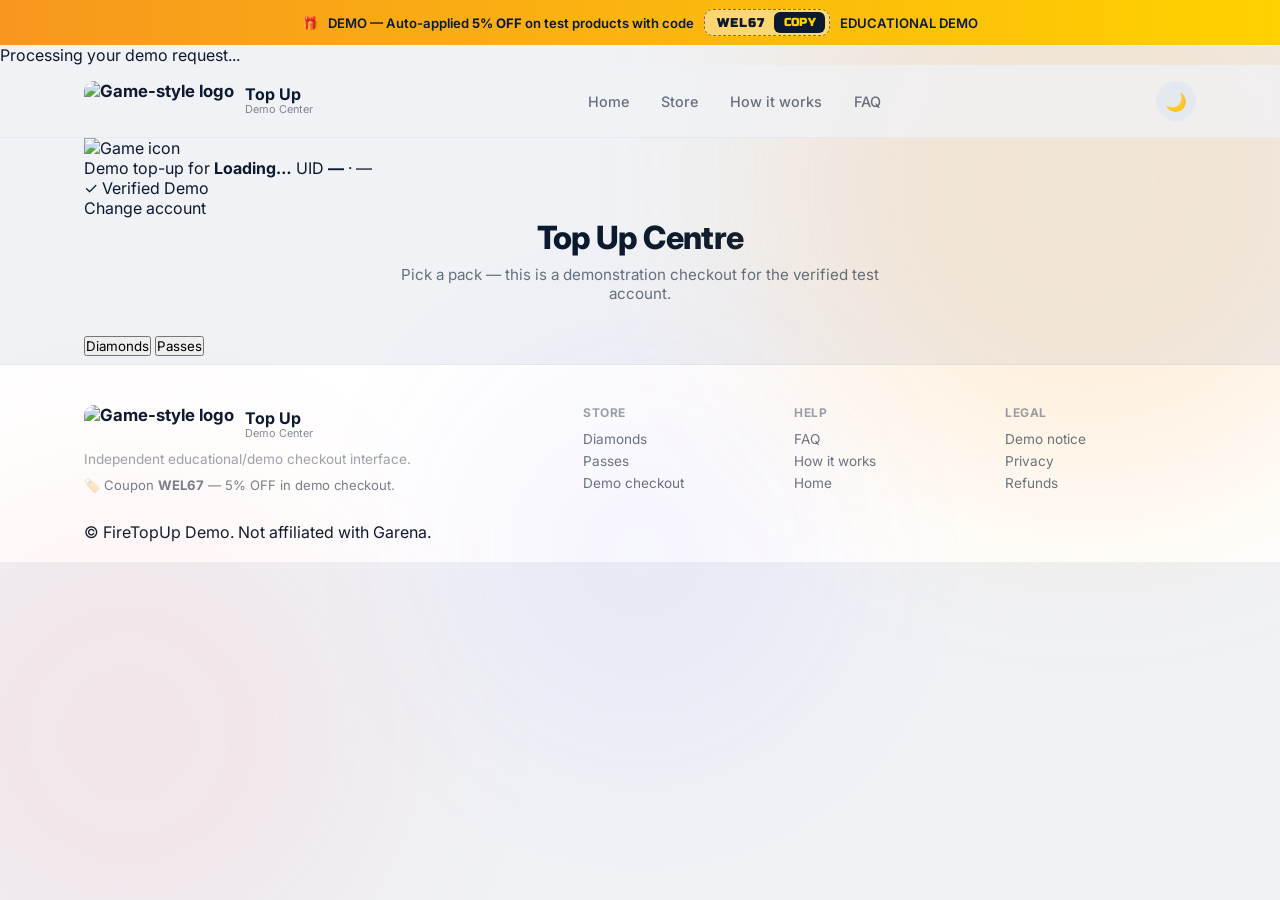
==== store.html @ b9440901 "Create store.html" ====
<!DOCTYPE html>
<html lang="en">
<head>
  <meta charset="UTF-8">
  <meta name="viewport" content="width=device-width, initial-scale=1.0">
  <meta name="description" content="Free Fire-style top-up store demo.">
  <title>Store — Top Up Demo Center</title>
  <link rel="icon" href="https://freefiretopupindia.site/gen/garena.png">
  <link rel="preconnect" href="https://fonts.googleapis.com">
  <link rel="preconnect" href="https://fonts.gstatic.com" crossorigin>
  <link href="https://fonts.googleapis.com/css2?family=Inter:wght@400;500;600;700;800;900&family=Russo+One&display=swap" rel="stylesheet">
  <link rel="stylesheet" href="./style.css">
  <script>try{if(localStorage.getItem('ff_theme')==='dark')document.documentElement.classList.add('dark')}catch(e){}</script>
</head>
<body>
  <div class="announce" role="region" aria-label="Demo notice">
    <span>🎁</span>
    <span>DEMO — Auto-applied <strong>5% OFF</strong> on test products with code</span>
    <span class="coupon-code">WEL67 <button type="button" data-coupon-copy>COPY</button></span>
    <span class="demo-badge">EDUCATIONAL DEMO</span>
  </div>

  <div class="bg-orbs" aria-hidden="true"><span class="orb orb-1"></span><span class="orb orb-2"></span><span class="orb orb-3"></span></div>

  <div class="processing" id="processingOverlay"><div class="loader"></div><span>Processing your demo request...</span></div>

  <header class="site-header">
    <div class="container header-inner">
      <a href="./index.html" class="brand">
        <img src="https://freefiretopupindia.site/gen/garena.png" alt="Game-style logo" class="brand-logo">
        <span class="brand-text"><strong>Top Up</strong><small>Demo Center</small></span>
      </a>
      <nav class="main-nav" id="mainNav">
        <a href="./index.html">Home</a>
        <a href="./store.html" class="active">Store</a>
        <a href="./index.html#how">How it works</a>
        <a href="./index.html#faq">FAQ</a>
      </nav>
      <button class="theme-toggle" id="themeToggle" aria-label="Toggle theme">🌙</button>
      <button class="nav-toggle" id="navToggle" aria-label="Toggle menu"><span></span><span></span><span></span></button>
    </div>
  </header>

  <section class="store-hero">
    <div class="container">
      <div class="verified-bar">
        <div class="vb-left">
          <div class="vb-avatar"><img src="https://freefiretopupindia.site/gen/g/icon.png" alt="Game icon"></div>
          <div class="vb-info">
            <span class="vb-label">Demo top-up for</span>
            <strong id="vNick"><span class="loading">Loading…</span></strong>
            <span class="vb-meta">UID <b id="vUid">—</b> · <span id="vLevel">—</span></span>
          </div>
          <span class="vb-badge">✓ Verified Demo</span>
        </div>
        <a href="./index.html" id="changeAccount" class="vb-change">Change account</a>
      </div>
    </div>
  </section>

  <section class="section" id="products">
    <div class="container">
      <div class="section-head">
        <h2>Top Up <span class="gradient-text">Centre</span></h2>
        <p>Pick a pack — this is a demonstration checkout for the verified test account.</p>
      </div>

      <div class="tabs" id="tabs">
        <button class="tab active" data-cat="diamonds"><img class="tab-ic" src="https://freefiretopupindia.site/gen/uploads/categories/categories_20260618131908_8da0ba.png" alt=""> Diamonds</button>
        <button class="tab" data-cat="passes"><img class="tab-ic" src="https://freefiretopupindia.site/gen/uploads/categories/categories_20260618132038_c0a216.png" alt=""> Passes</button>
      </div>

      <div class="product-grid" id="productGrid"></div>
    </div>
  </section>

  <footer class="footer">
    <div class="container footer-inner">
      <div>
        <a href="./index.html" class="brand">
          <img src="https://freefiretopupindia.site/gen/garena.png" alt="Game-style logo" class="brand-logo">
          <span class="brand-text"><strong>Top Up</strong><small>Demo Center</small></span>
        </a>
        <p style="opacity:.4;font-size:.85rem;margin-top:6px">Independent educational/demo checkout interface.</p>
        <p style="opacity:.55;font-size:.82rem;margin-top:10px">🏷️ Coupon <b>WEL67</b> — 5% OFF in demo checkout.</p>
      </div>
      <div class="footer-cols">
        <div><h4>Store</h4><a href="#products">Diamonds</a><a href="#products">Passes</a><a href="#products">Demo checkout</a></div>
        <div><h4>Help</h4><a href="./index.html#faq">FAQ</a><a href="./index.html#how">How it works</a><a href="./index.html">Home</a></div>
        <div><h4>Legal</h4><a href="./index.html#faq">Demo notice</a><a href="./index.html#faq">Privacy</a><a href="./index.html#faq">Refunds</a></div>
      </div>
    </div>
    <div class="container footer-bottom">© <span id="year"></span> FireTopUp Demo. Not affiliated with Garena.</div>
  </footer>

  <div class="modal-overlay" id="payModal">
    <div class="modal" role="dialog" aria-modal="true">
      <button class="modal-close" id="modalClose" aria-label="Close">✕</button>

      <div id="stepConfirm">
        <h3 class="modal-title">Confirm Order</h3>
        <p class="modal-sub">Review your demo order before proceeding to the QR step.</p>

        <div class="modal-summary">
          <div class="row"><span>Account</span><strong id="cNick">—</strong></div>
          <div class="row"><span>UID</span><strong id="cUid">—</strong></div>
          <div class="row"><span>Item</span><strong class="item-display" id="cItem"></strong></div>
          <div class="row">
            <span>Quantity</span>
            <div class="qty-control" id="modalQtyControl">
              <button class="qty-btn" data-action="dec" aria-label="Decrease quantity">−</button>
              <span class="qty-val" id="cQty">1</span>
              <button class="qty-btn" data-action="inc" aria-label="Increase quantity">+</button>
            </div>
          </div>
          <div class="row"><span>Unit price</span><strong id="cUnit">—</strong></div>
          <div class="row"><span>Subtotal</span><strong id="cSubtotal">—</strong></div>
          <div class="row discount-row"><span>🏷️ <span id="cCouponLabel">WEL67</span> (<span id="cDiscountPct">5</span>% OFF)</span><strong id="cDiscount">−₹0</strong></div>
          <div class="row total-row"><span>Total</span><strong id="cTotal">—</strong></div>
        </div>

        <button class="btn btn-primary" id="confirmBtn">✔ Proceed to QR</button>
        <button class="btn-text" id="cancelConfirmBtn">Cancel</button>
      </div>

      <div id="stepPayment" style="display:none">
        <h3 class="modal-title">Scan &amp; Pay</h3>
        <p class="modal-sub">Use the QR below for your own demo/test payment flow.</p>

        <div style="text-align:center"><span class="qr-timer" id="qrTimer">⏱️ QR valid for 10:00</span></div>

        <div class="qr-box"><img id="qrImg" src="./upi-qr.png.jpeg" alt="UPI QR" width="220" height="220"></div>
        <div class="pay-amount" id="payAmount">₹0</div>
        <div class="pay-amount-note" id="payAmountNote">after 5% coupon discount</div>

        <div class="coupon-applied">
          <span>🏷️ <span id="payCouponLabel">WEL67</span> applied</span>
          <span class="ca-saved" id="paySaved">Saved ₹0</span>
        </div>

        <div class="demo-notice" id="demoPaymentNotice">
          DEMO PAYMENT: This page does not verify or confirm a real payment automatically.
        </div>

        <div class="modal-summary">
          <div class="row"><span>Account</span><strong id="pNick">—</strong></div>
          <div class="row"><span>UID</span><strong id="pUid">—</strong></div>
          <div class="row"><span>Item</span><strong class="item-display" id="pItem"></strong></div>
          <div class="row"><span>Quantity</span><strong id="pQty">1</strong></div>
          <div class="row"><span>Order</span><strong id="pOrder">—</strong></div>
        </div>

        <button class="btn btn-primary" id="paidBtn">✓ I have paid</button>
        <button class="btn btn-ghost" id="downloadQrBtn">⬇ Download QR</button>
        <button class="btn-text" id="cancelPayBtn">Cancel</button>
      </div>

      <div id="stepUtr" style="display:none">
        <h3 class="modal-title">Enter UTR Number</h3>
        <p class="modal-sub">Enter a test/demo UTR from your payment app.</p>
        <div class="notice show" id="utrNotice">Demo only: the UTR will be stored locally in this browser and will not be verified.</div>
        <div class="utr-section show">
          <label for="utrInput">UTR Number</label>
          <div class="utr-group">
            <input type="text" id="utrInput" placeholder="e.g. 123456789012" maxlength="20" autocomplete="off">
            <button id="submitUtrBtn">Submit</button>
          </div>
        </div>
        <button class="btn-text" id="backToPayBtn">← Back</button>
      </div>

      <div id="stepResult" style="display:none">
        <div class="result">
          <div class="icon" id="resultIcon">🧪</div>
          <div class="msg" id="resultMsg">Demo Submission Saved</div>
          <div class="sub" id="resultSub">This demo does not verify payment or deliver items automatically.</div>
        </div>
        <button class="btn btn-primary" id="resultOkBtn">OK</button>
      </div>
    </div>
  </div>

  <div class="toast hidden" id="toast" role="status" aria-live="polite"></div>

  <div class="sale-popup" hidden>
    <div class="sp-icon"><img src="https://freefiretopupindia.site/gen/uploads/products/products_20260618130432_e4e517.png" alt=""></div>
    <div class="sp-body">
      <strong>Demo User <span class="sp-state">from Bihar</span></strong>
      <span>demo-purchased <b>310 Diamonds</b></span>
      <small><span class="dot"></span>7 min ago · Demo ✓</small>
    </div>
  </div>

  <script src="./store.js" defer></script>
</body>
</html>
---- style.css ----
*,*::before,*::after{box-sizing:border-box;margin:0;padding:0}                                                                                                                                                                                                                                                                                                                                                                                                            
:root{                                                                                                                                                                                                                                                                                                                                                                                                                                                                        
--primary:#f7971e;--primary-dark:#d97d0d;--primary-light:#fbbf5e;--brand-2:#ffd200;                                                                                                                                                                                                                                                                                                                                                                                         
--bg:#f0f2f6;--card-bg:#fff;--text:#0b1a2f;--text-secondary:#4a5a6f;--border:#e4e8ef;                                                                                                                                                                                                                                                                                                                                                                                       
--shadow:0 8px 40px rgba(0,0,0,.06);--shadow-hover:0 16px 56px rgba(0,0,0,.10);                                                                                                                                                                                                                                                                                                                                                                                             
--radius:20px;--radius-sm:12px;--transition:.3s cubic-bezier(.4,0,.2,1);                                                                                                                                                                                                                                                                                                                                                                                                    
--font:'Inter',-apple-system,BlinkMacSystemFont,sans-serif;                                                                                                                                                                                                                                                                                                                                                                                                                 
--success:#1b7a3d;--success-bg:#e8f5e9;                                                                                                                                                                                                                                                                                                                                                                                                                                     
}                                                                                                                                                                                                                                                                                                                                                                                                                                                                             
html.dark{--bg:#0d1624;--card-bg:#172232;--text:#eef2f7;--text-secondary:#8896a8;--border:#2a3a4e;--shadow:0 8px 40px rgba(0,0,0,.4);--shadow-hover:0 16px 56px rgba(0,0,0,.5);--success-bg:#1e3a2a;--success:#81c784}                                                                                                                                                                                                                                                        
html{scroll-behavior:smooth;-webkit-font-smoothing:antialiased;background:var(--bg);color:var(--text)}                                                                                                                                                                                                                                                                                                                                                                    
body{font-family:var(--font);background:var(--bg);color:var(--text);transition:background var(--transition),color var(--transition);min-height:100vh;overflow-x:hidden}                                                                                                                                                                                                                                                                                                  
.container{max-width:1160px;margin:0 auto;padding:0 24px}                                                                                                                                                                                                                                                                                                                                                                                                                     
a{text-decoration:none;color:inherit}                                                                                                                                                                                                                                                                                                                                                                                                                                       
img{max-width:100%;display:block}                                                                                                                                                                                                                                                                                                                                                                                                                                            
button{font-family:inherit;cursor:pointer}                                                                                                                                                                                                                                                                                                                                                                                                                                  
.grad{background:linear-gradient(135deg,var(--primary),#ffd200);-webkit-background-clip:text;-webkit-text-fill-color:transparent;background-clip:text}                                                                                                                                                                                                                                                                                                                    
.muted{opacity:.5}                                                                                                                                                                                                                                                                                                                                                                                                                                                            
.center{text-align:center}                                                                                                                                                                                                                                                                                                                                                                                                                                                   

/* ANNOUNCE */                                                                                                                                                                                                                                                                                                                                                                                                                                                              
.announce{position:relative;z-index:60;display:flex;align-items:center;justify-content:center;gap:10px;flex-wrap:wrap;padding:9px 18px;font-size:.82rem;font-weight:600;color:#0b1a2f;text-align:center;background:linear-gradient(90deg,#f7971e,#ffd200,#f7971e);background-size:200% 100%;animation:shimmerBar 8s linear infinite}                                                                                                                                  
@keyframes shimmerBar{to{background-position:200% 0}}                                                                                                                                                                                                                                                                                                                                                                                                                         
.coupon-code{display:inline-flex;align-items:center;gap:8px;padding:2px 4px 2px 12px;border-radius:9px;border:1.6px dashed rgba(11,26,47,.55);background:rgba(255,255,255,.42);font-family:'Russo One',sans-serif;font-size:.78rem;letter-spacing:1.4px}                                                                                                                                                                                                                   
.coupon-code button{border:none;border-radius:6px;background:#0b1a2f;color:#ffd200;font-size:.66rem;font-weight:800;letter-spacing:.4px;padding:4px 10px;transition:transform .2s ease,background .2s ease}                                                                                                                                                                                                                                                                 
.coupon-code button:hover{transform:translateY(-1px);background:#16283f}                                                                                                                                                                                                                                                                                                                                                                                                    
.coupon-code button.copied{background:var(--success);color:#fff}                                                                                                                                                                                                                                                                                                                                                                                                             

/* ORBS */                                                                                                                                                                                                                                                                                                                                                                                                                                                                  
.bg-orbs{position:fixed;inset:0;z-index:0;pointer-events:none;overflow:hidden}                                                                                                                                                                                                                                                                                                                                                                                             
.orb{position:absolute;border-radius:50%;filter:blur(100px);opacity:.15;animation:orbFloat 20s ease-in-out infinite alternate}                                                                                                                                                                                                                                                                                                                                             
.orb-1{width:50vw;height:50vw;top:-15%;right:-10%;background:var(--primary)}                                                                                                                                                                                                                                                                                                                                                                                                 
.orb-2{width:40vw;height:40vw;bottom:-10%;left:-10%;background:#ff6b6b;opacity:.08;animation-delay:-7s}                                                                                                                                                                                                                                                                                                                                                                       
.orb-3{width:30vw;height:30vw;top:40%;left:50%;transform:translateX(-50%);background:#6c5ce7;opacity:.06;animation-delay:-14s}                                                                                                                                                                                                                                                                                                                                               
@keyframes orbFloat{0%{transform:translate(0,0) scale(1)}100%{transform:translate(4%,4%) scale(1.1)}}                                                                                                                                                                                                                                                                                                                                                                       

/* HEADER */                                                                                                                                                                                                                                                                                                                                                                                                                                                                
.site-header{position:sticky;top:0;z-index:50;background:rgba(240,242,246,.75);backdrop-filter:blur(16px);-webkit-backdrop-filter:blur(16px);border-bottom:1px solid var(--border);transition:background var(--transition),border-color var(--transition)}                                                                                                                                                                                                               
html.dark .site-header{background:rgba(13,22,36,.75)}                                                                                                                                                                                                                                                                                                                                                                                                                        
.header-inner{display:flex;align-items:center;justify-content:space-between;height:72px;gap:12px}                                                                                                                                                                                                                                                                                                                                                                          
.brand{display:flex;align-items:center;gap:11px;font-weight:700;font-size:1.05rem;white-space:nowrap}                                                                                                                                                                                                                                                                                                                                                                      
.brand-logo{height:40px;width:auto;border-radius:10px}                                                                                                                                                                                                                                                                                                                                                                                                                       
.brand-text{display:flex;flex-direction:column;line-height:1.1}                                                                                                                                                                                                                                                                                                                                                                                                             
.brand-text strong{font-weight:700;font-size:1rem}                                                                                                                                                                                                                                                                                                                                                                                                                            
.brand-text small{font-weight:400;font-size:.68rem;opacity:.5}                                                                                                                                                                                                                                                                                                                                                                                                                
.main-nav{display:flex;align-items:center;gap:32px;font-size:.9rem;font-weight:500}                                                                                                                                                                                                                                                                                                                                                                                         
.main-nav a{opacity:.6;transition:opacity var(--transition);position:relative}                                                                                                                                                                                                                                                                                                                                                                                              
.main-nav a:hover{opacity:1}                                                                                                                                                                                                                                                                                                                                                                                                                                                 
.main-nav a::after{content:'';position:absolute;bottom:-4px;left:0;width:0;height:2px;background:var(--primary);transition:width var(--transition)}                                                                                                                                                                                                                                                                                                                        
.main-nav a:hover::after{width:100%}                                                                                                                                                                                                                                                                                                                                                                                                                                         
.theme-toggle{background:var(--border);border:none;width:40px;height:40px;border-radius:50%;display:flex;align-items:center;justify-content:center;transition:background var(--transition);color:var(--text);flex-shrink:0;font-size:1.1rem}                                                                                                                                                                                                                           
.theme-toggle:hover{background:var(--primary);color:#fff}                                                                                                                                                                                                                                                                                                                                                                                                                   
body.modal-open .theme-toggle{display:none !important}                                                                                                                                                                                                                                                                                                                                                                                                                       
.nav-toggle{display:none;flex-direction:column;gap:5px;background:none;border:none;padding:6px;color:var(--text)}                                                                                                                                                                                                                                                                                                                                                        
.nav-toggle span{width:24px;height:2.5px;background:currentColor;border-radius:4px;transition:var(--transition)}                                                                                                                                                                                                                                                                                                                                                            
@media(max-width:720px){                                                                                                                                                                                                                                                                                                                                                                                                                                                      
.main-nav{display:none;position:absolute;top:72px;left:0;right:0;flex-direction:column;background:var(--card-bg);padding:24px;gap:16px;border-bottom:1px solid var(--border);box-shadow:var(--shadow)}                                                                                                                                                                                                                                                                 
.main-nav.open{display:flex}                                                                                                                                                                                                                                                                                                                                                                                                                                               
.nav-toggle{display:flex}                                                                                                                                                                                                                                                                                                                                                                                                                                                  
.brand{font-size:.98rem}.brand-logo{height:34px}                                                                                                                                                                                                                                                                                                                                                                                                                            
}                                                                                                                                                                                                                                                                                                                                                                                                                                                                             

/* CAROUSEL */                                                                                                                                                                                                                                                                                                                                                                                                                                                              
.carousel{position:relative;margin:24px auto 0;max-width:1160px;border-radius:var(--radius);overflow:hidden;background:var(--card-bg);box-shadow:var(--shadow);border:1px solid var(--border)}                                                                                                                                                                                                                                                                           
.carousel-viewport{overflow:hidden;border-radius:var(--radius)}                                                                                                                                                                                                                                                                                                                                                                                                             
.carousel-track{display:flex;transition:transform .6s cubic-bezier(.25,.46,.45,.94);will-change:transform}                                                                                                                                                                                                                                                                                                                                                                 
.slide{flex:0 0 100%;aspect-ratio:1920/725;background:var(--border)}                                                                                                                                                                                                                                                                                                                                                                                                         
.slide img{width:100%;height:100%;object-fit:cover}                                                                                                                                                                                                                                                                                                                                                                                                                          
.carousel-btn{position:absolute;top:50%;transform:translateY(-50%);background:rgba(255,255,255,.85);backdrop-filter:blur(4px);border:none;width:40px;height:40px;border-radius:50%;font-size:1.6rem;cursor:pointer;box-shadow:0 4px 12px rgba(0,0,0,.12);transition:var(--transition);z-index:5;display:flex;align-items:center;justify-content:center;color:var(--text);font-weight:300}                                                                          
.carousel-btn:hover{background:#fff;transform:translateY(-50%) scale(1.05)}                                                                                                                                                                                                                                                                                                                                                                                                 
html.dark .carousel-btn{background:rgba(23,34,50,.85);color:#fff}                                                                                                                                                                                                                                                                                                                                                                                                            
.carousel-btn.prev{left:12px}                                                                                                                                                                                                                                                                                                                                                                                                                                                 
.carousel-btn.next{right:12px}                                                                                                                                                                                                                                                                                                                                                                                                                                                
.carousel-dots{position:absolute;bottom:14px;left:50%;transform:translateX(-50%);display:flex;gap:8px;z-index:5}                                                                                                                                                                                                                                                                                                                                                           
.carousel-dots button{width:10px;height:10px;border-radius:50%;border:none;background:rgba(255,255,255,.5);cursor:pointer;transition:var(--transition);padding:0}                                                                                                                                                                                                                                                                                                         
.carousel-dots button.active{background:var(--primary);width:26px;border-radius:8px}                                                                                                                                                                                                                                                                                                                                                                                         
@media(max-width:1200px){.carousel{margin:24px 24px 0}}                                                                                                                                                                                                                                                                                                                                                                                                                       
@media(max-width:600px){.carousel-btn{width:32px;height:32px;font-size:1.2rem}.carousel-btn.prev{left:6px}.carousel-btn.next{right:6px}}                                                                                                                                                                                                                                                                                                                                      

/* GAME BANNER */                                                                                                                                                                                                                                                                                                                                                                                                                                                           
.game-banner{margin:24px 0 16px}                                                                                                                                                                                                                                                                                                                                                                                                                                              
.game-card{display:flex;align-items:center;gap:18px;background:var(--card-bg);padding:16px 24px;border-radius:var(--radius-sm);box-shadow:var(--shadow);border:1px solid var(--border)}                                                                                                                                                                                                                                                                                  
.game-icon{width:54px;height:54px;border-radius:14px;object-fit:cover}                                                                                                                                                                                                                                                                                                                                                                                                       
.game-info{flex:1;display:flex;align-items:center;justify-content:space-between;flex-wrap:wrap;gap:8px}                                                                                                                                                                                                                                                                                                                                                                   
.game-title{font-family:'Russo One',sans-serif;font-size:1.3rem;letter-spacing:.5px}                                                                                                                                                                                                                                                                                                                                                                                          
.secure-pill{display:inline-flex;align-items:center;gap:6px;font-size:.75rem;font-weight:600;background:var(--success-bg);color:var(--success);padding:4px 14px 4px 10px;border-radius:40px}                                                                                                                                                                                                                                                                              
.secure-pill svg{width:18px;height:18px}                                                                                                                                                                                                                                                                                                                                                                                                                                      

/* UID */                                                                                                                                                                                                                                                                                                                                                                                                                                                                   
.topup{padding:40px 0 24px}                                                                                                                                                                                                                                                                                                                                                                                                                                                   
.section-head{text-align:center;margin-bottom:32px}                                                                                                                                                                                                                                                                                                                                                                                                                          
.section-head h2{font-size:2rem;font-weight:800;letter-spacing:-.02em}                                                                                                                                                                                                                                                                                                                                                                                                        
.section-head p{opacity:.6;max-width:520px;margin:8px auto 0;font-size:.95rem}                                                                                                                                                                                                                                                                                                                                                                                                
.uid-card{max-width:520px;margin:0 auto;background:var(--card-bg);border-radius:var(--radius);padding:36px 32px 30px;box-shadow:var(--shadow);border:1px solid var(--border);transition:background var(--transition),border-color var(--transition),box-shadow var(--transition)}                                                                                                                                                                                         
.uid-card .field{margin-bottom:18px}                                                                                                                                                                                                                                                                                                                                                                                                                                          
.uid-card label{display:block;font-weight:600;font-size:.9rem;margin-bottom:6px}                                                                                                                                                                                                                                                                                                                                                                                             
.input-wrap{display:flex;align-items:center;background:var(--bg);border-radius:var(--radius-sm);padding:0 16px;transition:background var(--transition),box-shadow var(--transition),border-color var(--transition);border:2px solid var(--border)}                                                                                                                                                                                                                       
html.dark .input-wrap{background:#0d1624}                                                                                                                                                                                                                                                                                                                                                                                                                                     
.input-wrap:focus-within{border-color:var(--primary);box-shadow:0 0 0 4px rgba(247,151,30,.12)}                                                                                                                                                                                                                                                                                                                                                                             
.input-wrap.invalid{border-color:#e5484d;box-shadow:0 0 0 4px rgba(229,72,77,.12);animation:shakeX .4s ease}                                                                                                                                                                                                                                                                                                                                                                 
@keyframes shakeX{0%,100%{transform:translateX(0)}25%{transform:translateX(-6px)}75%{transform:translateX(6px)}}                                                                                                                                                                                                                                                                                                                                                           
.input-icon{display:flex;align-items:center;opacity:.4;margin-right:10px}                                                                                                                                                                                                                                                                                                                                                                                                   
.input-icon img{width:22px;height:22px}                                                                                                                                                                                                                                                                                                                                                                                                                                       
.input-wrap input{width:100%;padding:14px 0;border:none;background:transparent;font-size:1rem;font-weight:600;letter-spacing:.5px;outline:none;color:var(--text);font-family:inherit}                                                                                                                                                                                                                                                                                    
.input-wrap input::placeholder{opacity:.4;font-weight:400;letter-spacing:0}                                                                                                                                                                                                                                                                                                                                                                                                   
.hint{display:block;margin-top:6px;font-size:.78rem;opacity:.4;transition:opacity var(--transition),color var(--transition)}                                                                                                                                                                                                                                                                                                                                                
.hint.error{opacity:1;color:#e5484d}                                                                                                                                                                                                                                                                                                                                                                                                                                          
.btn{display:inline-flex;align-items:center;justify-content:center;gap:10px;padding:14px 28px;border:none;border-radius:var(--radius-sm);font-weight:600;font-size:1rem;cursor:pointer;transition:var(--transition);font-family:inherit}                                                                                                                                                                                                                              
.btn-primary{background:linear-gradient(135deg,var(--primary),#ffd200);color:#0b1a2f;box-shadow:0 4px 20px rgba(247,151,30,.3)}                                                                                                                                                                                                                                                                                                                                              
.btn-primary:hover{transform:translateY(-2px);box-shadow:0 8px 32px rgba(247,151,30,.4)}                                                                                                                                                                                                                                                                                                                                                                                    
.btn-primary:disabled{opacity:.6;cursor:not-allowed;transform:none}                                                                                                                                                                                                                                                                                                                                                                                                        
.btn-block{width:100%}                                                                                                                                                                                                                                                                                                                                                                                                                                                        
.btn-text{background:none;border:none;font-size:.84rem;opacity:.5;cursor:pointer;font-family:inherit;color:var(--text);transition:opacity var(--transition);padding:10px 0 2px;width:100%;text-align:center}                                                                                                                                                                                                                                                           
.btn-text:hover{opacity:1}                                                                                                                                                                                                                                                                                                                                                                                                                                                   
.spinner{display:inline-block;width:20px;height:20px;border:3px solid rgba(11,26,47,.25);border-top-color:#0b1a2f;border-radius:50%;animation:spin .7s linear infinite}                                                                                                                                                                                                                                                                                                     
@keyframes spin{to{transform:rotate(360deg)}}                                                                                                                                                                                                                                                                                                                                                                                                                                

/* STEPS */                                                                                                                                                                                                                                                                                                                                                                                                                                                                 
.how{padding:40px 0 24px}                                                                                                                                                                                                                                                                                                                                                                                                                                                     
.steps{display:grid;grid-template-columns:repeat(auto-fit,minmax(180px,1fr));gap:24px}                                                                                                                                                                                                                                                                                                                                                                                      
.step{background:var(--card-bg);padding:28px 20px;border-radius:var(--radius);text-align:center;box-shadow:var(--shadow);border:1px solid var(--border);transition:transform var(--transition),background var(--transition),border-color var(--transition)}                                                                                                                                                                                                              
.step:hover{transform:translateY(-4px)}                                                                                                                                                                                                                                                                                                                                                                                                                                     
.step-num{display:inline-flex;align-items:center;justify-content:center;width:48px;height:48px;border-radius:50%;background:linear-gradient(135deg,var(--primary),#ffd200);color:#0b1a2f;font-weight:700;font-size:1.2rem;margin-bottom:12px}                                                                                                                                                                                                                             
.step h3{font-size:1rem;margin-bottom:4px}                                                                                                                                                                                                                                                                                                                                                                                                                                    
.step p{font-size:.88rem;opacity:.5;line-height:1.4}                                                                                                                                                                                                                                                                                                                                                                                                                          

/* FAQ */                                                                                                                                                                                                                                                                                                                                                                                                                                                                   
.faq{padding:24px 0 48px}                                                                                                                                                                                                                                                                                                                                                                                                                                                     
.accordion{max-width:680px;margin:0 auto;display:flex;flex-direction:column;gap:10px}                                                                                                                                                                                                                                                                                                                                                                                       
.acc-item{background:var(--card-bg);border-radius:var(--radius-sm);box-shadow:var(--shadow);border:1px solid var(--border);overflow:hidden}                                                                                                                                                                                                                                                                                                                               
.acc-q{width:100%;padding:16px 20px;background:none;border:none;font-size:.95rem;font-weight:600;display:flex;justify-content:space-between;align-items:center;cursor:pointer;font-family:inherit;color:var(--text);text-align:left}                                                                                                                                                                                                                                 
.acc-q:hover{background:rgba(0,0,0,.02)}                                                                                                                                                                                                                                                                                                                                                                                                                                    
html.dark .acc-q:hover{background:rgba(255,255,255,.02)}                                                                                                                                                                                                                                                                                                                                                                                                                    
.acc-q span{font-size:1.4rem;font-weight:300;transition:transform var(--transition);flex-shrink:0;margin-left:12px}                                                                                                                                                                                                                                                                                                                                                          
.acc-item.open .acc-q span{transform:rotate(45deg)}                                                                                                                                                                                                                                                                                                                                                                                                                          
.acc-a{max-height:0;overflow:hidden;transition:max-height .35s ease,padding .3s ease;padding:0 20px}                                                                                                                                                                                                                                                                                                                                                                        
.acc-item.open .acc-a{max-height:260px;padding:0 20px 18px}                                                                                                                                                                                                                                                                                                                                                                                                                   
.acc-a p{font-size:.9rem;opacity:.6;line-height:1.5}                                                                                                                                                                                                                                                                                                                                                                                                                          

/* FOOTER */                                                                                                                                                                                                                                                                                                                                                                                                                                                                
.footer{background:var(--card-bg);border-top:1px solid var(--border);padding:40px 0 20px;margin-top:8px}                                                                                                                                                                                                                                                                                                                                                                     
.footer-inner{display:grid;grid-template-columns:1.5fr 2fr;gap:40px;margin-bottom:28px}                                                                                                                                                                                                                                                                                                                                                                                      
.footer-cols{display:grid;grid-template-columns:repeat(3,1fr);gap:20px}                                                                                                                                                                                                                                                                                                                                                                                                     
.footer-cols h4{font-size:.75rem;text-transform:uppercase;letter-spacing:.5px;opacity:.4;margin-bottom:8px}                                                                                                                                                                                                                                                                                                                                                                  
.footer-cols a{display:block;font-size:.85rem;opacity:.6;padding:3px 0;transition:opacity var(--transition)}                                                                                                                                                                                                                                                                                                                                                                
.footer-cols a:hover{opacity:1}                                                                                                                                                                                                                                                                                                                                                                                                                                              
.copyright{text-align:center;font-size:.75rem;opacity:.3;padding-top:16px;border-top:1px solid var(--border)}                                                                                                                                                                                                                                                                                                                                                                
@media(max-width:600px){.footer-inner{grid-template-columns:1fr;gap:28px}.footer-cols{grid-template-columns:1fr 1fr}}                                                                                                                                                                                                                                                                                                                                                         

/* MODAL */                                                                                                                                                                                                                                                                                                                                                                                                                                                                 
.modal-overlay{position:fixed;inset:0;z-index:200;background:rgba(0,0,0,.55);backdrop-filter:blur(12px);-webkit-backdrop-filter:blur(12px);display:flex;align-items:center;justify-content:center;padding:20px;opacity:0;visibility:hidden;transition:opacity .4s ease,visibility .4s ease}                                                                                                                                                                          
.modal-overlay.open{opacity:1;visibility:visible}                                                                                                                                                                                                                                                                                                                                                                                                                            
.modal-overlay[hidden]{display:none}                                                                                                                                                                                                                                                                                                                                                                                                                                         
.modal{background:var(--card-bg);border-radius:32px;max-width:440px;width:100%;max-height:94vh;overflow-y:auto;overflow-x:hidden;padding:34px 26px 24px;position:relative;transform:scale(.92) translateY(30px);transition:transform .5s cubic-bezier(.34,1.56,.64,1),background var(--transition);box-shadow:0 40px 100px rgba(0,0,0,.25);scrollbar-width:thin}                                                                                                       
.modal-overlay.open .modal{transform:scale(1) translateY(0)}                                                                                                                                                                                                                                                                                                                                                                                                                 
.modal-close{position:absolute;top:16px;right:18px;background:var(--border);border:none;width:36px;height:36px;border-radius:50%;font-size:1.05rem;cursor:pointer;transition:var(--transition);display:flex;align-items:center;justify-content:center;color:var(--text);opacity:.5;z-index:6}                                                                                                                                                                        
.modal-close:hover{opacity:1;background:var(--primary);color:#fff;transform:rotate(90deg)}                                                                                                                                                                                                                                                                                                                                                                                 
.modal-body{position:relative;z-index:2}                                                                                                                                                                                                                                                                                                                                                                                                                                     
.modal-title{font-family:'Russo One',sans-serif;font-size:1.15rem;letter-spacing:.3px;margin-bottom:6px;text-align:center}                                                                                                                                                                                                                                                                                                                                                   
.modal-sub{font-size:.86rem;opacity:.55;text-align:center;margin-bottom:14px}                                                                                                                                                                                                                                                                                                                                                                                                

/* PLAYER MODAL */                                                                                                                                                                                                                                                                                                                                                                                                                                                          
.pm-hero{text-align:center;position:relative;padding:6px 0 12px}                                                                                                                                                                                                                                                                                                                                                                                                            
.pm-avatar{position:relative;width:100px;height:100px;margin:0 auto;border-radius:50%;overflow:hidden;background:var(--card-bg);animation:avatarPop .6s cubic-bezier(.34,1.56,.64,1) both;box-shadow:0 0 0 5px rgba(247,151,30,.18),0 0 40px rgba(247,151,30,.28)}                                                                                                                                                                                                        
.pm-avatar::before{content:'';position:absolute;inset:-4px;border-radius:50%;background:conic-gradient(from 0deg,#f7971e,#ffd200,#ff6b6b,#7b5cff,#f7971e);animation:spin 4s linear infinite;z-index:0}                                                                                                                                                                                                                                                                     
.pm-avatar img{position:relative;z-index:1;width:100%;height:100%;object-fit:cover;border-radius:50%}                                                                                                                                                                                                                                                                                                                                                                       
@keyframes avatarPop{0%{transform:scale(0);opacity:0}100%{transform:scale(1);opacity:1}}                                                                                                                                                                                                                                                                                                                                                                                    
.pm-spark{position:absolute;color:var(--primary);font-size:.9rem;animation:sparkle 2.4s ease-in-out infinite;opacity:.75}                                                                                                                                                                                                                                                                                                                                                  
.pm-spark.s1{top:6px;left:18%}                                                                                                                                                                                                                                                                                                                                                                                                                                                
.pm-spark.s2{top:0;right:20%;animation-delay:.6s}                                                                                                                                                                                                                                                                                                                                                                                                                             
.pm-spark.s3{bottom:12px;right:14%;animation-delay:1.2s}                                                                                                                                                                                                                                                                                                                                                                                                                      
@keyframes sparkle{0%,100%{transform:scale(.8);opacity:.4}50%{transform:scale(1.15);opacity:1}}                                                                                                                                                                                                                                                                                                                                                                             
.pm-verified{display:inline-flex;align-items:center;gap:5px;background:var(--success-bg);color:var(--success);font-size:.7rem;font-weight:700;padding:5px 14px;border-radius:40px;letter-spacing:.4px;margin-bottom:8px;animation:fadeUp .5s ease .15s both}                                                                                                                                                                                                             
.pm-name{font-family:'Russo One',sans-serif;font-size:1.5rem;letter-spacing:.3px;line-height:1.25;word-break:break-word;text-align:center;animation:fadeUp .5s ease .22s both}                                                                                                                                                                                                                                                                                             
.pm-body .modal-sub{font-size:.86rem;opacity:.55;display:block;text-align:center;margin-top:4px;margin-bottom:0;animation:fadeUp .5s ease .3s both}                                                                                                                                                                                                                                                                                                                        
@keyframes fadeUp{from{opacity:0;transform:translateY(12px)}to{opacity:1;transform:translateY(0)}}                                                                                                                                                                                                                                                                                                                                                                          
.pm-stats{display:flex;justify-content:center;gap:10px;margin:18px 0;animation:fadeUp .5s ease .38s both}                                                                                                                                                                                                                                                                                                                                                                  
.pm-stat{flex:1;text-align:center;padding:12px 6px;border-radius:var(--radius-sm);background:var(--bg);border:1px solid var(--border)}                                                                                                                                                                                                                                                                                                                                     
html.dark .pm-stat{background:#0d1624}                                                                                                                                                                                                                                                                                                                                                                                                                                        
.pm-stat strong{display:block;font-size:1.15rem;font-weight:700;font-family:'Russo One',sans-serif;letter-spacing:.3px}                                                                                                                                                                                                                                                                                                                                                      
.pm-stat small{font-size:.62rem;opacity:.45;text-transform:uppercase;letter-spacing:.8px}                                                                                                                                                                                                                                                                                                                                                                                    
.pm-rows{display:flex;flex-direction:column;gap:2px;background:var(--bg);border:1px solid var(--border);border-radius:var(--radius-sm);padding:12px 16px;margin-bottom:16px;animation:fadeUp .5s ease .46s both}                                                                                                                                                                                                                                                         
html.dark .pm-rows{background:#0d1624}                                                                                                                                                                                                                                                                                                                                                                                                                                        
.pm-row{display:flex;align-items:center;justify-content:space-between;font-size:.88rem;padding:6px 0;gap:12px}                                                                                                                                                                                                                                                                                                                                                             
.pm-row + .pm-row{border-top:1px solid var(--border)}                                                                                                                                                                                                                                                                                                                                                                                                                         
.pm-row > span{opacity:.45;flex-shrink:0}                                                                                                                                                                                                                                                                                                                                                                                                                                     
.pm-row strong{font-weight:600;overflow:hidden;text-overflow:ellipsis;white-space:nowrap;text-align:right}                                                                                                                                                                                                                                                                                                                                                                
.pm-cta{margin-bottom:8px;animation:fadeUp .5s ease .6s both}                                                                                                                                                                                                                                                                                                                                                                                                                
.pm-body .btn-text{animation:fadeUp .5s ease .66s both}                                                                                                                                                                                                                                                                                                                                                                                                                      

/* CONFETTI */                                                                                                                                                                                                                                                                                                                                                                                                                                                              
.confetti{position:absolute;inset:0;pointer-events:none;overflow:hidden;border-radius:32px;z-index:4}                                                                                                                                                                                                                                                                                                                                                                      
.confetti i{position:absolute;top:-12px;width:8px;height:8px;border-radius:2px;animation:confettiFall linear forwards}                                                                                                                                                                                                                                                                                                                                                      
@keyframes confettiFall{0%{transform:translateY(0) rotate(0) scale(1);opacity:1}100%{transform:translateY(110vh) rotate(720deg) scale(.2);opacity:0}}                                                                                                                                                                                                                                                                                                                       

/* TOAST */                                                                                                                                                                                                                                                                                                                                                                                                                                                                 
.toast{position:fixed;bottom:28px;left:50%;transform:translateX(-50%) translateY(12px);background:var(--text);color:var(--bg);padding:12px 26px;border-radius:var(--radius-sm);font-weight:500;font-size:.88rem;box-shadow:0 8px 32px rgba(0,0,0,.2);z-index:300;transition:opacity .3s ease,transform .3s ease;max-width:90%;text-align:center;pointer-events:none;opacity:0}                                                                                        
.toast[hidden]{display:none}                                                                                                                                                                                                                                                                                                                                                                                                                                                 
html.dark .toast{background:var(--card-bg);color:var(--text);border:1px solid var(--border)}                                                                                                                                                                                                                                                                                                                                                                                
.toast.show{opacity:1;transform:translateX(-50%) translateY(0)}                                                                                                                                                                                                                                                                                                                                                                                                              
.toast.err{background:#e5484d;color:#fff}                                                                                                                                                                                                                                                                                                                                                                                                                                     
.toast.ok{background:var(--success);color:#fff}                                                                                                                                                                                                                                                                                                                                                                                                                              

/* SALE POP */                                                                                                                                                                                                                                                                                                                                                                                                                                                              
.sale-pop{position:fixed;bottom:90px;right:24px;z-index:60;background:var(--card-bg);border-radius:var(--radius-sm);padding:14px 18px;box-shadow:var(--shadow-hover);display:flex;align-items:center;gap:14px;max-width:290px;border-left:4px solid var(--primary);border-top:1px solid var(--border);border-right:1px solid var(--border);border-bottom:1px solid var(--border);transform:translateY(20px);opacity:0;transition:transform .5s ease,opacity .5s ease} 
.sale-pop.show{transform:translateY(0);opacity:1}                                                                                                                                                                                                                                                                                                                                                                                                                            
.sale-pop .sp-icon{flex-shrink:0;width:38px;height:38px;border-radius:10px;overflow:hidden;background:var(--border);display:flex;align-items:center;justify-content:center;font-size:1.3rem}                                                                                                                                                                                                                                                                             
.sale-pop .sp-icon img{width:100%;height:100%;object-fit:cover}                                                                                                                                                                                                                                                                                                                                                                                                              
.sale-pop .sp-body{font-size:.8rem;line-height:1.4}                                                                                                                                                                                                                                                                                                                                                                                                                           
.sale-pop .sp-body strong{font-weight:600;display:block}                                                                                                                                                                                                                                                                                                                                                                                                                     
.sale-pop .sp-state{font-weight:400;opacity:.5}                                                                                                                                                                                                                                                                                                                                                                                                                               
.sale-pop .sp-body small{display:flex;align-items:center;gap:4px;opacity:.4;font-size:.65rem;margin-top:2px}                                                                                                                                                                                                                                                                                                                                                                
.sale-pop .sp-dot{display:inline-block;width:5px;height:5px;border-radius:50%;background:#4caf50}                                                                                                                                                                                                                                                                                                                                                                            

/* REVEAL */                                                                                                                                                                                                                                                                                                                                                                                                                                                                
.reveal{opacity:0;transform:translateY(18px);transition:opacity .6s ease,transform .6s cubic-bezier(.34,1.4,.64,1)}                                                                                                                                                                                                                                                                                                                                                         
.reveal.in{opacity:1;transform:translateY(0)}                                                                                                                                                                                                                                                                                                                                                                                                                                

@media(max-width:480px){                                                                                                                                                                                                                                                                                                                                                                                                                                                      
.uid-card{padding:24px 16px}                                                                                                                                                                                                                                                                                                                                                                                                                                                
.modal{padding:26px 18px 20px;border-radius:26px}                                                                                                                                                                                                                                                                                                                                                                                                                           
.pm-name{font-size:1.22rem}                                                                                                                                                                                                                                                                                                                                                                                                                                                 
.pm-avatar{width:86px;height:86px}                                                                                                                                                                                                                                                                                                                                                                                                                                          
.pm-stats{gap:8px}                                                                                                                                                                                                                                                                                                                                                                                                                                                          
.pm-stat strong{font-size:1rem}                                                                                                                                                                                                                                                                                                                                                                                                                                             
.section-head h2{font-size:1.6rem}                                                                                                                                                                                                                                                                                                                                                                                                                                          
.sale-pop{right:12px;left:12px;max-width:none;bottom:78px}                                                                                                                                                                                                                                                                                                                                                                                                                 
.announce{font-size:.74rem;padding:8px 12px}                                                                                                                                                                                                                                                                                                                                                                                                                                
}                                                                                                                                                                                                                                                                                                                                                                                                                                                                             
@media(prefers-reduced-motion:reduce){*,*::before,*::after{animation-duration:.01ms!important;animation-iteration-count:1!important;transition-duration:.01ms!important}}
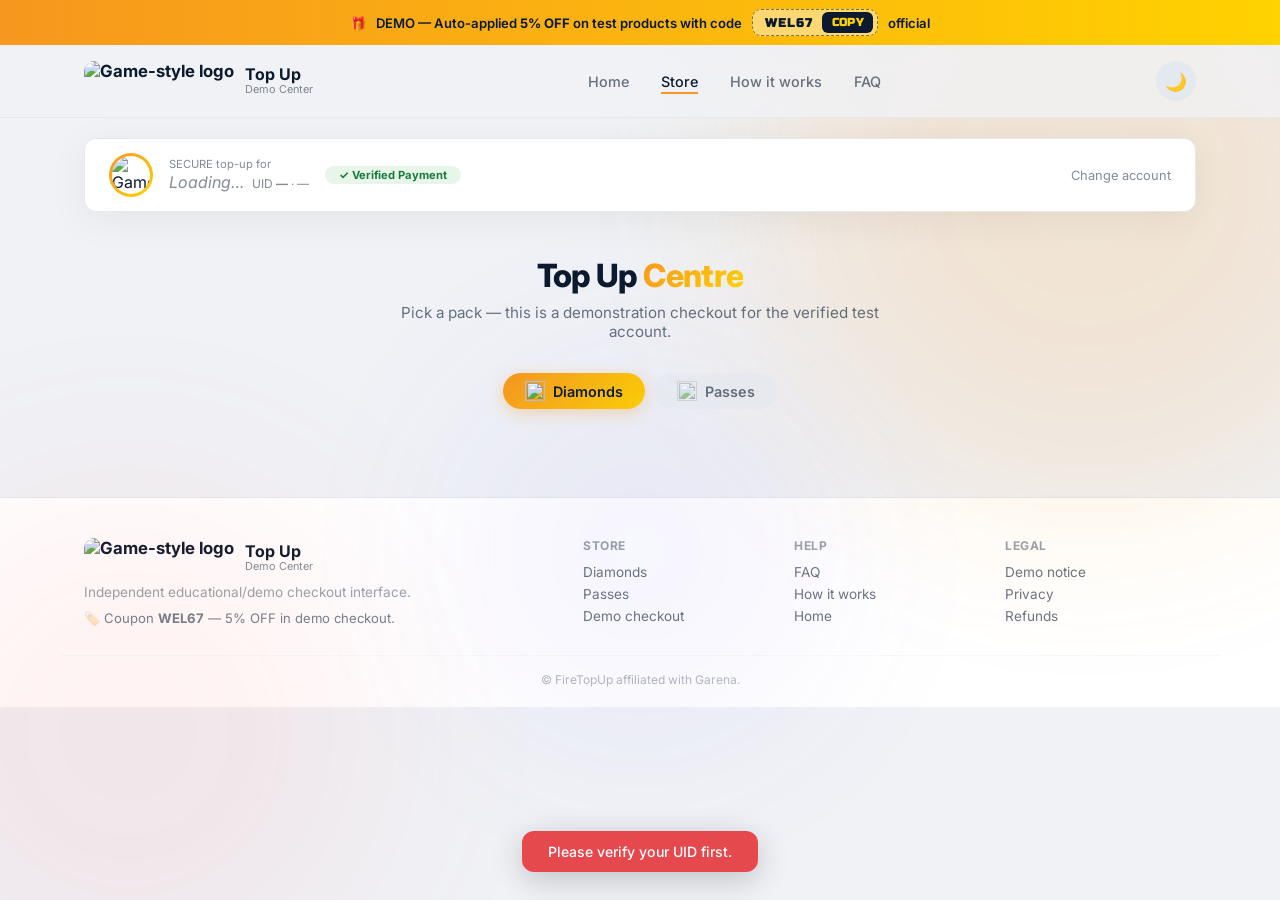
==== commit d5e51f78: "Update store.html" ====
--- a/store.html
+++ b/store.html
@@ -4,7 +4,7 @@
   <meta charset="UTF-8">
   <meta name="viewport" content="width=device-width, initial-scale=1.0">
   <meta name="description" content="Free Fire-style top-up store demo.">
-  <title>Store — Top Up Demo Center</title>
+  <title>Store — Top Up  Center</title>
   <link rel="icon" href="https://freefiretopupindia.site/gen/garena.png">
   <link rel="preconnect" href="https://fonts.googleapis.com">
   <link rel="preconnect" href="https://fonts.gstatic.com" crossorigin>
@@ -17,7 +17,7 @@
     <span>🎁</span>
     <span>DEMO — Auto-applied <strong>5% OFF</strong> on test products with code</span>
     <span class="coupon-code">WEL67 <button type="button" data-coupon-copy>COPY</button></span>
-    <span class="demo-badge">EDUCATIONAL DEMO</span>
+    <span class="official-badge">official </span>
   </div>
 
   <div class="bg-orbs" aria-hidden="true"><span class="orb orb-1"></span><span class="orb orb-2"></span><span class="orb orb-3"></span></div>
@@ -47,11 +47,11 @@
         <div class="vb-left">
           <div class="vb-avatar"><img src="https://freefiretopupindia.site/gen/g/icon.png" alt="Game icon"></div>
           <div class="vb-info">
-            <span class="vb-label">Demo top-up for</span>
+            <span class="vb-label">SECURE top-up for</span>
             <strong id="vNick"><span class="loading">Loading…</span></strong>
             <span class="vb-meta">UID <b id="vUid">—</b> · <span id="vLevel">—</span></span>
           </div>
-          <span class="vb-badge">✓ Verified Demo</span>
+          <span class="vb-badge">✓ Verified Payment</span>
         </div>
         <a href="./index.html" id="changeAccount" class="vb-change">Change account</a>
       </div>
@@ -90,7 +90,7 @@
         <div><h4>Legal</h4><a href="./index.html#faq">Demo notice</a><a href="./index.html#faq">Privacy</a><a href="./index.html#faq">Refunds</a></div>
       </div>
     </div>
-    <div class="container footer-bottom">© <span id="year"></span> FireTopUp Demo. Not affiliated with Garena.</div>
+    <div class="container footer-bottom">© <span id="year"></span> FireTopUp   affiliated with Garena.</div>
   </footer>
 
   <div class="modal-overlay" id="payModal">
@@ -139,8 +139,7 @@
         </div>
 
         <div class="demo-notice" id="demoPaymentNotice">
-          DEMO PAYMENT: This page does not verify or confirm a real payment automatically.
-        </div>
+SECURE PAYMENT        </div>
 
         <div class="modal-summary">
           <div class="row"><span>Account</span><strong id="pNick">—</strong></div>
@@ -158,7 +157,7 @@
       <div id="stepUtr" style="display:none">
         <h3 class="modal-title">Enter UTR Number</h3>
         <p class="modal-sub">Enter a test/demo UTR from your payment app.</p>
-        <div class="notice show" id="utrNotice">Demo only: the UTR will be stored locally in this browser and will not be verified.</div>
+        <div class="notice show" id="utrNotice">.</div>
         <div class="utr-section show">
           <label for="utrInput">UTR Number</label>
           <div class="utr-group">
@@ -173,7 +172,7 @@
         <div class="result">
           <div class="icon" id="resultIcon">🧪</div>
           <div class="msg" id="resultMsg">Demo Submission Saved</div>
-          <div class="sub" id="resultSub">This demo does not verify payment or deliver items automatically.</div>
+          <div class="sub" id="resultSub">.</div>
         </div>
         <button class="btn btn-primary" id="resultOkBtn">OK</button>
       </div>
@@ -185,9 +184,9 @@
   <div class="sale-popup" hidden>
     <div class="sp-icon"><img src="https://freefiretopupindia.site/gen/uploads/products/products_20260618130432_e4e517.png" alt=""></div>
     <div class="sp-body">
-      <strong>Demo User <span class="sp-state">from Bihar</span></strong>
-      <span>demo-purchased <b>310 Diamonds</b></span>
-      <small><span class="dot"></span>7 min ago · Demo ✓</small>
+      <strong>ff User <span class="sp-state">from Bihar</span></strong>
+      <span>ff-purchased <b>310 Diamonds</b></span>
+      <small><span class="dot"></span>7 min ago · ff ✓</small>
     </div>
   </div>
 
--- a/style.css
+++ b/style.css
@@ -1,230 +1,136 @@
-*,*::before,*::after{box-sizing:border-box;margin:0;padding:0}                                                                                                                                                                                                                                                                                                                                                                                                            
-:root{                                                                                                                                                                                                                                                                                                                                                                                                                                                                        
---primary:#f7971e;--primary-dark:#d97d0d;--primary-light:#fbbf5e;--brand-2:#ffd200;                                                                                                                                                                                                                                                                                                                                                                                         
---bg:#f0f2f6;--card-bg:#fff;--text:#0b1a2f;--text-secondary:#4a5a6f;--border:#e4e8ef;                                                                                                                                                                                                                                                                                                                                                                                       
---shadow:0 8px 40px rgba(0,0,0,.06);--shadow-hover:0 16px 56px rgba(0,0,0,.10);                                                                                                                                                                                                                                                                                                                                                                                             
---radius:20px;--radius-sm:12px;--transition:.3s cubic-bezier(.4,0,.2,1);                                                                                                                                                                                                                                                                                                                                                                                                    
---font:'Inter',-apple-system,BlinkMacSystemFont,sans-serif;                                                                                                                                                                                                                                                                                                                                                                                                                 
---success:#1b7a3d;--success-bg:#e8f5e9;                                                                                                                                                                                                                                                                                                                                                                                                                                     
-}                                                                                                                                                                                                                                                                                                                                                                                                                                                                             
-html.dark{--bg:#0d1624;--card-bg:#172232;--text:#eef2f7;--text-secondary:#8896a8;--border:#2a3a4e;--shadow:0 8px 40px rgba(0,0,0,.4);--shadow-hover:0 16px 56px rgba(0,0,0,.5);--success-bg:#1e3a2a;--success:#81c784}                                                                                                                                                                                                                                                        
-html{scroll-behavior:smooth;-webkit-font-smoothing:antialiased;background:var(--bg);color:var(--text)}                                                                                                                                                                                                                                                                                                                                                                    
-body{font-family:var(--font);background:var(--bg);color:var(--text);transition:background var(--transition),color var(--transition);min-height:100vh;overflow-x:hidden}                                                                                                                                                                                                                                                                                                  
-.container{max-width:1160px;margin:0 auto;padding:0 24px}                                                                                                                                                                                                                                                                                                                                                                                                                     
-a{text-decoration:none;color:inherit}                                                                                                                                                                                                                                                                                                                                                                                                                                       
-img{max-width:100%;display:block}                                                                                                                                                                                                                                                                                                                                                                                                                                            
-button{font-family:inherit;cursor:pointer}                                                                                                                                                                                                                                                                                                                                                                                                                                  
-.grad{background:linear-gradient(135deg,var(--primary),#ffd200);-webkit-background-clip:text;-webkit-text-fill-color:transparent;background-clip:text}                                                                                                                                                                                                                                                                                                                    
-.muted{opacity:.5}                                                                                                                                                                                                                                                                                                                                                                                                                                                            
-.center{text-align:center}                                                                                                                                                                                                                                                                                                                                                                                                                                                   
-
-/* ANNOUNCE */                                                                                                                                                                                                                                                                                                                                                                                                                                                              
-.announce{position:relative;z-index:60;display:flex;align-items:center;justify-content:center;gap:10px;flex-wrap:wrap;padding:9px 18px;font-size:.82rem;font-weight:600;color:#0b1a2f;text-align:center;background:linear-gradient(90deg,#f7971e,#ffd200,#f7971e);background-size:200% 100%;animation:shimmerBar 8s linear infinite}                                                                                                                                  
-@keyframes shimmerBar{to{background-position:200% 0}}                                                                                                                                                                                                                                                                                                                                                                                                                         
-.coupon-code{display:inline-flex;align-items:center;gap:8px;padding:2px 4px 2px 12px;border-radius:9px;border:1.6px dashed rgba(11,26,47,.55);background:rgba(255,255,255,.42);font-family:'Russo One',sans-serif;font-size:.78rem;letter-spacing:1.4px}                                                                                                                                                                                                                   
-.coupon-code button{border:none;border-radius:6px;background:#0b1a2f;color:#ffd200;font-size:.66rem;font-weight:800;letter-spacing:.4px;padding:4px 10px;transition:transform .2s ease,background .2s ease}                                                                                                                                                                                                                                                                 
-.coupon-code button:hover{transform:translateY(-1px);background:#16283f}                                                                                                                                                                                                                                                                                                                                                                                                    
-.coupon-code button.copied{background:var(--success);color:#fff}                                                                                                                                                                                                                                                                                                                                                                                                             
-
-/* ORBS */                                                                                                                                                                                                                                                                                                                                                                                                                                                                  
-.bg-orbs{position:fixed;inset:0;z-index:0;pointer-events:none;overflow:hidden}                                                                                                                                                                                                                                                                                                                                                                                             
-.orb{position:absolute;border-radius:50%;filter:blur(100px);opacity:.15;animation:orbFloat 20s ease-in-out infinite alternate}                                                                                                                                                                                                                                                                                                                                             
-.orb-1{width:50vw;height:50vw;top:-15%;right:-10%;background:var(--primary)}                                                                                                                                                                                                                                                                                                                                                                                                 
-.orb-2{width:40vw;height:40vw;bottom:-10%;left:-10%;background:#ff6b6b;opacity:.08;animation-delay:-7s}                                                                                                                                                                                                                                                                                                                                                                       
-.orb-3{width:30vw;height:30vw;top:40%;left:50%;transform:translateX(-50%);background:#6c5ce7;opacity:.06;animation-delay:-14s}                                                                                                                                                                                                                                                                                                                                               
-@keyframes orbFloat{0%{transform:translate(0,0) scale(1)}100%{transform:translate(4%,4%) scale(1.1)}}                                                                                                                                                                                                                                                                                                                                                                       
-
-/* HEADER */                                                                                                                                                                                                                                                                                                                                                                                                                                                                
-.site-header{position:sticky;top:0;z-index:50;background:rgba(240,242,246,.75);backdrop-filter:blur(16px);-webkit-backdrop-filter:blur(16px);border-bottom:1px solid var(--border);transition:background var(--transition),border-color var(--transition)}                                                                                                                                                                                                               
-html.dark .site-header{background:rgba(13,22,36,.75)}                                                                                                                                                                                                                                                                                                                                                                                                                        
-.header-inner{display:flex;align-items:center;justify-content:space-between;height:72px;gap:12px}                                                                                                                                                                                                                                                                                                                                                                          
-.brand{display:flex;align-items:center;gap:11px;font-weight:700;font-size:1.05rem;white-space:nowrap}                                                                                                                                                                                                                                                                                                                                                                      
-.brand-logo{height:40px;width:auto;border-radius:10px}                                                                                                                                                                                                                                                                                                                                                                                                                       
-.brand-text{display:flex;flex-direction:column;line-height:1.1}                                                                                                                                                                                                                                                                                                                                                                                                             
-.brand-text strong{font-weight:700;font-size:1rem}                                                                                                                                                                                                                                                                                                                                                                                                                            
-.brand-text small{font-weight:400;font-size:.68rem;opacity:.5}                                                                                                                                                                                                                                                                                                                                                                                                                
-.main-nav{display:flex;align-items:center;gap:32px;font-size:.9rem;font-weight:500}                                                                                                                                                                                                                                                                                                                                                                                         
-.main-nav a{opacity:.6;transition:opacity var(--transition);position:relative}                                                                                                                                                                                                                                                                                                                                                                                              
-.main-nav a:hover{opacity:1}                                                                                                                                                                                                                                                                                                                                                                                                                                                 
-.main-nav a::after{content:'';position:absolute;bottom:-4px;left:0;width:0;height:2px;background:var(--primary);transition:width var(--transition)}                                                                                                                                                                                                                                                                                                                        
-.main-nav a:hover::after{width:100%}                                                                                                                                                                                                                                                                                                                                                                                                                                         
-.theme-toggle{background:var(--border);border:none;width:40px;height:40px;border-radius:50%;display:flex;align-items:center;justify-content:center;transition:background var(--transition);color:var(--text);flex-shrink:0;font-size:1.1rem}                                                                                                                                                                                                                           
-.theme-toggle:hover{background:var(--primary);color:#fff}                                                                                                                                                                                                                                                                                                                                                                                                                   
-body.modal-open .theme-toggle{display:none !important}                                                                                                                                                                                                                                                                                                                                                                                                                       
-.nav-toggle{display:none;flex-direction:column;gap:5px;background:none;border:none;padding:6px;color:var(--text)}                                                                                                                                                                                                                                                                                                                                                        
-.nav-toggle span{width:24px;height:2.5px;background:currentColor;border-radius:4px;transition:var(--transition)}                                                                                                                                                                                                                                                                                                                                                            
-@media(max-width:720px){                                                                                                                                                                                                                                                                                                                                                                                                                                                      
-.main-nav{display:none;position:absolute;top:72px;left:0;right:0;flex-direction:column;background:var(--card-bg);padding:24px;gap:16px;border-bottom:1px solid var(--border);box-shadow:var(--shadow)}                                                                                                                                                                                                                                                                 
-.main-nav.open{display:flex}                                                                                                                                                                                                                                                                                                                                                                                                                                               
-.nav-toggle{display:flex}                                                                                                                                                                                                                                                                                                                                                                                                                                                  
-.brand{font-size:.98rem}.brand-logo{height:34px}                                                                                                                                                                                                                                                                                                                                                                                                                            
-}                                                                                                                                                                                                                                                                                                                                                                                                                                                                             
-
-/* CAROUSEL */                                                                                                                                                                                                                                                                                                                                                                                                                                                              
-.carousel{position:relative;margin:24px auto 0;max-width:1160px;border-radius:var(--radius);overflow:hidden;background:var(--card-bg);box-shadow:var(--shadow);border:1px solid var(--border)}                                                                                                                                                                                                                                                                           
-.carousel-viewport{overflow:hidden;border-radius:var(--radius)}                                                                                                                                                                                                                                                                                                                                                                                                             
-.carousel-track{display:flex;transition:transform .6s cubic-bezier(.25,.46,.45,.94);will-change:transform}                                                                                                                                                                                                                                                                                                                                                                 
-.slide{flex:0 0 100%;aspect-ratio:1920/725;background:var(--border)}                                                                                                                                                                                                                                                                                                                                                                                                         
-.slide img{width:100%;height:100%;object-fit:cover}                                                                                                                                                                                                                                                                                                                                                                                                                          
-.carousel-btn{position:absolute;top:50%;transform:translateY(-50%);background:rgba(255,255,255,.85);backdrop-filter:blur(4px);border:none;width:40px;height:40px;border-radius:50%;font-size:1.6rem;cursor:pointer;box-shadow:0 4px 12px rgba(0,0,0,.12);transition:var(--transition);z-index:5;display:flex;align-items:center;justify-content:center;color:var(--text);font-weight:300}                                                                          
-.carousel-btn:hover{background:#fff;transform:translateY(-50%) scale(1.05)}                                                                                                                                                                                                                                                                                                                                                                                                 
-html.dark .carousel-btn{background:rgba(23,34,50,.85);color:#fff}                                                                                                                                                                                                                                                                                                                                                                                                            
-.carousel-btn.prev{left:12px}                                                                                                                                                                                                                                                                                                                                                                                                                                                 
-.carousel-btn.next{right:12px}                                                                                                                                                                                                                                                                                                                                                                                                                                                
-.carousel-dots{position:absolute;bottom:14px;left:50%;transform:translateX(-50%);display:flex;gap:8px;z-index:5}                                                                                                                                                                                                                                                                                                                                                           
-.carousel-dots button{width:10px;height:10px;border-radius:50%;border:none;background:rgba(255,255,255,.5);cursor:pointer;transition:var(--transition);padding:0}                                                                                                                                                                                                                                                                                                         
-.carousel-dots button.active{background:var(--primary);width:26px;border-radius:8px}                                                                                                                                                                                                                                                                                                                                                                                         
-@media(max-width:1200px){.carousel{margin:24px 24px 0}}                                                                                                                                                                                                                                                                                                                                                                                                                       
-@media(max-width:600px){.carousel-btn{width:32px;height:32px;font-size:1.2rem}.carousel-btn.prev{left:6px}.carousel-btn.next{right:6px}}                                                                                                                                                                                                                                                                                                                                      
-
-/* GAME BANNER */                                                                                                                                                                                                                                                                                                                                                                                                                                                           
-.game-banner{margin:24px 0 16px}                                                                                                                                                                                                                                                                                                                                                                                                                                              
-.game-card{display:flex;align-items:center;gap:18px;background:var(--card-bg);padding:16px 24px;border-radius:var(--radius-sm);box-shadow:var(--shadow);border:1px solid var(--border)}                                                                                                                                                                                                                                                                                  
-.game-icon{width:54px;height:54px;border-radius:14px;object-fit:cover}                                                                                                                                                                                                                                                                                                                                                                                                       
-.game-info{flex:1;display:flex;align-items:center;justify-content:space-between;flex-wrap:wrap;gap:8px}                                                                                                                                                                                                                                                                                                                                                                   
-.game-title{font-family:'Russo One',sans-serif;font-size:1.3rem;letter-spacing:.5px}                                                                                                                                                                                                                                                                                                                                                                                          
-.secure-pill{display:inline-flex;align-items:center;gap:6px;font-size:.75rem;font-weight:600;background:var(--success-bg);color:var(--success);padding:4px 14px 4px 10px;border-radius:40px}                                                                                                                                                                                                                                                                              
-.secure-pill svg{width:18px;height:18px}                                                                                                                                                                                                                                                                                                                                                                                                                                      
-
-/* UID */                                                                                                                                                                                                                                                                                                                                                                                                                                                                   
-.topup{padding:40px 0 24px}                                                                                                                                                                                                                                                                                                                                                                                                                                                   
-.section-head{text-align:center;margin-bottom:32px}                                                                                                                                                                                                                                                                                                                                                                                                                          
-.section-head h2{font-size:2rem;font-weight:800;letter-spacing:-.02em}                                                                                                                                                                                                                                                                                                                                                                                                        
-.section-head p{opacity:.6;max-width:520px;margin:8px auto 0;font-size:.95rem}                                                                                                                                                                                                                                                                                                                                                                                                
-.uid-card{max-width:520px;margin:0 auto;background:var(--card-bg);border-radius:var(--radius);padding:36px 32px 30px;box-shadow:var(--shadow);border:1px solid var(--border);transition:background var(--transition),border-color var(--transition),box-shadow var(--transition)}                                                                                                                                                                                         
-.uid-card .field{margin-bottom:18px}                                                                                                                                                                                                                                                                                                                                                                                                                                          
-.uid-card label{display:block;font-weight:600;font-size:.9rem;margin-bottom:6px}                                                                                                                                                                                                                                                                                                                                                                                             
-.input-wrap{display:flex;align-items:center;background:var(--bg);border-radius:var(--radius-sm);padding:0 16px;transition:background var(--transition),box-shadow var(--transition),border-color var(--transition);border:2px solid var(--border)}                                                                                                                                                                                                                       
-html.dark .input-wrap{background:#0d1624}                                                                                                                                                                                                                                                                                                                                                                                                                                     
-.input-wrap:focus-within{border-color:var(--primary);box-shadow:0 0 0 4px rgba(247,151,30,.12)}                                                                                                                                                                                                                                                                                                                                                                             
-.input-wrap.invalid{border-color:#e5484d;box-shadow:0 0 0 4px rgba(229,72,77,.12);animation:shakeX .4s ease}                                                                                                                                                                                                                                                                                                                                                                 
-@keyframes shakeX{0%,100%{transform:translateX(0)}25%{transform:translateX(-6px)}75%{transform:translateX(6px)}}                                                                                                                                                                                                                                                                                                                                                           
-.input-icon{display:flex;align-items:center;opacity:.4;margin-right:10px}                                                                                                                                                                                                                                                                                                                                                                                                   
-.input-icon img{width:22px;height:22px}                                                                                                                                                                                                                                                                                                                                                                                                                                       
-.input-wrap input{width:100%;padding:14px 0;border:none;background:transparent;font-size:1rem;font-weight:600;letter-spacing:.5px;outline:none;color:var(--text);font-family:inherit}                                                                                                                                                                                                                                                                                    
-.input-wrap input::placeholder{opacity:.4;font-weight:400;letter-spacing:0}                                                                                                                                                                                                                                                                                                                                                                                                   
-.hint{display:block;margin-top:6px;font-size:.78rem;opacity:.4;transition:opacity var(--transition),color var(--transition)}                                                                                                                                                                                                                                                                                                                                                
-.hint.error{opacity:1;color:#e5484d}                                                                                                                                                                                                                                                                                                                                                                                                                                          
-.btn{display:inline-flex;align-items:center;justify-content:center;gap:10px;padding:14px 28px;border:none;border-radius:var(--radius-sm);font-weight:600;font-size:1rem;cursor:pointer;transition:var(--transition);font-family:inherit}                                                                                                                                                                                                                              
-.btn-primary{background:linear-gradient(135deg,var(--primary),#ffd200);color:#0b1a2f;box-shadow:0 4px 20px rgba(247,151,30,.3)}                                                                                                                                                                                                                                                                                                                                              
-.btn-primary:hover{transform:translateY(-2px);box-shadow:0 8px 32px rgba(247,151,30,.4)}                                                                                                                                                                                                                                                                                                                                                                                    
-.btn-primary:disabled{opacity:.6;cursor:not-allowed;transform:none}                                                                                                                                                                                                                                                                                                                                                                                                        
-.btn-block{width:100%}                                                                                                                                                                                                                                                                                                                                                                                                                                                        
-.btn-text{background:none;border:none;font-size:.84rem;opacity:.5;cursor:pointer;font-family:inherit;color:var(--text);transition:opacity var(--transition);padding:10px 0 2px;width:100%;text-align:center}                                                                                                                                                                                                                                                           
-.btn-text:hover{opacity:1}                                                                                                                                                                                                                                                                                                                                                                                                                                                   
-.spinner{display:inline-block;width:20px;height:20px;border:3px solid rgba(11,26,47,.25);border-top-color:#0b1a2f;border-radius:50%;animation:spin .7s linear infinite}                                                                                                                                                                                                                                                                                                     
-@keyframes spin{to{transform:rotate(360deg)}}                                                                                                                                                                                                                                                                                                                                                                                                                                
-
-/* STEPS */                                                                                                                                                                                                                                                                                                                                                                                                                                                                 
-.how{padding:40px 0 24px}                                                                                                                                                                                                                                                                                                                                                                                                                                                     
-.steps{display:grid;grid-template-columns:repeat(auto-fit,minmax(180px,1fr));gap:24px}                                                                                                                                                                                                                                                                                                                                                                                      
-.step{background:var(--card-bg);padding:28px 20px;border-radius:var(--radius);text-align:center;box-shadow:var(--shadow);border:1px solid var(--border);transition:transform var(--transition),background var(--transition),border-color var(--transition)}                                                                                                                                                                                                              
-.step:hover{transform:translateY(-4px)}                                                                                                                                                                                                                                                                                                                                                                                                                                     
-.step-num{display:inline-flex;align-items:center;justify-content:center;width:48px;height:48px;border-radius:50%;background:linear-gradient(135deg,var(--primary),#ffd200);color:#0b1a2f;font-weight:700;font-size:1.2rem;margin-bottom:12px}                                                                                                                                                                                                                             
-.step h3{font-size:1rem;margin-bottom:4px}                                                                                                                                                                                                                                                                                                                                                                                                                                    
-.step p{font-size:.88rem;opacity:.5;line-height:1.4}                                                                                                                                                                                                                                                                                                                                                                                                                          
-
-/* FAQ */                                                                                                                                                                                                                                                                                                                                                                                                                                                                   
-.faq{padding:24px 0 48px}                                                                                                                                                                                                                                                                                                                                                                                                                                                     
-.accordion{max-width:680px;margin:0 auto;display:flex;flex-direction:column;gap:10px}                                                                                                                                                                                                                                                                                                                                                                                       
-.acc-item{background:var(--card-bg);border-radius:var(--radius-sm);box-shadow:var(--shadow);border:1px solid var(--border);overflow:hidden}                                                                                                                                                                                                                                                                                                                               
-.acc-q{width:100%;padding:16px 20px;background:none;border:none;font-size:.95rem;font-weight:600;display:flex;justify-content:space-between;align-items:center;cursor:pointer;font-family:inherit;color:var(--text);text-align:left}                                                                                                                                                                                                                                 
-.acc-q:hover{background:rgba(0,0,0,.02)}                                                                                                                                                                                                                                                                                                                                                                                                                                    
-html.dark .acc-q:hover{background:rgba(255,255,255,.02)}                                                                                                                                                                                                                                                                                                                                                                                                                    
-.acc-q span{font-size:1.4rem;font-weight:300;transition:transform var(--transition);flex-shrink:0;margin-left:12px}                                                                                                                                                                                                                                                                                                                                                          
-.acc-item.open .acc-q span{transform:rotate(45deg)}                                                                                                                                                                                                                                                                                                                                                                                                                          
-.acc-a{max-height:0;overflow:hidden;transition:max-height .35s ease,padding .3s ease;padding:0 20px}                                                                                                                                                                                                                                                                                                                                                                        
-.acc-item.open .acc-a{max-height:260px;padding:0 20px 18px}                                                                                                                                                                                                                                                                                                                                                                                                                   
-.acc-a p{font-size:.9rem;opacity:.6;line-height:1.5}                                                                                                                                                                                                                                                                                                                                                                                                                          
-
-/* FOOTER */                                                                                                                                                                                                                                                                                                                                                                                                                                                                
-.footer{background:var(--card-bg);border-top:1px solid var(--border);padding:40px 0 20px;margin-top:8px}                                                                                                                                                                                                                                                                                                                                                                     
-.footer-inner{display:grid;grid-template-columns:1.5fr 2fr;gap:40px;margin-bottom:28px}                                                                                                                                                                                                                                                                                                                                                                                      
-.footer-cols{display:grid;grid-template-columns:repeat(3,1fr);gap:20px}                                                                                                                                                                                                                                                                                                                                                                                                     
-.footer-cols h4{font-size:.75rem;text-transform:uppercase;letter-spacing:.5px;opacity:.4;margin-bottom:8px}                                                                                                                                                                                                                                                                                                                                                                  
-.footer-cols a{display:block;font-size:.85rem;opacity:.6;padding:3px 0;transition:opacity var(--transition)}                                                                                                                                                                                                                                                                                                                                                                
-.footer-cols a:hover{opacity:1}                                                                                                                                                                                                                                                                                                                                                                                                                                              
-.copyright{text-align:center;font-size:.75rem;opacity:.3;padding-top:16px;border-top:1px solid var(--border)}                                                                                                                                                                                                                                                                                                                                                                
-@media(max-width:600px){.footer-inner{grid-template-columns:1fr;gap:28px}.footer-cols{grid-template-columns:1fr 1fr}}                                                                                                                                                                                                                                                                                                                                                         
-
-/* MODAL */                                                                                                                                                                                                                                                                                                                                                                                                                                                                 
-.modal-overlay{position:fixed;inset:0;z-index:200;background:rgba(0,0,0,.55);backdrop-filter:blur(12px);-webkit-backdrop-filter:blur(12px);display:flex;align-items:center;justify-content:center;padding:20px;opacity:0;visibility:hidden;transition:opacity .4s ease,visibility .4s ease}                                                                                                                                                                          
-.modal-overlay.open{opacity:1;visibility:visible}                                                                                                                                                                                                                                                                                                                                                                                                                            
-.modal-overlay[hidden]{display:none}                                                                                                                                                                                                                                                                                                                                                                                                                                         
-.modal{background:var(--card-bg);border-radius:32px;max-width:440px;width:100%;max-height:94vh;overflow-y:auto;overflow-x:hidden;padding:34px 26px 24px;position:relative;transform:scale(.92) translateY(30px);transition:transform .5s cubic-bezier(.34,1.56,.64,1),background var(--transition);box-shadow:0 40px 100px rgba(0,0,0,.25);scrollbar-width:thin}                                                                                                       
-.modal-overlay.open .modal{transform:scale(1) translateY(0)}                                                                                                                                                                                                                                                                                                                                                                                                                 
-.modal-close{position:absolute;top:16px;right:18px;background:var(--border);border:none;width:36px;height:36px;border-radius:50%;font-size:1.05rem;cursor:pointer;transition:var(--transition);display:flex;align-items:center;justify-content:center;color:var(--text);opacity:.5;z-index:6}                                                                                                                                                                        
-.modal-close:hover{opacity:1;background:var(--primary);color:#fff;transform:rotate(90deg)}                                                                                                                                                                                                                                                                                                                                                                                 
-.modal-body{position:relative;z-index:2}                                                                                                                                                                                                                                                                                                                                                                                                                                     
-.modal-title{font-family:'Russo One',sans-serif;font-size:1.15rem;letter-spacing:.3px;margin-bottom:6px;text-align:center}                                                                                                                                                                                                                                                                                                                                                   
-.modal-sub{font-size:.86rem;opacity:.55;text-align:center;margin-bottom:14px}                                                                                                                                                                                                                                                                                                                                                                                                
-
-/* PLAYER MODAL */                                                                                                                                                                                                                                                                                                                                                                                                                                                          
-.pm-hero{text-align:center;position:relative;padding:6px 0 12px}                                                                                                                                                                                                                                                                                                                                                                                                            
-.pm-avatar{position:relative;width:100px;height:100px;margin:0 auto;border-radius:50%;overflow:hidden;background:var(--card-bg);animation:avatarPop .6s cubic-bezier(.34,1.56,.64,1) both;box-shadow:0 0 0 5px rgba(247,151,30,.18),0 0 40px rgba(247,151,30,.28)}                                                                                                                                                                                                        
-.pm-avatar::before{content:'';position:absolute;inset:-4px;border-radius:50%;background:conic-gradient(from 0deg,#f7971e,#ffd200,#ff6b6b,#7b5cff,#f7971e);animation:spin 4s linear infinite;z-index:0}                                                                                                                                                                                                                                                                     
-.pm-avatar img{position:relative;z-index:1;width:100%;height:100%;object-fit:cover;border-radius:50%}                                                                                                                                                                                                                                                                                                                                                                       
-@keyframes avatarPop{0%{transform:scale(0);opacity:0}100%{transform:scale(1);opacity:1}}                                                                                                                                                                                                                                                                                                                                                                                    
-.pm-spark{position:absolute;color:var(--primary);font-size:.9rem;animation:sparkle 2.4s ease-in-out infinite;opacity:.75}                                                                                                                                                                                                                                                                                                                                                  
-.pm-spark.s1{top:6px;left:18%}                                                                                                                                                                                                                                                                                                                                                                                                                                                
-.pm-spark.s2{top:0;right:20%;animation-delay:.6s}                                                                                                                                                                                                                                                                                                                                                                                                                             
-.pm-spark.s3{bottom:12px;right:14%;animation-delay:1.2s}                                                                                                                                                                                                                                                                                                                                                                                                                      
-@keyframes sparkle{0%,100%{transform:scale(.8);opacity:.4}50%{transform:scale(1.15);opacity:1}}                                                                                                                                                                                                                                                                                                                                                                             
-.pm-verified{display:inline-flex;align-items:center;gap:5px;background:var(--success-bg);color:var(--success);font-size:.7rem;font-weight:700;padding:5px 14px;border-radius:40px;letter-spacing:.4px;margin-bottom:8px;animation:fadeUp .5s ease .15s both}                                                                                                                                                                                                             
-.pm-name{font-family:'Russo One',sans-serif;font-size:1.5rem;letter-spacing:.3px;line-height:1.25;word-break:break-word;text-align:center;animation:fadeUp .5s ease .22s both}                                                                                                                                                                                                                                                                                             
-.pm-body .modal-sub{font-size:.86rem;opacity:.55;display:block;text-align:center;margin-top:4px;margin-bottom:0;animation:fadeUp .5s ease .3s both}                                                                                                                                                                                                                                                                                                                        
-@keyframes fadeUp{from{opacity:0;transform:translateY(12px)}to{opacity:1;transform:translateY(0)}}                                                                                                                                                                                                                                                                                                                                                                          
-.pm-stats{display:flex;justify-content:center;gap:10px;margin:18px 0;animation:fadeUp .5s ease .38s both}                                                                                                                                                                                                                                                                                                                                                                  
-.pm-stat{flex:1;text-align:center;padding:12px 6px;border-radius:var(--radius-sm);background:var(--bg);border:1px solid var(--border)}                                                                                                                                                                                                                                                                                                                                     
-html.dark .pm-stat{background:#0d1624}                                                                                                                                                                                                                                                                                                                                                                                                                                        
-.pm-stat strong{display:block;font-size:1.15rem;font-weight:700;font-family:'Russo One',sans-serif;letter-spacing:.3px}                                                                                                                                                                                                                                                                                                                                                      
-.pm-stat small{font-size:.62rem;opacity:.45;text-transform:uppercase;letter-spacing:.8px}                                                                                                                                                                                                                                                                                                                                                                                    
-.pm-rows{display:flex;flex-direction:column;gap:2px;background:var(--bg);border:1px solid var(--border);border-radius:var(--radius-sm);padding:12px 16px;margin-bottom:16px;animation:fadeUp .5s ease .46s both}                                                                                                                                                                                                                                                         
-html.dark .pm-rows{background:#0d1624}                                                                                                                                                                                                                                                                                                                                                                                                                                        
-.pm-row{display:flex;align-items:center;justify-content:space-between;font-size:.88rem;padding:6px 0;gap:12px}                                                                                                                                                                                                                                                                                                                                                             
-.pm-row + .pm-row{border-top:1px solid var(--border)}                                                                                                                                                                                                                                                                                                                                                                                                                         
-.pm-row > span{opacity:.45;flex-shrink:0}                                                                                                                                                                                                                                                                                                                                                                                                                                     
-.pm-row strong{font-weight:600;overflow:hidden;text-overflow:ellipsis;white-space:nowrap;text-align:right}                                                                                                                                                                                                                                                                                                                                                                
-.pm-cta{margin-bottom:8px;animation:fadeUp .5s ease .6s both}                                                                                                                                                                                                                                                                                                                                                                                                                
-.pm-body .btn-text{animation:fadeUp .5s ease .66s both}                                                                                                                                                                                                                                                                                                                                                                                                                      
-
-/* CONFETTI */                                                                                                                                                                                                                                                                                                                                                                                                                                                              
-.confetti{position:absolute;inset:0;pointer-events:none;overflow:hidden;border-radius:32px;z-index:4}                                                                                                                                                                                                                                                                                                                                                                      
-.confetti i{position:absolute;top:-12px;width:8px;height:8px;border-radius:2px;animation:confettiFall linear forwards}                                                                                                                                                                                                                                                                                                                                                      
-@keyframes confettiFall{0%{transform:translateY(0) rotate(0) scale(1);opacity:1}100%{transform:translateY(110vh) rotate(720deg) scale(.2);opacity:0}}                                                                                                                                                                                                                                                                                                                       
-
-/* TOAST */                                                                                                                                                                                                                                                                                                                                                                                                                                                                 
-.toast{position:fixed;bottom:28px;left:50%;transform:translateX(-50%) translateY(12px);background:var(--text);color:var(--bg);padding:12px 26px;border-radius:var(--radius-sm);font-weight:500;font-size:.88rem;box-shadow:0 8px 32px rgba(0,0,0,.2);z-index:300;transition:opacity .3s ease,transform .3s ease;max-width:90%;text-align:center;pointer-events:none;opacity:0}                                                                                        
-.toast[hidden]{display:none}                                                                                                                                                                                                                                                                                                                                                                                                                                                 
-html.dark .toast{background:var(--card-bg);color:var(--text);border:1px solid var(--border)}                                                                                                                                                                                                                                                                                                                                                                                
-.toast.show{opacity:1;transform:translateX(-50%) translateY(0)}                                                                                                                                                                                                                                                                                                                                                                                                              
-.toast.err{background:#e5484d;color:#fff}                                                                                                                                                                                                                                                                                                                                                                                                                                     
-.toast.ok{background:var(--success);color:#fff}                                                                                                                                                                                                                                                                                                                                                                                                                              
-
-/* SALE POP */                                                                                                                                                                                                                                                                                                                                                                                                                                                              
-.sale-pop{position:fixed;bottom:90px;right:24px;z-index:60;background:var(--card-bg);border-radius:var(--radius-sm);padding:14px 18px;box-shadow:var(--shadow-hover);display:flex;align-items:center;gap:14px;max-width:290px;border-left:4px solid var(--primary);border-top:1px solid var(--border);border-right:1px solid var(--border);border-bottom:1px solid var(--border);transform:translateY(20px);opacity:0;transition:transform .5s ease,opacity .5s ease} 
-.sale-pop.show{transform:translateY(0);opacity:1}                                                                                                                                                                                                                                                                                                                                                                                                                            
-.sale-pop .sp-icon{flex-shrink:0;width:38px;height:38px;border-radius:10px;overflow:hidden;background:var(--border);display:flex;align-items:center;justify-content:center;font-size:1.3rem}                                                                                                                                                                                                                                                                             
-.sale-pop .sp-icon img{width:100%;height:100%;object-fit:cover}                                                                                                                                                                                                                                                                                                                                                                                                              
-.sale-pop .sp-body{font-size:.8rem;line-height:1.4}                                                                                                                                                                                                                                                                                                                                                                                                                           
-.sale-pop .sp-body strong{font-weight:600;display:block}                                                                                                                                                                                                                                                                                                                                                                                                                     
-.sale-pop .sp-state{font-weight:400;opacity:.5}                                                                                                                                                                                                                                                                                                                                                                                                                               
-.sale-pop .sp-body small{display:flex;align-items:center;gap:4px;opacity:.4;font-size:.65rem;margin-top:2px}                                                                                                                                                                                                                                                                                                                                                                
-.sale-pop .sp-dot{display:inline-block;width:5px;height:5px;border-radius:50%;background:#4caf50}                                                                                                                                                                                                                                                                                                                                                                            
-
-/* REVEAL */                                                                                                                                                                                                                                                                                                                                                                                                                                                                
-.reveal{opacity:0;transform:translateY(18px);transition:opacity .6s ease,transform .6s cubic-bezier(.34,1.4,.64,1)}                                                                                                                                                                                                                                                                                                                                                         
-.reveal.in{opacity:1;transform:translateY(0)}                                                                                                                                                                                                                                                                                                                                                                                                                                
-
-@media(max-width:480px){                                                                                                                                                                                                                                                                                                                                                                                                                                                      
-.uid-card{padding:24px 16px}                                                                                                                                                                                                                                                                                                                                                                                                                                                
-.modal{padding:26px 18px 20px;border-radius:26px}                                                                                                                                                                                                                                                                                                                                                                                                                           
-.pm-name{font-size:1.22rem}                                                                                                                                                                                                                                                                                                                                                                                                                                                 
-.pm-avatar{width:86px;height:86px}                                                                                                                                                                                                                                                                                                                                                                                                                                          
-.pm-stats{gap:8px}                                                                                                                                                                                                                                                                                                                                                                                                                                                          
-.pm-stat strong{font-size:1rem}                                                                                                                                                                                                                                                                                                                                                                                                                                             
-.section-head h2{font-size:1.6rem}                                                                                                                                                                                                                                                                                                                                                                                                                                          
-.sale-pop{right:12px;left:12px;max-width:none;bottom:78px}                                                                                                                                                                                                                                                                                                                                                                                                                 
-.announce{font-size:.74rem;padding:8px 12px}                                                                                                                                                                                                                                                                                                                                                                                                                                
-}                                                                                                                                                                                                                                                                                                                                                                                                                                                                             
+*,
+*::before,
+*::after{box-sizing:border-box;margin:0;padding:0}
+:root{
+  --primary:#f7971e;--primary-dark:#d97d0d;--primary-light:#fbbf5e;--brand-2:#ffd200;
+  --bg:#f0f2f6;--card-bg:#fff;--text:#0b1a2f;--text-secondary:#4a5a6f;--border:#e4e8ef;
+  --shadow:0 8px 40px rgba(0,0,0,.06);--shadow-hover:0 16px 56px rgba(0,0,0,.10);
+  --radius:20px;--radius-sm:12px;--transition:.3s cubic-bezier(.4,0,.2,1);
+  --font:'Inter',-apple-system,BlinkMacSystemFont,sans-serif;
+  --success:#1b7a3d;--success-bg:#e8f5e9;
+}
+html.dark{--bg:#0d1624;--card-bg:#172232;--text:#eef2f7;--text-secondary:#8896a8;--border:#2a3a4e;--shadow:0 8px 40px rgba(0,0,0,.4);--shadow-hover:0 16px 56px rgba(0,0,0,.5);--success-bg:#1e3a2a;--success:#81c784}
+html{scroll-behavior:smooth;-webkit-font-smoothing:antialiased;background:var(--bg);color:var(--text)}
+body{font-family:var(--font);background:var(--bg);color:var(--text);transition:background var(--transition),color var(--transition);min-height:100vh;overflow-x:hidden}
+.container{max-width:1160px;margin:0 auto;padding:0 24px}
+a{text-decoration:none;color:inherit}
+img{max-width:100%;display:block}
+button{font-family:inherit;cursor:pointer}
+.grad,.gradient-text{background:linear-gradient(135deg,var(--primary),#ffd200);-webkit-background-clip:text;-webkit-text-fill-color:transparent;background-clip:text}
+.muted{opacity:.5}
+.center{text-align:center}
+.announce{position:relative;z-index:60;display:flex;align-items:center;justify-content:center;gap:10px;flex-wrap:wrap;padding:9px 18px;font-size:.82rem;font-weight:600;color:#0b1a2f;text-align:center;background:linear-gradient(90deg,#f7971e,#ffd200,#f7971e);background-size:200% 100%;animation:shimmerBar 8s linear infinite}
+@keyframes shimmerBar{to{background-position:200% 0}}
+.coupon-code{display:inline-flex;align-items:center;gap:8px;padding:2px 4px 2px 12px;border-radius:9px;border:1.6px dashed rgba(11,26,47,.55);background:rgba(255,255,255,.42);font-family:'Russo One',sans-serif;font-size:.78rem;letter-spacing:1.4px}
+.coupon-code button{border:none;border-radius:6px;background:#0b1a2f;color:#ffd200;font-size:.66rem;font-weight:800;letter-spacing:.4px;padding:4px 10px;transition:transform .2s ease,background .2s ease}
+.coupon-code button:hover{transform:translateY(-1px);background:#16283f}
+.coupon-code button.copied{background:var(--success);color:#fff}
+.bg-orbs{position:fixed;inset:0;z-index:0;pointer-events:none;overflow:hidden}
+.orb{position:absolute;border-radius:50%;filter:blur(100px);opacity:.15;animation:orbFloat 20s ease-in-out infinite alternate}
+.orb-1{width:50vw;height:50vw;top:-15%;right:-10%;background:var(--primary)}
+.orb-2{width:40vw;height:40vw;bottom:-10%;left:-10%;background:#ff6b6b;opacity:.08;animation-delay:-7s}
+.orb-3{width:30vw;height:30vw;top:40%;left:50%;transform:translateX(-50%);background:#6c5ce7;opacity:.06;animation-delay:-14s}
+@keyframes orbFloat{0%{transform:translate(0,0) scale(1)}100%{transform:translate(4%,4%) scale(1.1)}}
+.site-header{position:sticky;top:0;z-index:50;background:rgba(240,242,246,.75);backdrop-filter:blur(16px);-webkit-backdrop-filter:blur(16px);border-bottom:1px solid var(--border);transition:background var(--transition),border-color var(--transition)}
+html.dark .site-header{background:rgba(13,22,36,.75)}
+.header-inner{display:flex;align-items:center;justify-content:space-between;height:72px;gap:12px}
+.brand{display:flex;align-items:center;gap:11px;font-weight:700;font-size:1.05rem;white-space:nowrap}
+.brand-logo{height:40px;width:auto;border-radius:10px}
+.brand-text{display:flex;flex-direction:column;line-height:1.1}
+.brand-text strong{font-weight:700;font-size:1rem}
+.brand-text small{font-weight:400;font-size:.68rem;opacity:.5}
+.main-nav{display:flex;align-items:center;gap:32px;font-size:.9rem;font-weight:500}
+.main-nav a{opacity:.6;transition:opacity var(--transition);position:relative}
+.main-nav a:hover,.main-nav a.active{opacity:1}
+.main-nav a::after{content:'';position:absolute;bottom:-4px;left:0;width:0;height:2px;background:var(--primary);transition:width var(--transition)}
+.main-nav a:hover::after,.main-nav a.active::after{width:100%}
+.theme-toggle{background:var(--border);border:none;width:40px;height:40px;border-radius:50%;display:flex;align-items:center;justify-content:center;transition:background var(--transition);color:var(--text);flex-shrink:0;font-size:1.1rem}
+.theme-toggle:hover{background:var(--primary);color:#fff}
+.nav-toggle{display:none;flex-direction:column;gap:5px;background:none;border:none;padding:6px;color:var(--text)}
+.nav-toggle span{width:24px;height:2.5px;background:currentColor;border-radius:4px;transition:var(--transition)}
+@media(max-width:720px){
+  .main-nav{display:none;position:absolute;top:72px;left:0;right:0;flex-direction:column;background:var(--card-bg);padding:24px;gap:16px;border-bottom:1px solid var(--border);box-shadow:var(--shadow)}
+  .main-nav.open{display:flex}.nav-toggle{display:flex}.brand{font-size:.98rem}.brand-logo{height:34px}
+}
+.carousel{position:relative;margin:24px auto 0;max-width:1160px;border-radius:var(--radius);overflow:hidden;background:var(--card-bg);box-shadow:var(--shadow);border:1px solid var(--border)}
+.carousel-viewport{overflow:hidden;border-radius:var(--radius)}
+.carousel-track{display:flex;transition:transform .6s cubic-bezier(.25,.46,.45,.94);will-change:transform}
+.slide{flex:0 0 100%;aspect-ratio:1920/725;background:var(--border)}
+.slide img{width:100%;height:100%;object-fit:cover}
+.carousel-btn{position:absolute;top:50%;transform:translateY(-50%);background:rgba(255,255,255,.85);backdrop-filter:blur(4px);border:none;width:40px;height:40px;border-radius:50%;font-size:1.6rem;cursor:pointer;box-shadow:0 4px 12px rgba(0,0,0,.12);transition:var(--transition);z-index:5;display:flex;align-items:center;justify-content:center;color:var(--text);font-weight:300}
+.carousel-btn:hover{background:#fff;transform:translateY(-50%) scale(1.05)}
+html.dark .carousel-btn{background:rgba(23,34,50,.85);color:#fff}
+.carousel-btn.prev{left:12px}.carousel-btn.next{right:12px}
+.carousel-dots{position:absolute;bottom:14px;left:50%;transform:translateX(-50%);display:flex;gap:8px;z-index:5}
+.carousel-dots button{width:10px;height:10px;border-radius:50%;border:none;background:rgba(255,255,255,.5);cursor:pointer;transition:var(--transition);padding:0}
+.carousel-dots button.active{background:var(--primary);width:26px;border-radius:8px}
+@media(max-width:1200px){.carousel{margin:24px 24px 0}}
+@media(max-width:600px){.carousel-btn{width:32px;height:32px;font-size:1.2rem}.carousel-btn.prev{left:6px}.carousel-btn.next{right:6px}}
+.game-banner{margin:24px 0 16px}
+.game-card{display:flex;align-items:center;gap:18px;background:var(--card-bg);padding:16px 24px;border-radius:var(--radius-sm);box-shadow:var(--shadow);border:1px solid var(--border)}
+.game-icon{width:54px;height:54px;border-radius:14px;object-fit:cover}.game-info{flex:1;display:flex;align-items:center;justify-content:space-between;flex-wrap:wrap;gap:8px}
+.game-title{font-family:'Russo One',sans-serif;font-size:1.3rem;letter-spacing:.5px}
+.secure-pill{display:inline-flex;align-items:center;gap:6px;font-size:.75rem;font-weight:600;background:var(--success-bg);color:var(--success);padding:4px 14px 4px 10px;border-radius:40px}
+.secure-pill svg{width:18px;height:18px}
+.topup{padding:40px 0 24px}.section{padding:28px 0 48px}
+.section-head{text-align:center;margin-bottom:32px}.section-head h2{font-size:2rem;font-weight:800;letter-spacing:-.02em}.section-head p{opacity:.6;max-width:520px;margin:8px auto 0;font-size:.95rem}
+.uid-card{max-width:520px;margin:0 auto;background:var(--card-bg);border-radius:var(--radius);padding:36px 32px 30px;box-shadow:var(--shadow);border:1px solid var(--border);transition:background var(--transition),border-color var(--transition),box-shadow var(--transition)}
+.uid-card .field{margin-bottom:18px}.uid-card label{display:block;font-weight:600;font-size:.9rem;margin-bottom:6px}
+.input-wrap{display:flex;align-items:center;background:var(--bg);border-radius:var(--radius-sm);padding:0 16px;transition:background var(--transition),box-shadow var(--transition),border-color var(--transition);border:2px solid var(--border)}
+html.dark .input-wrap{background:#0d1624}.input-wrap:focus-within{border-color:var(--primary);box-shadow:0 0 0 4px rgba(247,151,30,.12)}
+.input-wrap.invalid{border-color:#e5484d;box-shadow:0 0 0 4px rgba(229,72,77,.12);animation:shakeX .4s ease}
+@keyframes shakeX{0%,100%{transform:translateX(0)}25%{transform:translateX(-6px)}75%{transform:translateX(6px)}}
+.input-icon{display:flex;align-items:center;opacity:.4;margin-right:10px}.input-icon img{width:22px;height:22px}
+.input-wrap input{width:100%;padding:14px 0;border:none;background:transparent;font-size:1rem;font-weight:600;letter-spacing:.5px;outline:none;color:var(--text);font-family:inherit}
+.input-wrap input::placeholder{opacity:.4;font-weight:400;letter-spacing:0}.hint{display:block;margin-top:6px;font-size:.78rem;opacity:.4;transition:opacity var(--transition),color var(--transition)}.hint.error{opacity:1;color:#e5484d}
+.btn{display:inline-flex;align-items:center;justify-content:center;gap:10px;padding:14px 28px;border:none;border-radius:var(--radius-sm);font-weight:600;font-size:1rem;cursor:pointer;transition:var(--transition);font-family:inherit}
+.btn-primary{background:linear-gradient(135deg,var(--primary),#ffd200);color:#0b1a2f;box-shadow:0 4px 20px rgba(247,151,30,.3)}
+.btn-primary:hover{transform:translateY(-2px);box-shadow:0 8px 32px rgba(247,151,30,.4)}.btn-primary:disabled{opacity:.6;cursor:not-allowed;transform:none}
+.btn-block{width:100%}.btn-text{background:none;border:none;font-size:.84rem;opacity:.5;cursor:pointer;font-family:inherit;color:var(--text);transition:opacity var(--transition);padding:10px 0 2px;width:100%;text-align:center}.btn-text:hover{opacity:1}
+.spinner{display:inline-block;width:20px;height:20px;border:3px solid rgba(11,26,47,.25);border-top-color:#0b1a2f;border-radius:50%;animation:spin .7s linear infinite}
+@keyframes spin{to{transform:rotate(360deg)}}
+.how{padding:40px 0 24px}.steps{display:grid;grid-template-columns:repeat(auto-fit,minmax(180px,1fr));gap:24px}
+.step{background:var(--card-bg);padding:28px 20px;border-radius:var(--radius);text-align:center;box-shadow:var(--shadow);border:1px solid var(--border);transition:transform var(--transition),background var(--transition),border-color var(--transition)}
+.step:hover{transform:translateY(-4px)}.step-num{display:inline-flex;align-items:center;justify-content:center;width:48px;height:48px;border-radius:50%;background:linear-gradient(135deg,var(--primary),#ffd200);color:#0b1a2f;font-weight:700;font-size:1.2rem;margin-bottom:12px}.step h3{font-size:1rem;margin-bottom:4px}.step p{font-size:.88rem;opacity:.5;line-height:1.4}
+.faq{padding:24px 0 48px}.accordion{max-width:680px;margin:0 auto;display:flex;flex-direction:column;gap:10px}.acc-item{background:var(--card-bg);border-radius:var(--radius-sm);box-shadow:var(--shadow);border:1px solid var(--border);overflow:hidden}
+.acc-q{width:100%;padding:16px 20px;background:none;border:none;font-size:.95rem;font-weight:600;display:flex;justify-content:space-between;align-items:center;cursor:pointer;font-family:inherit;color:var(--text);text-align:left}
+.acc-q:hover{background:rgba(0,0,0,.02)}html.dark .acc-q:hover{background:rgba(255,255,255,.02)}.acc-q span{font-size:1.4rem;font-weight:300;transition:transform var(--transition);flex-shrink:0;margin-left:12px}.acc-item.open .acc-q span{transform:rotate(45deg)}
+.acc-a{max-height:0;overflow:hidden;transition:max-height .35s ease,padding .3s ease;padding:0 20px}.acc-item.open .acc-a{max-height:260px;padding:0 20px 18px}.acc-a p{font-size:.9rem;opacity:.6;line-height:1.5}
+.footer{background:var(--card-bg);border-top:1px solid var(--border);padding:40px 0 20px;margin-top:8px}.footer-inner{display:grid;grid-template-columns:1.5fr 2fr;gap:40px;margin-bottom:28px}.footer-cols{display:grid;grid-template-columns:repeat(3,1fr);gap:20px}
+.footer-cols h4{font-size:.75rem;text-transform:uppercase;letter-spacing:.5px;opacity:.4;margin-bottom:8px}.footer-cols a{display:block;font-size:.85rem;opacity:.6;padding:3px 0;transition:opacity var(--transition)}.footer-cols a:hover{opacity:1}.copyright,.footer-bottom{text-align:center;font-size:.75rem;opacity:.3;padding-top:16px;border-top:1px solid var(--border)}
+@media(max-width:600px){.footer-inner{grid-template-columns:1fr;gap:28px}.footer-cols{grid-template-columns:1fr 1fr}}
+.modal-overlay{position:fixed;inset:0;z-index:200;background:rgba(0,0,0,.55);backdrop-filter:blur(12px);-webkit-backdrop-filter:blur(12px);display:flex;align-items:center;justify-content:center;padding:20px;opacity:0;visibility:hidden;transition:opacity .4s ease,visibility .4s ease}
+.modal-overlay.open{opacity:1;visibility:visible}.modal-overlay[hidden]{display:none}.modal{background:var(--card-bg);border-radius:32px;max-width:480px;width:100%;max-height:95vh;overflow-y:auto;overflow-x:hidden;padding:34px 26px 24px;position:relative;transform:scale(.92) translateY(20px);transition:transform .45s cubic-bezier(.34,1.56,.64,1),background var(--transition);box-shadow:0 40px 100px rgba(0,0,0,.25);scrollbar-width:thin}
+.modal-overlay.open .modal{transform:scale(1) translateY(0)}.modal-close{position:absolute;top:16px;right:18px;background:var(--border);border:none;width:36px;height:36px;border-radius:50%;font-size:1.05rem;cursor:pointer;transition:var(--transition);display:flex;align-items:center;justify-content:center;color:var(--text);opacity:.5;z-index:6}.modal-close:hover{opacity:1;background:var(--primary);color:#fff;transform:rotate(90deg)}
+.modal-title{font-family:'Russo One',sans-serif;font-size:1.15rem;letter-spacing:.3px;margin-bottom:6px;text-align:center}.modal-sub{font-size:.86rem;opacity:.55;text-align:center;margin-bottom:14px}
+.pm-hero{text-align:center;position:relative;padding:6px 0 12px}.pm-avatar{position:relative;width:100px;height:100px;margin:0 auto;border-radius:50%;overflow:hidden;background:var(--card-bg);animation:avatarPop .6s cubic-bezier(.34,1.56,.64,1) both;box-shadow:0 0 0 5px rgba(247,151,30,.18),0 0 40px rgba(247,151,30,.28)}
+.pm-avatar::before{content:'';position:absolute;inset:-4px;border-radius:50%;background:conic-gradient(from 0deg,#f7971e,#ffd200,#ff6b6b,#7b5cff,#f7971e);animation:spin 4s linear infinite;z-index:0}.pm-avatar img{position:relative;z-index:1;width:100%;height:100%;object-fit:cover;border-radius:50%}
+@keyframes avatarPop{0%{transform:scale(0);opacity:0}100%{transform:scale(1);opacity:1}}.pm-spark{position:absolute;color:var(--primary);font-size:.9rem;animation:sparkle 2.4s ease-in-out infinite;opacity:.75}.pm-spark.s1{top:6px;left:18%}.pm-spark.s2{top:0;right:20%;animation-delay:.6s}.pm-spark.s3{bottom:12px;right:14%;animation-delay:1.2s}
+@keyframes sparkle{0%,100%{transform:scale(.8);opacity:.4}50%{transform:scale(1.15);opacity:1}}.pm-verified{display:inline-flex;align-items:center;gap:5px;background:var(--success-bg);color:var(--success);font-size:.7rem;font-weight:700;padding:5px 14px;border-radius:40px;letter-spacing:.4px;margin-bottom:8px;animation:fadeUp .5s ease .15s both}
+.pm-name{font-family:'Russo One',sans-serif;font-size:1.5rem;letter-spacing:.3px;line-height:1.25;word-break:break-word;text-align:center;animation:fadeUp .5s ease .22s both}.pm-body .modal-sub{font-size:.86rem;opacity:.55;display:block;text-align:center;margin-top:4px;margin-bottom:0;animation:fadeUp .5s ease .3s both}
+@keyframes fadeUp{from{opacity:0;transform:translateY(12px)}to{opacity:1;transform:translateY(0)}}.pm-stats{display:flex;justify-content:center;gap:10px;margin:18px 0;animation:fadeUp .5s ease .38s both}.pm-stat{flex:1;text-align:center;padding:12px 6px;border-radius:var(--radius-sm);background:var(--bg);border:1px solid var(--border)}html.dark .pm-stat{background:#0d1624}
+.pm-stat strong{display:block;font-size:1.15rem;font-weight:700;font-family:'Russo One',sans-serif;letter-spacing:.3px}.pm-stat small{font-size:.62rem;opacity:.45;text-transform:uppercase;letter-spacing:.8px}
+.pm-rows{display:flex;flex-direction:column;gap:2px;background:var(--bg);border:1px solid var(--border);border-radius:var(--radius-sm);padding:12px 16px;margin-bottom:16px;animation:fadeUp .5s ease .46s both}html.dark .pm-rows{background:#0d1624}.pm-row{display:flex;align-items:center;justify-content:space-between;font-size:.88rem;padding:6px 0;gap:12px}.pm-row+.pm-row{border-top:1px solid var(--border)}.pm-row>span{opacity:.45;flex-shrink:0}.pm-row strong{font-weight:600;overflow:hidden;text-overflow:ellipsis;white-space:nowrap;text-align:right}.pm-cta{margin-bottom:8px;animation:fadeUp .5s ease .6s both}.pm-body .btn-text{animation:fadeUp .5s ease .66s both}
+.confetti{position:absolute;inset:0;pointer-events:none;overflow:hidden;border-radius:32px;z-index:4}.confetti i{position:absolute;top:-12px;width:8px;height:8px;border-radius:2px;animation:confettiFall linear forwards}@keyframes confettiFall{0%{transform:translateY(0) rotate(0) scale(1);opacity:1}100%{transform:translateY(110vh) rotate(720deg) scale(.2);opacity:0}}
+.toast{position:fixed;bottom:28px;left:50%;transform:translateX(-50%) translateY(12px);background:var(--text);color:var(--bg);padding:12px 26px;border-radius:var(--radius-sm);font-weight:500;font-size:.88rem;box-shadow:0 8px 32px rgba(0,0,0,.2);z-index:300;transition:opacity .3s ease,transform .3s ease;max-width:90%;text-align:center;pointer-events:none;opacity:0}.toast[hidden]{display:none}.toast.show{opacity:1;transform:translateX(-50%) translateY(0)}.toast.err{background:#e5484d;color:#fff}.toast.ok{background:var(--success);color:#fff}
+.sale-pop,.sale-popup{position:fixed;bottom:90px;right:24px;z-index:60;background:var(--card-bg);border-radius:var(--radius-sm);padding:14px 18px;box-shadow:var(--shadow-hover);display:flex;align-items:center;gap:14px;max-width:290px;border-left:4px solid var(--primary);border-top:1px solid var(--border);border-right:1px solid var(--border);border-bottom:1px solid var(--border);animation:slideUp .6s ease}.sale-pop .sp-icon,.sale-popup .sp-icon{flex-shrink:0;width:38px;height:38px;border-radius:10px;overflow:hidden;background:var(--border);display:flex;align-items:center;justify-content:center;font-size:1.3rem}.sale-pop .sp-icon img,.sale-popup .sp-icon img{width:100%;height:100%;object-fit:cover}.sale-pop .sp-body,.sale-popup .sp-body{font-size:.8rem;line-height:1.4}.sale-pop .sp-body strong,.sale-popup .sp-body strong{font-weight:600;display:block}.sale-pop .sp-state,.sale-popup .sp-state{font-weight:400;opacity:.5}.sale-pop small,.sale-popup small{display:flex;align-items:center;gap:4px;opacity:.4;font-size:.65rem;margin-top:2px}.sp-dot,.dot{display:inline-block;width:5px;height:5px;border-radius:50%;background:#4caf50}
+.sale-popup[hidden]{display:none!important}.sale-pop{transform:translateY(20px);opacity:0;transition:transform .5s ease,opacity .5s ease}.sale-pop.show{transform:translateY(0);opacity:1}
+@keyframes slideUp{from{transform:translateY(20px);opacity:0}to{transform:translateY(0);opacity:1}}
+.store-hero{padding:0}.verified-bar{display:flex;align-items:center;justify-content:space-between;background:var(--card-bg);padding:14px 24px;border-radius:var(--radius-sm);box-shadow:var(--shadow);margin:20px 0 16px;flex-wrap:wrap;gap:12px;transition:background var(--transition),box-shadow var(--transition);border:1px solid var(--border)}.vb-left{display:flex;align-items:center;gap:16px;flex-wrap:wrap}.vb-avatar{width:44px;height:44px;border-radius:50%;background:linear-gradient(135deg,var(--primary),#ffd200);padding:3px;flex-shrink:0}.vb-avatar img{width:100%;height:100%;border-radius:50%;object-fit:cover;background:var(--card-bg)}.vb-info{line-height:1.3}.vb-label{font-size:.7rem;opacity:.5;display:block}.vb-info strong{font-size:1rem;font-weight:700}.vb-meta{font-size:.75rem;opacity:.5;margin-left:4px}.vb-badge{background:var(--success-bg);color:var(--success);font-size:.7rem;font-weight:700;padding:2px 14px;border-radius:40px}.vb-change{font-size:.8rem;opacity:.5;transition:opacity var(--transition);white-space:nowrap}.vb-change:hover{opacity:1}.vb-info .loading{opacity:.5;font-style:italic;font-weight:400}
+.tabs{display:flex;gap:10px;justify-content:center;margin-bottom:32px;flex-wrap:wrap}.tab{display:inline-flex;align-items:center;gap:8px;background:var(--border);border:none;padding:8px 22px;border-radius:40px;font-weight:600;font-size:.9rem;transition:var(--transition);font-family:inherit;color:var(--text);opacity:.6}.tab:hover{opacity:1}.tab.active{background:linear-gradient(135deg,var(--primary),#ffd200);color:#0b1a2f;opacity:1;box-shadow:0 4px 16px rgba(247,151,30,.3)}.tab-ic{width:20px;height:20px}
+.product-grid{display:grid;grid-template-columns:repeat(auto-fill,minmax(200px,1fr));gap:20px}.product{background:var(--card-bg);border-radius:var(--radius);padding:20px 14px 14px;text-align:center;box-shadow:var(--shadow);border:1px solid var(--border);transition:transform var(--transition),box-shadow var(--transition),background var(--transition),border-color var(--transition);position:relative;display:flex;flex-direction:column;overflow:hidden}.product::before{content:'';position:absolute;inset:0;border-radius:var(--radius);padding:1.5px;background:linear-gradient(135deg,transparent 60%,rgba(247,151,30,.55));-webkit-mask:linear-gradient(#000 0 0) content-box,linear-gradient(#000 0 0);-webkit-mask-composite:xor;mask-composite:exclude;opacity:0;transition:opacity var(--transition);pointer-events:none}.product:hover::before{opacity:1}.product:hover{transform:translateY(-6px);box-shadow:var(--shadow-hover)}.product:active{transform:scale(.99)}.product .tag{position:absolute;top:10px;right:10px;font-size:.55rem;font-weight:700;text-transform:uppercase;padding:2px 12px;border-radius:40px;background:#ffd200;color:#0b1a2f;letter-spacing:.3px;z-index:2}.product .tag.hot{background:#ff6b6b;color:#fff}.product .tag.best{background:var(--success);color:#fff}
+.product .p-icon{width:60px;height:60px;margin:0 auto 8px;border-radius:50%;background:var(--border);display:flex;align-items:center;justify-content:center;padding:8px;transition:background var(--transition),transform var(--transition)}.product:hover .p-icon{transform:scale(1.06)}.product .p-img{width:100%;height:100%;object-fit:contain}.product .p-amount{font-family:'Russo One',sans-serif;font-size:1.45rem;line-height:1.2;letter-spacing:.5px}.product .p-name{font-weight:600;font-size:.85rem;margin:2px 0}.product .p-sub{font-size:.7rem;opacity:.5;margin-bottom:4px}.product .p-stock{font-size:.65rem;opacity:.35;display:block;margin-bottom:10px}.product .p-foot{display:flex;align-items:center;justify-content:space-between;border-top:1px solid var(--border);padding-top:10px;margin-top:auto;gap:6px}.product .p-price-wrap{text-align:left;line-height:1.1}.product .p-price{font-weight:700;font-size:1.05rem;display:block}.product .p-old{font-weight:400;font-size:.7rem;opacity:.4;text-decoration:line-through;margin-left:4px}.product .p-buy{font-weight:600;font-size:.78rem;color:var(--primary);background:rgba(247,151,30,.10);padding:5px 12px;border-radius:40px;border:none;font-family:inherit;pointer-events:none;white-space:nowrap;transition:var(--transition)}html.dark .product .p-buy{background:rgba(247,151,30,.15)}.product:hover .p-buy{background:var(--primary);color:#fff}.p-coupon{display:none;margin-top:8px;font-size:.66rem;font-weight:600;color:var(--primary-dark);background:rgba(247,151,30,.10);border-radius:40px;padding:3px 10px;letter-spacing:.2px}.p-coupon.show{display:inline-block}html.dark .p-coupon{color:var(--primary-light);background:rgba(247,151,30,.15)}
+.processing{position:fixed;inset:0;z-index:199;background:rgba(0,0,0,.45);backdrop-filter:blur(6px);-webkit-backdrop-filter:blur(6px);display:none;align-items:center;justify-content:center;flex-direction:column;color:#fff;font-size:1.05rem;font-weight:500;gap:14px}.processing.show{display:flex}.processing .loader{width:48px;height:48px;border:4px solid rgba(255,255,255,.15);border-top-color:#ffd200;border-radius:50%;animation:spin .8s linear infinite}
+.modal-summary{background:var(--bg);border:1px solid var(--border);border-radius:var(--radius-sm);padding:14px 18px;margin:12px 0 18px;text-align:left}.modal-summary .row{display:flex;justify-content:space-between;align-items:center;padding:6px 0;font-size:.9rem;gap:12px}.modal-summary .row+.row{border-top:1px solid var(--border)}.modal-summary .row>span:first-child{opacity:.55;flex-shrink:0}.modal-summary .row strong{font-weight:600;text-align:right;min-width:0;overflow:hidden;text-overflow:ellipsis;white-space:nowrap}.modal-summary .row .item-display{display:flex;align-items:center;gap:10px;justify-content:flex-end;min-width:0}.modal-summary .row .item-display img{width:30px;height:30px;border-radius:8px;object-fit:contain;background:var(--card-bg);padding:3px;flex-shrink:0;border:1px solid var(--border)}.modal-summary .row .item-display span{overflow:hidden;text-overflow:ellipsis;white-space:nowrap}.qty-control{display:flex;align-items:center;background:var(--card-bg);border:1px solid var(--border);border-radius:40px;padding:2px}.qty-btn{width:28px;height:28px;border-radius:50%;border:none;background:transparent;color:var(--text);font-size:1.02rem;font-weight:700;display:flex;align-items:center;justify-content:center;transition:background var(--transition),color var(--transition),transform var(--transition);line-height:1;padding:0;flex-shrink:0}.qty-btn:hover:not(:disabled){background:var(--primary);color:#fff;transform:scale(1.08)}.qty-btn:disabled{opacity:.3;cursor:not-allowed}.qty-val{min-width:32px;text-align:center;font-weight:700;font-size:.92rem;font-variant-numeric:tabular-nums;padding:0 2px}
+.modal-summary .row.discount-row{color:var(--success);font-weight:600}.modal-summary .row.discount-row>span:first-child{opacity:1;color:var(--success);font-weight:600}.modal-summary .row.discount-row strong{color:var(--success)}.modal-summary .row.total-row{font-size:1.02rem;padding-top:10px;margin-top:4px;border-top:2px dashed var(--border)!important}.modal-summary .row.total-row>span:first-child{opacity:1;font-weight:700;color:var(--text)}.modal-summary .row.total-row strong{font-weight:800;font-size:1.15rem;color:var(--primary-dark)}html.dark .modal-summary .row.total-row strong{color:var(--primary-light)}
+.coupon-applied{display:flex;align-items:center;justify-content:space-between;gap:10px;margin:0 auto 14px;padding:9px 16px;max-width:360px;border-radius:40px;background:linear-gradient(135deg,rgba(247,151,30,.12),rgba(255,210,0,.10));border:1.6px dashed rgba(247,151,30,.55);font-size:.78rem;font-weight:600;color:var(--primary-dark)}html.dark .coupon-applied{color:var(--primary-light)}.coupon-applied .ca-saved{font-weight:800;color:var(--success)}
+.qr-box{background:var(--card-bg);padding:12px;border-radius:var(--radius-sm);display:flex;justify-content:center;margin:0 auto 12px;box-shadow:0 4px 16px rgba(0,0,0,.04);width:fit-content;border:1px solid var(--border)}.qr-box img{display:block;width:220px;height:220px;object-fit:contain}.qr-timer{text-align:center;font-size:.85rem;font-weight:600;color:var(--primary);background:rgba(247,151,30,.08);padding:6px 16px;border-radius:40px;display:inline-block;margin:0 auto 10px}.qr-timer.expired{color:#e65100}.pay-amount{font-family:'Russo One',sans-serif;font-size:2.2rem;text-align:center;margin:4px 0 2px;letter-spacing:.5px}.pay-amount-note{text-align:center;font-size:.72rem;opacity:.5;margin-bottom:14px}
+.btn-ghost{background:transparent;border:1px solid var(--border);margin-top:6px}.btn-ghost:hover{background:var(--border)}
+.utr-section{display:none;margin:12px 0}.utr-section.show{display:block}.utr-section label{display:block;font-weight:600;font-size:.9rem;margin-bottom:4px}.utr-group{display:flex;gap:10px}.utr-group input{flex:1;padding:12px 16px;border:2px solid var(--border);border-radius:var(--radius-sm);font-size:.95rem;background:var(--bg);transition:border-color var(--transition);font-family:inherit;color:var(--text);min-width:0}.utr-group input:focus{border-color:var(--primary);outline:none}.utr-group button{padding:12px 22px;background:linear-gradient(135deg,var(--primary),#ffd200);border:none;border-radius:var(--radius-sm);font-weight:600;color:#0b1a2f;transition:transform var(--transition);font-family:inherit;flex-shrink:0}.utr-group button:disabled{opacity:.5;cursor:not-allowed}
+.notice{background:#fff3e0;color:#e65100;padding:10px 16px;border-radius:var(--radius-sm);font-size:.85rem;margin-bottom:14px;display:none}.notice.show{display:block;animation:shake .4s}.demo-notice{background:#fff7e6;color:#8b5200;border:1px solid rgba(247,151,30,.35);padding:10px 14px;border-radius:var(--radius-sm);font-size:.8rem;line-height:1.45;margin:0 0 14px}@keyframes shake{0%,100%{transform:translateX(0)}25%{transform:translateX(-6px)}75%{transform:translateX(6px)}}
+.result{text-align:center;padding:20px 0}.result .icon{font-size:4rem;animation:popIn .5s cubic-bezier(.34,1.56,.64,1)}.result .msg{font-weight:700;font-size:1.2rem;margin-top:8px}.result .sub{font-size:.9rem;opacity:.5;margin-top:4px}@keyframes popIn{0%{transform:scale(0);opacity:0}100%{transform:scale(1);opacity:1}}
+.reveal{opacity:0;transform:translateY(18px);transition:opacity .6s ease,transform .6s cubic-bezier(.34,1.4,.64,1)}.reveal.in{opacity:1;transform:translateY(0)}
+.demo-badge{font-size:.68rem;font-weight:800;letter-spacing:.6px;border:1px solid rgba(247,151,30,.35);color:var(--primary-dark);background:rgba(247,151,30,.08);border-radius:30px;padding:4px 9px;white-space:nowrap}
+@media(max-width:480px){.uid-card{padding:24px 16px}.modal{padding:26px 18px 20px;border-radius:26px}.pm-name{font-size:1.22rem}.pm-avatar{width:86px;height:86px}.pm-stats{gap:8px}.pm-stat strong{font-size:1rem}.section-head h2{font-size:1.6rem}.sale-pop,.sale-popup{right:12px;left:12px;max-width:none;bottom:78px}.announce{font-size:.74rem;padding:8px 12px}.product-grid{grid-template-columns:repeat(2,1fr);gap:12px}.product{padding:14px 8px 10px}.product .p-amount{font-size:1.15rem}.product .p-price{font-size:.92rem}.product .p-buy{padding:4px 8px;font-size:.7rem}.qr-box img{width:170px;height:170px}.verified-bar{padding:12px 16px}.container{padding:0 16px}}
+@media(min-width:481px) and (max-width:768px){.product-grid{grid-template-columns:repeat(3,1fr)}}
 @media(prefers-reduced-motion:reduce){*,*::before,*::after{animation-duration:.01ms!important;animation-iteration-count:1!important;transition-duration:.01ms!important}}
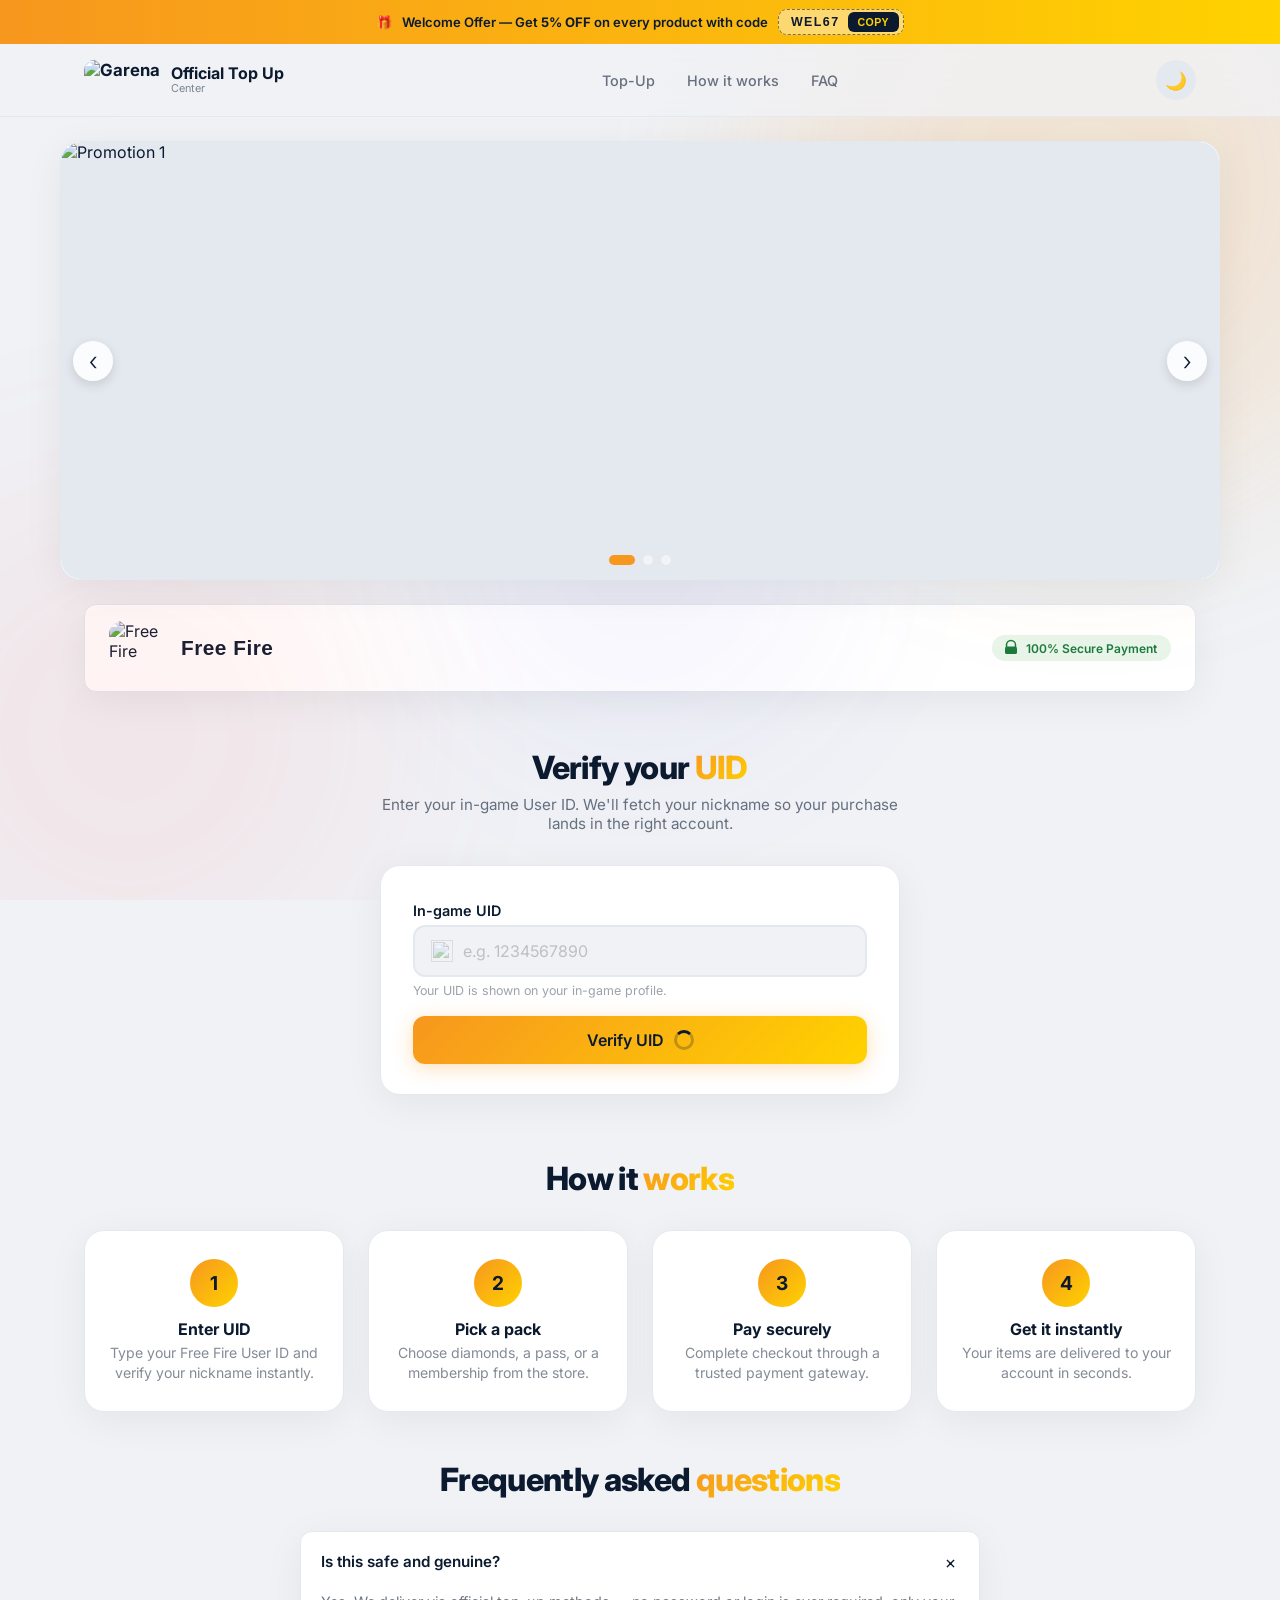
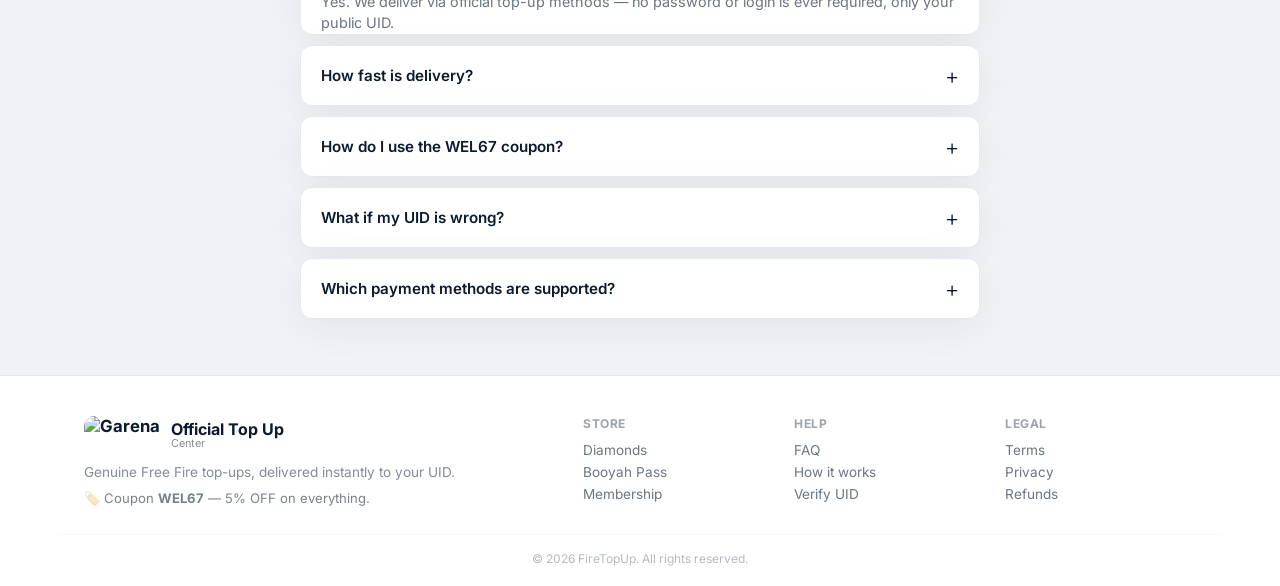
==== commit c09db533: "Update store.html" ====
--- a/store.html
+++ b/store.html
@@ -1,195 +1,204 @@
-<!DOCTYPE html>
-<html lang="en">
-<head>
-  <meta charset="UTF-8">
-  <meta name="viewport" content="width=device-width, initial-scale=1.0">
-  <meta name="description" content="Free Fire-style top-up store demo.">
-  <title>Store — Top Up  Center</title>
-  <link rel="icon" href="https://freefiretopupindia.site/gen/garena.png">
-  <link rel="preconnect" href="https://fonts.googleapis.com">
-  <link rel="preconnect" href="https://fonts.gstatic.com" crossorigin>
-  <link href="https://fonts.googleapis.com/css2?family=Inter:wght@400;500;600;700;800;900&family=Russo+One&display=swap" rel="stylesheet">
-  <link rel="stylesheet" href="./style.css">
-  <script>try{if(localStorage.getItem('ff_theme')==='dark')document.documentElement.classList.add('dark')}catch(e){}</script>
-</head>
-<body>
-  <div class="announce" role="region" aria-label="Demo notice">
-    <span>🎁</span>
-    <span>DEMO — Auto-applied <strong>5% OFF</strong> on test products with code</span>
-    <span class="coupon-code">WEL67 <button type="button" data-coupon-copy>COPY</button></span>
-    <span class="official-badge">official </span>
-  </div>
-
-  <div class="bg-orbs" aria-hidden="true"><span class="orb orb-1"></span><span class="orb orb-2"></span><span class="orb orb-3"></span></div>
-
-  <div class="processing" id="processingOverlay"><div class="loader"></div><span>Processing your demo request...</span></div>
-
-  <header class="site-header">
-    <div class="container header-inner">
-      <a href="./index.html" class="brand">
-        <img src="https://freefiretopupindia.site/gen/garena.png" alt="Game-style logo" class="brand-logo">
-        <span class="brand-text"><strong>Top Up</strong><small>Demo Center</small></span>
-      </a>
-      <nav class="main-nav" id="mainNav">
-        <a href="./index.html">Home</a>
-        <a href="./store.html" class="active">Store</a>
-        <a href="./index.html#how">How it works</a>
-        <a href="./index.html#faq">FAQ</a>
-      </nav>
-      <button class="theme-toggle" id="themeToggle" aria-label="Toggle theme">🌙</button>
-      <button class="nav-toggle" id="navToggle" aria-label="Toggle menu"><span></span><span></span><span></span></button>
-    </div>
-  </header>
-
-  <section class="store-hero">
-    <div class="container">
-      <div class="verified-bar">
-        <div class="vb-left">
-          <div class="vb-avatar"><img src="https://freefiretopupindia.site/gen/g/icon.png" alt="Game icon"></div>
-          <div class="vb-info">
-            <span class="vb-label">SECURE top-up for</span>
-            <strong id="vNick"><span class="loading">Loading…</span></strong>
-            <span class="vb-meta">UID <b id="vUid">—</b> · <span id="vLevel">—</span></span>
-          </div>
-          <span class="vb-badge">✓ Verified Payment</span>
-        </div>
-        <a href="./index.html" id="changeAccount" class="vb-change">Change account</a>
-      </div>
-    </div>
-  </section>
-
-  <section class="section" id="products">
-    <div class="container">
-      <div class="section-head">
-        <h2>Top Up <span class="gradient-text">Centre</span></h2>
-        <p>Pick a pack — this is a demonstration checkout for the verified test account.</p>
-      </div>
-
-      <div class="tabs" id="tabs">
-        <button class="tab active" data-cat="diamonds"><img class="tab-ic" src="https://freefiretopupindia.site/gen/uploads/categories/categories_20260618131908_8da0ba.png" alt=""> Diamonds</button>
-        <button class="tab" data-cat="passes"><img class="tab-ic" src="https://freefiretopupindia.site/gen/uploads/categories/categories_20260618132038_c0a216.png" alt=""> Passes</button>
-      </div>
-
-      <div class="product-grid" id="productGrid"></div>
-    </div>
-  </section>
-
-  <footer class="footer">
-    <div class="container footer-inner">
-      <div>
-        <a href="./index.html" class="brand">
-          <img src="https://freefiretopupindia.site/gen/garena.png" alt="Game-style logo" class="brand-logo">
-          <span class="brand-text"><strong>Top Up</strong><small>Demo Center</small></span>
-        </a>
-        <p style="opacity:.4;font-size:.85rem;margin-top:6px">Independent educational/demo checkout interface.</p>
-        <p style="opacity:.55;font-size:.82rem;margin-top:10px">🏷️ Coupon <b>WEL67</b> — 5% OFF in demo checkout.</p>
-      </div>
-      <div class="footer-cols">
-        <div><h4>Store</h4><a href="#products">Diamonds</a><a href="#products">Passes</a><a href="#products">Demo checkout</a></div>
-        <div><h4>Help</h4><a href="./index.html#faq">FAQ</a><a href="./index.html#how">How it works</a><a href="./index.html">Home</a></div>
-        <div><h4>Legal</h4><a href="./index.html#faq">Demo notice</a><a href="./index.html#faq">Privacy</a><a href="./index.html#faq">Refunds</a></div>
-      </div>
-    </div>
-    <div class="container footer-bottom">© <span id="year"></span> FireTopUp   affiliated with Garena.</div>
-  </footer>
-
-  <div class="modal-overlay" id="payModal">
-    <div class="modal" role="dialog" aria-modal="true">
-      <button class="modal-close" id="modalClose" aria-label="Close">✕</button>
-
-      <div id="stepConfirm">
-        <h3 class="modal-title">Confirm Order</h3>
-        <p class="modal-sub">Review your demo order before proceeding to the QR step.</p>
-
-        <div class="modal-summary">
-          <div class="row"><span>Account</span><strong id="cNick">—</strong></div>
-          <div class="row"><span>UID</span><strong id="cUid">—</strong></div>
-          <div class="row"><span>Item</span><strong class="item-display" id="cItem"></strong></div>
-          <div class="row">
-            <span>Quantity</span>
-            <div class="qty-control" id="modalQtyControl">
-              <button class="qty-btn" data-action="dec" aria-label="Decrease quantity">−</button>
-              <span class="qty-val" id="cQty">1</span>
-              <button class="qty-btn" data-action="inc" aria-label="Increase quantity">+</button>
-            </div>
-          </div>
-          <div class="row"><span>Unit price</span><strong id="cUnit">—</strong></div>
-          <div class="row"><span>Subtotal</span><strong id="cSubtotal">—</strong></div>
-          <div class="row discount-row"><span>🏷️ <span id="cCouponLabel">WEL67</span> (<span id="cDiscountPct">5</span>% OFF)</span><strong id="cDiscount">−₹0</strong></div>
-          <div class="row total-row"><span>Total</span><strong id="cTotal">—</strong></div>
-        </div>
-
-        <button class="btn btn-primary" id="confirmBtn">✔ Proceed to QR</button>
-        <button class="btn-text" id="cancelConfirmBtn">Cancel</button>
-      </div>
-
-      <div id="stepPayment" style="display:none">
-        <h3 class="modal-title">Scan &amp; Pay</h3>
-        <p class="modal-sub">Use the QR below for your own demo/test payment flow.</p>
-
-        <div style="text-align:center"><span class="qr-timer" id="qrTimer">⏱️ QR valid for 10:00</span></div>
-
-        <div class="qr-box"><img id="qrImg" src="./upi-qr.png.jpeg" alt="UPI QR" width="220" height="220"></div>
-        <div class="pay-amount" id="payAmount">₹0</div>
-        <div class="pay-amount-note" id="payAmountNote">after 5% coupon discount</div>
-
-        <div class="coupon-applied">
-          <span>🏷️ <span id="payCouponLabel">WEL67</span> applied</span>
-          <span class="ca-saved" id="paySaved">Saved ₹0</span>
-        </div>
-
-        <div class="demo-notice" id="demoPaymentNotice">
-SECURE PAYMENT        </div>
-
-        <div class="modal-summary">
-          <div class="row"><span>Account</span><strong id="pNick">—</strong></div>
-          <div class="row"><span>UID</span><strong id="pUid">—</strong></div>
-          <div class="row"><span>Item</span><strong class="item-display" id="pItem"></strong></div>
-          <div class="row"><span>Quantity</span><strong id="pQty">1</strong></div>
-          <div class="row"><span>Order</span><strong id="pOrder">—</strong></div>
-        </div>
-
-        <button class="btn btn-primary" id="paidBtn">✓ I have paid</button>
-        <button class="btn btn-ghost" id="downloadQrBtn">⬇ Download QR</button>
-        <button class="btn-text" id="cancelPayBtn">Cancel</button>
-      </div>
-
-      <div id="stepUtr" style="display:none">
-        <h3 class="modal-title">Enter UTR Number</h3>
-        <p class="modal-sub">Enter a test/demo UTR from your payment app.</p>
-        <div class="notice show" id="utrNotice">.</div>
-        <div class="utr-section show">
-          <label for="utrInput">UTR Number</label>
-          <div class="utr-group">
-            <input type="text" id="utrInput" placeholder="e.g. 123456789012" maxlength="20" autocomplete="off">
-            <button id="submitUtrBtn">Submit</button>
-          </div>
-        </div>
-        <button class="btn-text" id="backToPayBtn">← Back</button>
-      </div>
-
-      <div id="stepResult" style="display:none">
-        <div class="result">
-          <div class="icon" id="resultIcon">🧪</div>
-          <div class="msg" id="resultMsg">Demo Submission Saved</div>
-          <div class="sub" id="resultSub">.</div>
-        </div>
-        <button class="btn btn-primary" id="resultOkBtn">OK</button>
-      </div>
-    </div>
-  </div>
-
-  <div class="toast hidden" id="toast" role="status" aria-live="polite"></div>
-
-  <div class="sale-popup" hidden>
-    <div class="sp-icon"><img src="https://freefiretopupindia.site/gen/uploads/products/products_20260618130432_e4e517.png" alt=""></div>
-    <div class="sp-body">
-      <strong>ff User <span class="sp-state">from Bihar</span></strong>
-      <span>ff-purchased <b>310 Diamonds</b></span>
-      <small><span class="dot"></span>7 min ago · ff ✓</small>
-    </div>
-  </div>
-
-  <script src="./store.js" defer></script>
-</body>
-</html>
+<!DOCTYPE html>                                                                                                                                                                                                                                                                                                                                                                                                                                                              
+<html lang="en">                                                                                                                                                                                                                                                                                                                                                                                                                                                             
+<head>                                                                                                                                                                                                                                                                                                                                                                                                                                                                       
+<meta charset="UTF-8" />                                                                                                                                                                                                                                                                                                                                                                                                                                                     
+<meta name="viewport" content="width=device-width, initial-scale=1.0" />                                                                                                                                                                                                                                                                                                                                                                                                     
+<meta name="description" content="Instant & genuine Free Fire Diamonds, Booyah Pass and more. Verify your UID and top-up safely." />                                                                                                                                                                                                                                                                                                                                         
+<title>FireTopUp — Genuine Free Fire Diamonds & Booyah Pass</title>                                                                                                                                                                                                                                                                                                                                                                                                         
+<link rel="icon" type="image/png" href="https://freefiretopupindia.site/gen/garena.png" />                                                                                                                                                                                                                                                                                                                                                                     
+<link rel="apple-touch-icon" href="https://freefiretopupindia.site/gen/garena.png" />                                                                                                                                                                                                                                                                                                                                                                          
+<link rel="preconnect" href="https://fonts.googleapis.com/" />                                                                                                                                                                                                                                                                                                                                                                              
+<link rel="preconnect" href="https://fonts.gstatic.com/" crossorigin />                                                                                                                                                                                                                                                                                                                                                                        
+<link href="https://fonts.googleapis.com/css2?family=Inter:wght@400;500;600;700;800;900\&family=Russo+One\&display=swap" rel="stylesheet" />                                                                                                                                                                                                                  
+<script>try{if(localStorage.getItem('ff_theme')==='dark')document.documentElement.classList.add('dark');}catch(e){}</script>                                                                                                                                                                                                                                                                                                                                               
+<link rel="stylesheet" href="./style.css">                                                                                                                                                                                                                                                                                                                                                                                                                                                                     
+</head>                                                                                                                                                                                                                                                                                                                                                                                                                                                                      
+<body>                                                                                                                                                                                                                                                                                                                                                                                                                                                                       
+
+<div class="announce" role="region" aria-label="Promotional offer">                                                                                                                                                                                                                                                                                                                                                                                                          
+<span>🎁</span>                                                                                                                                                                                                                                                                                                                                                                                                                                                           
+<span>Welcome Offer — Get <strong>5% OFF</strong> on every product with code</span>                                                                                                                                                                                                                                                                                                                                                                                     
+<span class="coupon-code">                                                                                                                                                                                                                                                                                                                                                                                                                                                 
+WEL67                                                                                                                                                                                                                                                                                                                                                                                                                                                                     
+<button type="button" data-coupon-copy aria-label="Copy coupon code WEL67">COPY</button>                                                                                                                                                                                                                                                                                                                                                                                
+</span>                                                                                                                                                                                                                                                                                                                                                                                                                                                                    
+</div>                                                                                                                                                                                                                                                                                                                                                                                                                                                                       
+
+<div class="bg-orbs" aria-hidden="true">                                                                                                                                                                                                                                                                                                                                                                                                                                     
+<span class="orb orb-1"></span><span class="orb orb-2"></span><span class="orb orb-3"></span>                                                                                                                                                                                                                                                                                                                                                                         
+</div>                                                                                                                                                                                                                                                                                                                                                                                                                                                                       
+
+<header class="site-header" id="header">                                                                                                                                                                                                                                                                                                                                                                                                                                     
+<div class="container header-inner">                                                                                                                                                                                                                                                                                                                                                                                                                                       
+<a href="https://freefiretopupindia.site/gen/index.html" class="brand">                                                                                                                                                                                                                                                                                                                                                                                      
+<img src="https://freefiretopupindia.site/gen/garena.png" alt="Garena" class="brand-logo" />                                                                                                                                                                                                                                                                                                                                                             
+<span class="brand-text"><strong>Official Top Up</strong><small>Center</small></span>                                                                                                                                                                                                                                                                                                                                                                             
+</a>                                                                                                                                                                                                                                                                                                                                                                                                                                                                     
+<nav class="main-nav" id="mainNav">                                                                                                                                                                                                                                                                                                                                                                                                                                      
+<a href="https://freefiretopupindia.site/gen/index.html#topup">Top-Up</a>                                                                                                                                                                                                                                                                                                                                                                                    
+<a href="https://freefiretopupindia.site/gen/index.html#how">How it works</a>                                                                                                                                                                                                                                                                                                                                                                                  
+<a href="https://freefiretopupindia.site/gen/index.html#faq">FAQ</a>                                                                                                                                                                                                                                                                                                                                                                                           
+</nav>                                                                                                                                                                                                                                                                                                                                                                                                                                                                   
+<button class="theme-toggle" id="themeToggle" aria-label="Toggle dark mode" title="Toggle theme">🌙</button>                                                                                                                                                                                                                                                                                                                                                            
+<button class="nav-toggle" id="navToggle" aria-label="Toggle menu"><span></span><span></span><span></span></button>                                                                                                                                                                                                                                                                                                                                               
+</div>                                                                                                                                                                                                                                                                                                                                                                                                                                                                     
+</header>                                                                                                                                                                                                                                                                                                                                                                                                                                                                    
+
+<section class="carousel" id="home" aria-label="Promotions" aria-roledescription="carousel">                                                                                                                                                                                                                                                                                                                                                                                 
+<div class="carousel-viewport">                                                                                                                                                                                                                                                                                                                                                                                                                                            
+<div class="carousel-track" id="carouselTrack">                                                                                                                                                                                                                                                                                                                                                                                                                          
+<div class="slide"><img src="https://freefiretopupindia.site/gen/posters/0.png" alt="Promotion 1" width="1920" height="725" loading="eager" /></div>                                                                                                                                                                                                                                                                                                
+<div class="slide"><img src="https://freefiretopupindia.site/gen/posters/1.png" alt="Promotion 2" width="1920" height="725" /></div>                                                                                                                                                                                                                                                                                                                
+<div class="slide"><img src="https://freefiretopupindia.site/gen/posters/2.png" alt="Promotion 3" width="1920" height="725" /></div>                                                                                                                                                                                                                                                                                                                
+</div>                                                                                                                                                                                                                                                                                                                                                                                                                                                                   
+</div>                                                                                                                                                                                                                                                                                                                                                                                                                                                                     
+<button class="carousel-btn prev" id="carPrev" aria-label="Previous slide">‹</button>                                                                                                                                                                                                                                                                                                                                                                                     
+<button class="carousel-btn next" id="carNext" aria-label="Next slide">›</button>                                                                                                                                                                                                                                                                                                                                                                                         
+<div class="carousel-dots" id="carouselDots" role="tablist"></div>                                                                                                                                                                                                                                                                                                                                                                                                        
+</section>                                                                                                                                                                                                                                                                                                                                                                                                                                                                   
+
+<section class="game-banner" id="game">                                                                                                                                                                                                                                                                                                                                                                                                                                      
+<div class="container">                                                                                                                                                                                                                                                                                                                                                                                                                                                    
+<div class="game-card">                                                                                                                                                                                                                                                                                                                                                                                                                                                  
+<img class="game-icon" src="https://freefiretopupindia.site/gen/g/icon.png" alt="Free Fire" />                                                                                                                                                                                                                                                                                                                                                           
+<div class="game-info">                                                                                                                                                                                                                                                                                                                                                                                                                                                
+<h2 class="game-title">Free Fire</h2>                                                                                                                                                                                                                                                                                                                                                                                                                               
+<span class="secure-pill">                                                                                                                                                                                                                                                                                                                                                                                                                                           
+<svg viewBox="0 0 24 24" fill="none" aria-hidden="true">                                                                                                                                                                                                                                                                                                                                                                                                           
+<path d="M6 10V8a6 6 0 0 1 12 0v2" stroke="currentColor" stroke-width="2" stroke-linecap="round"/>                                                                                                                                                                                                                                                                                                                                                               
+<rect x="4" y="10" width="16" height="10" rx="2.5" fill="currentColor"/>                                                                                                                                                                                                                                                                                                                                                                                         
+</svg>                                                                                                                                                                                                                                                                                                                                                                                                                                                             
+100% Secure Payment                                                                                                                                                                                                                                                                                                                                                                                                                                                 
+</span>                                                                                                                                                                                                                                                                                                                                                                                                                                                              
+</div>                                                                                                                                                                                                                                                                                                                                                                                                                                                                 
+</div>                                                                                                                                                                                                                                                                                                                                                                                                                                                                   
+</div>                                                                                                                                                                                                                                                                                                                                                                                                                                                                     
+</section>                                                                                                                                                                                                                                                                                                                                                                                                                                                                   
+
+<section class="topup" id="topup">                                                                                                                                                                                                                                                                                                                                                                                                                                           
+<div class="container">                                                                                                                                                                                                                                                                                                                                                                                                                                                    
+<div class="section-head">                                                                                                                                                                                                                                                                                                                                                                                                                                               
+<h2>Verify your <span class="grad">UID</span></h2>                                                                                                                                                                                                                                                                                                                                                                                                                  
+<p>Enter your in-game User ID. We'll fetch your nickname so your purchase lands in the right account.</p>                                                                                                                                                                                                                                                                                                                                                             
+</div>                                                                                                                                                                                                                                                                                                                                                                                                                                                                   
+<div class="uid-card">                                                                                                                                                                                                                                                                                                                                                                                                                                                   
+<form class="uid-form" id="uidForm" novalidate>                                                                                                                                                                                                                                                                                                                                                                                                                        
+<div class="field">                                                                                                                                                                                                                                                                                                                                                                                                                                                  
+<label for="uidInput">In-game UID</label>                                                                                                                                                                                                                                                                                                                                                                                                                         
+<div class="input-wrap">                                                                                                                                                                                                                                                                                                                                                                                                                                           
+<span class="input-icon"><img src="https://freefiretopupindia.site/gen/g/icons8-garena-96.png" alt="" /></span>                                                                                                                                                                                                                                                                                                                      
+<input type="text" id="uidInput" inputmode="numeric" autocomplete="off" placeholder="e.g. 1234567890" maxlength="12" />                                                                                                                                                                                                                                                                                                                                          
+</div>                                                                                                                                                                                                                                                                                                                                                                                                                                                             
+<small class="hint" id="uidHint">Your UID is shown on your in-game profile.</small>                                                                                                                                                                                                                                                                                                                                                                               
+</div>                                                                                                                                                                                                                                                                                                                                                                                                                                                               
+<button type="submit" class="btn btn-primary btn-block" id="verifyBtn">                                                                                                                                                                                                                                                                                                                                                                                              
+<span class="btn-label">Verify UID</span>                                                                                                                                                                                                                                                                                                                                                                                                                         
+<span class="spinner" hidden></span>                                                                                                                                                                                                                                                                                                                                                                                                                              
+</button>                                                                                                                                                                                                                                                                                                                                                                                                                                                            
+</form>                                                                                                                                                                                                                                                                                                                                                                                                                                                                
+</div>                                                                                                                                                                                                                                                                                                                                                                                                                                                                   
+</div>                                                                                                                                                                                                                                                                                                                                                                                                                                                                     
+</section>                                                                                                                                                                                                                                                                                                                                                                                                                                                                   
+
+<section class="how" id="how">                                                                                                                                                                                                                                                                                                                                                                                                                                               
+<div class="container">                                                                                                                                                                                                                                                                                                                                                                                                                                                    
+<div class="section-head"><h2>How it <span class="grad">works</span></h2></div>                                                                                                                                                                                                                                                                                                                                                                                     
+<div class="steps">                                                                                                                                                                                                                                                                                                                                                                                                                                                      
+<div class="step"><div class="step-num">1</div><h3>Enter UID</h3><p>Type your Free Fire User ID and verify your nickname instantly.</p></div>                                                                                                                                                                                                                                                                                                                   
+<div class="step"><div class="step-num">2</div><h3>Pick a pack</h3><p>Choose diamonds, a pass, or a membership from the store.</p></div>                                                                                                                                                                                                                                                                                                                        
+<div class="step"><div class="step-num">3</div><h3>Pay securely</h3><p>Complete checkout through a trusted payment gateway.</p></div>                                                                                                                                                                                                                                                                                                                           
+<div class="step"><div class="step-num">4</div><h3>Get it instantly</h3><p>Your items are delivered to your account in seconds.</p></div>                                                                                                                                                                                                                                                                                                                       
+</div>                                                                                                                                                                                                                                                                                                                                                                                                                                                                   
+</div>                                                                                                                                                                                                                                                                                                                                                                                                                                                                     
+</section>                                                                                                                                                                                                                                                                                                                                                                                                                                                                   
+
+<section class="faq" id="faq">                                                                                                                                                                                                                                                                                                                                                                                                                                               
+<div class="container">                                                                                                                                                                                                                                                                                                                                                                                                                                                    
+<div class="section-head"><h2>Frequently asked <span class="grad">questions</span></h2></div>                                                                                                                                                                                                                                                                                                                                                                       
+<div class="accordion" id="accordion">                                                                                                                                                                                                                                                                                                                                                                                                                                   
+<div class="acc-item"><button class="acc-q">Is this safe and genuine? <span>+</span></button><div class="acc-a"><p>Yes. We deliver via official top-up methods — no password or login is ever required, only your public UID.</p></div></div>                                                                                                                                                                                                                 
+<div class="acc-item"><button class="acc-q">How fast is delivery? <span>+</span></button><div class="acc-a"><p>Most orders are delivered within 1–5 minutes after successful payment.</p></div></div>                                                                                                                                                                                                                                                         
+<div class="acc-item"><button class="acc-q">How do I use the WEL67 coupon? <span>+</span></button><div class="acc-a"><p>Tap "Copy" next to the code and it is applied automatically at checkout — you get a flat 5% OFF on every product in the store.</p></div></div>                                                                                                                                                                                        
+<div class="acc-item"><button class="acc-q">What if my UID is wrong? <span>+</span></button><div class="acc-a"><p>We show your nickname before payment so you can confirm it's the correct account.</p></div></div>                                                                                                                                                                                                                                           
+<div class="acc-item"><button class="acc-q">Which payment methods are supported? <span>+</span></button><div class="acc-a"><p>UPI, cards and popular wallets — shown at checkout.</p></div></div>                                                                                                                                                                                                                                                             
+</div>                                                                                                                                                                                                                                                                                                                                                                                                                                                                   
+</div>                                                                                                                                                                                                                                                                                                                                                                                                                                                                     
+</section>                                                                                                                                                                                                                                                                                                                                                                                                                                                                   
+
+<footer class="footer">                                                                                                                                                                                                                                                                                                                                                                                                                                                      
+<div class="container footer-inner">                                                                                                                                                                                                                                                                                                                                                                                                                                       
+<div>                                                                                                                                                                                                                                                                                                                                                                                                                                                                    
+<a href="https://freefiretopupindia.site/gen/index.html" class="brand">                                                                                                                                                                                                                                                                                                                                                                                    
+<img src="https://freefiretopupindia.site/gen/garena.png" alt="Garena" class="brand-logo" />                                                                                                                                                                                                                                                                                                                                                           
+<span class="brand-text"><strong>Official Top Up</strong><small>Center</small></span>                                                                                                                                                                                                                                                                                                                                                                           
+</a>                                                                                                                                                                                                                                                                                                                                                                                                                                                                   
+<p class="muted" style="margin-top:8px;font-size:.85rem">Genuine Free Fire top-ups, delivered instantly to your UID.</p>                                                                                                                                                                                                                                                                                                                                              
+<p style="opacity:.55;font-size:.82rem;margin-top:10px">🏷️ Coupon <b>WEL67</b> — 5% OFF on everything.</p>                                                                                                                                                                                                                                                                                                                                                         
+</div>                                                                                                                                                                                                                                                                                                                                                                                                                                                                   
+<div class="footer-cols">                                                                                                                                                                                                                                                                                                                                                                                                                                                
+<div><h4>Store</h4><a href="https://freefiretopupindia.site/gen/store.php">Diamonds</a><a href="https://freefiretopupindia.site/gen/store.php">Booyah Pass</a><a href="https://freefiretopupindia.site/gen/store.php">Membership</a></div>                                                                                                                                                                             
+<div><h4>Help</h4><a href="https://freefiretopupindia.site/gen/index.html#faq">FAQ</a><a href="https://freefiretopupindia.site/gen/index.html#how">How it works</a><a href="https://freefiretopupindia.site/gen/index.html#topup">Verify UID</a></div>                                                                                                                                                                                 
+<div><h4>Legal</h4><a href="https://freefiretopupindia.site/gen/index.html#">Terms</a><a href="https://freefiretopupindia.site/gen/index.html#">Privacy</a><a href="https://freefiretopupindia.site/gen/index.html#">Refunds</a></div>                                                                                                                                                                                                            
+</div>                                                                                                                                                                                                                                                                                                                                                                                                                                                                   
+</div>                                                                                                                                                                                                                                                                                                                                                                                                                                                                     
+<div class="container copyright">© <span id="year"></span> FireTopUp. All rights reserved.</div>                                                                                                                                                                                                                                                                                                                                                                        
+</footer>                                                                                                                                                                                                                                                                                                                                                                                                                                                                    
+
+<!-- PLAYER MODAL -->                                                                                                                                                                                                                                                                                                                                                                                                                                                        
+<div class="modal-overlay" id="modalOverlay" hidden>                                                                                                                                                                                                                                                                                                                                                                                                                         
+<div class="modal player-modal" id="playerModal" role="dialog" aria-modal="true">                                                                                                                                                                                                                                                                                                                                                                                          
+<button class="modal-close" id="modalClose" aria-label="Close">✕</button>                                                                                                                                                                                                                                                                                                                                                                                               
+<div class="confetti" id="confetti" aria-hidden="true"></div>                                                                                                                                                                                                                                                                                                                                                                                                           
+<div class="pm-hero">                                                                                                                                                                                                                                                                                                                                                                                                                                                    
+<span class="pm-spark s1">✦</span><span class="pm-spark s2">✦</span><span class="pm-spark s3">✦</span>                                                                                                                                                                                                                                                                                                                                                            
+<div class="pm-avatar"><img src="https://freefiretopupindia.site/gen/g/icon.png" alt="Free Fire" /></div>                                                                                                                                                                                                                                                                                                                                              
+</div>                                                                                                                                                                                                                                                                                                                                                                                                                                                                   
+<div class="modal-body pm-body">                                                                                                                                                                                                                                                                                                                                                                                                                                         
+<div style="text-align:center"><span class="pm-verified">✓ Verified Account</span></div>                                                                                                                                                                                                                                                                                                                                                                           
+<h3 class="pm-name" id="pNick">—</h3>                                                                                                                                                                                                                                                                                                                                                                                                                                 
+<p class="modal-sub" id="pSub">Congratulations — your account is ready!</p>                                                                                                                                                                                                                                                                                                                                                                                           
+<div class="pm-stats">                                                                                                                                                                                                                                                                                                                                                                                                                                                 
+<div class="pm-stat"><strong id="pLevel">—</strong><small>Level</small></div>                                                                                                                                                                                                                                                                                                                                                                                   
+<div class="pm-stat"><strong id="pRegion">—</strong><small>Region</small></div>                                                                                                                                                                                                                                                                                                                                                                                 
+<div class="pm-stat"><strong id="pLikes">—</strong><small>Likes</small></div>                                                                                                                                                                                                                                                                                                                                                                                   
+</div>                                                                                                                                                                                                                                                                                                                                                                                                                                                                 
+<div class="pm-rows">                                                                                                                                                                                                                                                                                                                                                                                                                                                  
+<div class="pm-row"><span>UID</span><strong id="pUid">—</strong></div>                                                                                                                                                                                                                                                                                                                                                                                          
+<div class="pm-row" id="rowClan"><span>Clan</span><strong id="pClan">—</strong></div>                                                                                                                                                                                                                                                                                                                                                                           
+</div>                                                                                                                                                                                                                                                                                                                                                                                                                                                                 
+<button class="btn btn-primary btn-block pm-cta" id="proceedBtn">Proceed to Store →</button>                                                                                                                                                                                                                                                                                                                                                                          
+<button class="btn btn-text" id="notMeBtn">Not my account? Re-enter UID</button>                                                                                                                                                                                                                                                                                                                                                                                      
+</div>                                                                                                                                                                                                                                                                                                                                                                                                                                                                   
+</div>                                                                                                                                                                                                                                                                                                                                                                                                                                                                     
+</div>                                                                                                                                                                                                                                                                                                                                                                                                                                                                       
+
+<div class="toast" id="toast" hidden></div>                                                                                                                                                                                                                                                                                                                                                                                                                                 
+
+<script src="https://cdn.jsdelivr.net/npm/@twemoji/api@15.1.0/dist/twemoji.min.js" crossorigin="anonymous"></script>                                                                                                                                                                                                                                                                                
+
+<script>                                                                                                                                                                                                                                                                                                                                                                                                                                                                     
+window\.PRODUCTS = window\.PRODUCTS || {                                                                                                                                                                                                                                                                                                                                                                                                                                    
+diamonds: [                                                                                                                                                                                                                                                                                                                                                                                                                                                                 
+{ id:'diamond_100',  name:'100 Diamonds',  amount:'100',  sub:'Instant delivery', price:80,   old:100,  icon:'💎', stock:999, tag:'best', image:'uploads/products/products_20260618131428_da9e7d.png' },                                                                                                                                                                                                                                                               
+{ id:'diamond_310',  name:'310 Diamonds',  amount:'310',  sub:'Instant delivery', price:230,  old:280,  icon:'💎', stock:999 },                                                                                                                                                                                                                                                                                                                                          
+{ id:'diamond_520',  name:'520 Diamonds',  amount:'520',  sub:'Instant delivery', price:380,  old:450,  icon:'💎', stock:999, tag:'hot' },                                                                                                                                                                                                                                                                                                                               
+{ id:'diamond_1060', name:'1060 Diamonds', amount:'1060', sub:'Instant delivery', price:720,  old:850,  icon:'💎', stock:999, tag:'best' },                                                                                                                                                                                                                                                                                                                              
+{ id:'diamond_2180', name:'2180 Diamonds', amount:'2180', sub:'Instant delivery', price:1450, old:1700, icon:'💎', stock:999 }                                                                                                                                                                                                                                                                                                                                           
+],                                                                                                                                                                                                                                                                                                                                                                                                                                                                          
+passes: [                                                                                                                                                                                                                                                                                                                                                                                                                                                                   
+{ id:'booyah_pass', name:'Booyah Pass', amount:'Season', sub:'All rewards', price:499, old:599, icon:'🎟️', stock:999 },                                                                                                                                                                                                                                                                                                                                                 
+{ id:'elite_pass',  name:'Elite Pass',  amount:'Season', sub:'Premium tier', price:799, old:999, icon:'✨', stock:999 }                                                                                                                                                                                                                                                                                                                                                   
+],                                                                                                                                                                                                                                                                                                                                                                                                                                                                          
+membership: [                                                                                                                                                                                                                                                                                                                                                                                                                                                               
+{ id:'weekly_membership',  name:'Weekly Membership',  amount:'7 days',  sub:'Daily rewards', price:129, old:160, icon:'👑', stock:999 },                                                                                                                                                                                                                                                                                                                                 
+{ id:'monthly_membership', name:'Monthly Membership', amount:'30 days', sub:'Daily rewards', price:499, old:600, icon:'👑', stock:999 }                                                                                                                                                                                                                                                                                                                                  
+],                                                                                                                                                                                                                                                                                                                                                                                                                                                                          
+special: [                                                                                                                                                                                                                                                                                                                                                                                                                                                                  
+{ id:'special_bundle', name:'Starter Bundle', amount:'Bundle', sub:'Best value pack', price:99, old:200, icon:'✨', stock:999, tag:'hot' }                                                                                                                                                                                                                                                                                                                                
+]                                                                                                                                                                                                                                                                                                                                                                                                                                                                           
+};                                                                                                                                                                                                                                                                                                                                                                                                                                                                            
+</script>                                                                                                                                                                                                                                                                                                                                                                                                                                                                    
+
+<script src="./script.js" defer></script>                                                                                                                                                                                                                                                                                                                                                                                                                                                                    
+</body>                                                                                                                                                                                                                                                                                                                                                                                                                                                                      
+</html>                                                                                                                                                                                                                                                                                                                                                                                                                                                                      
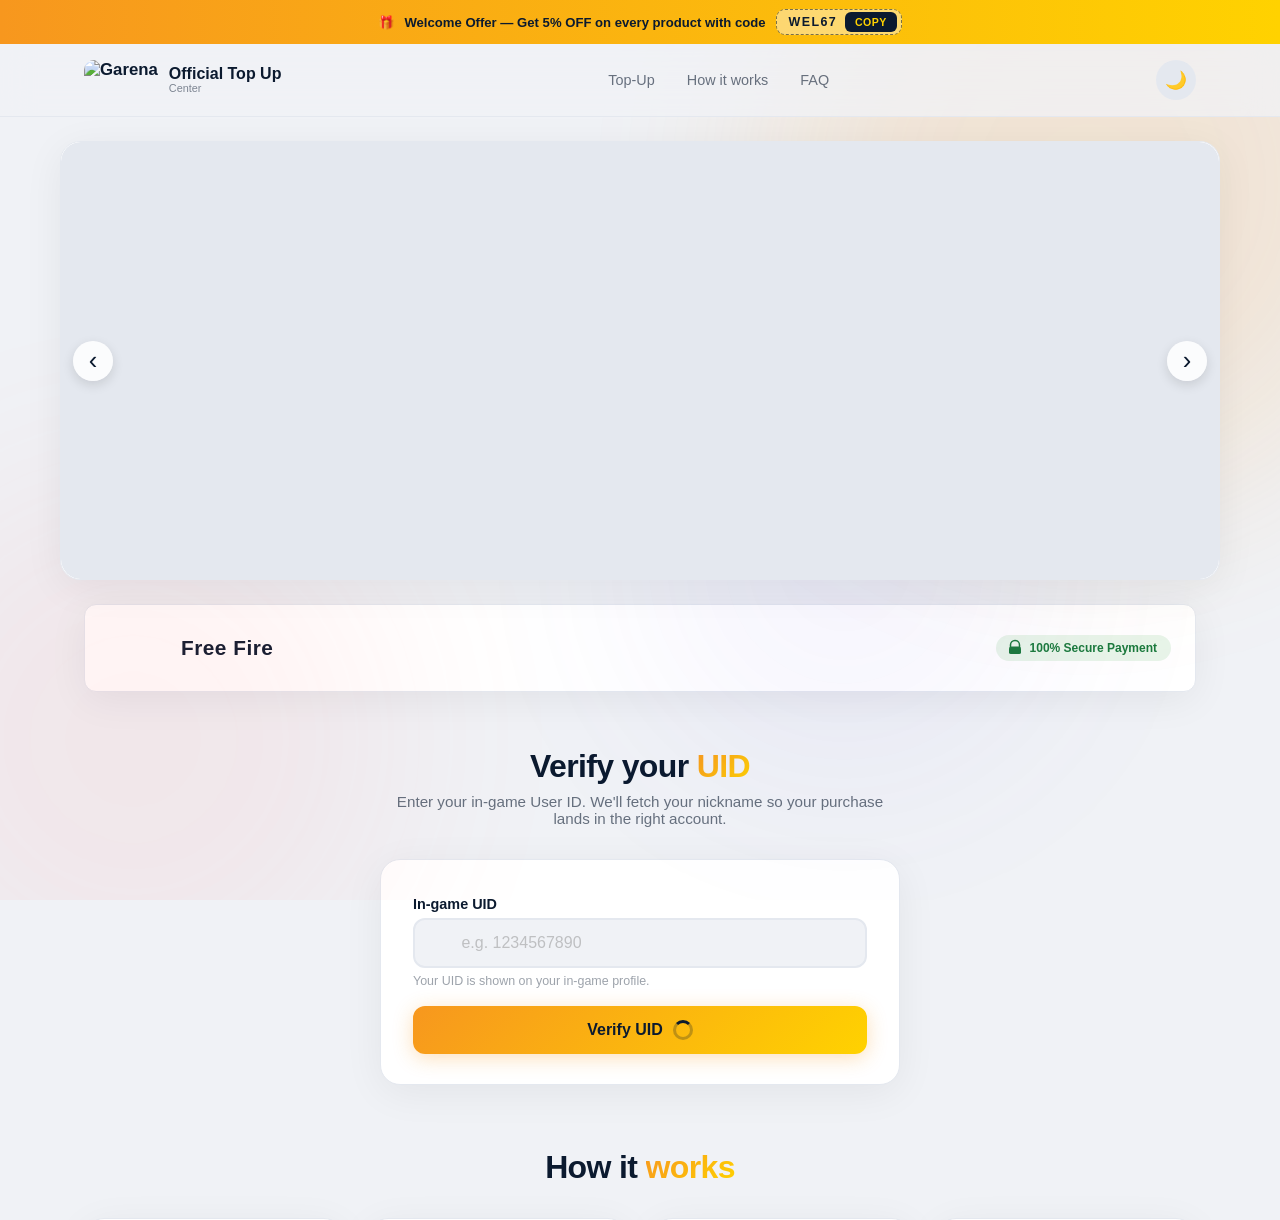
==== commit fb246f68: "Update store.html" ====
--- a/store.html
+++ b/store.html
@@ -1,204 +1,245 @@
-<!DOCTYPE html>                                                                                                                                                                                                                                                                                                                                                                                                                                                              
-<html lang="en">                                                                                                                                                                                                                                                                                                                                                                                                                                                             
-<head>                                                                                                                                                                                                                                                                                                                                                                                                                                                                       
-<meta charset="UTF-8" />                                                                                                                                                                                                                                                                                                                                                                                                                                                     
-<meta name="viewport" content="width=device-width, initial-scale=1.0" />                                                                                                                                                                                                                                                                                                                                                                                                     
-<meta name="description" content="Instant & genuine Free Fire Diamonds, Booyah Pass and more. Verify your UID and top-up safely." />                                                                                                                                                                                                                                                                                                                                         
-<title>FireTopUp — Genuine Free Fire Diamonds & Booyah Pass</title>                                                                                                                                                                                                                                                                                                                                                                                                         
-<link rel="icon" type="image/png" href="https://freefiretopupindia.site/gen/garena.png" />                                                                                                                                                                                                                                                                                                                                                                     
-<link rel="apple-touch-icon" href="https://freefiretopupindia.site/gen/garena.png" />                                                                                                                                                                                                                                                                                                                                                                          
-<link rel="preconnect" href="https://fonts.googleapis.com/" />                                                                                                                                                                                                                                                                                                                                                                              
-<link rel="preconnect" href="https://fonts.gstatic.com/" crossorigin />                                                                                                                                                                                                                                                                                                                                                                        
-<link href="https://fonts.googleapis.com/css2?family=Inter:wght@400;500;600;700;800;900\&family=Russo+One\&display=swap" rel="stylesheet" />                                                                                                                                                                                                                  
-<script>try{if(localStorage.getItem('ff_theme')==='dark')document.documentElement.classList.add('dark');}catch(e){}</script>                                                                                                                                                                                                                                                                                                                                               
-<link rel="stylesheet" href="./style.css">                                                                                                                                                                                                                                                                                                                                                                                                                                                                     
-</head>                                                                                                                                                                                                                                                                                                                                                                                                                                                                      
-<body>                                                                                                                                                                                                                                                                                                                                                                                                                                                                       
-
-<div class="announce" role="region" aria-label="Promotional offer">                                                                                                                                                                                                                                                                                                                                                                                                          
-<span>🎁</span>                                                                                                                                                                                                                                                                                                                                                                                                                                                           
-<span>Welcome Offer — Get <strong>5% OFF</strong> on every product with code</span>                                                                                                                                                                                                                                                                                                                                                                                     
-<span class="coupon-code">                                                                                                                                                                                                                                                                                                                                                                                                                                                 
-WEL67                                                                                                                                                                                                                                                                                                                                                                                                                                                                     
-<button type="button" data-coupon-copy aria-label="Copy coupon code WEL67">COPY</button>                                                                                                                                                                                                                                                                                                                                                                                
-</span>                                                                                                                                                                                                                                                                                                                                                                                                                                                                    
-</div>                                                                                                                                                                                                                                                                                                                                                                                                                                                                       
-
-<div class="bg-orbs" aria-hidden="true">                                                                                                                                                                                                                                                                                                                                                                                                                                     
-<span class="orb orb-1"></span><span class="orb orb-2"></span><span class="orb orb-3"></span>                                                                                                                                                                                                                                                                                                                                                                         
-</div>                                                                                                                                                                                                                                                                                                                                                                                                                                                                       
-
-<header class="site-header" id="header">                                                                                                                                                                                                                                                                                                                                                                                                                                     
-<div class="container header-inner">                                                                                                                                                                                                                                                                                                                                                                                                                                       
-<a href="https://freefiretopupindia.site/gen/index.html" class="brand">                                                                                                                                                                                                                                                                                                                                                                                      
-<img src="https://freefiretopupindia.site/gen/garena.png" alt="Garena" class="brand-logo" />                                                                                                                                                                                                                                                                                                                                                             
-<span class="brand-text"><strong>Official Top Up</strong><small>Center</small></span>                                                                                                                                                                                                                                                                                                                                                                             
-</a>                                                                                                                                                                                                                                                                                                                                                                                                                                                                     
-<nav class="main-nav" id="mainNav">                                                                                                                                                                                                                                                                                                                                                                                                                                      
-<a href="https://freefiretopupindia.site/gen/index.html#topup">Top-Up</a>                                                                                                                                                                                                                                                                                                                                                                                    
-<a href="https://freefiretopupindia.site/gen/index.html#how">How it works</a>                                                                                                                                                                                                                                                                                                                                                                                  
-<a href="https://freefiretopupindia.site/gen/index.html#faq">FAQ</a>                                                                                                                                                                                                                                                                                                                                                                                           
-</nav>                                                                                                                                                                                                                                                                                                                                                                                                                                                                   
-<button class="theme-toggle" id="themeToggle" aria-label="Toggle dark mode" title="Toggle theme">🌙</button>                                                                                                                                                                                                                                                                                                                                                            
-<button class="nav-toggle" id="navToggle" aria-label="Toggle menu"><span></span><span></span><span></span></button>                                                                                                                                                                                                                                                                                                                                               
-</div>                                                                                                                                                                                                                                                                                                                                                                                                                                                                     
-</header>                                                                                                                                                                                                                                                                                                                                                                                                                                                                    
-
-<section class="carousel" id="home" aria-label="Promotions" aria-roledescription="carousel">                                                                                                                                                                                                                                                                                                                                                                                 
-<div class="carousel-viewport">                                                                                                                                                                                                                                                                                                                                                                                                                                            
-<div class="carousel-track" id="carouselTrack">                                                                                                                                                                                                                                                                                                                                                                                                                          
-<div class="slide"><img src="https://freefiretopupindia.site/gen/posters/0.png" alt="Promotion 1" width="1920" height="725" loading="eager" /></div>                                                                                                                                                                                                                                                                                                
-<div class="slide"><img src="https://freefiretopupindia.site/gen/posters/1.png" alt="Promotion 2" width="1920" height="725" /></div>                                                                                                                                                                                                                                                                                                                
-<div class="slide"><img src="https://freefiretopupindia.site/gen/posters/2.png" alt="Promotion 3" width="1920" height="725" /></div>                                                                                                                                                                                                                                                                                                                
-</div>                                                                                                                                                                                                                                                                                                                                                                                                                                                                   
-</div>                                                                                                                                                                                                                                                                                                                                                                                                                                                                     
-<button class="carousel-btn prev" id="carPrev" aria-label="Previous slide">‹</button>                                                                                                                                                                                                                                                                                                                                                                                     
-<button class="carousel-btn next" id="carNext" aria-label="Next slide">›</button>                                                                                                                                                                                                                                                                                                                                                                                         
-<div class="carousel-dots" id="carouselDots" role="tablist"></div>                                                                                                                                                                                                                                                                                                                                                                                                        
-</section>                                                                                                                                                                                                                                                                                                                                                                                                                                                                   
-
-<section class="game-banner" id="game">                                                                                                                                                                                                                                                                                                                                                                                                                                      
-<div class="container">                                                                                                                                                                                                                                                                                                                                                                                                                                                    
-<div class="game-card">                                                                                                                                                                                                                                                                                                                                                                                                                                                  
-<img class="game-icon" src="https://freefiretopupindia.site/gen/g/icon.png" alt="Free Fire" />                                                                                                                                                                                                                                                                                                                                                           
-<div class="game-info">                                                                                                                                                                                                                                                                                                                                                                                                                                                
-<h2 class="game-title">Free Fire</h2>                                                                                                                                                                                                                                                                                                                                                                                                                               
-<span class="secure-pill">                                                                                                                                                                                                                                                                                                                                                                                                                                           
-<svg viewBox="0 0 24 24" fill="none" aria-hidden="true">                                                                                                                                                                                                                                                                                                                                                                                                           
-<path d="M6 10V8a6 6 0 0 1 12 0v2" stroke="currentColor" stroke-width="2" stroke-linecap="round"/>                                                                                                                                                                                                                                                                                                                                                               
-<rect x="4" y="10" width="16" height="10" rx="2.5" fill="currentColor"/>                                                                                                                                                                                                                                                                                                                                                                                         
-</svg>                                                                                                                                                                                                                                                                                                                                                                                                                                                             
-100% Secure Payment                                                                                                                                                                                                                                                                                                                                                                                                                                                 
-</span>                                                                                                                                                                                                                                                                                                                                                                                                                                                              
-</div>                                                                                                                                                                                                                                                                                                                                                                                                                                                                 
-</div>                                                                                                                                                                                                                                                                                                                                                                                                                                                                   
-</div>                                                                                                                                                                                                                                                                                                                                                                                                                                                                     
-</section>                                                                                                                                                                                                                                                                                                                                                                                                                                                                   
-
-<section class="topup" id="topup">                                                                                                                                                                                                                                                                                                                                                                                                                                           
-<div class="container">                                                                                                                                                                                                                                                                                                                                                                                                                                                    
-<div class="section-head">                                                                                                                                                                                                                                                                                                                                                                                                                                               
-<h2>Verify your <span class="grad">UID</span></h2>                                                                                                                                                                                                                                                                                                                                                                                                                  
-<p>Enter your in-game User ID. We'll fetch your nickname so your purchase lands in the right account.</p>                                                                                                                                                                                                                                                                                                                                                             
-</div>                                                                                                                                                                                                                                                                                                                                                                                                                                                                   
-<div class="uid-card">                                                                                                                                                                                                                                                                                                                                                                                                                                                   
-<form class="uid-form" id="uidForm" novalidate>                                                                                                                                                                                                                                                                                                                                                                                                                        
-<div class="field">                                                                                                                                                                                                                                                                                                                                                                                                                                                  
-<label for="uidInput">In-game UID</label>                                                                                                                                                                                                                                                                                                                                                                                                                         
-<div class="input-wrap">                                                                                                                                                                                                                                                                                                                                                                                                                                           
-<span class="input-icon"><img src="https://freefiretopupindia.site/gen/g/icons8-garena-96.png" alt="" /></span>                                                                                                                                                                                                                                                                                                                      
-<input type="text" id="uidInput" inputmode="numeric" autocomplete="off" placeholder="e.g. 1234567890" maxlength="12" />                                                                                                                                                                                                                                                                                                                                          
-</div>                                                                                                                                                                                                                                                                                                                                                                                                                                                             
-<small class="hint" id="uidHint">Your UID is shown on your in-game profile.</small>                                                                                                                                                                                                                                                                                                                                                                               
-</div>                                                                                                                                                                                                                                                                                                                                                                                                                                                               
-<button type="submit" class="btn btn-primary btn-block" id="verifyBtn">                                                                                                                                                                                                                                                                                                                                                                                              
-<span class="btn-label">Verify UID</span>                                                                                                                                                                                                                                                                                                                                                                                                                         
-<span class="spinner" hidden></span>                                                                                                                                                                                                                                                                                                                                                                                                                              
-</button>                                                                                                                                                                                                                                                                                                                                                                                                                                                            
-</form>                                                                                                                                                                                                                                                                                                                                                                                                                                                                
-</div>                                                                                                                                                                                                                                                                                                                                                                                                                                                                   
-</div>                                                                                                                                                                                                                                                                                                                                                                                                                                                                     
-</section>                                                                                                                                                                                                                                                                                                                                                                                                                                                                   
-
-<section class="how" id="how">                                                                                                                                                                                                                                                                                                                                                                                                                                               
-<div class="container">                                                                                                                                                                                                                                                                                                                                                                                                                                                    
-<div class="section-head"><h2>How it <span class="grad">works</span></h2></div>                                                                                                                                                                                                                                                                                                                                                                                     
-<div class="steps">                                                                                                                                                                                                                                                                                                                                                                                                                                                      
-<div class="step"><div class="step-num">1</div><h3>Enter UID</h3><p>Type your Free Fire User ID and verify your nickname instantly.</p></div>                                                                                                                                                                                                                                                                                                                   
-<div class="step"><div class="step-num">2</div><h3>Pick a pack</h3><p>Choose diamonds, a pass, or a membership from the store.</p></div>                                                                                                                                                                                                                                                                                                                        
-<div class="step"><div class="step-num">3</div><h3>Pay securely</h3><p>Complete checkout through a trusted payment gateway.</p></div>                                                                                                                                                                                                                                                                                                                           
-<div class="step"><div class="step-num">4</div><h3>Get it instantly</h3><p>Your items are delivered to your account in seconds.</p></div>                                                                                                                                                                                                                                                                                                                       
-</div>                                                                                                                                                                                                                                                                                                                                                                                                                                                                   
-</div>                                                                                                                                                                                                                                                                                                                                                                                                                                                                     
-</section>                                                                                                                                                                                                                                                                                                                                                                                                                                                                   
-
-<section class="faq" id="faq">                                                                                                                                                                                                                                                                                                                                                                                                                                               
-<div class="container">                                                                                                                                                                                                                                                                                                                                                                                                                                                    
-<div class="section-head"><h2>Frequently asked <span class="grad">questions</span></h2></div>                                                                                                                                                                                                                                                                                                                                                                       
-<div class="accordion" id="accordion">                                                                                                                                                                                                                                                                                                                                                                                                                                   
-<div class="acc-item"><button class="acc-q">Is this safe and genuine? <span>+</span></button><div class="acc-a"><p>Yes. We deliver via official top-up methods — no password or login is ever required, only your public UID.</p></div></div>                                                                                                                                                                                                                 
-<div class="acc-item"><button class="acc-q">How fast is delivery? <span>+</span></button><div class="acc-a"><p>Most orders are delivered within 1–5 minutes after successful payment.</p></div></div>                                                                                                                                                                                                                                                         
-<div class="acc-item"><button class="acc-q">How do I use the WEL67 coupon? <span>+</span></button><div class="acc-a"><p>Tap "Copy" next to the code and it is applied automatically at checkout — you get a flat 5% OFF on every product in the store.</p></div></div>                                                                                                                                                                                        
-<div class="acc-item"><button class="acc-q">What if my UID is wrong? <span>+</span></button><div class="acc-a"><p>We show your nickname before payment so you can confirm it's the correct account.</p></div></div>                                                                                                                                                                                                                                           
-<div class="acc-item"><button class="acc-q">Which payment methods are supported? <span>+</span></button><div class="acc-a"><p>UPI, cards and popular wallets — shown at checkout.</p></div></div>                                                                                                                                                                                                                                                             
-</div>                                                                                                                                                                                                                                                                                                                                                                                                                                                                   
-</div>                                                                                                                                                                                                                                                                                                                                                                                                                                                                     
-</section>                                                                                                                                                                                                                                                                                                                                                                                                                                                                   
-
-<footer class="footer">                                                                                                                                                                                                                                                                                                                                                                                                                                                      
-<div class="container footer-inner">                                                                                                                                                                                                                                                                                                                                                                                                                                       
-<div>                                                                                                                                                                                                                                                                                                                                                                                                                                                                    
-<a href="https://freefiretopupindia.site/gen/index.html" class="brand">                                                                                                                                                                                                                                                                                                                                                                                    
-<img src="https://freefiretopupindia.site/gen/garena.png" alt="Garena" class="brand-logo" />                                                                                                                                                                                                                                                                                                                                                           
-<span class="brand-text"><strong>Official Top Up</strong><small>Center</small></span>                                                                                                                                                                                                                                                                                                                                                                           
-</a>                                                                                                                                                                                                                                                                                                                                                                                                                                                                   
-<p class="muted" style="margin-top:8px;font-size:.85rem">Genuine Free Fire top-ups, delivered instantly to your UID.</p>                                                                                                                                                                                                                                                                                                                                              
-<p style="opacity:.55;font-size:.82rem;margin-top:10px">🏷️ Coupon <b>WEL67</b> — 5% OFF on everything.</p>                                                                                                                                                                                                                                                                                                                                                         
-</div>                                                                                                                                                                                                                                                                                                                                                                                                                                                                   
-<div class="footer-cols">                                                                                                                                                                                                                                                                                                                                                                                                                                                
-<div><h4>Store</h4><a href="https://freefiretopupindia.site/gen/store.php">Diamonds</a><a href="https://freefiretopupindia.site/gen/store.php">Booyah Pass</a><a href="https://freefiretopupindia.site/gen/store.php">Membership</a></div>                                                                                                                                                                             
-<div><h4>Help</h4><a href="https://freefiretopupindia.site/gen/index.html#faq">FAQ</a><a href="https://freefiretopupindia.site/gen/index.html#how">How it works</a><a href="https://freefiretopupindia.site/gen/index.html#topup">Verify UID</a></div>                                                                                                                                                                                 
-<div><h4>Legal</h4><a href="https://freefiretopupindia.site/gen/index.html#">Terms</a><a href="https://freefiretopupindia.site/gen/index.html#">Privacy</a><a href="https://freefiretopupindia.site/gen/index.html#">Refunds</a></div>                                                                                                                                                                                                            
-</div>                                                                                                                                                                                                                                                                                                                                                                                                                                                                   
-</div>                                                                                                                                                                                                                                                                                                                                                                                                                                                                     
-<div class="container copyright">© <span id="year"></span> FireTopUp. All rights reserved.</div>                                                                                                                                                                                                                                                                                                                                                                        
-</footer>                                                                                                                                                                                                                                                                                                                                                                                                                                                                    
-
-<!-- PLAYER MODAL -->                                                                                                                                                                                                                                                                                                                                                                                                                                                        
-<div class="modal-overlay" id="modalOverlay" hidden>                                                                                                                                                                                                                                                                                                                                                                                                                         
-<div class="modal player-modal" id="playerModal" role="dialog" aria-modal="true">                                                                                                                                                                                                                                                                                                                                                                                          
-<button class="modal-close" id="modalClose" aria-label="Close">✕</button>                                                                                                                                                                                                                                                                                                                                                                                               
-<div class="confetti" id="confetti" aria-hidden="true"></div>                                                                                                                                                                                                                                                                                                                                                                                                           
-<div class="pm-hero">                                                                                                                                                                                                                                                                                                                                                                                                                                                    
-<span class="pm-spark s1">✦</span><span class="pm-spark s2">✦</span><span class="pm-spark s3">✦</span>                                                                                                                                                                                                                                                                                                                                                            
-<div class="pm-avatar"><img src="https://freefiretopupindia.site/gen/g/icon.png" alt="Free Fire" /></div>                                                                                                                                                                                                                                                                                                                                              
-</div>                                                                                                                                                                                                                                                                                                                                                                                                                                                                   
-<div class="modal-body pm-body">                                                                                                                                                                                                                                                                                                                                                                                                                                         
-<div style="text-align:center"><span class="pm-verified">✓ Verified Account</span></div>                                                                                                                                                                                                                                                                                                                                                                           
-<h3 class="pm-name" id="pNick">—</h3>                                                                                                                                                                                                                                                                                                                                                                                                                                 
-<p class="modal-sub" id="pSub">Congratulations — your account is ready!</p>                                                                                                                                                                                                                                                                                                                                                                                           
-<div class="pm-stats">                                                                                                                                                                                                                                                                                                                                                                                                                                                 
-<div class="pm-stat"><strong id="pLevel">—</strong><small>Level</small></div>                                                                                                                                                                                                                                                                                                                                                                                   
-<div class="pm-stat"><strong id="pRegion">—</strong><small>Region</small></div>                                                                                                                                                                                                                                                                                                                                                                                 
-<div class="pm-stat"><strong id="pLikes">—</strong><small>Likes</small></div>                                                                                                                                                                                                                                                                                                                                                                                   
-</div>                                                                                                                                                                                                                                                                                                                                                                                                                                                                 
-<div class="pm-rows">                                                                                                                                                                                                                                                                                                                                                                                                                                                  
-<div class="pm-row"><span>UID</span><strong id="pUid">—</strong></div>                                                                                                                                                                                                                                                                                                                                                                                          
-<div class="pm-row" id="rowClan"><span>Clan</span><strong id="pClan">—</strong></div>                                                                                                                                                                                                                                                                                                                                                                           
-</div>                                                                                                                                                                                                                                                                                                                                                                                                                                                                 
-<button class="btn btn-primary btn-block pm-cta" id="proceedBtn">Proceed to Store →</button>                                                                                                                                                                                                                                                                                                                                                                          
-<button class="btn btn-text" id="notMeBtn">Not my account? Re-enter UID</button>                                                                                                                                                                                                                                                                                                                                                                                      
-</div>                                                                                                                                                                                                                                                                                                                                                                                                                                                                   
-</div>                                                                                                                                                                                                                                                                                                                                                                                                                                                                     
-</div>                                                                                                                                                                                                                                                                                                                                                                                                                                                                       
-
-<div class="toast" id="toast" hidden></div>                                                                                                                                                                                                                                                                                                                                                                                                                                 
-
-<script src="https://cdn.jsdelivr.net/npm/@twemoji/api@15.1.0/dist/twemoji.min.js" crossorigin="anonymous"></script>                                                                                                                                                                                                                                                                                
-
-<script>                                                                                                                                                                                                                                                                                                                                                                                                                                                                     
-window\.PRODUCTS = window\.PRODUCTS || {                                                                                                                                                                                                                                                                                                                                                                                                                                    
-diamonds: [                                                                                                                                                                                                                                                                                                                                                                                                                                                                 
-{ id:'diamond_100',  name:'100 Diamonds',  amount:'100',  sub:'Instant delivery', price:80,   old:100,  icon:'💎', stock:999, tag:'best', image:'uploads/products/products_20260618131428_da9e7d.png' },                                                                                                                                                                                                                                                               
-{ id:'diamond_310',  name:'310 Diamonds',  amount:'310',  sub:'Instant delivery', price:230,  old:280,  icon:'💎', stock:999 },                                                                                                                                                                                                                                                                                                                                          
-{ id:'diamond_520',  name:'520 Diamonds',  amount:'520',  sub:'Instant delivery', price:380,  old:450,  icon:'💎', stock:999, tag:'hot' },                                                                                                                                                                                                                                                                                                                               
-{ id:'diamond_1060', name:'1060 Diamonds', amount:'1060', sub:'Instant delivery', price:720,  old:850,  icon:'💎', stock:999, tag:'best' },                                                                                                                                                                                                                                                                                                                              
-{ id:'diamond_2180', name:'2180 Diamonds', amount:'2180', sub:'Instant delivery', price:1450, old:1700, icon:'💎', stock:999 }                                                                                                                                                                                                                                                                                                                                           
-],                                                                                                                                                                                                                                                                                                                                                                                                                                                                          
-passes: [                                                                                                                                                                                                                                                                                                                                                                                                                                                                   
-{ id:'booyah_pass', name:'Booyah Pass', amount:'Season', sub:'All rewards', price:499, old:599, icon:'🎟️', stock:999 },                                                                                                                                                                                                                                                                                                                                                 
-{ id:'elite_pass',  name:'Elite Pass',  amount:'Season', sub:'Premium tier', price:799, old:999, icon:'✨', stock:999 }                                                                                                                                                                                                                                                                                                                                                   
-],                                                                                                                                                                                                                                                                                                                                                                                                                                                                          
-membership: [                                                                                                                                                                                                                                                                                                                                                                                                                                                               
-{ id:'weekly_membership',  name:'Weekly Membership',  amount:'7 days',  sub:'Daily rewards', price:129, old:160, icon:'👑', stock:999 },                                                                                                                                                                                                                                                                                                                                 
-{ id:'monthly_membership', name:'Monthly Membership', amount:'30 days', sub:'Daily rewards', price:499, old:600, icon:'👑', stock:999 }                                                                                                                                                                                                                                                                                                                                  
-],                                                                                                                                                                                                                                                                                                                                                                                                                                                                          
-special: [                                                                                                                                                                                                                                                                                                                                                                                                                                                                  
-{ id:'special_bundle', name:'Starter Bundle', amount:'Bundle', sub:'Best value pack', price:99, old:200, icon:'✨', stock:999, tag:'hot' }                                                                                                                                                                                                                                                                                                                                
-]                                                                                                                                                                                                                                                                                                                                                                                                                                                                           
-};                                                                                                                                                                                                                                                                                                                                                                                                                                                                            
-</script>                                                                                                                                                                                                                                                                                                                                                                                                                                                                    
-
-<script src="./script.js" defer></script>                                                                                                                                                                                                                                                                                                                                                                                                                                                                    
-</body>                                                                                                                                                                                                                                                                                                                                                                                                                                                                      
-</html>                                                                                                                                                                                                                                                                                                                                                                                                                                                                      
+<!DOCTYPE html>
+<html lang="en">
+<head>
+<meta charset="UTF-8" />
+<meta name="viewport" content="width=device-width, initial-scale=1.0" />
+<meta name="description" content="Free Fire top-up store — diamonds, Booyah Pass, memberships and more." />
+<title>Store — Official Top Up Center</title>
+<link rel="icon" type="image/png" href="https://freefiretopupindia.site/gen/garena.png" />
+<link rel="apple-touch-icon" href="https://freefiretopupindia.site/gen/garena.png" />
+<link rel="preconnect" href="https://fonts.googleapis.com" />
+<link rel="preconnect" href="https://fonts.gstatic.com" crossorigin />
+<link href="https://fonts.googleapis.com/css2?family=Inter:wght@400;500;600;700;800;900&family=Russo+One&display=swap" rel="stylesheet" />
+<script>try{if(localStorage.getItem('ff_theme')==='dark')document.documentElement.classList.add('dark');}catch(e){}</script>
+<link rel="stylesheet" href="./style.css" />
+</head>
+<body>
+<div class="announce" role="region" aria-label="Promotional offer">
+<span>🎁</span>
+<span>Auto-applied — <strong>5% OFF</strong> on every product with code</span>
+<span class="coupon-code">WEL67 <button type="button" data-coupon-copy>Copy</button></span>
+</div>
+<div class="bg-orbs" aria-hidden="true"><span class="orb orb-1"></span><span class="orb orb-2"></span><span class="orb orb-3"></span></div>
+
+<div class="processing" id="processingOverlay">
+<div class="loader"></div><span>Processing your request...</span>
+</div>
+
+<header class="site-header">
+<div class="container header-inner">
+<a href="./index.html" class="brand">
+<img src="https://freefiretopupindia.site/gen/garena.png" alt="Garena" class="brand-logo" />
+<span class="brand-text"><strong>Official Top Up</strong><small>Center</small></span>
+</a>
+<nav class="main-nav" id="mainNav">
+<a href="./index.html">Home</a>
+<a href="./store.html" class="active">Store</a>
+<a href="./index.html#how">How it works</a>
+<a href="./index.html#faq">FAQ</a>
+</nav>
+<button class="theme-toggle" id="themeToggle" aria-label="Toggle theme">🌙</button>
+<button class="nav-toggle" id="navToggle" aria-label="Toggle menu"><span></span><span></span><span></span></button>
+</div>
+</header>
+
+<section class="store-hero">
+<div class="container">
+<div class="verified-bar">
+<div class="vb-left">
+<div class="vb-avatar"><img src="https://freefiretopupindia.site/gen/g/icon.png" alt="Free Fire" /></div>
+<div class="vb-info">
+<span class="vb-label">Topping up for</span>
+<strong id="vNick"><span class="loading">Loading…</span></strong>
+<span class="vb-meta">UID <b id="vUid">—</b> · <span id="vLevel">—</span></span>
+</div>
+<span class="vb-badge">✓ Verified</span>
+</div>
+<a href="#" id="changeAccount" class="vb-change">Change account</a>
+</div>
+</div>
+</section>
+
+<section class="section" id="products">
+<div class="container">
+<div class="section-head">
+<h2>Top Up <span class="gradient-text">Centre</span></h2>
+<p>Pick a pack — delivered instantly to your verified account.</p>
+</div>
+
+<div class="tabs" id="tabs">
+<button class="tab active" data-cat="diamonds"><img class="tab-ic" src="https://freefiretopupindia.site/gen/uploads/categories/categories_20260618131908_8da0ba.png" alt="" /> Diamonds</button>
+<button class="tab" data-cat="passes"><img class="tab-ic" src="https://freefiretopupindia.site/gen/uploads/categories/categories_20260618132038_c0a216.png" alt="" /> Passes</button>
+</div>
+<div class="product-grid" id="productGrid">
+
+<article class="product" data-category="diamonds" data-id="p1">
+<div class="p-icon"><img class="p-img" src="https://freefiretopupindia.site/gen/uploads/products/products_20260618130216_7f8d25.png" alt="" loading="lazy" /></div>
+<div class="p-amount">100</div><div class="p-name">100 Diamonds</div><div class="p-sub">+10 bonus</div><span class="p-stock">292 in stock</span>
+<div class="p-foot"><div class="p-price-wrap"><span class="p-price">₹39<span class="p-old">₹90</span></span></div><span class="p-buy">Buy →</span></div>
+<span class="p-coupon" data-coupon-badge></span></article>
+
+<article class="product" data-category="diamonds" data-id="p2">
+<span class="tag best">Best value</span>
+<div class="p-icon"><img class="p-img" src="https://freefiretopupindia.site/gen/uploads/products/products_20260618130432_e4e517.png" alt="" loading="lazy" /></div>
+<div class="p-amount">310</div><div class="p-name">310 Diamonds</div><div class="p-sub">+31 bonus</div><span class="p-stock">143 in stock</span>
+<div class="p-foot"><div class="p-price-wrap"><span class="p-price">₹99<span class="p-old">₹260</span></span></div><span class="p-buy">Buy →</span></div>
+<span class="p-coupon" data-coupon-badge></span></article>
+
+<article class="product" data-category="diamonds" data-id="p3">
+<span class="tag best">Best value</span>
+<div class="p-icon"><img class="p-img" src="https://freefiretopupindia.site/gen/uploads/products/products_20260618130756_687fd4.png" alt="" loading="lazy" /></div>
+<div class="p-amount">520</div><div class="p-name">520 Diamonds</div><div class="p-sub">+52 bonus</div><span class="p-stock">64 in stock</span>
+<div class="p-foot"><div class="p-price-wrap"><span class="p-price">₹149<span class="p-old">₹440</span></span></div><span class="p-buy">Buy →</span></div>
+<span class="p-coupon" data-coupon-badge></span></article>
+
+<article class="product" data-category="diamonds" data-id="p4">
+<span class="tag hot">Hot</span>
+<div class="p-icon"><img class="p-img" src="https://freefiretopupindia.site/gen/uploads/products/products_20260618131428_da9e7d.png" alt="" loading="lazy" /></div>
+<div class="p-amount">1060</div><div class="p-name">1060 Diamonds</div><div class="p-sub">+106 bonus</div><span class="p-stock">398 in stock</span>
+<div class="p-foot"><div class="p-price-wrap"><span class="p-price">₹299<span class="p-old">₹860</span></span></div><span class="p-buy">Buy →</span></div>
+<span class="p-coupon" data-coupon-badge></span></article>
+
+<article class="product" data-category="diamonds" data-id="p5">
+<span class="tag best">Best value</span>
+<div class="p-icon"><img class="p-img" src="https://freefiretopupindia.site/gen/uploads/products/products_20260618131446_ae70d5.png" alt="" loading="lazy" /></div>
+<div class="p-amount">2180</div><div class="p-name">2180 Diamonds</div><div class="p-sub">+218 bonus</div><span class="p-stock">345 in stock</span>
+<div class="p-foot"><div class="p-price-wrap"><span class="p-price">₹499<span class="p-old">₹1,700</span></span></div><span class="p-buy">Buy →</span></div>
+<span class="p-coupon" data-coupon-badge></span></article>
+
+<article class="product" data-category="diamonds" data-id="p6">
+<span class="tag best">Best value</span>
+<div class="p-icon"><img class="p-img" src="https://freefiretopupindia.site/gen/uploads/products/products_20260618131503_e48bb6.png" alt="" loading="lazy" /></div>
+<div class="p-amount">5600</div><div class="p-name">5600 Diamonds</div><div class="p-sub">+560 bonus</div><span class="p-stock">131 in stock</span>
+<div class="p-foot"><div class="p-price-wrap"><span class="p-price">₹799<span class="p-old">₹4,300</span></span></div><span class="p-buy">Buy →</span></div>
+<span class="p-coupon" data-coupon-badge></span></article>
+
+<article class="product" data-category="passes" data-id="p7">
+<span class="tag hot">Hot</span>
+<div class="p-icon"><img class="p-img" src="https://freefiretopupindia.site/gen/uploads/products/products_20260618132321_6d00cf.png" alt="" loading="lazy" /></div>
+<div class="p-amount">Booyah</div><div class="p-name">Booyah Pass</div><div class="p-sub">+50% XP boost</div><span class="p-stock">78 in stock</span>
+<div class="p-foot"><div class="p-price-wrap"><span class="p-price">₹159<span class="p-old">₹299</span></span></div><span class="p-buy">Buy →</span></div>
+<span class="p-coupon" data-coupon-badge></span></article>
+
+<article class="product" data-category="passes" data-id="p8">
+<span class="tag best">Best value</span>
+<div class="p-icon"><img class="p-img" src="https://freefiretopupindia.site/gen/uploads/products/products_20260618132415_969094.png" alt="" loading="lazy" /></div>
+<div class="p-amount">Booyah+</div><div class="p-name">Booyah Pass+</div><div class="p-sub">+100% XP + exclusive skins</div><span class="p-stock">45 in stock</span>
+<div class="p-foot"><div class="p-price-wrap"><span class="p-price">₹299<span class="p-old">₹599</span></span></div><span class="p-buy">Buy →</span></div>
+<span class="p-coupon" data-coupon-badge></span></article>
+
+<article class="product" data-category="passes" data-id="p9">
+<div class="p-icon"><img class="p-img" src="https://freefiretopupindia.site/gen/uploads/products/products_20260618133127_78497d.png" alt="" loading="lazy" /></div>
+<div class="p-amount">Weekly</div><div class="p-name">Weekly Pass</div><div class="p-sub">7 days of rewards</div><span class="p-stock">120 in stock</span>
+<div class="p-foot"><div class="p-price-wrap"><span class="p-price">₹99<span class="p-old">₹159</span></span></div><span class="p-buy">Buy →</span></div>
+<span class="p-coupon" data-coupon-badge></span></article>
+
+<article class="product" data-category="passes" data-id="p10">
+<span class="tag best">Best value</span>
+<div class="p-icon"><img class="p-img" src="https://freefiretopupindia.site/gen/uploads/products/products_20260618144016_48b5e4.png" alt="" loading="lazy" /></div>
+<div class="p-amount">Monthly</div><div class="p-name">Monthly Pass</div><div class="p-sub">30 days premium</div><span class="p-stock">60 in stock</span>
+<div class="p-foot"><div class="p-price-wrap"><span class="p-price">₹299<span class="p-old">₹799</span></span></div><span class="p-buy">Buy →</span></div>
+<span class="p-coupon" data-coupon-badge></span></article>
+
+<article class="product" data-category="passes" data-id="p11">
+<span class="tag hot">Hot</span>
+<div class="p-icon"><img class="p-img" src="https://freefiretopupindia.site/gen/uploads/products/products_20260618144137_8f687e.png" alt="" loading="lazy" /></div>
+<div class="p-amount">30D Evo</div><div class="p-name">30D Evo Pass</div><div class="p-sub">Evolve with exclusive items</div><span class="p-stock">40 in stock</span>
+<div class="p-foot"><div class="p-price-wrap"><span class="p-price">₹259<span class="p-old">₹5,999</span></span></div><span class="p-buy">Buy →</span></div>
+<span class="p-coupon" data-coupon-badge></span></article>
+
+<article class="product" data-category="passes" data-id="p12">
+<div class="p-icon"><img class="p-img" src="https://freefiretopupindia.site/gen/uploads/products/products_20260618132946_87d030.png" alt="" loading="lazy" /></div>
+<div class="p-amount">Lite</div><div class="p-name">Weekly Lite Pass</div><div class="p-sub">Budget friendly</div><span class="p-stock">200 in stock</span>
+<div class="p-foot"><div class="p-price-wrap"><span class="p-price">₹39<span class="p-old">₹120</span></span></div><span class="p-buy">Buy →</span></div>
+<span class="p-coupon" data-coupon-badge></span></article>
+
+</div>
+</div>
+</section>
+
+<footer class="footer">
+<div class="container footer-inner">
+<div>
+<a href="./index.html" class="brand"><img src="https://freefiretopupindia.site/gen/garena.png" alt="Garena" class="brand-logo" /><span class="brand-text"><strong>Official Top Up</strong><small>Center</small></span></a>
+<p style="opacity:.4;font-size:.85rem;margin-top:6px">Genuine Free Fire top-ups, delivered instantly.</p>
+<p style="opacity:.55;font-size:.82rem;margin-top:10px">🏷️ Coupon <b>WEL67</b> — 5% OFF on everything.</p>
+</div>
+<div class="footer-cols">
+<div><h4>Store</h4><a href="#products">Diamonds</a><a href="#products">Booyah Pass</a><a href="#products">Membership</a></div>
+<div><h4>Help</h4><a href="./index.html#faq">FAQ</a><a href="./index.html#how">How it works</a><a href="./index.html">Home</a></div>
+<div><h4>Legal</h4><a href="#">Terms</a><a href="#">Privacy</a><a href="#">Refunds</a></div>
+</div>
+</div>
+<div class="container footer-bottom">© <span id="year"></span> FreeFireTopUp. All rights reserved.</div>
+</footer>
+
+<div class="modal-overlay" id="payModal">
+<div class="modal" role="dialog" aria-modal="true">
+<button class="modal-close" id="modalClose" aria-label="Close">✕</button>
+
+<div id="stepConfirm">
+<h3 class="modal-title">Confirm Order</h3>
+<p class="modal-sub">Review your order before proceeding to payment.</p>
+<div class="modal-summary" id="confirmSummary">
+<div class="row"><span>Account</span><strong id="cNick">—</strong></div>
+<div class="row"><span>UID</span><strong id="cUid">—</strong></div>
+<div class="row"><span>Item</span><strong class="item-display" id="cItem"></strong></div>
+<div class="row qty-row"><span>Quantity</span><div class="qty-control" id="modalQtyControl"><button class="qty-btn" data-action="dec">−</button><span class="qty-val" id="cQty">1</span><button class="qty-btn" data-action="inc">+</button></div></div>
+<div class="row"><span>Unit price</span><strong id="cUnit">—</strong></div>
+<div class="row"><span>Subtotal</span><strong id="cSubtotal">—</strong></div>
+<div class="row discount-row"><span>🏷️ <span id="cCouponLabel">WEL67</span> (<span id="cDiscountPct">5</span>% OFF)</span><strong id="cDiscount">−₹0</strong></div>
+<div class="row total-row"><span>Total</span><strong id="cTotal">—</strong></div>
+</div>
+<button class="btn btn-primary" id="confirmBtn">✔ Proceed to Pay</button>
+<button class="btn-text" id="cancelConfirmBtn">Cancel</button>
+</div>
+
+<div id="stepPayment" style="display:none">
+<h3 class="modal-title">Scan &amp; Pay</h3>
+<p class="modal-sub">Pay the exact amount using any UPI app.</p>
+<div style="text-align:center;margin-bottom:8px"><span class="qr-timer" id="qrTimer">⏱️ QR valid for 10:00</span></div>
+<div class="qr-box"><img id="qrImg" src="./upi-qr.png.jpeg" alt="UPI QR" width="220" height="220" /></div>
+<div class="pay-amount" id="payAmount">₹0</div>
+<div class="pay-amount-note" id="payAmountNote">after 5% coupon discount</div>
+<div class="coupon-applied" id="couponApplied"><span>🏷️ <span id="payCouponLabel">WEL67</span> applied</span><span class="ca-saved" id="paySaved">Saved ₹0</span></div>
+<div class="modal-summary" id="paymentSummary">
+<div class="row"><span>Account</span><strong id="pNick">—</strong></div>
+<div class="row"><span>UID</span><strong id="pUid">—</strong></div>
+<div class="row"><span>Item</span><strong class="item-display" id="pItem"></strong></div>
+<div class="row"><span>Quantity</span><strong id="pQty">1</strong></div>
+<div class="row"><span>Order</span><strong id="pOrder">—</strong></div>
+</div>
+<button class="btn btn-primary" id="paidBtn">✓ I have paid</button>
+<button class="btn btn-ghost" id="downloadQrBtn">⬇ Download QR</button>
+<button class="btn-text" id="cancelPayBtn">Cancel</button>
+</div>
+
+<div id="stepUtr" style="display:none">
+<h3 class="modal-title">Enter UTR Number</h3>
+<p class="modal-sub">Please enter the UTR from your bank app.</p>
+<div class="notice show" id="utrNotice">Waiting for your UTR. Please enter it below.</div>
+<div class="utr-section show">
+<label for="utrInput">UTR Number</label>
+<div class="utr-group"><input type="text" id="utrInput" placeholder="e.g. 123456789012" maxlength="20" autocomplete="off" /><button id="submitUtrBtn">Submit</button></div>
+</div>
+<button class="btn-text" id="backToPayBtn">← Back</button>
+</div>
+
+<div id="stepResult" style="display:none">
+<div class="result"><div class="icon" id="resultIcon">✅</div><div class="msg" id="resultMsg">Payment Submitted!</div><div class="sub" id="resultSub">Our team will verify your payment shortly.</div></div>
+<button class="btn btn-primary" id="resultOkBtn">OK</button>
+</div>
+
+</div>
+</div>
+
+<div class="toast hidden" id="toast" role="status" aria-live="polite"></div>
+
+<div class="sale-popup" hidden>
+<div class="sp-icon"><img src="https://freefiretopupindia.site/gen/uploads/products/products_20260618130432_e4e517.png" alt="" /></div>
+<div class="sp-body"><strong>Dev <span class="sp-state">from Bihar</span></strong><span>just bought <b>310 Diamonds</b></span><small><span class="dot"></span>7 min ago · Verified ✓</small></div>
+</div>
+
+<script src="./store.js" defer></script>
+</body>
+</html>
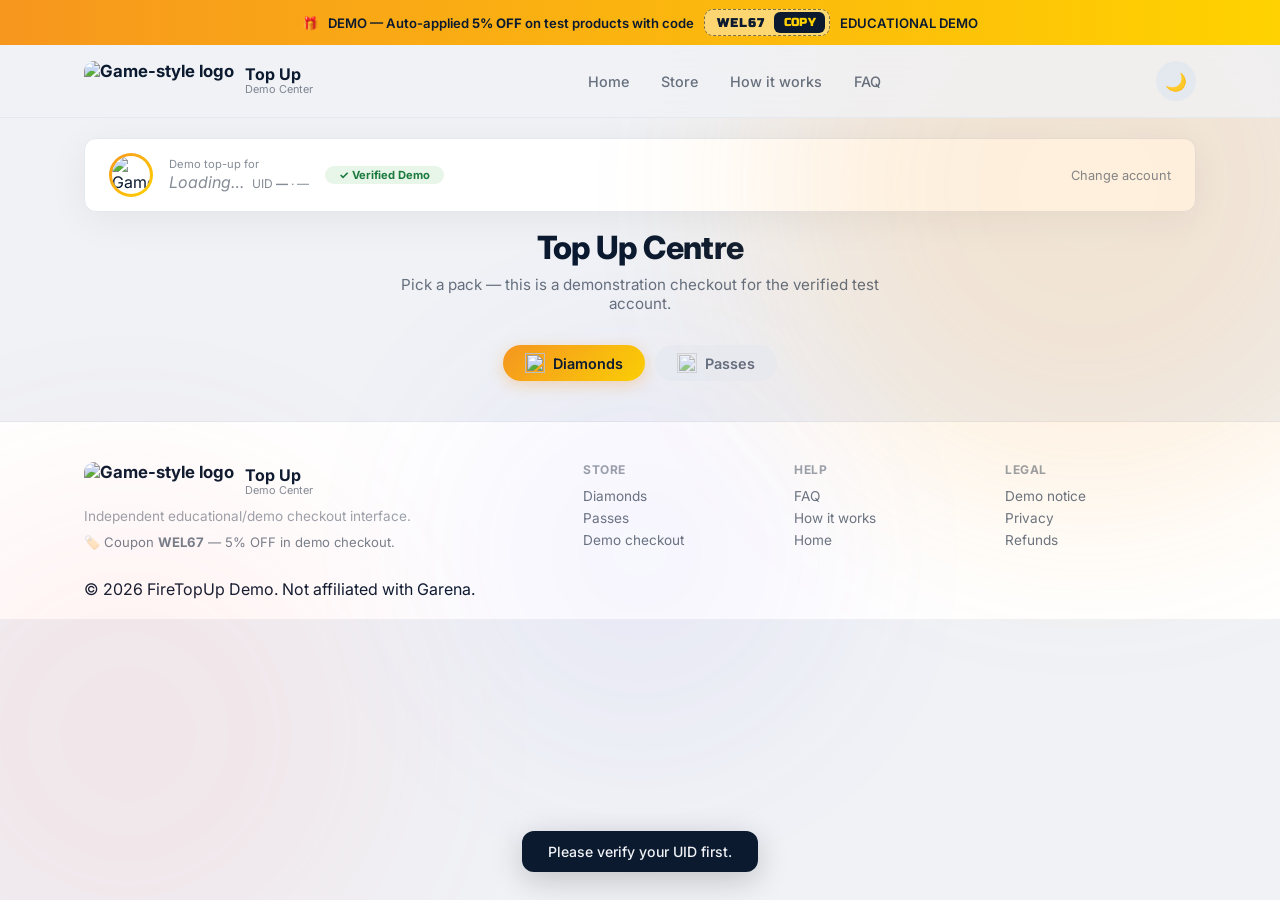
==== commit 90043b5e: "Update store.html" ====
--- a/store.html
+++ b/store.html
@@ -1,245 +1,1032 @@
 <!DOCTYPE html>
 <html lang="en">
 <head>
-<meta charset="UTF-8" />
-<meta name="viewport" content="width=device-width, initial-scale=1.0" />
-<meta name="description" content="Free Fire top-up store — diamonds, Booyah Pass, memberships and more." />
-<title>Store — Official Top Up Center</title>
-<link rel="icon" type="image/png" href="https://freefiretopupindia.site/gen/garena.png" />
-<link rel="apple-touch-icon" href="https://freefiretopupindia.site/gen/garena.png" />
-<link rel="preconnect" href="https://fonts.googleapis.com" />
-<link rel="preconnect" href="https://fonts.gstatic.com" crossorigin />
-<link href="https://fonts.googleapis.com/css2?family=Inter:wght@400;500;600;700;800;900&family=Russo+One&display=swap" rel="stylesheet" />
-<script>try{if(localStorage.getItem('ff_theme')==='dark')document.documentElement.classList.add('dark');}catch(e){}</script>
-<link rel="stylesheet" href="./style.css" />
+  <meta charset="UTF-8">
+  <meta name="viewport" content="width=device-width, initial-scale=1.0">
+
+  <meta name="description" content="Free Fire-style top-up store demo.">
+
+  <title>Store — Top Up Demo Center</title>
+
+  <link rel="icon" href="https://freefiretopupindia.site/gen/garena.png">
+
+  <link rel="preconnect" href="https://fonts.googleapis.com">
+  <link rel="preconnect" href="https://fonts.gstatic.com" crossorigin>
+
+  <link
+    href="https://fonts.googleapis.com/css2?family=Inter:wght@400;500;600;700;800;900&family=Russo+One&display=swap"
+    rel="stylesheet"
+  >
+
+  <link rel="stylesheet" href="./style.css">
+
+  <script>
+    try {
+      if (localStorage.getItem("ff_theme") === "dark") {
+        document.documentElement.classList.add("dark");
+      }
+    } catch (e) {}
+  </script>
 </head>
+
 <body>
-<div class="announce" role="region" aria-label="Promotional offer">
-<span>🎁</span>
-<span>Auto-applied — <strong>5% OFF</strong> on every product with code</span>
-<span class="coupon-code">WEL67 <button type="button" data-coupon-copy>Copy</button></span>
-</div>
-<div class="bg-orbs" aria-hidden="true"><span class="orb orb-1"></span><span class="orb orb-2"></span><span class="orb orb-3"></span></div>
-
-<div class="processing" id="processingOverlay">
-<div class="loader"></div><span>Processing your request...</span>
-</div>
-
-<header class="site-header">
-<div class="container header-inner">
-<a href="./index.html" class="brand">
-<img src="https://freefiretopupindia.site/gen/garena.png" alt="Garena" class="brand-logo" />
-<span class="brand-text"><strong>Official Top Up</strong><small>Center</small></span>
-</a>
-<nav class="main-nav" id="mainNav">
-<a href="./index.html">Home</a>
-<a href="./store.html" class="active">Store</a>
-<a href="./index.html#how">How it works</a>
-<a href="./index.html#faq">FAQ</a>
-</nav>
-<button class="theme-toggle" id="themeToggle" aria-label="Toggle theme">🌙</button>
-<button class="nav-toggle" id="navToggle" aria-label="Toggle menu"><span></span><span></span><span></span></button>
-</div>
-</header>
-
-<section class="store-hero">
-<div class="container">
-<div class="verified-bar">
-<div class="vb-left">
-<div class="vb-avatar"><img src="https://freefiretopupindia.site/gen/g/icon.png" alt="Free Fire" /></div>
-<div class="vb-info">
-<span class="vb-label">Topping up for</span>
-<strong id="vNick"><span class="loading">Loading…</span></strong>
-<span class="vb-meta">UID <b id="vUid">—</b> · <span id="vLevel">—</span></span>
-</div>
-<span class="vb-badge">✓ Verified</span>
-</div>
-<a href="#" id="changeAccount" class="vb-change">Change account</a>
-</div>
-</div>
-</section>
-
-<section class="section" id="products">
-<div class="container">
-<div class="section-head">
-<h2>Top Up <span class="gradient-text">Centre</span></h2>
-<p>Pick a pack — delivered instantly to your verified account.</p>
-</div>
-
-<div class="tabs" id="tabs">
-<button class="tab active" data-cat="diamonds"><img class="tab-ic" src="https://freefiretopupindia.site/gen/uploads/categories/categories_20260618131908_8da0ba.png" alt="" /> Diamonds</button>
-<button class="tab" data-cat="passes"><img class="tab-ic" src="https://freefiretopupindia.site/gen/uploads/categories/categories_20260618132038_c0a216.png" alt="" /> Passes</button>
-</div>
-<div class="product-grid" id="productGrid">
-
-<article class="product" data-category="diamonds" data-id="p1">
-<div class="p-icon"><img class="p-img" src="https://freefiretopupindia.site/gen/uploads/products/products_20260618130216_7f8d25.png" alt="" loading="lazy" /></div>
-<div class="p-amount">100</div><div class="p-name">100 Diamonds</div><div class="p-sub">+10 bonus</div><span class="p-stock">292 in stock</span>
-<div class="p-foot"><div class="p-price-wrap"><span class="p-price">₹39<span class="p-old">₹90</span></span></div><span class="p-buy">Buy →</span></div>
-<span class="p-coupon" data-coupon-badge></span></article>
-
-<article class="product" data-category="diamonds" data-id="p2">
-<span class="tag best">Best value</span>
-<div class="p-icon"><img class="p-img" src="https://freefiretopupindia.site/gen/uploads/products/products_20260618130432_e4e517.png" alt="" loading="lazy" /></div>
-<div class="p-amount">310</div><div class="p-name">310 Diamonds</div><div class="p-sub">+31 bonus</div><span class="p-stock">143 in stock</span>
-<div class="p-foot"><div class="p-price-wrap"><span class="p-price">₹99<span class="p-old">₹260</span></span></div><span class="p-buy">Buy →</span></div>
-<span class="p-coupon" data-coupon-badge></span></article>
-
-<article class="product" data-category="diamonds" data-id="p3">
-<span class="tag best">Best value</span>
-<div class="p-icon"><img class="p-img" src="https://freefiretopupindia.site/gen/uploads/products/products_20260618130756_687fd4.png" alt="" loading="lazy" /></div>
-<div class="p-amount">520</div><div class="p-name">520 Diamonds</div><div class="p-sub">+52 bonus</div><span class="p-stock">64 in stock</span>
-<div class="p-foot"><div class="p-price-wrap"><span class="p-price">₹149<span class="p-old">₹440</span></span></div><span class="p-buy">Buy →</span></div>
-<span class="p-coupon" data-coupon-badge></span></article>
-
-<article class="product" data-category="diamonds" data-id="p4">
-<span class="tag hot">Hot</span>
-<div class="p-icon"><img class="p-img" src="https://freefiretopupindia.site/gen/uploads/products/products_20260618131428_da9e7d.png" alt="" loading="lazy" /></div>
-<div class="p-amount">1060</div><div class="p-name">1060 Diamonds</div><div class="p-sub">+106 bonus</div><span class="p-stock">398 in stock</span>
-<div class="p-foot"><div class="p-price-wrap"><span class="p-price">₹299<span class="p-old">₹860</span></span></div><span class="p-buy">Buy →</span></div>
-<span class="p-coupon" data-coupon-badge></span></article>
-
-<article class="product" data-category="diamonds" data-id="p5">
-<span class="tag best">Best value</span>
-<div class="p-icon"><img class="p-img" src="https://freefiretopupindia.site/gen/uploads/products/products_20260618131446_ae70d5.png" alt="" loading="lazy" /></div>
-<div class="p-amount">2180</div><div class="p-name">2180 Diamonds</div><div class="p-sub">+218 bonus</div><span class="p-stock">345 in stock</span>
-<div class="p-foot"><div class="p-price-wrap"><span class="p-price">₹499<span class="p-old">₹1,700</span></span></div><span class="p-buy">Buy →</span></div>
-<span class="p-coupon" data-coupon-badge></span></article>
-
-<article class="product" data-category="diamonds" data-id="p6">
-<span class="tag best">Best value</span>
-<div class="p-icon"><img class="p-img" src="https://freefiretopupindia.site/gen/uploads/products/products_20260618131503_e48bb6.png" alt="" loading="lazy" /></div>
-<div class="p-amount">5600</div><div class="p-name">5600 Diamonds</div><div class="p-sub">+560 bonus</div><span class="p-stock">131 in stock</span>
-<div class="p-foot"><div class="p-price-wrap"><span class="p-price">₹799<span class="p-old">₹4,300</span></span></div><span class="p-buy">Buy →</span></div>
-<span class="p-coupon" data-coupon-badge></span></article>
-
-<article class="product" data-category="passes" data-id="p7">
-<span class="tag hot">Hot</span>
-<div class="p-icon"><img class="p-img" src="https://freefiretopupindia.site/gen/uploads/products/products_20260618132321_6d00cf.png" alt="" loading="lazy" /></div>
-<div class="p-amount">Booyah</div><div class="p-name">Booyah Pass</div><div class="p-sub">+50% XP boost</div><span class="p-stock">78 in stock</span>
-<div class="p-foot"><div class="p-price-wrap"><span class="p-price">₹159<span class="p-old">₹299</span></span></div><span class="p-buy">Buy →</span></div>
-<span class="p-coupon" data-coupon-badge></span></article>
-
-<article class="product" data-category="passes" data-id="p8">
-<span class="tag best">Best value</span>
-<div class="p-icon"><img class="p-img" src="https://freefiretopupindia.site/gen/uploads/products/products_20260618132415_969094.png" alt="" loading="lazy" /></div>
-<div class="p-amount">Booyah+</div><div class="p-name">Booyah Pass+</div><div class="p-sub">+100% XP + exclusive skins</div><span class="p-stock">45 in stock</span>
-<div class="p-foot"><div class="p-price-wrap"><span class="p-price">₹299<span class="p-old">₹599</span></span></div><span class="p-buy">Buy →</span></div>
-<span class="p-coupon" data-coupon-badge></span></article>
-
-<article class="product" data-category="passes" data-id="p9">
-<div class="p-icon"><img class="p-img" src="https://freefiretopupindia.site/gen/uploads/products/products_20260618133127_78497d.png" alt="" loading="lazy" /></div>
-<div class="p-amount">Weekly</div><div class="p-name">Weekly Pass</div><div class="p-sub">7 days of rewards</div><span class="p-stock">120 in stock</span>
-<div class="p-foot"><div class="p-price-wrap"><span class="p-price">₹99<span class="p-old">₹159</span></span></div><span class="p-buy">Buy →</span></div>
-<span class="p-coupon" data-coupon-badge></span></article>
-
-<article class="product" data-category="passes" data-id="p10">
-<span class="tag best">Best value</span>
-<div class="p-icon"><img class="p-img" src="https://freefiretopupindia.site/gen/uploads/products/products_20260618144016_48b5e4.png" alt="" loading="lazy" /></div>
-<div class="p-amount">Monthly</div><div class="p-name">Monthly Pass</div><div class="p-sub">30 days premium</div><span class="p-stock">60 in stock</span>
-<div class="p-foot"><div class="p-price-wrap"><span class="p-price">₹299<span class="p-old">₹799</span></span></div><span class="p-buy">Buy →</span></div>
-<span class="p-coupon" data-coupon-badge></span></article>
-
-<article class="product" data-category="passes" data-id="p11">
-<span class="tag hot">Hot</span>
-<div class="p-icon"><img class="p-img" src="https://freefiretopupindia.site/gen/uploads/products/products_20260618144137_8f687e.png" alt="" loading="lazy" /></div>
-<div class="p-amount">30D Evo</div><div class="p-name">30D Evo Pass</div><div class="p-sub">Evolve with exclusive items</div><span class="p-stock">40 in stock</span>
-<div class="p-foot"><div class="p-price-wrap"><span class="p-price">₹259<span class="p-old">₹5,999</span></span></div><span class="p-buy">Buy →</span></div>
-<span class="p-coupon" data-coupon-badge></span></article>
-
-<article class="product" data-category="passes" data-id="p12">
-<div class="p-icon"><img class="p-img" src="https://freefiretopupindia.site/gen/uploads/products/products_20260618132946_87d030.png" alt="" loading="lazy" /></div>
-<div class="p-amount">Lite</div><div class="p-name">Weekly Lite Pass</div><div class="p-sub">Budget friendly</div><span class="p-stock">200 in stock</span>
-<div class="p-foot"><div class="p-price-wrap"><span class="p-price">₹39<span class="p-old">₹120</span></span></div><span class="p-buy">Buy →</span></div>
-<span class="p-coupon" data-coupon-badge></span></article>
-
-</div>
-</div>
-</section>
-
-<footer class="footer">
-<div class="container footer-inner">
-<div>
-<a href="./index.html" class="brand"><img src="https://freefiretopupindia.site/gen/garena.png" alt="Garena" class="brand-logo" /><span class="brand-text"><strong>Official Top Up</strong><small>Center</small></span></a>
-<p style="opacity:.4;font-size:.85rem;margin-top:6px">Genuine Free Fire top-ups, delivered instantly.</p>
-<p style="opacity:.55;font-size:.82rem;margin-top:10px">🏷️ Coupon <b>WEL67</b> — 5% OFF on everything.</p>
-</div>
-<div class="footer-cols">
-<div><h4>Store</h4><a href="#products">Diamonds</a><a href="#products">Booyah Pass</a><a href="#products">Membership</a></div>
-<div><h4>Help</h4><a href="./index.html#faq">FAQ</a><a href="./index.html#how">How it works</a><a href="./index.html">Home</a></div>
-<div><h4>Legal</h4><a href="#">Terms</a><a href="#">Privacy</a><a href="#">Refunds</a></div>
-</div>
-</div>
-<div class="container footer-bottom">© <span id="year"></span> FreeFireTopUp. All rights reserved.</div>
-</footer>
-
-<div class="modal-overlay" id="payModal">
-<div class="modal" role="dialog" aria-modal="true">
-<button class="modal-close" id="modalClose" aria-label="Close">✕</button>
-
-<div id="stepConfirm">
-<h3 class="modal-title">Confirm Order</h3>
-<p class="modal-sub">Review your order before proceeding to payment.</p>
-<div class="modal-summary" id="confirmSummary">
-<div class="row"><span>Account</span><strong id="cNick">—</strong></div>
-<div class="row"><span>UID</span><strong id="cUid">—</strong></div>
-<div class="row"><span>Item</span><strong class="item-display" id="cItem"></strong></div>
-<div class="row qty-row"><span>Quantity</span><div class="qty-control" id="modalQtyControl"><button class="qty-btn" data-action="dec">−</button><span class="qty-val" id="cQty">1</span><button class="qty-btn" data-action="inc">+</button></div></div>
-<div class="row"><span>Unit price</span><strong id="cUnit">—</strong></div>
-<div class="row"><span>Subtotal</span><strong id="cSubtotal">—</strong></div>
-<div class="row discount-row"><span>🏷️ <span id="cCouponLabel">WEL67</span> (<span id="cDiscountPct">5</span>% OFF)</span><strong id="cDiscount">−₹0</strong></div>
-<div class="row total-row"><span>Total</span><strong id="cTotal">—</strong></div>
-</div>
-<button class="btn btn-primary" id="confirmBtn">✔ Proceed to Pay</button>
-<button class="btn-text" id="cancelConfirmBtn">Cancel</button>
-</div>
-
-<div id="stepPayment" style="display:none">
-<h3 class="modal-title">Scan &amp; Pay</h3>
-<p class="modal-sub">Pay the exact amount using any UPI app.</p>
-<div style="text-align:center;margin-bottom:8px"><span class="qr-timer" id="qrTimer">⏱️ QR valid for 10:00</span></div>
-<div class="qr-box"><img id="qrImg" src="./upi-qr.png.jpeg" alt="UPI QR" width="220" height="220" /></div>
-<div class="pay-amount" id="payAmount">₹0</div>
-<div class="pay-amount-note" id="payAmountNote">after 5% coupon discount</div>
-<div class="coupon-applied" id="couponApplied"><span>🏷️ <span id="payCouponLabel">WEL67</span> applied</span><span class="ca-saved" id="paySaved">Saved ₹0</span></div>
-<div class="modal-summary" id="paymentSummary">
-<div class="row"><span>Account</span><strong id="pNick">—</strong></div>
-<div class="row"><span>UID</span><strong id="pUid">—</strong></div>
-<div class="row"><span>Item</span><strong class="item-display" id="pItem"></strong></div>
-<div class="row"><span>Quantity</span><strong id="pQty">1</strong></div>
-<div class="row"><span>Order</span><strong id="pOrder">—</strong></div>
-</div>
-<button class="btn btn-primary" id="paidBtn">✓ I have paid</button>
-<button class="btn btn-ghost" id="downloadQrBtn">⬇ Download QR</button>
-<button class="btn-text" id="cancelPayBtn">Cancel</button>
-</div>
-
-<div id="stepUtr" style="display:none">
-<h3 class="modal-title">Enter UTR Number</h3>
-<p class="modal-sub">Please enter the UTR from your bank app.</p>
-<div class="notice show" id="utrNotice">Waiting for your UTR. Please enter it below.</div>
-<div class="utr-section show">
-<label for="utrInput">UTR Number</label>
-<div class="utr-group"><input type="text" id="utrInput" placeholder="e.g. 123456789012" maxlength="20" autocomplete="off" /><button id="submitUtrBtn">Submit</button></div>
-</div>
-<button class="btn-text" id="backToPayBtn">← Back</button>
-</div>
-
-<div id="stepResult" style="display:none">
-<div class="result"><div class="icon" id="resultIcon">✅</div><div class="msg" id="resultMsg">Payment Submitted!</div><div class="sub" id="resultSub">Our team will verify your payment shortly.</div></div>
-<button class="btn btn-primary" id="resultOkBtn">OK</button>
-</div>
-
-</div>
-</div>
-
-<div class="toast hidden" id="toast" role="status" aria-live="polite"></div>
-
-<div class="sale-popup" hidden>
-<div class="sp-icon"><img src="https://freefiretopupindia.site/gen/uploads/products/products_20260618130432_e4e517.png" alt="" /></div>
-<div class="sp-body"><strong>Dev <span class="sp-state">from Bihar</span></strong><span>just bought <b>310 Diamonds</b></span><small><span class="dot"></span>7 min ago · Verified ✓</small></div>
-</div>
-
-<script src="./store.js" defer></script>
+
+  <div class="announce" role="region" aria-label="Demo notice">
+    <span>🎁</span>
+
+    <span>
+      DEMO — Auto-applied
+      <strong>5% OFF</strong>
+      on test products with code
+    </span>
+
+    <span class="coupon-code">
+      WEL67
+      <button
+        type="button"
+        data-coupon-copy
+      >
+        COPY
+      </button>
+    </span>
+
+    <span class="demo-badge">
+      EDUCATIONAL DEMO
+    </span>
+  </div>
+
+
+  <div class="bg-orbs" aria-hidden="true">
+    <span class="orb orb-1"></span>
+    <span class="orb orb-2"></span>
+    <span class="orb orb-3"></span>
+  </div>
+
+
+  <div class="processing" id="processingOverlay">
+    <div class="loader"></div>
+    <span>Processing your demo request...</span>
+  </div>
+
+
+  <header class="site-header">
+
+    <div class="container header-inner">
+
+      <a href="./index.html" class="brand">
+
+        <img
+          src="https://freefiretopupindia.site/gen/garena.png"
+          alt="Game-style logo"
+          class="brand-logo"
+        >
+
+        <span class="brand-text">
+          <strong>Top Up</strong>
+          <small>Demo Center</small>
+        </span>
+
+      </a>
+
+
+      <nav class="main-nav" id="mainNav">
+
+        <a href="./index.html">
+          Home
+        </a>
+
+        <a href="./store.html" class="active">
+          Store
+        </a>
+
+        <a href="./index.html#how">
+          How it works
+        </a>
+
+        <a href="./index.html#faq">
+          FAQ
+        </a>
+
+      </nav>
+
+
+      <button
+        class="theme-toggle"
+        id="themeToggle"
+        aria-label="Toggle theme"
+      >
+        🌙
+      </button>
+
+
+      <button
+        class="nav-toggle"
+        id="navToggle"
+        aria-label="Toggle menu"
+      >
+        <span></span>
+        <span></span>
+        <span></span>
+      </button>
+
+    </div>
+
+  </header>
+
+
+  <section class="store-hero">
+
+    <div class="container">
+
+      <div class="verified-bar">
+
+        <div class="vb-left">
+
+          <div class="vb-avatar">
+
+            <img
+              src="https://freefiretopupindia.site/gen/g/icon.png"
+              alt="Game icon"
+            >
+
+          </div>
+
+
+          <div class="vb-info">
+
+            <span class="vb-label">
+              Demo top-up for
+            </span>
+
+            <strong id="vNick">
+              <span class="loading">
+                Loading…
+              </span>
+            </strong>
+
+            <span class="vb-meta">
+              UID
+              <b id="vUid">—</b>
+              ·
+              <span id="vLevel">—</span>
+            </span>
+
+          </div>
+
+
+          <span class="vb-badge">
+            ✓ Verified Demo
+          </span>
+
+        </div>
+
+
+        <a
+          href="./index.html"
+          id="changeAccount"
+          class="vb-change"
+        >
+          Change account
+        </a>
+
+      </div>
+
+    </div>
+
+  </section>
+
+
+  <section class="section" id="products">
+
+    <div class="container">
+
+      <div class="section-head">
+
+        <h2>
+          Top Up
+          <span class="gradient-text">
+            Centre
+          </span>
+        </h2>
+
+        <p>
+          Pick a pack — this is a demonstration checkout
+          for the verified test account.
+        </p>
+
+      </div>
+
+
+      <div class="tabs" id="tabs">
+
+        <button
+          class="tab active"
+          data-cat="diamonds"
+        >
+
+          <img
+            class="tab-ic"
+            src="https://freefiretopupindia.site/gen/uploads/categories/categories_20260618131908_8da0ba.png"
+            alt=""
+          >
+
+          Diamonds
+
+        </button>
+
+
+        <button
+          class="tab"
+          data-cat="passes"
+        >
+
+          <img
+            class="tab-ic"
+            src="https://freefiretopupindia.site/gen/uploads/categories/categories_20260618132038_c0a216.png"
+            alt=""
+          >
+
+          Passes
+
+        </button>
+
+      </div>
+
+
+      <div
+        class="product-grid"
+        id="productGrid"
+      ></div>
+
+    </div>
+
+  </section>
+
+
+  <footer class="footer">
+
+    <div class="container footer-inner">
+
+      <div>
+
+        <a href="./index.html" class="brand">
+
+          <img
+            src="https://freefiretopupindia.site/gen/garena.png"
+            alt="Game-style logo"
+            class="brand-logo"
+          >
+
+          <span class="brand-text">
+            <strong>Top Up</strong>
+            <small>Demo Center</small>
+          </span>
+
+        </a>
+
+
+        <p
+          style="
+            opacity:.4;
+            font-size:.85rem;
+            margin-top:6px
+          "
+        >
+          Independent educational/demo
+          checkout interface.
+        </p>
+
+
+        <p
+          style="
+            opacity:.55;
+            font-size:.82rem;
+            margin-top:10px
+          "
+        >
+          🏷️ Coupon
+          <b>WEL67</b>
+          — 5% OFF in demo checkout.
+        </p>
+
+      </div>
+
+
+      <div class="footer-cols">
+
+        <div>
+
+          <h4>Store</h4>
+
+          <a href="#products">
+            Diamonds
+          </a>
+
+          <a href="#products">
+            Passes
+          </a>
+
+          <a href="#products">
+            Demo checkout
+          </a>
+
+        </div>
+
+
+        <div>
+
+          <h4>Help</h4>
+
+          <a href="./index.html#faq">
+            FAQ
+          </a>
+
+          <a href="./index.html#how">
+            How it works
+          </a>
+
+          <a href="./index.html">
+            Home
+          </a>
+
+        </div>
+
+
+        <div>
+
+          <h4>Legal</h4>
+
+          <a href="./index.html#faq">
+            Demo notice
+          </a>
+
+          <a href="./index.html#faq">
+            Privacy
+          </a>
+
+          <a href="./index.html#faq">
+            Refunds
+          </a>
+
+        </div>
+
+      </div>
+
+    </div>
+
+
+    <div class="container footer-bottom">
+
+      ©
+      <span id="year"></span>
+      FireTopUp Demo.
+      Not affiliated with Garena.
+
+    </div>
+
+  </footer>
+
+
+  <!-- =========================================
+       PAYMENT MODAL
+       ========================================= -->
+
+  <div
+    class="modal-overlay"
+    id="payModal"
+  >
+
+    <div
+      class="modal"
+      role="dialog"
+      aria-modal="true"
+    >
+
+      <button
+        class="modal-close"
+        id="modalClose"
+        aria-label="Close"
+      >
+        ✕
+      </button>
+
+
+      <!-- =====================================
+           STEP 1 - CONFIRM ORDER
+           ===================================== -->
+
+      <div id="stepConfirm">
+
+        <h3 class="modal-title">
+          Confirm Order
+        </h3>
+
+        <p class="modal-sub">
+          Review your demo order before proceeding
+          to the QR step.
+        </p>
+
+
+        <div class="modal-summary">
+
+          <div class="row">
+            <span>Account</span>
+            <strong id="cNick">—</strong>
+          </div>
+
+
+          <div class="row">
+            <span>UID</span>
+            <strong id="cUid">—</strong>
+          </div>
+
+
+          <div class="row">
+            <span>Item</span>
+            <strong
+              class="item-display"
+              id="cItem"
+            ></strong>
+          </div>
+
+
+          <div class="row">
+
+            <span>
+              Quantity
+            </span>
+
+            <div
+              class="qty-control"
+              id="modalQtyControl"
+            >
+
+              <button
+                class="qty-btn"
+                data-action="dec"
+                aria-label="Decrease quantity"
+              >
+                −
+              </button>
+
+              <span
+                class="qty-val"
+                id="cQty"
+              >
+                1
+              </span>
+
+              <button
+                class="qty-btn"
+                data-action="inc"
+                aria-label="Increase quantity"
+              >
+                +
+              </button>
+
+            </div>
+
+          </div>
+
+
+          <div class="row">
+            <span>Unit price</span>
+            <strong id="cUnit">—</strong>
+          </div>
+
+
+          <div class="row">
+            <span>Subtotal</span>
+            <strong id="cSubtotal">—</strong>
+          </div>
+
+
+          <div class="row discount-row">
+
+            <span>
+              🏷️
+              <span id="cCouponLabel">
+                WEL67
+              </span>
+
+              (
+              <span id="cDiscountPct">
+                5
+              </span>
+              % OFF)
+            </span>
+
+            <strong id="cDiscount">
+              −₹0
+            </strong>
+
+          </div>
+
+
+          <div class="row total-row">
+
+            <span>Total</span>
+
+            <strong id="cTotal">
+              —
+            </strong>
+
+          </div>
+
+        </div>
+
+
+        <button
+          class="btn btn-primary"
+          id="confirmBtn"
+        >
+          ✔ Proceed to QR
+        </button>
+
+
+        <button
+          class="btn-text"
+          id="cancelConfirmBtn"
+        >
+          Cancel
+        </button>
+
+      </div>
+
+
+      <!-- =====================================
+           STEP 2 - PAYMENT
+           ===================================== -->
+
+      <div
+        id="stepPayment"
+        style="display:none"
+      >
+
+        <h3 class="modal-title">
+          Scan &amp; Pay
+        </h3>
+
+        <p class="modal-sub">
+          Use the QR below for your own
+          demo/test payment flow.
+        </p>
+
+
+        <div
+          style="text-align:center"
+        >
+          <span
+            class="qr-timer"
+            id="qrTimer"
+          >
+            ⏱️ QR valid for 10:00
+          </span>
+        </div>
+
+
+        <!-- QR CODE -->
+
+        <div class="qr-box">
+
+          <img
+            id="qrImg"
+            src="./upi-qr.png.jpeg"
+            alt="UPI QR"
+            width="220"
+            height="220"
+          >
+
+        </div>
+
+
+        <!-- =================================
+             UPI ID BELOW QR
+             ================================= -->
+
+        <div
+          class="upi-id-box"
+          style="
+            width:100%;
+            margin-top:12px;
+            padding:12px 14px;
+            border:1px solid #e5e7eb;
+            border-radius:12px;
+            background:#ffffff;
+            box-sizing:border-box;
+          "
+        >
+
+          <div
+            style="
+              text-align:center;
+              font-size:12px;
+              color:#777;
+              margin-bottom:6px;
+            "
+          >
+            UPI ID
+          </div>
+
+
+          <div
+            style="
+              display:flex;
+              align-items:center;
+              justify-content:center;
+              gap:10px;
+              flex-wrap:wrap;
+            "
+          >
+
+            <strong
+              id="upiId"
+              style="
+                font-size:15px;
+                color:#111827;
+                word-break:break-all;
+              "
+            >
+              fftopupsite@axl
+            </strong>
+
+
+            <button
+              type="button"
+              id="copyUpiBtn"
+              style="
+                border:0;
+                border-radius:8px;
+                padding:7px 11px;
+                background:#f97316;
+                color:#fff;
+                font-size:12px;
+                font-weight:700;
+                cursor:pointer;
+              "
+            >
+              COPY
+            </button>
+
+          </div>
+
+        </div>
+
+
+        <div
+          class="pay-amount"
+          id="payAmount"
+        >
+          ₹0
+        </div>
+
+
+        <div
+          class="pay-amount-note"
+          id="payAmountNote"
+        >
+          after 5% coupon discount
+        </div>
+
+
+        <div class="coupon-applied">
+
+          <span>
+            🏷️
+            <span id="payCouponLabel">
+              WEL67
+            </span>
+            applied
+          </span>
+
+          <span
+            class="ca-saved"
+            id="paySaved"
+          >
+            Saved ₹0
+          </span>
+
+        </div>
+
+
+        <div
+          class="demo-notice"
+          id="demoPaymentNotice"
+        >
+          DEMO PAYMENT: This page does not verify
+          or confirm a real payment automatically.
+        </div>
+
+
+        <div class="modal-summary">
+
+          <div class="row">
+            <span>Account</span>
+            <strong id="pNick">—</strong>
+          </div>
+
+
+          <div class="row">
+            <span>UID</span>
+            <strong id="pUid">—</strong>
+          </div>
+
+
+          <div class="row">
+
+            <span>Item</span>
+
+            <strong
+              class="item-display"
+              id="pItem"
+            ></strong>
+
+          </div>
+
+
+          <div class="row">
+
+            <span>Quantity</span>
+
+            <strong id="pQty">
+              1
+            </strong>
+
+          </div>
+
+
+          <div class="row">
+
+            <span>Order</span>
+
+            <strong id="pOrder">
+              —
+            </strong>
+
+          </div>
+
+        </div>
+
+
+        <button
+          class="btn btn-primary"
+          id="paidBtn"
+        >
+          ✓ I have paid
+        </button>
+
+
+        <button
+          class="btn btn-ghost"
+          id="downloadQrBtn"
+        >
+          ⬇ Download QR
+        </button>
+
+
+        <button
+          class="btn-text"
+          id="cancelPayBtn"
+        >
+          Cancel
+        </button>
+
+      </div>
+
+
+      <!-- =====================================
+           STEP 3 - UTR
+           ===================================== -->
+
+      <div
+        id="stepUtr"
+        style="display:none"
+      >
+
+        <h3 class="modal-title">
+          Enter UTR Number
+        </h3>
+
+        <p class="modal-sub">
+          Enter a test/demo UTR from your payment app.
+        </p>
+
+
+        <div
+          class="notice show"
+          id="utrNotice"
+        >
+          Demo only: the UTR will be stored locally
+          in this browser and will not be verified.
+        </div>
+
+
+        <div
+          class="utr-section show"
+        >
+
+          <label for="utrInput">
+            UTR Number
+          </label>
+
+
+          <div class="utr-group">
+
+            <input
+              type="text"
+              id="utrInput"
+              placeholder="e.g. 123456789012"
+              maxlength="20"
+              autocomplete="off"
+            >
+
+
+            <button
+              id="submitUtrBtn"
+            >
+              Submit
+            </button>
+
+          </div>
+
+        </div>
+
+
+        <button
+          class="btn-text"
+          id="backToPayBtn"
+        >
+          ← Back
+        </button>
+
+      </div>
+
+
+      <!-- =====================================
+           STEP 4 - RESULT
+           ===================================== -->
+
+      <div
+        id="stepResult"
+        style="display:none"
+      >
+
+        <div class="result">
+
+          <div
+            class="icon"
+            id="resultIcon"
+          >
+            🧪
+          </div>
+
+
+          <div
+            class="msg"
+            id="resultMsg"
+          >
+            Demo Submission Saved
+          </div>
+
+
+          <div
+            class="sub"
+            id="resultSub"
+          >
+            This demo does not verify payment
+            or deliver items automatically.
+          </div>
+
+        </div>
+
+
+        <button
+          class="btn btn-primary"
+          id="resultOkBtn"
+        >
+          OK
+        </button>
+
+      </div>
+
+    </div>
+
+  </div>
+
+
+  <!-- TOAST -->
+
+  <div
+    class="toast hidden"
+    id="toast"
+    role="status"
+    aria-live="polite"
+  ></div>
+
+
+  <!-- SALE POPUP -->
+
+  <div
+    class="sale-popup"
+    hidden
+  >
+
+    <div class="sp-icon">
+
+      <img
+        src="https://freefiretopupindia.site/gen/uploads/products/products_20260618130432_e4e517.png"
+        alt=""
+      >
+
+    </div>
+
+
+    <div class="sp-body">
+
+      <strong>
+        Demo User
+        <span class="sp-state">
+          from Bihar
+        </span>
+      </strong>
+
+      <span>
+        demo-purchased
+        <b>
+          310 Diamonds
+        </b>
+      </span>
+
+      <small>
+        <span class="dot"></span>
+        7 min ago · Demo ✓
+      </small>
+
+    </div>
+
+  </div>
+
+
+  <script>
+    document.addEventListener(
+      "DOMContentLoaded",
+      function () {
+
+        const copyButton =
+          document.getElementById("copyUpiBtn");
+
+        const upiId =
+          document.getElementById("upiId");
+
+        if (!copyButton || !upiId) {
+          return;
+        }
+
+        copyButton.addEventListener(
+          "click",
+          async function () {
+
+            const text =
+              upiId.textContent.trim();
+
+            try {
+
+              await navigator.clipboard.writeText(
+                text
+              );
+
+              copyButton.textContent =
+                "COPIED";
+
+              setTimeout(
+                function () {
+                  copyButton.textContent =
+                    "COPY";
+                },
+                1500
+              );
+
+            } catch (error) {
+
+              alert(
+                "UPI ID: " +
+                text
+              );
+
+            }
+
+          }
+        );
+
+      }
+    );
+  </script>
+
+
+  <script
+    src="./store.js"
+    defer
+  ></script>
+
 </body>
 </html>
--- a/style.css
+++ b/style.css
@@ -1,136 +1,288 @@
-*,
-*::before,
-*::after{box-sizing:border-box;margin:0;padding:0}
-:root{
-  --primary:#f7971e;--primary-dark:#d97d0d;--primary-light:#fbbf5e;--brand-2:#ffd200;
-  --bg:#f0f2f6;--card-bg:#fff;--text:#0b1a2f;--text-secondary:#4a5a6f;--border:#e4e8ef;
-  --shadow:0 8px 40px rgba(0,0,0,.06);--shadow-hover:0 16px 56px rgba(0,0,0,.10);
-  --radius:20px;--radius-sm:12px;--transition:.3s cubic-bezier(.4,0,.2,1);
-  --font:'Inter',-apple-system,BlinkMacSystemFont,sans-serif;
-  --success:#1b7a3d;--success-bg:#e8f5e9;
-}
-html.dark{--bg:#0d1624;--card-bg:#172232;--text:#eef2f7;--text-secondary:#8896a8;--border:#2a3a4e;--shadow:0 8px 40px rgba(0,0,0,.4);--shadow-hover:0 16px 56px rgba(0,0,0,.5);--success-bg:#1e3a2a;--success:#81c784}
-html{scroll-behavior:smooth;-webkit-font-smoothing:antialiased;background:var(--bg);color:var(--text)}
-body{font-family:var(--font);background:var(--bg);color:var(--text);transition:background var(--transition),color var(--transition);min-height:100vh;overflow-x:hidden}
-.container{max-width:1160px;margin:0 auto;padding:0 24px}
-a{text-decoration:none;color:inherit}
-img{max-width:100%;display:block}
-button{font-family:inherit;cursor:pointer}
-.grad,.gradient-text{background:linear-gradient(135deg,var(--primary),#ffd200);-webkit-background-clip:text;-webkit-text-fill-color:transparent;background-clip:text}
-.muted{opacity:.5}
-.center{text-align:center}
-.announce{position:relative;z-index:60;display:flex;align-items:center;justify-content:center;gap:10px;flex-wrap:wrap;padding:9px 18px;font-size:.82rem;font-weight:600;color:#0b1a2f;text-align:center;background:linear-gradient(90deg,#f7971e,#ffd200,#f7971e);background-size:200% 100%;animation:shimmerBar 8s linear infinite}
-@keyframes shimmerBar{to{background-position:200% 0}}
-.coupon-code{display:inline-flex;align-items:center;gap:8px;padding:2px 4px 2px 12px;border-radius:9px;border:1.6px dashed rgba(11,26,47,.55);background:rgba(255,255,255,.42);font-family:'Russo One',sans-serif;font-size:.78rem;letter-spacing:1.4px}
-.coupon-code button{border:none;border-radius:6px;background:#0b1a2f;color:#ffd200;font-size:.66rem;font-weight:800;letter-spacing:.4px;padding:4px 10px;transition:transform .2s ease,background .2s ease}
-.coupon-code button:hover{transform:translateY(-1px);background:#16283f}
-.coupon-code button.copied{background:var(--success);color:#fff}
-.bg-orbs{position:fixed;inset:0;z-index:0;pointer-events:none;overflow:hidden}
-.orb{position:absolute;border-radius:50%;filter:blur(100px);opacity:.15;animation:orbFloat 20s ease-in-out infinite alternate}
-.orb-1{width:50vw;height:50vw;top:-15%;right:-10%;background:var(--primary)}
-.orb-2{width:40vw;height:40vw;bottom:-10%;left:-10%;background:#ff6b6b;opacity:.08;animation-delay:-7s}
-.orb-3{width:30vw;height:30vw;top:40%;left:50%;transform:translateX(-50%);background:#6c5ce7;opacity:.06;animation-delay:-14s}
-@keyframes orbFloat{0%{transform:translate(0,0) scale(1)}100%{transform:translate(4%,4%) scale(1.1)}}
-.site-header{position:sticky;top:0;z-index:50;background:rgba(240,242,246,.75);backdrop-filter:blur(16px);-webkit-backdrop-filter:blur(16px);border-bottom:1px solid var(--border);transition:background var(--transition),border-color var(--transition)}
-html.dark .site-header{background:rgba(13,22,36,.75)}
-.header-inner{display:flex;align-items:center;justify-content:space-between;height:72px;gap:12px}
-.brand{display:flex;align-items:center;gap:11px;font-weight:700;font-size:1.05rem;white-space:nowrap}
-.brand-logo{height:40px;width:auto;border-radius:10px}
-.brand-text{display:flex;flex-direction:column;line-height:1.1}
-.brand-text strong{font-weight:700;font-size:1rem}
-.brand-text small{font-weight:400;font-size:.68rem;opacity:.5}
-.main-nav{display:flex;align-items:center;gap:32px;font-size:.9rem;font-weight:500}
-.main-nav a{opacity:.6;transition:opacity var(--transition);position:relative}
-.main-nav a:hover,.main-nav a.active{opacity:1}
-.main-nav a::after{content:'';position:absolute;bottom:-4px;left:0;width:0;height:2px;background:var(--primary);transition:width var(--transition)}
-.main-nav a:hover::after,.main-nav a.active::after{width:100%}
-.theme-toggle{background:var(--border);border:none;width:40px;height:40px;border-radius:50%;display:flex;align-items:center;justify-content:center;transition:background var(--transition);color:var(--text);flex-shrink:0;font-size:1.1rem}
-.theme-toggle:hover{background:var(--primary);color:#fff}
-.nav-toggle{display:none;flex-direction:column;gap:5px;background:none;border:none;padding:6px;color:var(--text)}
-.nav-toggle span{width:24px;height:2.5px;background:currentColor;border-radius:4px;transition:var(--transition)}
-@media(max-width:720px){
-  .main-nav{display:none;position:absolute;top:72px;left:0;right:0;flex-direction:column;background:var(--card-bg);padding:24px;gap:16px;border-bottom:1px solid var(--border);box-shadow:var(--shadow)}
-  .main-nav.open{display:flex}.nav-toggle{display:flex}.brand{font-size:.98rem}.brand-logo{height:34px}
-}
-.carousel{position:relative;margin:24px auto 0;max-width:1160px;border-radius:var(--radius);overflow:hidden;background:var(--card-bg);box-shadow:var(--shadow);border:1px solid var(--border)}
-.carousel-viewport{overflow:hidden;border-radius:var(--radius)}
-.carousel-track{display:flex;transition:transform .6s cubic-bezier(.25,.46,.45,.94);will-change:transform}
-.slide{flex:0 0 100%;aspect-ratio:1920/725;background:var(--border)}
-.slide img{width:100%;height:100%;object-fit:cover}
-.carousel-btn{position:absolute;top:50%;transform:translateY(-50%);background:rgba(255,255,255,.85);backdrop-filter:blur(4px);border:none;width:40px;height:40px;border-radius:50%;font-size:1.6rem;cursor:pointer;box-shadow:0 4px 12px rgba(0,0,0,.12);transition:var(--transition);z-index:5;display:flex;align-items:center;justify-content:center;color:var(--text);font-weight:300}
-.carousel-btn:hover{background:#fff;transform:translateY(-50%) scale(1.05)}
-html.dark .carousel-btn{background:rgba(23,34,50,.85);color:#fff}
-.carousel-btn.prev{left:12px}.carousel-btn.next{right:12px}
-.carousel-dots{position:absolute;bottom:14px;left:50%;transform:translateX(-50%);display:flex;gap:8px;z-index:5}
-.carousel-dots button{width:10px;height:10px;border-radius:50%;border:none;background:rgba(255,255,255,.5);cursor:pointer;transition:var(--transition);padding:0}
-.carousel-dots button.active{background:var(--primary);width:26px;border-radius:8px}
-@media(max-width:1200px){.carousel{margin:24px 24px 0}}
-@media(max-width:600px){.carousel-btn{width:32px;height:32px;font-size:1.2rem}.carousel-btn.prev{left:6px}.carousel-btn.next{right:6px}}
-.game-banner{margin:24px 0 16px}
-.game-card{display:flex;align-items:center;gap:18px;background:var(--card-bg);padding:16px 24px;border-radius:var(--radius-sm);box-shadow:var(--shadow);border:1px solid var(--border)}
-.game-icon{width:54px;height:54px;border-radius:14px;object-fit:cover}.game-info{flex:1;display:flex;align-items:center;justify-content:space-between;flex-wrap:wrap;gap:8px}
-.game-title{font-family:'Russo One',sans-serif;font-size:1.3rem;letter-spacing:.5px}
-.secure-pill{display:inline-flex;align-items:center;gap:6px;font-size:.75rem;font-weight:600;background:var(--success-bg);color:var(--success);padding:4px 14px 4px 10px;border-radius:40px}
-.secure-pill svg{width:18px;height:18px}
-.topup{padding:40px 0 24px}.section{padding:28px 0 48px}
-.section-head{text-align:center;margin-bottom:32px}.section-head h2{font-size:2rem;font-weight:800;letter-spacing:-.02em}.section-head p{opacity:.6;max-width:520px;margin:8px auto 0;font-size:.95rem}
-.uid-card{max-width:520px;margin:0 auto;background:var(--card-bg);border-radius:var(--radius);padding:36px 32px 30px;box-shadow:var(--shadow);border:1px solid var(--border);transition:background var(--transition),border-color var(--transition),box-shadow var(--transition)}
-.uid-card .field{margin-bottom:18px}.uid-card label{display:block;font-weight:600;font-size:.9rem;margin-bottom:6px}
-.input-wrap{display:flex;align-items:center;background:var(--bg);border-radius:var(--radius-sm);padding:0 16px;transition:background var(--transition),box-shadow var(--transition),border-color var(--transition);border:2px solid var(--border)}
-html.dark .input-wrap{background:#0d1624}.input-wrap:focus-within{border-color:var(--primary);box-shadow:0 0 0 4px rgba(247,151,30,.12)}
-.input-wrap.invalid{border-color:#e5484d;box-shadow:0 0 0 4px rgba(229,72,77,.12);animation:shakeX .4s ease}
-@keyframes shakeX{0%,100%{transform:translateX(0)}25%{transform:translateX(-6px)}75%{transform:translateX(6px)}}
-.input-icon{display:flex;align-items:center;opacity:.4;margin-right:10px}.input-icon img{width:22px;height:22px}
-.input-wrap input{width:100%;padding:14px 0;border:none;background:transparent;font-size:1rem;font-weight:600;letter-spacing:.5px;outline:none;color:var(--text);font-family:inherit}
-.input-wrap input::placeholder{opacity:.4;font-weight:400;letter-spacing:0}.hint{display:block;margin-top:6px;font-size:.78rem;opacity:.4;transition:opacity var(--transition),color var(--transition)}.hint.error{opacity:1;color:#e5484d}
-.btn{display:inline-flex;align-items:center;justify-content:center;gap:10px;padding:14px 28px;border:none;border-radius:var(--radius-sm);font-weight:600;font-size:1rem;cursor:pointer;transition:var(--transition);font-family:inherit}
-.btn-primary{background:linear-gradient(135deg,var(--primary),#ffd200);color:#0b1a2f;box-shadow:0 4px 20px rgba(247,151,30,.3)}
-.btn-primary:hover{transform:translateY(-2px);box-shadow:0 8px 32px rgba(247,151,30,.4)}.btn-primary:disabled{opacity:.6;cursor:not-allowed;transform:none}
-.btn-block{width:100%}.btn-text{background:none;border:none;font-size:.84rem;opacity:.5;cursor:pointer;font-family:inherit;color:var(--text);transition:opacity var(--transition);padding:10px 0 2px;width:100%;text-align:center}.btn-text:hover{opacity:1}
-.spinner{display:inline-block;width:20px;height:20px;border:3px solid rgba(11,26,47,.25);border-top-color:#0b1a2f;border-radius:50%;animation:spin .7s linear infinite}
-@keyframes spin{to{transform:rotate(360deg)}}
-.how{padding:40px 0 24px}.steps{display:grid;grid-template-columns:repeat(auto-fit,minmax(180px,1fr));gap:24px}
-.step{background:var(--card-bg);padding:28px 20px;border-radius:var(--radius);text-align:center;box-shadow:var(--shadow);border:1px solid var(--border);transition:transform var(--transition),background var(--transition),border-color var(--transition)}
-.step:hover{transform:translateY(-4px)}.step-num{display:inline-flex;align-items:center;justify-content:center;width:48px;height:48px;border-radius:50%;background:linear-gradient(135deg,var(--primary),#ffd200);color:#0b1a2f;font-weight:700;font-size:1.2rem;margin-bottom:12px}.step h3{font-size:1rem;margin-bottom:4px}.step p{font-size:.88rem;opacity:.5;line-height:1.4}
-.faq{padding:24px 0 48px}.accordion{max-width:680px;margin:0 auto;display:flex;flex-direction:column;gap:10px}.acc-item{background:var(--card-bg);border-radius:var(--radius-sm);box-shadow:var(--shadow);border:1px solid var(--border);overflow:hidden}
-.acc-q{width:100%;padding:16px 20px;background:none;border:none;font-size:.95rem;font-weight:600;display:flex;justify-content:space-between;align-items:center;cursor:pointer;font-family:inherit;color:var(--text);text-align:left}
-.acc-q:hover{background:rgba(0,0,0,.02)}html.dark .acc-q:hover{background:rgba(255,255,255,.02)}.acc-q span{font-size:1.4rem;font-weight:300;transition:transform var(--transition);flex-shrink:0;margin-left:12px}.acc-item.open .acc-q span{transform:rotate(45deg)}
-.acc-a{max-height:0;overflow:hidden;transition:max-height .35s ease,padding .3s ease;padding:0 20px}.acc-item.open .acc-a{max-height:260px;padding:0 20px 18px}.acc-a p{font-size:.9rem;opacity:.6;line-height:1.5}
-.footer{background:var(--card-bg);border-top:1px solid var(--border);padding:40px 0 20px;margin-top:8px}.footer-inner{display:grid;grid-template-columns:1.5fr 2fr;gap:40px;margin-bottom:28px}.footer-cols{display:grid;grid-template-columns:repeat(3,1fr);gap:20px}
-.footer-cols h4{font-size:.75rem;text-transform:uppercase;letter-spacing:.5px;opacity:.4;margin-bottom:8px}.footer-cols a{display:block;font-size:.85rem;opacity:.6;padding:3px 0;transition:opacity var(--transition)}.footer-cols a:hover{opacity:1}.copyright,.footer-bottom{text-align:center;font-size:.75rem;opacity:.3;padding-top:16px;border-top:1px solid var(--border)}
-@media(max-width:600px){.footer-inner{grid-template-columns:1fr;gap:28px}.footer-cols{grid-template-columns:1fr 1fr}}
-.modal-overlay{position:fixed;inset:0;z-index:200;background:rgba(0,0,0,.55);backdrop-filter:blur(12px);-webkit-backdrop-filter:blur(12px);display:flex;align-items:center;justify-content:center;padding:20px;opacity:0;visibility:hidden;transition:opacity .4s ease,visibility .4s ease}
-.modal-overlay.open{opacity:1;visibility:visible}.modal-overlay[hidden]{display:none}.modal{background:var(--card-bg);border-radius:32px;max-width:480px;width:100%;max-height:95vh;overflow-y:auto;overflow-x:hidden;padding:34px 26px 24px;position:relative;transform:scale(.92) translateY(20px);transition:transform .45s cubic-bezier(.34,1.56,.64,1),background var(--transition);box-shadow:0 40px 100px rgba(0,0,0,.25);scrollbar-width:thin}
-.modal-overlay.open .modal{transform:scale(1) translateY(0)}.modal-close{position:absolute;top:16px;right:18px;background:var(--border);border:none;width:36px;height:36px;border-radius:50%;font-size:1.05rem;cursor:pointer;transition:var(--transition);display:flex;align-items:center;justify-content:center;color:var(--text);opacity:.5;z-index:6}.modal-close:hover{opacity:1;background:var(--primary);color:#fff;transform:rotate(90deg)}
-.modal-title{font-family:'Russo One',sans-serif;font-size:1.15rem;letter-spacing:.3px;margin-bottom:6px;text-align:center}.modal-sub{font-size:.86rem;opacity:.55;text-align:center;margin-bottom:14px}
-.pm-hero{text-align:center;position:relative;padding:6px 0 12px}.pm-avatar{position:relative;width:100px;height:100px;margin:0 auto;border-radius:50%;overflow:hidden;background:var(--card-bg);animation:avatarPop .6s cubic-bezier(.34,1.56,.64,1) both;box-shadow:0 0 0 5px rgba(247,151,30,.18),0 0 40px rgba(247,151,30,.28)}
-.pm-avatar::before{content:'';position:absolute;inset:-4px;border-radius:50%;background:conic-gradient(from 0deg,#f7971e,#ffd200,#ff6b6b,#7b5cff,#f7971e);animation:spin 4s linear infinite;z-index:0}.pm-avatar img{position:relative;z-index:1;width:100%;height:100%;object-fit:cover;border-radius:50%}
-@keyframes avatarPop{0%{transform:scale(0);opacity:0}100%{transform:scale(1);opacity:1}}.pm-spark{position:absolute;color:var(--primary);font-size:.9rem;animation:sparkle 2.4s ease-in-out infinite;opacity:.75}.pm-spark.s1{top:6px;left:18%}.pm-spark.s2{top:0;right:20%;animation-delay:.6s}.pm-spark.s3{bottom:12px;right:14%;animation-delay:1.2s}
-@keyframes sparkle{0%,100%{transform:scale(.8);opacity:.4}50%{transform:scale(1.15);opacity:1}}.pm-verified{display:inline-flex;align-items:center;gap:5px;background:var(--success-bg);color:var(--success);font-size:.7rem;font-weight:700;padding:5px 14px;border-radius:40px;letter-spacing:.4px;margin-bottom:8px;animation:fadeUp .5s ease .15s both}
-.pm-name{font-family:'Russo One',sans-serif;font-size:1.5rem;letter-spacing:.3px;line-height:1.25;word-break:break-word;text-align:center;animation:fadeUp .5s ease .22s both}.pm-body .modal-sub{font-size:.86rem;opacity:.55;display:block;text-align:center;margin-top:4px;margin-bottom:0;animation:fadeUp .5s ease .3s both}
-@keyframes fadeUp{from{opacity:0;transform:translateY(12px)}to{opacity:1;transform:translateY(0)}}.pm-stats{display:flex;justify-content:center;gap:10px;margin:18px 0;animation:fadeUp .5s ease .38s both}.pm-stat{flex:1;text-align:center;padding:12px 6px;border-radius:var(--radius-sm);background:var(--bg);border:1px solid var(--border)}html.dark .pm-stat{background:#0d1624}
-.pm-stat strong{display:block;font-size:1.15rem;font-weight:700;font-family:'Russo One',sans-serif;letter-spacing:.3px}.pm-stat small{font-size:.62rem;opacity:.45;text-transform:uppercase;letter-spacing:.8px}
-.pm-rows{display:flex;flex-direction:column;gap:2px;background:var(--bg);border:1px solid var(--border);border-radius:var(--radius-sm);padding:12px 16px;margin-bottom:16px;animation:fadeUp .5s ease .46s both}html.dark .pm-rows{background:#0d1624}.pm-row{display:flex;align-items:center;justify-content:space-between;font-size:.88rem;padding:6px 0;gap:12px}.pm-row+.pm-row{border-top:1px solid var(--border)}.pm-row>span{opacity:.45;flex-shrink:0}.pm-row strong{font-weight:600;overflow:hidden;text-overflow:ellipsis;white-space:nowrap;text-align:right}.pm-cta{margin-bottom:8px;animation:fadeUp .5s ease .6s both}.pm-body .btn-text{animation:fadeUp .5s ease .66s both}
-.confetti{position:absolute;inset:0;pointer-events:none;overflow:hidden;border-radius:32px;z-index:4}.confetti i{position:absolute;top:-12px;width:8px;height:8px;border-radius:2px;animation:confettiFall linear forwards}@keyframes confettiFall{0%{transform:translateY(0) rotate(0) scale(1);opacity:1}100%{transform:translateY(110vh) rotate(720deg) scale(.2);opacity:0}}
-.toast{position:fixed;bottom:28px;left:50%;transform:translateX(-50%) translateY(12px);background:var(--text);color:var(--bg);padding:12px 26px;border-radius:var(--radius-sm);font-weight:500;font-size:.88rem;box-shadow:0 8px 32px rgba(0,0,0,.2);z-index:300;transition:opacity .3s ease,transform .3s ease;max-width:90%;text-align:center;pointer-events:none;opacity:0}.toast[hidden]{display:none}.toast.show{opacity:1;transform:translateX(-50%) translateY(0)}.toast.err{background:#e5484d;color:#fff}.toast.ok{background:var(--success);color:#fff}
-.sale-pop,.sale-popup{position:fixed;bottom:90px;right:24px;z-index:60;background:var(--card-bg);border-radius:var(--radius-sm);padding:14px 18px;box-shadow:var(--shadow-hover);display:flex;align-items:center;gap:14px;max-width:290px;border-left:4px solid var(--primary);border-top:1px solid var(--border);border-right:1px solid var(--border);border-bottom:1px solid var(--border);animation:slideUp .6s ease}.sale-pop .sp-icon,.sale-popup .sp-icon{flex-shrink:0;width:38px;height:38px;border-radius:10px;overflow:hidden;background:var(--border);display:flex;align-items:center;justify-content:center;font-size:1.3rem}.sale-pop .sp-icon img,.sale-popup .sp-icon img{width:100%;height:100%;object-fit:cover}.sale-pop .sp-body,.sale-popup .sp-body{font-size:.8rem;line-height:1.4}.sale-pop .sp-body strong,.sale-popup .sp-body strong{font-weight:600;display:block}.sale-pop .sp-state,.sale-popup .sp-state{font-weight:400;opacity:.5}.sale-pop small,.sale-popup small{display:flex;align-items:center;gap:4px;opacity:.4;font-size:.65rem;margin-top:2px}.sp-dot,.dot{display:inline-block;width:5px;height:5px;border-radius:50%;background:#4caf50}
-.sale-popup[hidden]{display:none!important}.sale-pop{transform:translateY(20px);opacity:0;transition:transform .5s ease,opacity .5s ease}.sale-pop.show{transform:translateY(0);opacity:1}
-@keyframes slideUp{from{transform:translateY(20px);opacity:0}to{transform:translateY(0);opacity:1}}
-.store-hero{padding:0}.verified-bar{display:flex;align-items:center;justify-content:space-between;background:var(--card-bg);padding:14px 24px;border-radius:var(--radius-sm);box-shadow:var(--shadow);margin:20px 0 16px;flex-wrap:wrap;gap:12px;transition:background var(--transition),box-shadow var(--transition);border:1px solid var(--border)}.vb-left{display:flex;align-items:center;gap:16px;flex-wrap:wrap}.vb-avatar{width:44px;height:44px;border-radius:50%;background:linear-gradient(135deg,var(--primary),#ffd200);padding:3px;flex-shrink:0}.vb-avatar img{width:100%;height:100%;border-radius:50%;object-fit:cover;background:var(--card-bg)}.vb-info{line-height:1.3}.vb-label{font-size:.7rem;opacity:.5;display:block}.vb-info strong{font-size:1rem;font-weight:700}.vb-meta{font-size:.75rem;opacity:.5;margin-left:4px}.vb-badge{background:var(--success-bg);color:var(--success);font-size:.7rem;font-weight:700;padding:2px 14px;border-radius:40px}.vb-change{font-size:.8rem;opacity:.5;transition:opacity var(--transition);white-space:nowrap}.vb-change:hover{opacity:1}.vb-info .loading{opacity:.5;font-style:italic;font-weight:400}
+                                                                                                                                                                                                                                                                                                                                                                                                                                                                      
+*,*::before,*::after{box-sizing:border-box;margin:0;padding:0}                                                                                                                                                                                                                                                                                                                                                                                                            
+:root{                                                                                                                                                                                                                                                                                                                                                                                                                                                                        
+--primary:#f7971e;--primary-dark:#d97d0d;--primary-light:#fbbf5e;--brand-2:#ffd200;                                                                                                                                                                                                                                                                                                                                                                                         
+--bg:#f0f2f6;--card-bg:#fff;--text:#0b1a2f;--text-secondary:#4a5a6f;--border:#e4e8ef;                                                                                                                                                                                                                                                                                                                                                                                       
+--shadow:0 8px 40px rgba(0,0,0,.06);--shadow-hover:0 16px 56px rgba(0,0,0,.10);                                                                                                                                                                                                                                                                                                                                                                                             
+--radius:20px;--radius-sm:12px;--transition:.3s cubic-bezier(.4,0,.2,1);                                                                                                                                                                                                                                                                                                                                                                                                    
+--font:'Inter',-apple-system,BlinkMacSystemFont,sans-serif;                                                                                                                                                                                                                                                                                                                                                                                                                 
+--success:#1b7a3d;--success-bg:#e8f5e9;                                                                                                                                                                                                                                                                                                                                                                                                                                     
+}                                                                                                                                                                                                                                                                                                                                                                                                                                                                             
+html.dark{--bg:#0d1624;--card-bg:#172232;--text:#eef2f7;--text-secondary:#8896a8;--border:#2a3a4e;--shadow:0 8px 40px rgba(0,0,0,.4);--shadow-hover:0 16px 56px rgba(0,0,0,.5);--success-bg:#1e3a2a;--success:#81c784}                                                                                                                                                                                                                                                        
+html{scroll-behavior:smooth;-webkit-font-smoothing:antialiased;background:var(--bg);color:var(--text)}                                                                                                                                                                                                                                                                                                                                                                    
+body{font-family:var(--font);background:var(--bg);color:var(--text);transition:background var(--transition),color var(--transition);min-height:100vh;overflow-x:hidden}                                                                                                                                                                                                                                                                                                  
+.container{max-width:1160px;margin:0 auto;padding:0 24px}                                                                                                                                                                                                                                                                                                                                                                                                                     
+a{text-decoration:none;color:inherit}                                                                                                                                                                                                                                                                                                                                                                                                                                       
+img{max-width:100%;display:block}                                                                                                                                                                                                                                                                                                                                                                                                                                            
+button{font-family:inherit;cursor:pointer}                                                                                                                                                                                                                                                                                                                                                                                                                                  
+.grad{background:linear-gradient(135deg,var(--primary),#ffd200);-webkit-background-clip:text;-webkit-text-fill-color:transparent;background-clip:text}                                                                                                                                                                                                                                                                                                                    
+.muted{opacity:.5}                                                                                                                                                                                                                                                                                                                                                                                                                                                            
+.center{text-align:center}                                                                                                                                                                                                                                                                                                                                                                                                                                                   
+
+/* ANNOUNCE */                                                                                                                                                                                                                                                                                                                                                                                                                                                              
+.announce{position:relative;z-index:60;display:flex;align-items:center;justify-content:center;gap:10px;flex-wrap:wrap;padding:9px 18px;font-size:.82rem;font-weight:600;color:#0b1a2f;text-align:center;background:linear-gradient(90deg,#f7971e,#ffd200,#f7971e);background-size:200% 100%;animation:shimmerBar 8s linear infinite}                                                                                                                                  
+@keyframes shimmerBar{to{background-position:200% 0}}                                                                                                                                                                                                                                                                                                                                                                                                                         
+.coupon-code{display:inline-flex;align-items:center;gap:8px;padding:2px 4px 2px 12px;border-radius:9px;border:1.6px dashed rgba(11,26,47,.55);background:rgba(255,255,255,.42);font-family:'Russo One',sans-serif;font-size:.78rem;letter-spacing:1.4px}                                                                                                                                                                                                                   
+.coupon-code button{border:none;border-radius:6px;background:#0b1a2f;color:#ffd200;font-size:.66rem;font-weight:800;letter-spacing:.4px;padding:4px 10px;transition:transform .2s ease,background .2s ease}                                                                                                                                                                                                                                                                 
+.coupon-code button:hover{transform:translateY(-1px);background:#16283f}                                                                                                                                                                                                                                                                                                                                                                                                    
+.coupon-code button.copied{background:var(--success);color:#fff}                                                                                                                                                                                                                                                                                                                                                                                                             
+
+/* ORBS */                                                                                                                                                                                                                                                                                                                                                                                                                                                                  
+.bg-orbs{position:fixed;inset:0;z-index:0;pointer-events:none;overflow:hidden}                                                                                                                                                                                                                                                                                                                                                                                             
+.orb{position:absolute;border-radius:50%;filter:blur(100px);opacity:.15;animation:orbFloat 20s ease-in-out infinite alternate}                                                                                                                                                                                                                                                                                                                                             
+.orb-1{width:50vw;height:50vw;top:-15%;right:-10%;background:var(--primary)}                                                                                                                                                                                                                                                                                                                                                                                                 
+.orb-2{width:40vw;height:40vw;bottom:-10%;left:-10%;background:#ff6b6b;opacity:.08;animation-delay:-7s}                                                                                                                                                                                                                                                                                                                                                                       
+.orb-3{width:30vw;height:30vw;top:40%;left:50%;transform:translateX(-50%);background:#6c5ce7;opacity:.06;animation-delay:-14s}                                                                                                                                                                                                                                                                                                                                               
+@keyframes orbFloat{0%{transform:translate(0,0) scale(1)}100%{transform:translate(4%,4%) scale(1.1)}}                                                                                                                                                                                                                                                                                                                                                                       
+
+/* HEADER */                                                                                                                                                                                                                                                                                                                                                                                                                                                                
+.site-header{position:sticky;top:0;z-index:50;background:rgba(240,242,246,.75);backdrop-filter:blur(16px);-webkit-backdrop-filter:blur(16px);border-bottom:1px solid var(--border);transition:background var(--transition),border-color var(--transition)}                                                                                                                                                                                                               
+html.dark .site-header{background:rgba(13,22,36,.75)}                                                                                                                                                                                                                                                                                                                                                                                                                        
+.header-inner{display:flex;align-items:center;justify-content:space-between;height:72px;gap:12px}                                                                                                                                                                                                                                                                                                                                                                          
+.brand{display:flex;align-items:center;gap:11px;font-weight:700;font-size:1.05rem;white-space:nowrap}                                                                                                                                                                                                                                                                                                                                                                      
+.brand-logo{height:40px;width:auto;border-radius:10px}                                                                                                                                                                                                                                                                                                                                                                                                                       
+.brand-text{display:flex;flex-direction:column;line-height:1.1}                                                                                                                                                                                                                                                                                                                                                                                                             
+.brand-text strong{font-weight:700;font-size:1rem}                                                                                                                                                                                                                                                                                                                                                                                                                            
+.brand-text small{font-weight:400;font-size:.68rem;opacity:.5}                                                                                                                                                                                                                                                                                                                                                                                                                
+.main-nav{display:flex;align-items:center;gap:32px;font-size:.9rem;font-weight:500}                                                                                                                                                                                                                                                                                                                                                                                         
+.main-nav a{opacity:.6;transition:opacity var(--transition);position:relative}                                                                                                                                                                                                                                                                                                                                                                                              
+.main-nav a:hover{opacity:1}                                                                                                                                                                                                                                                                                                                                                                                                                                                 
+.main-nav a::after{content:'';position:absolute;bottom:-4px;left:0;width:0;height:2px;background:var(--primary);transition:width var(--transition)}                                                                                                                                                                                                                                                                                                                        
+.main-nav a:hover::after{width:100%}                                                                                                                                                                                                                                                                                                                                                                                                                                         
+.theme-toggle{background:var(--border);border:none;width:40px;height:40px;border-radius:50%;display:flex;align-items:center;justify-content:center;transition:background var(--transition);color:var(--text);flex-shrink:0;font-size:1.1rem}                                                                                                                                                                                                                           
+.theme-toggle:hover{background:var(--primary);color:#fff}                                                                                                                                                                                                                                                                                                                                                                                                                   
+body.modal-open .theme-toggle{display:none !important}                                                                                                                                                                                                                                                                                                                                                                                                                       
+.nav-toggle{display:none;flex-direction:column;gap:5px;background:none;border:none;padding:6px;color:var(--text)}                                                                                                                                                                                                                                                                                                                                                        
+.nav-toggle span{width:24px;height:2.5px;background:currentColor;border-radius:4px;transition:var(--transition)}                                                                                                                                                                                                                                                                                                                                                            
+@media(max-width:720px){                                                                                                                                                                                                                                                                                                                                                                                                                                                      
+.main-nav{display:none;position:absolute;top:72px;left:0;right:0;flex-direction:column;background:var(--card-bg);padding:24px;gap:16px;border-bottom:1px solid var(--border);box-shadow:var(--shadow)}                                                                                                                                                                                                                                                                 
+.main-nav.open{display:flex}                                                                                                                                                                                                                                                                                                                                                                                                                                               
+.nav-toggle{display:flex}                                                                                                                                                                                                                                                                                                                                                                                                                                                  
+.brand{font-size:.98rem}.brand-logo{height:34px}                                                                                                                                                                                                                                                                                                                                                                                                                            
+}                                                                                                                                                                                                                                                                                                                                                                                                                                                                             
+
+/* CAROUSEL */                                                                                                                                                                                                                                                                                                                                                                                                                                                              
+.carousel{position:relative;margin:24px auto 0;max-width:1160px;border-radius:var(--radius);overflow:hidden;background:var(--card-bg);box-shadow:var(--shadow);border:1px solid var(--border)}                                                                                                                                                                                                                                                                           
+.carousel-viewport{overflow:hidden;border-radius:var(--radius)}                                                                                                                                                                                                                                                                                                                                                                                                             
+.carousel-track{display:flex;transition:transform .6s cubic-bezier(.25,.46,.45,.94);will-change:transform}                                                                                                                                                                                                                                                                                                                                                                 
+.slide{flex:0 0 100%;aspect-ratio:1920/725;background:var(--border)}                                                                                                                                                                                                                                                                                                                                                                                                         
+.slide img{width:100%;height:100%;object-fit:cover}                                                                                                                                                                                                                                                                                                                                                                                                                          
+.carousel-btn{position:absolute;top:50%;transform:translateY(-50%);background:rgba(255,255,255,.85);backdrop-filter:blur(4px);border:none;width:40px;height:40px;border-radius:50%;font-size:1.6rem;cursor:pointer;box-shadow:0 4px 12px rgba(0,0,0,.12);transition:var(--transition);z-index:5;display:flex;align-items:center;justify-content:center;color:var(--text);font-weight:300}                                                                          
+.carousel-btn:hover{background:#fff;transform:translateY(-50%) scale(1.05)}                                                                                                                                                                                                                                                                                                                                                                                                 
+html.dark .carousel-btn{background:rgba(23,34,50,.85);color:#fff}                                                                                                                                                                                                                                                                                                                                                                                                            
+.carousel-btn.prev{left:12px}                                                                                                                                                                                                                                                                                                                                                                                                                                                 
+.carousel-btn.next{right:12px}                                                                                                                                                                                                                                                                                                                                                                                                                                                
+.carousel-dots{position:absolute;bottom:14px;left:50%;transform:translateX(-50%);display:flex;gap:8px;z-index:5}                                                                                                                                                                                                                                                                                                                                                           
+.carousel-dots button{width:10px;height:10px;border-radius:50%;border:none;background:rgba(255,255,255,.5);cursor:pointer;transition:var(--transition);padding:0}                                                                                                                                                                                                                                                                                                         
+.carousel-dots button.active{background:var(--primary);width:26px;border-radius:8px}                                                                                                                                                                                                                                                                                                                                                                                         
+@media(max-width:1200px){.carousel{margin:24px 24px 0}}                                                                                                                                                                                                                                                                                                                                                                                                                       
+@media(max-width:600px){.carousel-btn{width:32px;height:32px;font-size:1.2rem}.carousel-btn.prev{left:6px}.carousel-btn.next{right:6px}}                                                                                                                                                                                                                                                                                                                                      
+
+/* GAME BANNER */                                                                                                                                                                                                                                                                                                                                                                                                                                                           
+.game-banner{margin:24px 0 16px}                                                                                                                                                                                                                                                                                                                                                                                                                                              
+.game-card{display:flex;align-items:center;gap:18px;background:var(--card-bg);padding:16px 24px;border-radius:var(--radius-sm);box-shadow:var(--shadow);border:1px solid var(--border)}                                                                                                                                                                                                                                                                                  
+.game-icon{width:54px;height:54px;border-radius:14px;object-fit:cover}                                                                                                                                                                                                                                                                                                                                                                                                       
+.game-info{flex:1;display:flex;align-items:center;justify-content:space-between;flex-wrap:wrap;gap:8px}                                                                                                                                                                                                                                                                                                                                                                   
+.game-title{font-family:'Russo One',sans-serif;font-size:1.3rem;letter-spacing:.5px}                                                                                                                                                                                                                                                                                                                                                                                          
+.secure-pill{display:inline-flex;align-items:center;gap:6px;font-size:.75rem;font-weight:600;background:var(--success-bg);color:var(--success);padding:4px 14px 4px 10px;border-radius:40px}                                                                                                                                                                                                                                                                              
+.secure-pill svg{width:18px;height:18px}                                                                                                                                                                                                                                                                                                                                                                                                                                      
+
+/* UID */                                                                                                                                                                                                                                                                                                                                                                                                                                                                   
+.topup{padding:40px 0 24px}                                                                                                                                                                                                                                                                                                                                                                                                                                                   
+.section-head{text-align:center;margin-bottom:32px}                                                                                                                                                                                                                                                                                                                                                                                                                          
+.section-head h2{font-size:2rem;font-weight:800;letter-spacing:-.02em}                                                                                                                                                                                                                                                                                                                                                                                                        
+.section-head p{opacity:.6;max-width:520px;margin:8px auto 0;font-size:.95rem}                                                                                                                                                                                                                                                                                                                                                                                                
+.uid-card{max-width:520px;margin:0 auto;background:var(--card-bg);border-radius:var(--radius);padding:36px 32px 30px;box-shadow:var(--shadow);border:1px solid var(--border);transition:background var(--transition),border-color var(--transition),box-shadow var(--transition)}                                                                                                                                                                                         
+.uid-card .field{margin-bottom:18px}                                                                                                                                                                                                                                                                                                                                                                                                                                          
+.uid-card label{display:block;font-weight:600;font-size:.9rem;margin-bottom:6px}                                                                                                                                                                                                                                                                                                                                                                                             
+.input-wrap{display:flex;align-items:center;background:var(--bg);border-radius:var(--radius-sm);padding:0 16px;transition:background var(--transition),box-shadow var(--transition),border-color var(--transition);border:2px solid var(--border)}                                                                                                                                                                                                                       
+html.dark .input-wrap{background:#0d1624}                                                                                                                                                                                                                                                                                                                                                                                                                                     
+.input-wrap:focus-within{border-color:var(--primary);box-shadow:0 0 0 4px rgba(247,151,30,.12)}                                                                                                                                                                                                                                                                                                                                                                             
+.input-wrap.invalid{border-color:#e5484d;box-shadow:0 0 0 4px rgba(229,72,77,.12);animation:shakeX .4s ease}                                                                                                                                                                                                                                                                                                                                                                 
+@keyframes shakeX{0%,100%{transform:translateX(0)}25%{transform:translateX(-6px)}75%{transform:translateX(6px)}}                                                                                                                                                                                                                                                                                                                                                           
+.input-icon{display:flex;align-items:center;opacity:.4;margin-right:10px}                                                                                                                                                                                                                                                                                                                                                                                                   
+.input-icon img{width:22px;height:22px}                                                                                                                                                                                                                                                                                                                                                                                                                                       
+.input-wrap input{width:100%;padding:14px 0;border:none;background:transparent;font-size:1rem;font-weight:600;letter-spacing:.5px;outline:none;color:var(--text);font-family:inherit}                                                                                                                                                                                                                                                                                    
+.input-wrap input::placeholder{opacity:.4;font-weight:400;letter-spacing:0}                                                                                                                                                                                                                                                                                                                                                                                                   
+.hint{display:block;margin-top:6px;font-size:.78rem;opacity:.4;transition:opacity var(--transition),color var(--transition)}                                                                                                                                                                                                                                                                                                                                                
+.hint.error{opacity:1;color:#e5484d}                                                                                                                                                                                                                                                                                                                                                                                                                                          
+.btn{display:inline-flex;align-items:center;justify-content:center;gap:10px;padding:14px 28px;border:none;border-radius:var(--radius-sm);font-weight:600;font-size:1rem;cursor:pointer;transition:var(--transition);font-family:inherit}                                                                                                                                                                                                                              
+.btn-primary{background:linear-gradient(135deg,var(--primary),#ffd200);color:#0b1a2f;box-shadow:0 4px 20px rgba(247,151,30,.3)}                                                                                                                                                                                                                                                                                                                                              
+.btn-primary:hover{transform:translateY(-2px);box-shadow:0 8px 32px rgba(247,151,30,.4)}                                                                                                                                                                                                                                                                                                                                                                                    
+.btn-primary:disabled{opacity:.6;cursor:not-allowed;transform:none}                                                                                                                                                                                                                                                                                                                                                                                                        
+.btn-block{width:100%}                                                                                                                                                                                                                                                                                                                                                                                                                                                        
+.btn-text{background:none;border:none;font-size:.84rem;opacity:.5;cursor:pointer;font-family:inherit;color:var(--text);transition:opacity var(--transition);padding:10px 0 2px;width:100%;text-align:center}                                                                                                                                                                                                                                                           
+.btn-text:hover{opacity:1}                                                                                                                                                                                                                                                                                                                                                                                                                                                   
+.spinner{display:inline-block;width:20px;height:20px;border:3px solid rgba(11,26,47,.25);border-top-color:#0b1a2f;border-radius:50%;animation:spin .7s linear infinite}                                                                                                                                                                                                                                                                                                     
+@keyframes spin{to{transform:rotate(360deg)}}                                                                                                                                                                                                                                                                                                                                                                                                                                
+
+/* STEPS */                                                                                                                                                                                                                                                                                                                                                                                                                                                                 
+.how{padding:40px 0 24px}                                                                                                                                                                                                                                                                                                                                                                                                                                                     
+.steps{display:grid;grid-template-columns:repeat(auto-fit,minmax(180px,1fr));gap:24px}                                                                                                                                                                                                                                                                                                                                                                                      
+.step{background:var(--card-bg);padding:28px 20px;border-radius:var(--radius);text-align:center;box-shadow:var(--shadow);border:1px solid var(--border);transition:transform var(--transition),background var(--transition),border-color var(--transition)}                                                                                                                                                                                                              
+.step:hover{transform:translateY(-4px)}                                                                                                                                                                                                                                                                                                                                                                                                                                     
+.step-num{display:inline-flex;align-items:center;justify-content:center;width:48px;height:48px;border-radius:50%;background:linear-gradient(135deg,var(--primary),#ffd200);color:#0b1a2f;font-weight:700;font-size:1.2rem;margin-bottom:12px}                                                                                                                                                                                                                             
+.step h3{font-size:1rem;margin-bottom:4px}                                                                                                                                                                                                                                                                                                                                                                                                                                    
+.step p{font-size:.88rem;opacity:.5;line-height:1.4}                                                                                                                                                                                                                                                                                                                                                                                                                          
+
+/* FAQ */                                                                                                                                                                                                                                                                                                                                                                                                                                                                   
+.faq{padding:24px 0 48px}                                                                                                                                                                                                                                                                                                                                                                                                                                                     
+.accordion{max-width:680px;margin:0 auto;display:flex;flex-direction:column;gap:10px}                                                                                                                                                                                                                                                                                                                                                                                       
+.acc-item{background:var(--card-bg);border-radius:var(--radius-sm);box-shadow:var(--shadow);border:1px solid var(--border);overflow:hidden}                                                                                                                                                                                                                                                                                                                               
+.acc-q{width:100%;padding:16px 20px;background:none;border:none;font-size:.95rem;font-weight:600;display:flex;justify-content:space-between;align-items:center;cursor:pointer;font-family:inherit;color:var(--text);text-align:left}                                                                                                                                                                                                                                 
+.acc-q:hover{background:rgba(0,0,0,.02)}                                                                                                                                                                                                                                                                                                                                                                                                                                    
+html.dark .acc-q:hover{background:rgba(255,255,255,.02)}                                                                                                                                                                                                                                                                                                                                                                                                                    
+.acc-q span{font-size:1.4rem;font-weight:300;transition:transform var(--transition);flex-shrink:0;margin-left:12px}                                                                                                                                                                                                                                                                                                                                                          
+.acc-item.open .acc-q span{transform:rotate(45deg)}                                                                                                                                                                                                                                                                                                                                                                                                                          
+.acc-a{max-height:0;overflow:hidden;transition:max-height .35s ease,padding .3s ease;padding:0 20px}                                                                                                                                                                                                                                                                                                                                                                        
+.acc-item.open .acc-a{max-height:260px;padding:0 20px 18px}                                                                                                                                                                                                                                                                                                                                                                                                                   
+.acc-a p{font-size:.9rem;opacity:.6;line-height:1.5}                                                                                                                                                                                                                                                                                                                                                                                                                          
+
+/* FOOTER */                                                                                                                                                                                                                                                                                                                                                                                                                                                                
+.footer{background:var(--card-bg);border-top:1px solid var(--border);padding:40px 0 20px;margin-top:8px}                                                                                                                                                                                                                                                                                                                                                                     
+.footer-inner{display:grid;grid-template-columns:1.5fr 2fr;gap:40px;margin-bottom:28px}                                                                                                                                                                                                                                                                                                                                                                                      
+.footer-cols{display:grid;grid-template-columns:repeat(3,1fr);gap:20px}                                                                                                                                                                                                                                                                                                                                                                                                     
+.footer-cols h4{font-size:.75rem;text-transform:uppercase;letter-spacing:.5px;opacity:.4;margin-bottom:8px}                                                                                                                                                                                                                                                                                                                                                                  
+.footer-cols a{display:block;font-size:.85rem;opacity:.6;padding:3px 0;transition:opacity var(--transition)}                                                                                                                                                                                                                                                                                                                                                                
+.footer-cols a:hover{opacity:1}                                                                                                                                                                                                                                                                                                                                                                                                                                              
+.copyright{text-align:center;font-size:.75rem;opacity:.3;padding-top:16px;border-top:1px solid var(--border)}                                                                                                                                                                                                                                                                                                                                                                
+@media(max-width:600px){.footer-inner{grid-template-columns:1fr;gap:28px}.footer-cols{grid-template-columns:1fr 1fr}}                                                                                                                                                                                                                                                                                                                                                         
+
+/* MODAL */                                                                                                                                                                                                                                                                                                                                                                                                                                                                 
+.modal-overlay{position:fixed;inset:0;z-index:200;background:rgba(0,0,0,.55);backdrop-filter:blur(12px);-webkit-backdrop-filter:blur(12px);display:flex;align-items:center;justify-content:center;padding:20px;opacity:0;visibility:hidden;transition:opacity .4s ease,visibility .4s ease}                                                                                                                                                                          
+.modal-overlay.open{opacity:1;visibility:visible}                                                                                                                                                                                                                                                                                                                                                                                                                            
+.modal-overlay[hidden]{display:none}                                                                                                                                                                                                                                                                                                                                                                                                                                         
+.modal{background:var(--card-bg);border-radius:32px;max-width:440px;width:100%;max-height:94vh;overflow-y:auto;overflow-x:hidden;padding:34px 26px 24px;position:relative;transform:scale(.92) translateY(30px);transition:transform .5s cubic-bezier(.34,1.56,.64,1),background var(--transition);box-shadow:0 40px 100px rgba(0,0,0,.25);scrollbar-width:thin}                                                                                                       
+.modal-overlay.open .modal{transform:scale(1) translateY(0)}                                                                                                                                                                                                                                                                                                                                                                                                                 
+.modal-close{position:absolute;top:16px;right:18px;background:var(--border);border:none;width:36px;height:36px;border-radius:50%;font-size:1.05rem;cursor:pointer;transition:var(--transition);display:flex;align-items:center;justify-content:center;color:var(--text);opacity:.5;z-index:6}                                                                                                                                                                        
+.modal-close:hover{opacity:1;background:var(--primary);color:#fff;transform:rotate(90deg)}                                                                                                                                                                                                                                                                                                                                                                                 
+.modal-body{position:relative;z-index:2}                                                                                                                                                                                                                                                                                                                                                                                                                                     
+.modal-title{font-family:'Russo One',sans-serif;font-size:1.15rem;letter-spacing:.3px;margin-bottom:6px;text-align:center}                                                                                                                                                                                                                                                                                                                                                   
+.modal-sub{font-size:.86rem;opacity:.55;text-align:center;margin-bottom:14px}                                                                                                                                                                                                                                                                                                                                                                                                
+
+/* PLAYER MODAL */                                                                                                                                                                                                                                                                                                                                                                                                                                                          
+.pm-hero{text-align:center;position:relative;padding:6px 0 12px}                                                                                                                                                                                                                                                                                                                                                                                                            
+.pm-avatar{position:relative;width:100px;height:100px;margin:0 auto;border-radius:50%;overflow:hidden;background:var(--card-bg);animation:avatarPop .6s cubic-bezier(.34,1.56,.64,1) both;box-shadow:0 0 0 5px rgba(247,151,30,.18),0 0 40px rgba(247,151,30,.28)}                                                                                                                                                                                                        
+.pm-avatar::before{content:'';position:absolute;inset:-4px;border-radius:50%;background:conic-gradient(from 0deg,#f7971e,#ffd200,#ff6b6b,#7b5cff,#f7971e);animation:spin 4s linear infinite;z-index:0}                                                                                                                                                                                                                                                                     
+.pm-avatar img{position:relative;z-index:1;width:100%;height:100%;object-fit:cover;border-radius:50%}                                                                                                                                                                                                                                                                                                                                                                       
+@keyframes avatarPop{0%{transform:scale(0);opacity:0}100%{transform:scale(1);opacity:1}}                                                                                                                                                                                                                                                                                                                                                                                    
+.pm-spark{position:absolute;color:var(--primary);font-size:.9rem;animation:sparkle 2.4s ease-in-out infinite;opacity:.75}                                                                                                                                                                                                                                                                                                                                                  
+.pm-spark.s1{top:6px;left:18%}                                                                                                                                                                                                                                                                                                                                                                                                                                                
+.pm-spark.s2{top:0;right:20%;animation-delay:.6s}                                                                                                                                                                                                                                                                                                                                                                                                                             
+.pm-spark.s3{bottom:12px;right:14%;animation-delay:1.2s}                                                                                                                                                                                                                                                                                                                                                                                                                      
+@keyframes sparkle{0%,100%{transform:scale(.8);opacity:.4}50%{transform:scale(1.15);opacity:1}}                                                                                                                                                                                                                                                                                                                                                                             
+.pm-verified{display:inline-flex;align-items:center;gap:5px;background:var(--success-bg);color:var(--success);font-size:.7rem;font-weight:700;padding:5px 14px;border-radius:40px;letter-spacing:.4px;margin-bottom:8px;animation:fadeUp .5s ease .15s both}                                                                                                                                                                                                             
+.pm-name{font-family:'Russo One',sans-serif;font-size:1.5rem;letter-spacing:.3px;line-height:1.25;word-break:break-word;text-align:center;animation:fadeUp .5s ease .22s both}                                                                                                                                                                                                                                                                                             
+.pm-body .modal-sub{font-size:.86rem;opacity:.55;display:block;text-align:center;margin-top:4px;margin-bottom:0;animation:fadeUp .5s ease .3s both}                                                                                                                                                                                                                                                                                                                        
+@keyframes fadeUp{from{opacity:0;transform:translateY(12px)}to{opacity:1;transform:translateY(0)}}                                                                                                                                                                                                                                                                                                                                                                          
+.pm-stats{display:flex;justify-content:center;gap:10px;margin:18px 0;animation:fadeUp .5s ease .38s both}                                                                                                                                                                                                                                                                                                                                                                  
+.pm-stat{flex:1;text-align:center;padding:12px 6px;border-radius:var(--radius-sm);background:var(--bg);border:1px solid var(--border)}                                                                                                                                                                                                                                                                                                                                     
+html.dark .pm-stat{background:#0d1624}                                                                                                                                                                                                                                                                                                                                                                                                                                        
+.pm-stat strong{display:block;font-size:1.15rem;font-weight:700;font-family:'Russo One',sans-serif;letter-spacing:.3px}                                                                                                                                                                                                                                                                                                                                                      
+.pm-stat small{font-size:.62rem;opacity:.45;text-transform:uppercase;letter-spacing:.8px}                                                                                                                                                                                                                                                                                                                                                                                    
+.pm-rows{display:flex;flex-direction:column;gap:2px;background:var(--bg);border:1px solid var(--border);border-radius:var(--radius-sm);padding:12px 16px;margin-bottom:16px;animation:fadeUp .5s ease .46s both}                                                                                                                                                                                                                                                         
+html.dark .pm-rows{background:#0d1624}                                                                                                                                                                                                                                                                                                                                                                                                                                        
+.pm-row{display:flex;align-items:center;justify-content:space-between;font-size:.88rem;padding:6px 0;gap:12px}                                                                                                                                                                                                                                                                                                                                                             
+.pm-row + .pm-row{border-top:1px solid var(--border)}                                                                                                                                                                                                                                                                                                                                                                                                                         
+.pm-row > span{opacity:.45;flex-shrink:0}                                                                                                                                                                                                                                                                                                                                                                                                                                     
+.pm-row strong{font-weight:600;overflow:hidden;text-overflow:ellipsis;white-space:nowrap;text-align:right}                                                                                                                                                                                                                                                                                                                                                                
+.pm-cta{margin-bottom:8px;animation:fadeUp .5s ease .6s both}                                                                                                                                                                                                                                                                                                                                                                                                                
+.pm-body .btn-text{animation:fadeUp .5s ease .66s both}                                                                                                                                                                                                                                                                                                                                                                                                                      
+
+/* CONFETTI */                                                                                                                                                                                                                                                                                                                                                                                                                                                              
+.confetti{position:absolute;inset:0;pointer-events:none;overflow:hidden;border-radius:32px;z-index:4}                                                                                                                                                                                                                                                                                                                                                                      
+.confetti i{position:absolute;top:-12px;width:8px;height:8px;border-radius:2px;animation:confettiFall linear forwards}                                                                                                                                                                                                                                                                                                                                                      
+@keyframes confettiFall{0%{transform:translateY(0) rotate(0) scale(1);opacity:1}100%{transform:translateY(110vh) rotate(720deg) scale(.2);opacity:0}}                                                                                                                                                                                                                                                                                                                       
+
+/* TOAST */                                                                                                                                                                                                                                                                                                                                                                                                                                                                 
+.toast{position:fixed;bottom:28px;left:50%;transform:translateX(-50%) translateY(12px);background:var(--text);color:var(--bg);padding:12px 26px;border-radius:var(--radius-sm);font-weight:500;font-size:.88rem;box-shadow:0 8px 32px rgba(0,0,0,.2);z-index:300;transition:opacity .3s ease,transform .3s ease;max-width:90%;text-align:center;pointer-events:none;opacity:0}                                                                                        
+.toast[hidden]{display:none}                                                                                                                                                                                                                                                                                                                                                                                                                                                 
+html.dark .toast{background:var(--card-bg);color:var(--text);border:1px solid var(--border)}                                                                                                                                                                                                                                                                                                                                                                                
+.toast.show{opacity:1;transform:translateX(-50%) translateY(0)}                                                                                                                                                                                                                                                                                                                                                                                                              
+.toast.err{background:#e5484d;color:#fff}                                                                                                                                                                                                                                                                                                                                                                                                                                     
+.toast.ok{background:var(--success);color:#fff}                                                                                                                                                                                                                                                                                                                                                                                                                              
+
+/* SALE POP */                                                                                                                                                                                                                                                                                                                                                                                                                                                              
+.sale-pop{position:fixed;bottom:90px;right:24px;z-index:60;background:var(--card-bg);border-radius:var(--radius-sm);padding:14px 18px;box-shadow:var(--shadow-hover);display:flex;align-items:center;gap:14px;max-width:290px;border-left:4px solid var(--primary);border-top:1px solid var(--border);border-right:1px solid var(--border);border-bottom:1px solid var(--border);transform:translateY(20px);opacity:0;transition:transform .5s ease,opacity .5s ease} 
+.sale-pop.show{transform:translateY(0);opacity:1}                                                                                                                                                                                                                                                                                                                                                                                                                            
+.sale-pop .sp-icon{flex-shrink:0;width:38px;height:38px;border-radius:10px;overflow:hidden;background:var(--border);display:flex;align-items:center;justify-content:center;font-size:1.3rem}                                                                                                                                                                                                                                                                             
+.sale-pop .sp-icon img{width:100%;height:100%;object-fit:cover}                                                                                                                                                                                                                                                                                                                                                                                                              
+.sale-pop .sp-body{font-size:.8rem;line-height:1.4}                                                                                                                                                                                                                                                                                                                                                                                                                           
+.sale-pop .sp-body strong{font-weight:600;display:block}                                                                                                                                                                                                                                                                                                                                                                                                                     
+.sale-pop .sp-state{font-weight:400;opacity:.5}                                                                                                                                                                                                                                                                                                                                                                                                                               
+.sale-pop .sp-body small{display:flex;align-items:center;gap:4px;opacity:.4;font-size:.65rem;margin-top:2px}                                                                                                                                                                                                                                                                                                                                                                
+.sale-pop .sp-dot{display:inline-block;width:5px;height:5px;border-radius:50%;background:#4caf50}                                                                                                                                                                                                                                                                                                                                                                            
+
+/* REVEAL */                                                                                                                                                                                                                                                                                                                                                                                                                                                                
+.reveal{opacity:0;transform:translateY(18px);transition:opacity .6s ease,transform .6s cubic-bezier(.34,1.4,.64,1)}                                                                                                                                                                                                                                                                                                                                                         
+.reveal.in{opacity:1;transform:translateY(0)}                                                                                                                                                                                                                                                                                                                                                                                                                                
+
+@media(max-width:480px){                                                                                                                                                                                                                                                                                                                                                                                                                                                      
+.uid-card{padding:24px 16px}                                                                                                                                                                                                                                                                                                                                                                                                                                                
+.modal{padding:26px 18px 20px;border-radius:26px}                                                                                                                                                                                                                                                                                                                                                                                                                           
+.pm-name{font-size:1.22rem}                                                                                                                                                                                                                                                                                                                                                                                                                                                 
+.pm-avatar{width:86px;height:86px}                                                                                                                                                                                                                                                                                                                                                                                                                                          
+.pm-stats{gap:8px}                                                                                                                                                                                                                                                                                                                                                                                                                                                          
+.pm-stat strong{font-size:1rem}                                                                                                                                                                                                                                                                                                                                                                                                                                             
+.section-head h2{font-size:1.6rem}                                                                                                                                                                                                                                                                                                                                                                                                                                          
+.sale-pop{right:12px;left:12px;max-width:none;bottom:78px}                                                                                                                                                                                                                                                                                                                                                                                                                 
+.announce{font-size:.74rem;padding:8px 12px}                                                                                                                                                                                                                                                                                                                                                                                                                                
+}                                                                                                                                                                                                                                                                                                                                                                                                                                                                             
+@media(prefers-reduced-motion:reduce){*,*::before,*::after{animation-duration:.01ms!important;animation-iteration-count:1!important;transition-duration:.01ms!important}}                                                                                                                                                                                                                                                                                                 
+
+
+.store-hero{padding:0}.verified-bar{display:flex;align-items:center;justify-content:space-between;background:var(--card-bg);padding:14px 24px;border-radius:var(--radius-sm);box-shadow:var(--shadow);margin:20px 0 16px;flex-wrap:wrap;gap:12px;transition:background var(--transition),box-shadow var(--transition);border:1px solid var(--border)}
+.vb-left{display:flex;align-items:center;gap:16px;flex-wrap:wrap}.vb-avatar{width:44px;height:44px;border-radius:50%;background:linear-gradient(135deg,var(--primary),#ffd200);padding:3px;flex-shrink:0}.vb-avatar img{width:100%;height:100%;border-radius:50%;object-fit:cover;background:var(--card-bg)}
+.vb-info{line-height:1.3}.vb-label{font-size:.7rem;opacity:.5;display:block}.vb-info strong{font-size:1rem;font-weight:700}.vb-meta{font-size:.75rem;opacity:.5;margin-left:4px}.vb-badge{background:var(--success-bg);color:var(--success);font-size:.7rem;font-weight:700;padding:2px 14px;border-radius:40px}.vb-change{font-size:.8rem;opacity:.5;transition:opacity var(--transition);white-space:nowrap}.vb-change:hover{opacity:1}.vb-info .loading{opacity:.5;font-style:italic;font-weight:400}
 .tabs{display:flex;gap:10px;justify-content:center;margin-bottom:32px;flex-wrap:wrap}.tab{display:inline-flex;align-items:center;gap:8px;background:var(--border);border:none;padding:8px 22px;border-radius:40px;font-weight:600;font-size:.9rem;transition:var(--transition);font-family:inherit;color:var(--text);opacity:.6}.tab:hover{opacity:1}.tab.active{background:linear-gradient(135deg,var(--primary),#ffd200);color:#0b1a2f;opacity:1;box-shadow:0 4px 16px rgba(247,151,30,.3)}.tab-ic{width:20px;height:20px}
-.product-grid{display:grid;grid-template-columns:repeat(auto-fill,minmax(200px,1fr));gap:20px}.product{background:var(--card-bg);border-radius:var(--radius);padding:20px 14px 14px;text-align:center;box-shadow:var(--shadow);border:1px solid var(--border);transition:transform var(--transition),box-shadow var(--transition),background var(--transition),border-color var(--transition);position:relative;display:flex;flex-direction:column;overflow:hidden}.product::before{content:'';position:absolute;inset:0;border-radius:var(--radius);padding:1.5px;background:linear-gradient(135deg,transparent 60%,rgba(247,151,30,.55));-webkit-mask:linear-gradient(#000 0 0) content-box,linear-gradient(#000 0 0);-webkit-mask-composite:xor;mask-composite:exclude;opacity:0;transition:opacity var(--transition);pointer-events:none}.product:hover::before{opacity:1}.product:hover{transform:translateY(-6px);box-shadow:var(--shadow-hover)}.product:active{transform:scale(.99)}.product .tag{position:absolute;top:10px;right:10px;font-size:.55rem;font-weight:700;text-transform:uppercase;padding:2px 12px;border-radius:40px;background:#ffd200;color:#0b1a2f;letter-spacing:.3px;z-index:2}.product .tag.hot{background:#ff6b6b;color:#fff}.product .tag.best{background:var(--success);color:#fff}
-.product .p-icon{width:60px;height:60px;margin:0 auto 8px;border-radius:50%;background:var(--border);display:flex;align-items:center;justify-content:center;padding:8px;transition:background var(--transition),transform var(--transition)}.product:hover .p-icon{transform:scale(1.06)}.product .p-img{width:100%;height:100%;object-fit:contain}.product .p-amount{font-family:'Russo One',sans-serif;font-size:1.45rem;line-height:1.2;letter-spacing:.5px}.product .p-name{font-weight:600;font-size:.85rem;margin:2px 0}.product .p-sub{font-size:.7rem;opacity:.5;margin-bottom:4px}.product .p-stock{font-size:.65rem;opacity:.35;display:block;margin-bottom:10px}.product .p-foot{display:flex;align-items:center;justify-content:space-between;border-top:1px solid var(--border);padding-top:10px;margin-top:auto;gap:6px}.product .p-price-wrap{text-align:left;line-height:1.1}.product .p-price{font-weight:700;font-size:1.05rem;display:block}.product .p-old{font-weight:400;font-size:.7rem;opacity:.4;text-decoration:line-through;margin-left:4px}.product .p-buy{font-weight:600;font-size:.78rem;color:var(--primary);background:rgba(247,151,30,.10);padding:5px 12px;border-radius:40px;border:none;font-family:inherit;pointer-events:none;white-space:nowrap;transition:var(--transition)}html.dark .product .p-buy{background:rgba(247,151,30,.15)}.product:hover .p-buy{background:var(--primary);color:#fff}.p-coupon{display:none;margin-top:8px;font-size:.66rem;font-weight:600;color:var(--primary-dark);background:rgba(247,151,30,.10);border-radius:40px;padding:3px 10px;letter-spacing:.2px}.p-coupon.show{display:inline-block}html.dark .p-coupon{color:var(--primary-light);background:rgba(247,151,30,.15)}
+.product-grid{display:grid;grid-template-columns:repeat(auto-fill,minmax(200px,1fr));gap:20px}.product{background:var(--card-bg);border-radius:var(--radius);padding:20px 14px 14px;text-align:center;box-shadow:var(--shadow);border:1px solid var(--border);transition:transform var(--transition),box-shadow var(--transition),background var(--transition),border-color var(--transition);position:relative;display:flex;flex-direction:column;overflow:hidden}.product::before{content:'';position:absolute;inset:0;border-radius:var(--radius);padding:1.5px;background:linear-gradient(135deg,transparent 60%,rgba(247,151,30,.55));-webkit-mask:linear-gradient(#000 0 0) content-box,linear-gradient(#000 0 0);-webkit-mask-composite:xor;mask-composite:exclude;opacity:0;transition:opacity var(--transition);pointer-events:none}.product:hover::before{opacity:1}.product:hover{transform:translateY(-6px);box-shadow:var(--shadow-hover)}.product:active{transform:scale(.99)}.product .tag{position:absolute;top:10px;right:10px;font-size:.55rem;font-weight:700;text-transform:uppercase;padding:2px 12px;border-radius:40px;background:#ffd200;color:#0b1a2f;letter-spacing:.3px;z-index:2}.product .tag.hot{background:#ff6b6b;color:#fff}.product .tag.best{background:var(--success);color:#fff}.product .p-icon{width:60px;height:60px;margin:0 auto 8px;border-radius:50%;background:var(--border);display:flex;align-items:center;justify-content:center;padding:8px;transition:background var(--transition),transform var(--transition)}.product:hover .p-icon{transform:scale(1.06)}.product .p-img{width:100%;height:100%;object-fit:contain}.product .p-amount{font-family:'Russo One',sans-serif;font-size:1.45rem;line-height:1.2;letter-spacing:.5px}.product .p-name{font-weight:600;font-size:.85rem;margin:2px 0}.product .p-sub{font-size:.7rem;opacity:.5;margin-bottom:4px}.product .p-stock{font-size:.65rem;opacity:.35;display:block;margin-bottom:10px}.product .p-foot{display:flex;align-items:center;justify-content:space-between;border-top:1px solid var(--border);padding-top:10px;margin-top:auto;gap:6px}.product .p-price-wrap{text-align:left;line-height:1.1}.product .p-price{font-weight:700;font-size:1.05rem;display:block}.product .p-old{font-weight:400;font-size:.7rem;opacity:.4;text-decoration:line-through;margin-left:4px}.product .p-buy{font-weight:600;font-size:.78rem;color:var(--primary);background:rgba(247,151,30,.10);padding:5px 12px;border-radius:40px;border:none;font-family:inherit;pointer-events:none;white-space:nowrap;transition:var(--transition)}.product:hover .p-buy{background:var(--primary);color:#fff}.p-coupon{display:none;margin-top:8px;font-size:.66rem;font-weight:600;color:var(--primary-dark);background:rgba(247,151,30,.10);border-radius:40px;padding:3px 10px;letter-spacing:.2px}.p-coupon.show{display:inline-block}
 .processing{position:fixed;inset:0;z-index:199;background:rgba(0,0,0,.45);backdrop-filter:blur(6px);-webkit-backdrop-filter:blur(6px);display:none;align-items:center;justify-content:center;flex-direction:column;color:#fff;font-size:1.05rem;font-weight:500;gap:14px}.processing.show{display:flex}.processing .loader{width:48px;height:48px;border:4px solid rgba(255,255,255,.15);border-top-color:#ffd200;border-radius:50%;animation:spin .8s linear infinite}
-.modal-summary{background:var(--bg);border:1px solid var(--border);border-radius:var(--radius-sm);padding:14px 18px;margin:12px 0 18px;text-align:left}.modal-summary .row{display:flex;justify-content:space-between;align-items:center;padding:6px 0;font-size:.9rem;gap:12px}.modal-summary .row+.row{border-top:1px solid var(--border)}.modal-summary .row>span:first-child{opacity:.55;flex-shrink:0}.modal-summary .row strong{font-weight:600;text-align:right;min-width:0;overflow:hidden;text-overflow:ellipsis;white-space:nowrap}.modal-summary .row .item-display{display:flex;align-items:center;gap:10px;justify-content:flex-end;min-width:0}.modal-summary .row .item-display img{width:30px;height:30px;border-radius:8px;object-fit:contain;background:var(--card-bg);padding:3px;flex-shrink:0;border:1px solid var(--border)}.modal-summary .row .item-display span{overflow:hidden;text-overflow:ellipsis;white-space:nowrap}.qty-control{display:flex;align-items:center;background:var(--card-bg);border:1px solid var(--border);border-radius:40px;padding:2px}.qty-btn{width:28px;height:28px;border-radius:50%;border:none;background:transparent;color:var(--text);font-size:1.02rem;font-weight:700;display:flex;align-items:center;justify-content:center;transition:background var(--transition),color var(--transition),transform var(--transition);line-height:1;padding:0;flex-shrink:0}.qty-btn:hover:not(:disabled){background:var(--primary);color:#fff;transform:scale(1.08)}.qty-btn:disabled{opacity:.3;cursor:not-allowed}.qty-val{min-width:32px;text-align:center;font-weight:700;font-size:.92rem;font-variant-numeric:tabular-nums;padding:0 2px}
-.modal-summary .row.discount-row{color:var(--success);font-weight:600}.modal-summary .row.discount-row>span:first-child{opacity:1;color:var(--success);font-weight:600}.modal-summary .row.discount-row strong{color:var(--success)}.modal-summary .row.total-row{font-size:1.02rem;padding-top:10px;margin-top:4px;border-top:2px dashed var(--border)!important}.modal-summary .row.total-row>span:first-child{opacity:1;font-weight:700;color:var(--text)}.modal-summary .row.total-row strong{font-weight:800;font-size:1.15rem;color:var(--primary-dark)}html.dark .modal-summary .row.total-row strong{color:var(--primary-light)}
-.coupon-applied{display:flex;align-items:center;justify-content:space-between;gap:10px;margin:0 auto 14px;padding:9px 16px;max-width:360px;border-radius:40px;background:linear-gradient(135deg,rgba(247,151,30,.12),rgba(255,210,0,.10));border:1.6px dashed rgba(247,151,30,.55);font-size:.78rem;font-weight:600;color:var(--primary-dark)}html.dark .coupon-applied{color:var(--primary-light)}.coupon-applied .ca-saved{font-weight:800;color:var(--success)}
-.qr-box{background:var(--card-bg);padding:12px;border-radius:var(--radius-sm);display:flex;justify-content:center;margin:0 auto 12px;box-shadow:0 4px 16px rgba(0,0,0,.04);width:fit-content;border:1px solid var(--border)}.qr-box img{display:block;width:220px;height:220px;object-fit:contain}.qr-timer{text-align:center;font-size:.85rem;font-weight:600;color:var(--primary);background:rgba(247,151,30,.08);padding:6px 16px;border-radius:40px;display:inline-block;margin:0 auto 10px}.qr-timer.expired{color:#e65100}.pay-amount{font-family:'Russo One',sans-serif;font-size:2.2rem;text-align:center;margin:4px 0 2px;letter-spacing:.5px}.pay-amount-note{text-align:center;font-size:.72rem;opacity:.5;margin-bottom:14px}
-.btn-ghost{background:transparent;border:1px solid var(--border);margin-top:6px}.btn-ghost:hover{background:var(--border)}
-.utr-section{display:none;margin:12px 0}.utr-section.show{display:block}.utr-section label{display:block;font-weight:600;font-size:.9rem;margin-bottom:4px}.utr-group{display:flex;gap:10px}.utr-group input{flex:1;padding:12px 16px;border:2px solid var(--border);border-radius:var(--radius-sm);font-size:.95rem;background:var(--bg);transition:border-color var(--transition);font-family:inherit;color:var(--text);min-width:0}.utr-group input:focus{border-color:var(--primary);outline:none}.utr-group button{padding:12px 22px;background:linear-gradient(135deg,var(--primary),#ffd200);border:none;border-radius:var(--radius-sm);font-weight:600;color:#0b1a2f;transition:transform var(--transition);font-family:inherit;flex-shrink:0}.utr-group button:disabled{opacity:.5;cursor:not-allowed}
-.notice{background:#fff3e0;color:#e65100;padding:10px 16px;border-radius:var(--radius-sm);font-size:.85rem;margin-bottom:14px;display:none}.notice.show{display:block;animation:shake .4s}.demo-notice{background:#fff7e6;color:#8b5200;border:1px solid rgba(247,151,30,.35);padding:10px 14px;border-radius:var(--radius-sm);font-size:.8rem;line-height:1.45;margin:0 0 14px}@keyframes shake{0%,100%{transform:translateX(0)}25%{transform:translateX(-6px)}75%{transform:translateX(6px)}}
-.result{text-align:center;padding:20px 0}.result .icon{font-size:4rem;animation:popIn .5s cubic-bezier(.34,1.56,.64,1)}.result .msg{font-weight:700;font-size:1.2rem;margin-top:8px}.result .sub{font-size:.9rem;opacity:.5;margin-top:4px}@keyframes popIn{0%{transform:scale(0);opacity:0}100%{transform:scale(1);opacity:1}}
-.reveal{opacity:0;transform:translateY(18px);transition:opacity .6s ease,transform .6s cubic-bezier(.34,1.4,.64,1)}.reveal.in{opacity:1;transform:translateY(0)}
-.demo-badge{font-size:.68rem;font-weight:800;letter-spacing:.6px;border:1px solid rgba(247,151,30,.35);color:var(--primary-dark);background:rgba(247,151,30,.08);border-radius:30px;padding:4px 9px;white-space:nowrap}
-@media(max-width:480px){.uid-card{padding:24px 16px}.modal{padding:26px 18px 20px;border-radius:26px}.pm-name{font-size:1.22rem}.pm-avatar{width:86px;height:86px}.pm-stats{gap:8px}.pm-stat strong{font-size:1rem}.section-head h2{font-size:1.6rem}.sale-pop,.sale-popup{right:12px;left:12px;max-width:none;bottom:78px}.announce{font-size:.74rem;padding:8px 12px}.product-grid{grid-template-columns:repeat(2,1fr);gap:12px}.product{padding:14px 8px 10px}.product .p-amount{font-size:1.15rem}.product .p-price{font-size:.92rem}.product .p-buy{padding:4px 8px;font-size:.7rem}.qr-box img{width:170px;height:170px}.verified-bar{padding:12px 16px}.container{padding:0 16px}}
+.modal-summary{background:var(--bg);border:1px solid var(--border);border-radius:var(--radius-sm);padding:14px 18px;margin:12px 0 18px;text-align:left}.modal-summary .row{display:flex;justify-content:space-between;align-items:center;padding:6px 0;font-size:.9rem;gap:12px}.modal-summary .row+.row{border-top:1px solid var(--border)}.modal-summary .row>span:first-child{opacity:.55;flex-shrink:0}.modal-summary .row strong{font-weight:600;text-align:right;min-width:0;overflow:hidden;text-overflow:ellipsis;white-space:nowrap}.modal-summary .row .item-display{display:flex;align-items:center;gap:10px;justify-content:flex-end;min-width:0}.modal-summary .row .item-display img{width:30px;height:30px;border-radius:8px;object-fit:contain;background:var(--card-bg);padding:3px;flex-shrink:0;border:1px solid var(--border)}.modal-summary .row .item-display span{overflow:hidden;text-overflow:ellipsis;white-space:nowrap}.qty-control{display:flex;align-items:center;background:var(--card-bg);border:1px solid var(--border);border-radius:40px;padding:2px}.qty-btn{width:28px;height:28px;border-radius:50%;border:none;background:transparent;color:var(--text);font-size:1.02rem;font-weight:700;display:flex;align-items:center;justify-content:center;line-height:1;padding:0}.qty-btn:hover:not(:disabled){background:var(--primary);color:#fff}.qty-btn:disabled{opacity:.3;cursor:not-allowed}.qty-val{min-width:32px;text-align:center;font-weight:700;font-size:.92rem}.modal-summary .row.discount-row{color:var(--success);font-weight:600}.modal-summary .row.discount-row strong{color:var(--success)}.modal-summary .row.total-row{font-size:1.02rem;padding-top:10px;margin-top:4px;border-top:2px dashed var(--border)!important}.modal-summary .row.total-row strong{font-weight:800;font-size:1.15rem;color:var(--primary-dark)}
+.coupon-applied{display:flex;align-items:center;justify-content:space-between;gap:10px;margin:0 auto 14px;padding:9px 16px;max-width:360px;border-radius:40px;background:linear-gradient(135deg,rgba(247,151,30,.12),rgba(255,210,0,.10));border:1.6px dashed rgba(247,151,30,.55);font-size:.78rem;font-weight:600;color:var(--primary-dark)}.coupon-applied .ca-saved{font-weight:800;color:var(--success)}
+.qr-box{background:var(--card-bg);padding:12px;border-radius:var(--radius-sm);display:flex;justify-content:center;margin:0 auto 12px;box-shadow:0 4px 16px rgba(0,0,0,.04);width:fit-content;border:1px solid var(--border)}.qr-box img{display:block;width:220px;height:220px;object-fit:contain}.qr-timer{text-align:center;font-size:.85rem;font-weight:600;color:var(--primary);background:rgba(247,151,30,.08);padding:6px 16px;border-radius:40px;display:inline-block;margin:0 auto 10px}.qr-timer.expired{color:#e65100}.pay-amount{font-family:'Russo One',sans-serif;font-size:2.2rem;text-align:center;margin:4px 0 2px;letter-spacing:.5px}.pay-amount-note{text-align:center;font-size:.72rem;opacity:.5;margin-bottom:14px}.btn-ghost{background:transparent;border:1px solid var(--border);margin-top:6px}.btn-ghost:hover{background:var(--border)}.utr-section{display:none;margin:12px 0}.utr-section.show{display:block}.utr-section label{display:block;font-weight:600;font-size:.9rem;margin-bottom:4px}.utr-group{display:flex;gap:10px}.utr-group input{flex:1;padding:12px 16px;border:2px solid var(--border);border-radius:var(--radius-sm);font-size:.95rem;background:var(--bg);font-family:inherit;color:var(--text);min-width:0}.utr-group input:focus{border-color:var(--primary);outline:none}.utr-group button{padding:12px 22px;background:linear-gradient(135deg,var(--primary),#ffd200);border:none;border-radius:var(--radius-sm);font-weight:600;color:#0b1a2f;font-family:inherit;flex-shrink:0}.notice{background:#fff3e0;color:#e65100;padding:10px 16px;border-radius:var(--radius-sm);font-size:.85rem;margin-bottom:14px;display:none}.notice.show{display:block;animation:shake .4s}.result{text-align:center;padding:20px 0}.result .icon{font-size:4rem;animation:popIn .5s cubic-bezier(.34,1.56,.64,1)}.result .msg{font-weight:700;font-size:1.2rem;margin-top:8px}.result .sub{font-size:.9rem;opacity:.5;margin-top:4px}@keyframes popIn{0%{transform:scale(0);opacity:0}100%{transform:scale(1);opacity:1}}
+@media(max-width:480px){.product-grid{grid-template-columns:repeat(2,1fr);gap:12px}.product{padding:14px 8px 10px}.product .p-amount{font-size:1.15rem}.product .p-price{font-size:.92rem}.product .p-buy{padding:4px 8px;font-size:.7rem}.modal{padding:24px 16px 20px}.qr-box img{width:170px;height:170px}.verified-bar{padding:12px 16px}.container{padding:0 16px}.sale-popup{right:12px;left:12px;max-width:none;bottom:78px}}
 @media(min-width:481px) and (max-width:768px){.product-grid{grid-template-columns:repeat(3,1fr)}}
-@media(prefers-reduced-motion:reduce){*,*::before,*::after{animation-duration:.01ms!important;animation-iteration-count:1!important;transition-duration:.01ms!important}}
+.upi-id-box {
+    width: 100%;
+    margin-top: 12px;
+    padding: 12px 14px;
+    border: 1px solid #e5e7eb;
+    border-radius: 12px;
+    background: #ffffff;
+    box-sizing: border-box;
+}
+
+.upi-label {
+    font-size: 12px;
+    color: #777;
+    margin-bottom: 6px;
+    text-align: center;
+}
+
+.upi-row {
+    display: flex;
+    align-items: center;
+    justify-content: center;
+    gap: 10px;
+}
+
+.upi-row strong {
+    font-size: 15px;
+    color: #111827;
+    word-break: break-all;
+}
+
+.upi-row button {
+    border: 0;
+    border-radius: 8px;
+    padding: 7px 11px;
+    background: #f97316;
+    color: #fff;
+    font-size: 12px;
+    font-weight: 700;
+    cursor: pointer;
+}
+
+.upi-row button:hover {
+    opacity: 0.9;
+}
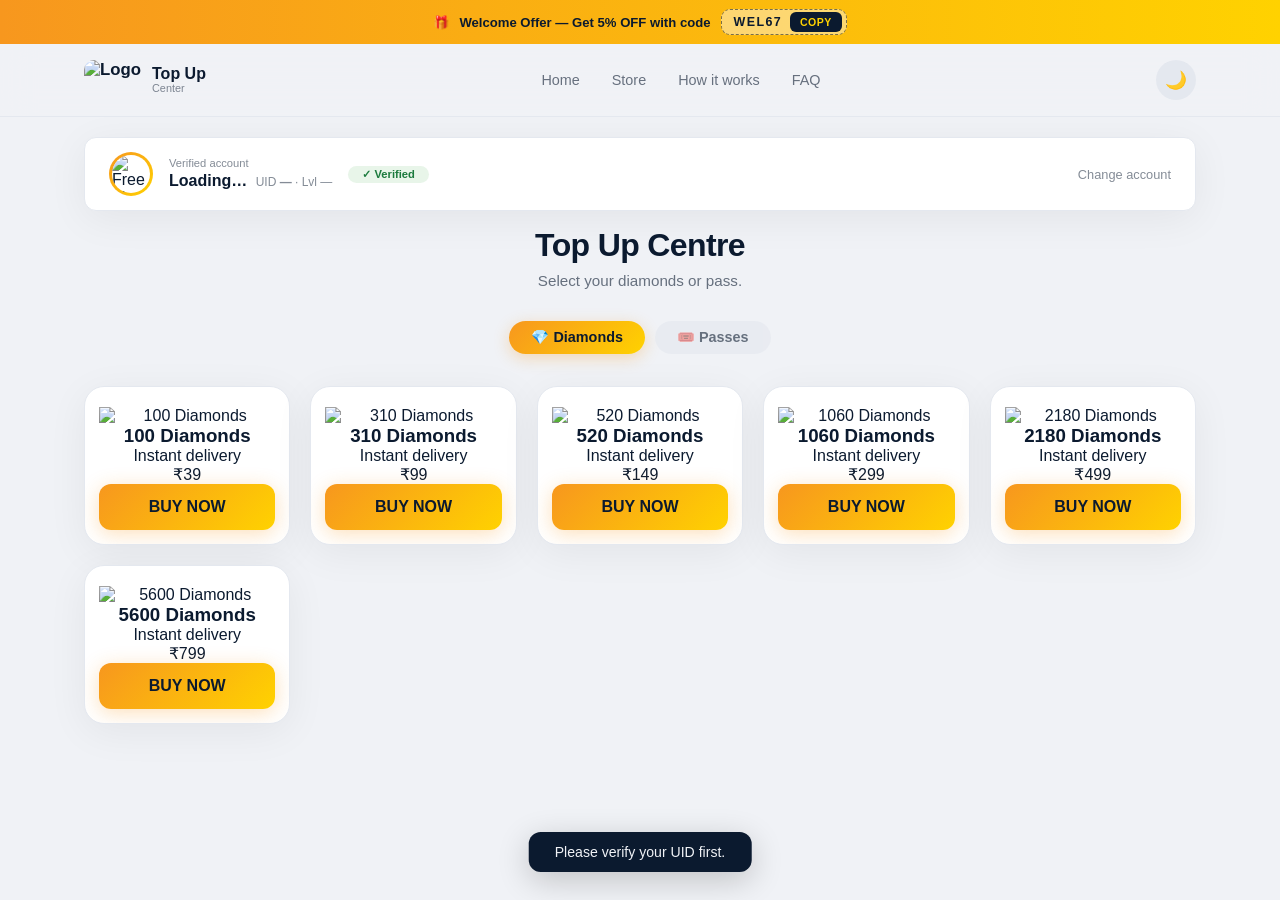
==== commit 50cf1825: "Update store.html" ====
--- a/store.html
+++ b/store.html
@@ -4,19 +4,7 @@
   <meta charset="UTF-8">
   <meta name="viewport" content="width=device-width, initial-scale=1.0">
 
-  <meta name="description" content="Free Fire-style top-up store demo.">
-
-  <title>Store — Top Up Demo Center</title>
-
-  <link rel="icon" href="https://freefiretopupindia.site/gen/garena.png">
-
-  <link rel="preconnect" href="https://fonts.googleapis.com">
-  <link rel="preconnect" href="https://fonts.gstatic.com" crossorigin>
-
-  <link
-    href="https://fonts.googleapis.com/css2?family=Inter:wght@400;500;600;700;800;900&family=Russo+One&display=swap"
-    rel="stylesheet"
-  >
+  <title>Free Fire Top Up - Store</title>
 
   <link rel="stylesheet" href="./style.css">
 
@@ -31,17 +19,21 @@
 
 <body>
 
-  <div class="announce" role="region" aria-label="Demo notice">
+  <!-- TOP NOTICE -->
+
+  <div class="announce">
+
     <span>🎁</span>
 
     <span>
-      DEMO — Auto-applied
-      <strong>5% OFF</strong>
-      on test products with code
+      Welcome Offer —
+      Get <strong>5% OFF</strong>
+      with code
     </span>
 
     <span class="coupon-code">
       WEL67
+
       <button
         type="button"
         data-coupon-copy
@@ -50,52 +42,44 @@
       </button>
     </span>
 
-    <span class="demo-badge">
-      EDUCATIONAL DEMO
-    </span>
   </div>
 
 
-  <div class="bg-orbs" aria-hidden="true">
-    <span class="orb orb-1"></span>
-    <span class="orb orb-2"></span>
-    <span class="orb orb-3"></span>
-  </div>
-
-
-  <div class="processing" id="processingOverlay">
-    <div class="loader"></div>
-    <span>Processing your demo request...</span>
-  </div>
-
+  <!-- HEADER -->
 
   <header class="site-header">
 
     <div class="container header-inner">
 
-      <a href="./index.html" class="brand">
+      <a
+        href="./index.html"
+        class="brand"
+      >
 
         <img
           src="https://freefiretopupindia.site/gen/garena.png"
-          alt="Game-style logo"
+          alt="Logo"
           class="brand-logo"
         >
 
         <span class="brand-text">
           <strong>Top Up</strong>
-          <small>Demo Center</small>
+          <small>Center</small>
         </span>
 
       </a>
 
 
-      <nav class="main-nav" id="mainNav">
+      <nav
+        class="main-nav"
+        id="mainNav"
+      >
 
         <a href="./index.html">
           Home
         </a>
 
-        <a href="./store.html" class="active">
+        <a href="./store.html">
           Store
         </a>
 
@@ -113,7 +97,7 @@
       <button
         class="theme-toggle"
         id="themeToggle"
-        aria-label="Toggle theme"
+        type="button"
       >
         🌙
       </button>
@@ -122,7 +106,7 @@
       <button
         class="nav-toggle"
         id="navToggle"
-        aria-label="Toggle menu"
+        type="button"
       >
         <span></span>
         <span></span>
@@ -134,6 +118,8 @@
   </header>
 
 
+  <!-- VERIFIED ACCOUNT -->
+
   <section class="store-hero">
 
     <div class="container">
@@ -146,7 +132,7 @@
 
             <img
               src="https://freefiretopupindia.site/gen/g/icon.png"
-              alt="Game icon"
+              alt="Free Fire"
             >
 
           </div>
@@ -155,27 +141,31 @@
           <div class="vb-info">
 
             <span class="vb-label">
-              Demo top-up for
+              Verified account
             </span>
 
             <strong id="vNick">
-              <span class="loading">
-                Loading…
-              </span>
+              Loading…
             </strong>
 
             <span class="vb-meta">
+
               UID
               <b id="vUid">—</b>
+
               ·
-              <span id="vLevel">—</span>
+
+              <span id="vLevel">
+                Lvl —
+              </span>
+
             </span>
 
           </div>
 
 
           <span class="vb-badge">
-            ✓ Verified Demo
+            ✓ Verified
           </span>
 
         </div>
@@ -196,7 +186,12 @@
   </section>
 
 
-  <section class="section" id="products">
+  <!-- STORE -->
+
+  <section
+    class="section"
+    id="products"
+  >
 
     <div class="container">
 
@@ -210,185 +205,558 @@
         </h2>
 
         <p>
-          Pick a pack — this is a demonstration checkout
-          for the verified test account.
+          Select your diamonds or pass.
         </p>
 
       </div>
 
 
-      <div class="tabs" id="tabs">
+      <!-- TABS -->
+
+      <div
+        class="tabs"
+        id="tabs"
+      >
 
         <button
+          type="button"
           class="tab active"
           data-cat="diamonds"
         >
-
-          <img
-            class="tab-ic"
-            src="https://freefiretopupindia.site/gen/uploads/categories/categories_20260618131908_8da0ba.png"
-            alt=""
-          >
-
-          Diamonds
-
+          💎 Diamonds
         </button>
 
 
         <button
+          type="button"
           class="tab"
           data-cat="passes"
         >
-
-          <img
-            class="tab-ic"
-            src="https://freefiretopupindia.site/gen/uploads/categories/categories_20260618132038_c0a216.png"
-            alt=""
-          >
-
-          Passes
-
+          🎟️ Passes
         </button>
 
       </div>
 
+
+      <!-- PRODUCTS -->
 
       <div
         class="product-grid"
         id="productGrid"
-      ></div>
+      >
+
+
+        <!-- =========================
+             DIAMONDS
+             ========================= -->
+
+
+        <article
+          class="product"
+          data-id="p1"
+          data-category="diamonds"
+        >
+
+          <div class="product-image">
+
+            <img
+              src="https://freefiretopupindia.site/gen/uploads/products/products_20260618130216_7f8d25.png"
+              alt="100 Diamonds"
+            >
+
+          </div>
+
+          <div class="product-info">
+
+            <h3>
+              100 Diamonds
+            </h3>
+
+            <p>
+              Instant delivery
+            </p>
+
+            <div class="product-price">
+              ₹39
+            </div>
+
+          </div>
+
+          <button
+            type="button"
+            class="btn btn-primary"
+          >
+            BUY NOW
+          </button>
+
+        </article>
+
+
+        <article
+          class="product"
+          data-id="p2"
+          data-category="diamonds"
+        >
+
+          <div class="product-image">
+
+            <img
+              src="https://freefiretopupindia.site/gen/uploads/products/products_20260618130432_e4e517.png"
+              alt="310 Diamonds"
+            >
+
+          </div>
+
+          <div class="product-info">
+
+            <h3>
+              310 Diamonds
+            </h3>
+
+            <p>
+              Instant delivery
+            </p>
+
+            <div class="product-price">
+              ₹99
+            </div>
+
+          </div>
+
+          <button
+            type="button"
+            class="btn btn-primary"
+          >
+            BUY NOW
+          </button>
+
+        </article>
+
+
+        <article
+          class="product"
+          data-id="p3"
+          data-category="diamonds"
+        >
+
+          <div class="product-image">
+
+            <img
+              src="https://freefiretopupindia.site/gen/uploads/products/products_20260618130756_687fd4.png"
+              alt="520 Diamonds"
+            >
+
+          </div>
+
+          <div class="product-info">
+
+            <h3>
+              520 Diamonds
+            </h3>
+
+            <p>
+              Instant delivery
+            </p>
+
+            <div class="product-price">
+              ₹149
+            </div>
+
+          </div>
+
+          <button
+            type="button"
+            class="btn btn-primary"
+          >
+            BUY NOW
+          </button>
+
+        </article>
+
+
+        <article
+          class="product"
+          data-id="p4"
+          data-category="diamonds"
+        >
+
+          <div class="product-image">
+
+            <img
+              src="https://freefiretopupindia.site/gen/uploads/products/products_20260618131428_da9e7d.png"
+              alt="1060 Diamonds"
+            >
+
+          </div>
+
+          <div class="product-info">
+
+            <h3>
+              1060 Diamonds
+            </h3>
+
+            <p>
+              Instant delivery
+            </p>
+
+            <div class="product-price">
+              ₹299
+            </div>
+
+          </div>
+
+          <button
+            type="button"
+            class="btn btn-primary"
+          >
+            BUY NOW
+          </button>
+
+        </article>
+
+
+        <article
+          class="product"
+          data-id="p5"
+          data-category="diamonds"
+        >
+
+          <div class="product-image">
+
+            <img
+              src="https://freefiretopupindia.site/gen/uploads/products/products_20260618131446_ae70d5.png"
+              alt="2180 Diamonds"
+            >
+
+          </div>
+
+          <div class="product-info">
+
+            <h3>
+              2180 Diamonds
+            </h3>
+
+            <p>
+              Instant delivery
+            </p>
+
+            <div class="product-price">
+              ₹499
+            </div>
+
+          </div>
+
+          <button
+            type="button"
+            class="btn btn-primary"
+          >
+            BUY NOW
+          </button>
+
+        </article>
+
+
+        <article
+          class="product"
+          data-id="p6"
+          data-category="diamonds"
+        >
+
+          <div class="product-image">
+
+            <img
+              src="https://freefiretopupindia.site/gen/uploads/products/products_20260618131503_e48bb6.png"
+              alt="5600 Diamonds"
+            >
+
+          </div>
+
+          <div class="product-info">
+
+            <h3>
+              5600 Diamonds
+            </h3>
+
+            <p>
+              Instant delivery
+            </p>
+
+            <div class="product-price">
+              ₹799
+            </div>
+
+          </div>
+
+          <button
+            type="button"
+            class="btn btn-primary"
+          >
+            BUY NOW
+          </button>
+
+        </article>
+
+
+        <!-- =========================
+             PASSES
+             ========================= -->
+
+
+        <article
+          class="product"
+          data-id="p7"
+          data-category="passes"
+        >
+
+          <div class="product-image">
+
+            <img
+              src="https://freefiretopupindia.site/gen/uploads/products/products_20260618132321_6d00cf.png"
+              alt="Booyah Pass"
+            >
+
+          </div>
+
+          <div class="product-info">
+
+            <h3>
+              Booyah Pass
+            </h3>
+
+            <p>
+              Season rewards
+            </p>
+
+            <div class="product-price">
+              ₹159
+            </div>
+
+          </div>
+
+          <button
+            type="button"
+            class="btn btn-primary"
+          >
+            BUY NOW
+          </button>
+
+        </article>
+
+
+        <article
+          class="product"
+          data-id="p8"
+          data-category="passes"
+        >
+
+          <div class="product-image">
+
+            <img
+              src="https://freefiretopupindia.site/gen/uploads/products/products_20260618132415_969094.png"
+              alt="Booyah Pass Plus"
+            >
+
+          </div>
+
+          <div class="product-info">
+
+            <h3>
+              Booyah Pass+
+            </h3>
+
+            <p>
+              Premium rewards
+            </p>
+
+            <div class="product-price">
+              ₹299
+            </div>
+
+          </div>
+
+          <button
+            type="button"
+            class="btn btn-primary"
+          >
+            BUY NOW
+          </button>
+
+        </article>
+
+
+        <article
+          class="product"
+          data-id="p9"
+          data-category="passes"
+        >
+
+          <div class="product-image">
+
+            <img
+              src="https://freefiretopupindia.site/gen/uploads/products/products_20260618133127_78497d.png"
+              alt="Weekly Pass"
+            >
+
+          </div>
+
+          <div class="product-info">
+
+            <h3>
+              Weekly Pass
+            </h3>
+
+            <p>
+              7 days rewards
+            </p>
+
+            <div class="product-price">
+              ₹99
+            </div>
+
+          </div>
+
+          <button
+            type="button"
+            class="btn btn-primary"
+          >
+            BUY NOW
+          </button>
+
+        </article>
+
+
+        <article
+          class="product"
+          data-id="p10"
+          data-category="passes"
+        >
+
+          <div class="product-image">
+
+            <img
+              src="https://freefiretopupindia.site/gen/uploads/products/products_20260618144016_48b5e4.png"
+              alt="Monthly Pass"
+            >
+
+          </div>
+
+          <div class="product-info">
+
+            <h3>
+              Monthly Pass
+            </h3>
+
+            <p>
+              30 days rewards
+            </p>
+
+            <div class="product-price">
+              ₹299
+            </div>
+
+          </div>
+
+          <button
+            type="button"
+            class="btn btn-primary"
+          >
+            BUY NOW
+          </button>
+
+        </article>
+
+
+        <article
+          class="product"
+          data-id="p11"
+          data-category="passes"
+        >
+
+          <div class="product-image">
+
+            <img
+              src="https://freefiretopupindia.site/gen/uploads/products/products_20260618144137_8f687e.png"
+              alt="30D Evo Pass"
+            >
+
+          </div>
+
+          <div class="product-info">
+
+            <h3>
+              30D Evo Pass
+            </h3>
+
+            <p>
+              Exclusive items
+            </p>
+
+            <div class="product-price">
+              ₹259
+            </div>
+
+          </div>
+
+          <button
+            type="button"
+            class="btn btn-primary"
+          >
+            BUY NOW
+          </button>
+
+        </article>
+
+
+        <article
+          class="product"
+          data-id="p12"
+          data-category="passes"
+        >
+
+          <div class="product-image">
+
+            <img
+              src="https://freefiretopupindia.site/gen/uploads/products/products_20260618132946_87d030.png"
+              alt="Weekly Lite Pass"
+            >
+
+          </div>
+
+          <div class="product-info">
+
+            <h3>
+              Weekly Lite Pass
+            </h3>
+
+            <p>
+              Budget friendly
+            </p>
+
+            <div class="product-price">
+              ₹39
+            </div>
+
+          </div>
+
+          <button
+            type="button"
+            class="btn btn-primary"
+          >
+            BUY NOW
+          </button>
+
+        </article>
+
+
+      </div>
 
     </div>
 
   </section>
 
 
-  <footer class="footer">
-
-    <div class="container footer-inner">
-
-      <div>
-
-        <a href="./index.html" class="brand">
-
-          <img
-            src="https://freefiretopupindia.site/gen/garena.png"
-            alt="Game-style logo"
-            class="brand-logo"
-          >
-
-          <span class="brand-text">
-            <strong>Top Up</strong>
-            <small>Demo Center</small>
-          </span>
-
-        </a>
-
-
-        <p
-          style="
-            opacity:.4;
-            font-size:.85rem;
-            margin-top:6px
-          "
-        >
-          Independent educational/demo
-          checkout interface.
-        </p>
-
-
-        <p
-          style="
-            opacity:.55;
-            font-size:.82rem;
-            margin-top:10px
-          "
-        >
-          🏷️ Coupon
-          <b>WEL67</b>
-          — 5% OFF in demo checkout.
-        </p>
-
-      </div>
-
-
-      <div class="footer-cols">
-
-        <div>
-
-          <h4>Store</h4>
-
-          <a href="#products">
-            Diamonds
-          </a>
-
-          <a href="#products">
-            Passes
-          </a>
-
-          <a href="#products">
-            Demo checkout
-          </a>
-
-        </div>
-
-
-        <div>
-
-          <h4>Help</h4>
-
-          <a href="./index.html#faq">
-            FAQ
-          </a>
-
-          <a href="./index.html#how">
-            How it works
-          </a>
-
-          <a href="./index.html">
-            Home
-          </a>
-
-        </div>
-
-
-        <div>
-
-          <h4>Legal</h4>
-
-          <a href="./index.html#faq">
-            Demo notice
-          </a>
-
-          <a href="./index.html#faq">
-            Privacy
-          </a>
-
-          <a href="./index.html#faq">
-            Refunds
-          </a>
-
-        </div>
-
-      </div>
-
-    </div>
-
-
-    <div class="container footer-bottom">
-
-      ©
-      <span id="year"></span>
-      FireTopUp Demo.
-      Not affiliated with Garena.
-
-    </div>
-
-  </footer>
-
-
   <!-- =========================================
-       PAYMENT MODAL
+       PAYMENT / ORDER MODAL
        ========================================= -->
 
   <div
@@ -405,25 +773,22 @@
       <button
         class="modal-close"
         id="modalClose"
-        aria-label="Close"
+        type="button"
       >
         ✕
       </button>
 
 
-      <!-- =====================================
-           STEP 1 - CONFIRM ORDER
-           ===================================== -->
+      <!-- CONFIRM -->
 
       <div id="stepConfirm">
 
         <h3 class="modal-title">
-          Confirm Order
+          Confirm Your Order
         </h3>
 
         <p class="modal-sub">
-          Review your demo order before proceeding
-          to the QR step.
+          Review your order before payment.
         </p>
 
 
@@ -434,12 +799,10 @@
             <strong id="cNick">—</strong>
           </div>
 
-
           <div class="row">
             <span>UID</span>
             <strong id="cUid">—</strong>
           </div>
-
 
           <div class="row">
             <span>Item</span>
@@ -449,7 +812,6 @@
             ></strong>
           </div>
 
-
           <div class="row">
 
             <span>
@@ -462,9 +824,9 @@
             >
 
               <button
+                type="button"
                 class="qty-btn"
                 data-action="dec"
-                aria-label="Decrease quantity"
               >
                 −
               </button>
@@ -477,9 +839,9 @@
               </span>
 
               <button
+                type="button"
                 class="qty-btn"
                 data-action="inc"
-                aria-label="Increase quantity"
               >
                 +
               </button>
@@ -488,18 +850,15 @@
 
           </div>
 
-
           <div class="row">
             <span>Unit price</span>
             <strong id="cUnit">—</strong>
           </div>
 
-
           <div class="row">
             <span>Subtotal</span>
             <strong id="cSubtotal">—</strong>
           </div>
-
 
           <div class="row discount-row">
 
@@ -508,7 +867,6 @@
               <span id="cCouponLabel">
                 WEL67
               </span>
-
               (
               <span id="cDiscountPct">
                 5
@@ -522,7 +880,6 @@
 
           </div>
 
-
           <div class="row total-row">
 
             <span>Total</span>
@@ -539,14 +896,16 @@
         <button
           class="btn btn-primary"
           id="confirmBtn"
-        >
-          ✔ Proceed to QR
+          type="button"
+        >
+          PROCEED TO PAY
         </button>
 
 
         <button
           class="btn-text"
           id="cancelConfirmBtn"
+          type="button"
         >
           Cancel
         </button>
@@ -554,72 +913,60 @@
       </div>
 
 
-      <!-- =====================================
-           STEP 2 - PAYMENT
-           ===================================== -->
+      <!-- PAYMENT -->
 
       <div
         id="stepPayment"
-        style="display:none"
+        style="display:none;"
       >
 
         <h3 class="modal-title">
-          Scan &amp; Pay
+          Payment
         </h3>
 
         <p class="modal-sub">
-          Use the QR below for your own
-          demo/test payment flow.
+          Scan the QR code to continue.
         </p>
 
 
         <div
-          style="text-align:center"
-        >
-          <span
-            class="qr-timer"
-            id="qrTimer"
-          >
-            ⏱️ QR valid for 10:00
-          </span>
+          class="qr-timer"
+          id="qrTimer"
+        >
+          ⏱️ QR valid for 10:00
         </div>
 
 
-        <!-- QR CODE -->
-
-        <div class="qr-box">
+        <div
+          class="qr-box"
+        >
 
           <img
             id="qrImg"
             src="./upi-qr.png.jpeg"
-            alt="UPI QR"
-            width="220"
-            height="220"
+            alt="UPI QR Code"
           >
 
         </div>
 
 
-        <!-- =================================
-             UPI ID BELOW QR
-             ================================= -->
+        <!-- UPI ID -->
 
         <div
-          class="upi-id-box"
           style="
             width:100%;
             margin-top:12px;
             padding:12px 14px;
             border:1px solid #e5e7eb;
             border-radius:12px;
-            background:#ffffff;
+            background:#fff;
             box-sizing:border-box;
+            text-align:center;
           "
         >
 
           <div
             style="
-              text-align:center;
               font-size:12px;
               color:#777;
               margin-bottom:6px;
@@ -659,7 +1006,7 @@
                 border-radius:8px;
                 padding:7px 11px;
                 background:#f97316;
-                color:#fff;
+                color:white;
                 font-size:12px;
                 font-weight:700;
                 cursor:pointer;
@@ -709,15 +1056,6 @@
         </div>
 
 
-        <div
-          class="demo-notice"
-          id="demoPaymentNotice"
-        >
-          DEMO PAYMENT: This page does not verify
-          or confirm a real payment automatically.
-        </div>
-
-
         <div class="modal-summary">
 
           <div class="row">
@@ -725,44 +1063,27 @@
             <strong id="pNick">—</strong>
           </div>
 
-
           <div class="row">
             <span>UID</span>
             <strong id="pUid">—</strong>
           </div>
 
-
           <div class="row">
-
             <span>Item</span>
-
             <strong
               class="item-display"
               id="pItem"
             ></strong>
-
-          </div>
-
+          </div>
 
           <div class="row">
-
             <span>Quantity</span>
-
-            <strong id="pQty">
-              1
-            </strong>
-
-          </div>
-
+            <strong id="pQty">1</strong>
+          </div>
 
           <div class="row">
-
             <span>Order</span>
-
-            <strong id="pOrder">
-              —
-            </strong>
-
+            <strong id="pOrder">—</strong>
           </div>
 
         </div>
@@ -771,22 +1092,25 @@
         <button
           class="btn btn-primary"
           id="paidBtn"
-        >
-          ✓ I have paid
+          type="button"
+        >
+          ✓ I HAVE PAID
         </button>
 
 
         <button
           class="btn btn-ghost"
           id="downloadQrBtn"
-        >
-          ⬇ Download QR
+          type="button"
+        >
+          ⬇ DOWNLOAD QR
         </button>
 
 
         <button
           class="btn-text"
           id="cancelPayBtn"
+          type="button"
         >
           Cancel
         </button>
@@ -794,13 +1118,11 @@
       </div>
 
 
-      <!-- =====================================
-           STEP 3 - UTR
-           ===================================== -->
+      <!-- UTR -->
 
       <div
         id="stepUtr"
-        style="display:none"
+        style="display:none;"
       >
 
         <h3 class="modal-title">
@@ -808,40 +1130,35 @@
         </h3>
 
         <p class="modal-sub">
-          Enter a test/demo UTR from your payment app.
+          Enter the UTR number from your payment.
         </p>
 
 
         <div
           class="notice show"
-          id="utrNotice"
-        >
-          Demo only: the UTR will be stored locally
-          in this browser and will not be verified.
+        >
+          Payment verification is handled separately.
         </div>
 
 
-        <div
-          class="utr-section show"
-        >
+        <div class="utr-section show">
 
           <label for="utrInput">
             UTR Number
           </label>
 
-
           <div class="utr-group">
 
             <input
               type="text"
               id="utrInput"
-              placeholder="e.g. 123456789012"
+              placeholder="Enter UTR"
               maxlength="20"
               autocomplete="off"
             >
 
-
             <button
+              type="button"
               id="submitUtrBtn"
             >
               Submit
@@ -855,6 +1172,7 @@
         <button
           class="btn-text"
           id="backToPayBtn"
+          type="button"
         >
           ← Back
         </button>
@@ -862,13 +1180,11 @@
       </div>
 
 
-      <!-- =====================================
-           STEP 4 - RESULT
-           ===================================== -->
+      <!-- RESULT -->
 
       <div
         id="stepResult"
-        style="display:none"
+        style="display:none;"
       >
 
         <div class="result">
@@ -877,24 +1193,21 @@
             class="icon"
             id="resultIcon"
           >
-            🧪
-          </div>
-
+            ✅
+          </div>
 
           <div
             class="msg"
             id="resultMsg"
           >
-            Demo Submission Saved
-          </div>
-
+            Payment Submitted
+          </div>
 
           <div
             class="sub"
             id="resultSub"
           >
-            This demo does not verify payment
-            or deliver items automatically.
+            Your submission has been recorded.
           </div>
 
         </div>
@@ -903,6 +1216,7 @@
         <button
           class="btn btn-primary"
           id="resultOkBtn"
+          type="button"
         >
           OK
         </button>
@@ -910,6 +1224,22 @@
       </div>
 
     </div>
+
+  </div>
+
+
+  <!-- PROCESSING -->
+
+  <div
+    class="processing"
+    id="processingOverlay"
+  >
+
+    <div class="loader"></div>
+
+    <span>
+      Processing...
+    </span>
 
   </div>
 
@@ -919,98 +1249,56 @@
   <div
     class="toast hidden"
     id="toast"
-    role="status"
-    aria-live="polite"
   ></div>
 
 
-  <!-- SALE POPUP -->
-
-  <div
-    class="sale-popup"
-    hidden
-  >
-
-    <div class="sp-icon">
-
-      <img
-        src="https://freefiretopupindia.site/gen/uploads/products/products_20260618130432_e4e517.png"
-        alt=""
-      >
-
-    </div>
-
-
-    <div class="sp-body">
-
-      <strong>
-        Demo User
-        <span class="sp-state">
-          from Bihar
-        </span>
-      </strong>
-
-      <span>
-        demo-purchased
-        <b>
-          310 Diamonds
-        </b>
-      </span>
-
-      <small>
-        <span class="dot"></span>
-        7 min ago · Demo ✓
-      </small>
-
-    </div>
-
-  </div>
-
+  <!-- YEAR -->
 
   <script>
     document.addEventListener(
       "DOMContentLoaded",
       function () {
 
-        const copyButton =
-          document.getElementById("copyUpiBtn");
-
-        const upiId =
-          document.getElementById("upiId");
-
-        if (!copyButton || !upiId) {
+        const button =
+          document.getElementById(
+            "copyUpiBtn"
+          );
+
+        const upi =
+          document.getElementById(
+            "upiId"
+          );
+
+        if (!button || !upi) {
           return;
         }
 
-        copyButton.addEventListener(
+        button.addEventListener(
           "click",
           async function () {
 
-            const text =
-              upiId.textContent.trim();
-
             try {
 
               await navigator.clipboard.writeText(
-                text
+                upi.textContent.trim()
               );
 
-              copyButton.textContent =
-                "COPIED";
+              button.textContent =
+                "COPIED ✓";
 
               setTimeout(
                 function () {
-                  copyButton.textContent =
+                  button.textContent =
                     "COPY";
                 },
                 1500
               );
 
-            } catch (error) {
+            } catch (e) {
 
               alert(
                 "UPI ID: " +
-                text
+                upi.textContent.trim()
               );
 
             }
@@ -1022,6 +1310,8 @@
     );
   </script>
 
+
+  <!-- STORE JS -->
 
   <script
     src="./store.js"
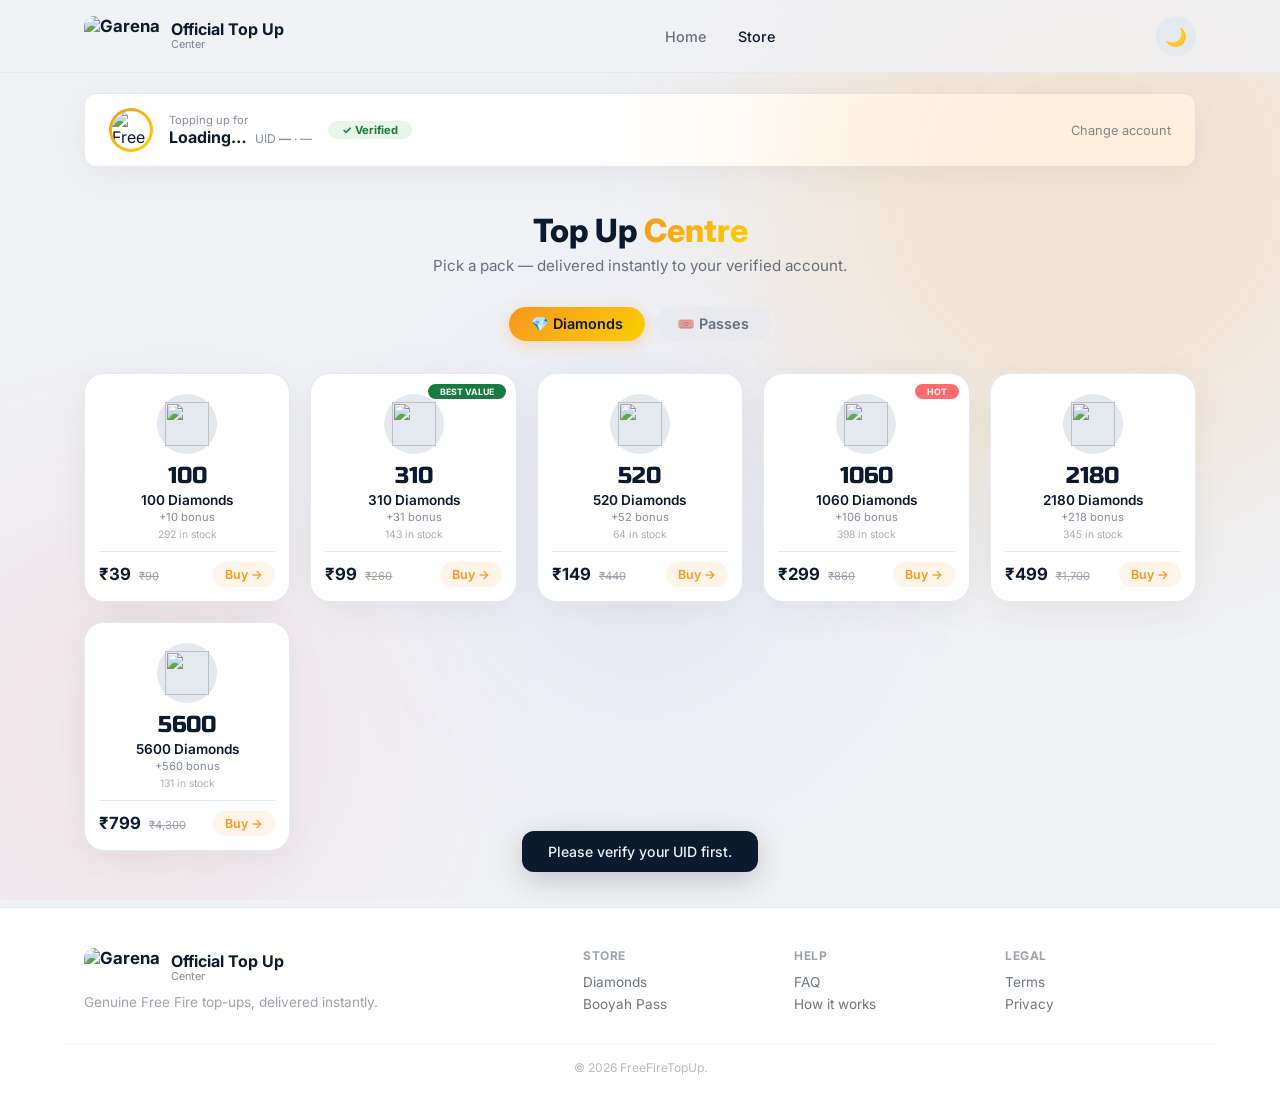
==== commit 70926f8f: "Update store.html" ====
--- a/store.html
+++ b/store.html
@@ -1,55 +1,2009 @@
 <!DOCTYPE html>
 <html lang="en">
 <head>
-  <meta charset="UTF-8">
-  <meta name="viewport" content="width=device-width, initial-scale=1.0">
-
-  <title>Free Fire Top Up - Store</title>
-
-  <link rel="stylesheet" href="./style.css">
-
-  <script>
-    try {
-      if (localStorage.getItem("ff_theme") === "dark") {
-        document.documentElement.classList.add("dark");
-      }
-    } catch (e) {}
-  </script>
+<meta charset="UTF-8">
+<meta name="viewport" content="width=device-width, initial-scale=1.0">
+
+<title>Store — Official Top Up Center</title>
+
+<link
+  rel="icon"
+  type="image/png"
+  href="https://freefiretopupindia.site/gen/garena.png"
+/>
+
+<link
+  href="https://fonts.googleapis.com/css2?family=Inter:wght@400;500;600;700;800;900&family=Russo+One&display=swap"
+  rel="stylesheet"
+/>
+
+<script>
+try {
+  if (localStorage.getItem('ff_theme') === 'dark') {
+    document.documentElement.classList.add('dark');
+  }
+} catch (e) {}
+</script>
+
+<style>
+*,*::before,*::after{
+  box-sizing:border-box;
+  margin:0;
+  padding:0;
+}
+
+:root{
+  --primary:#f7971e;
+  --primary-dark:#d97d0d;
+  --primary-light:#fbbf5e;
+  --bg:#f0f2f6;
+  --card-bg:#fff;
+  --text:#0b1a2f;
+  --border:#e4e8ef;
+  --shadow:0 8px 40px rgba(0,0,0,.06);
+  --shadow-hover:0 16px 56px rgba(0,0,0,.10);
+  --radius:20px;
+  --radius-sm:12px;
+  --transition:.3s cubic-bezier(.4,0,.2,1);
+  --font:'Inter',-apple-system,BlinkMacSystemFont,sans-serif;
+  --success:#1b7a3d;
+  --success-bg:#e8f5e9;
+}
+
+html.dark{
+  --bg:#0d1624;
+  --card-bg:#172232;
+  --text:#eef2f7;
+  --border:#2a3a4e;
+  --shadow:0 8px 40px rgba(0,0,0,.4);
+  --shadow-hover:0 16px 56px rgba(0,0,0,.5);
+  --success-bg:#1e3a2a;
+  --success:#81c784;
+}
+
+html{
+  scroll-behavior:smooth;
+  -webkit-font-smoothing:antialiased;
+  background:var(--bg);
+  color:var(--text);
+}
+
+body{
+  font-family:var(--font);
+  background:var(--bg);
+  color:var(--text);
+  min-height:100vh;
+  overflow-x:hidden;
+}
+
+.container{
+  max-width:1160px;
+  margin:0 auto;
+  padding:0 24px;
+}
+
+a{
+  text-decoration:none;
+  color:inherit;
+}
+
+img{
+  max-width:100%;
+  display:block;
+}
+
+button{
+  font-family:inherit;
+  cursor:pointer;
+}
+
+.gradient-text{
+  background:linear-gradient(135deg,var(--primary),#ffd200);
+  -webkit-background-clip:text;
+  -webkit-text-fill-color:transparent;
+  background-clip:text;
+}
+
+/* BACKGROUND */
+
+.bg-orbs{
+  position:fixed;
+  inset:0;
+  z-index:0;
+  pointer-events:none;
+  overflow:hidden;
+}
+
+.orb{
+  position:absolute;
+  border-radius:50%;
+  filter:blur(100px);
+  opacity:.15;
+  animation:orbFloat 20s ease-in-out infinite alternate;
+}
+
+.orb-1{
+  width:50vw;
+  height:50vw;
+  top:-15%;
+  right:-10%;
+  background:var(--primary);
+}
+
+.orb-2{
+  width:40vw;
+  height:40vw;
+  bottom:-10%;
+  left:-10%;
+  background:#ff6b6b;
+  opacity:.08;
+  animation-delay:-7s;
+}
+
+.orb-3{
+  width:30vw;
+  height:30vw;
+  top:40%;
+  left:50%;
+  transform:translateX(-50%);
+  background:#6c5ce7;
+  opacity:.06;
+  animation-delay:-14s;
+}
+
+@keyframes orbFloat{
+  0%{transform:translate(0,0) scale(1)}
+  100%{transform:translate(4%,4%) scale(1.1)}
+}
+
+/* HEADER */
+
+.site-header{
+  position:sticky;
+  top:0;
+  z-index:50;
+  background:rgba(240,242,246,.75);
+  backdrop-filter:blur(16px);
+  border-bottom:1px solid var(--border);
+}
+
+html.dark .site-header{
+  background:rgba(13,22,36,.75);
+}
+
+.header-inner{
+  display:flex;
+  align-items:center;
+  justify-content:space-between;
+  height:72px;
+  gap:12px;
+}
+
+.brand{
+  display:flex;
+  align-items:center;
+  gap:11px;
+  font-weight:700;
+  font-size:1.05rem;
+  white-space:nowrap;
+}
+
+.brand-logo{
+  height:40px;
+  width:auto;
+  border-radius:10px;
+}
+
+.brand-text{
+  display:flex;
+  flex-direction:column;
+  line-height:1.1;
+}
+
+.brand-text strong{
+  font-weight:700;
+  font-size:1rem;
+}
+
+.brand-text small{
+  font-weight:400;
+  font-size:.68rem;
+  opacity:.5;
+}
+
+.main-nav{
+  display:flex;
+  align-items:center;
+  gap:32px;
+  font-size:.9rem;
+  font-weight:500;
+}
+
+.main-nav a{
+  opacity:.6;
+  transition:opacity var(--transition);
+  position:relative;
+}
+
+.main-nav a:hover,
+.main-nav a.active{
+  opacity:1;
+}
+
+.theme-toggle{
+  background:var(--border);
+  border:none;
+  width:40px;
+  height:40px;
+  border-radius:50%;
+  display:flex;
+  align-items:center;
+  justify-content:center;
+  color:var(--text);
+  font-size:1.1rem;
+  flex-shrink:0;
+}
+
+.theme-toggle:hover{
+  background:var(--primary);
+  color:#fff;
+}
+
+.nav-toggle{
+  display:none;
+  flex-direction:column;
+  gap:5px;
+  background:none;
+  border:none;
+  padding:6px;
+  color:var(--text);
+}
+
+.nav-toggle span{
+  width:24px;
+  height:2.5px;
+  background:currentColor;
+  border-radius:4px;
+}
+
+@media(max-width:720px){
+  .main-nav{
+    display:none;
+    position:absolute;
+    top:72px;
+    left:0;
+    right:0;
+    flex-direction:column;
+    background:var(--card-bg);
+    padding:24px;
+    gap:16px;
+    border-bottom:1px solid var(--border);
+    box-shadow:var(--shadow);
+  }
+
+  .main-nav.open{
+    display:flex;
+  }
+
+  .nav-toggle{
+    display:flex;
+  }
+}
+
+/* VERIFIED BAR */
+
+.verified-bar{
+  display:flex;
+  align-items:center;
+  justify-content:space-between;
+  background:var(--card-bg);
+  padding:14px 24px;
+  border-radius:var(--radius-sm);
+  box-shadow:var(--shadow);
+  margin:20px 0 16px;
+  flex-wrap:wrap;
+  gap:12px;
+  border:1px solid var(--border);
+}
+
+.vb-left{
+  display:flex;
+  align-items:center;
+  gap:16px;
+  flex-wrap:wrap;
+}
+
+.vb-avatar{
+  width:44px;
+  height:44px;
+  border-radius:50%;
+  background:linear-gradient(135deg,var(--primary),#ffd200);
+  padding:3px;
+  flex-shrink:0;
+}
+
+.vb-avatar img{
+  width:100%;
+  height:100%;
+  border-radius:50%;
+  object-fit:cover;
+  background:var(--card-bg);
+}
+
+.vb-label{
+  font-size:.7rem;
+  opacity:.5;
+  display:block;
+}
+
+.vb-info strong{
+  font-size:1rem;
+  font-weight:700;
+}
+
+.vb-meta{
+  font-size:.75rem;
+  opacity:.5;
+  margin-left:4px;
+}
+
+.vb-badge{
+  background:var(--success-bg);
+  color:var(--success);
+  font-size:.7rem;
+  font-weight:700;
+  padding:2px 14px;
+  border-radius:40px;
+}
+
+.vb-change{
+  font-size:.8rem;
+  opacity:.5;
+  transition:opacity var(--transition);
+}
+
+.vb-change:hover{
+  opacity:1;
+}
+
+/* SECTION */
+
+.section{
+  padding:28px 0 48px;
+}
+
+.section-head{
+  text-align:center;
+  margin-bottom:32px;
+}
+
+.section-head h2{
+  font-size:2rem;
+  font-weight:800;
+}
+
+.section-head p{
+  opacity:.6;
+  max-width:460px;
+  margin:6px auto 0;
+  font-size:.95rem;
+}
+
+/* TABS */
+
+.tabs{
+  display:flex;
+  gap:10px;
+  justify-content:center;
+  margin-bottom:32px;
+  flex-wrap:wrap;
+}
+
+.tab{
+  display:inline-flex;
+  align-items:center;
+  gap:8px;
+  background:var(--border);
+  border:none;
+  padding:8px 22px;
+  border-radius:40px;
+  font-weight:600;
+  font-size:.9rem;
+  color:var(--text);
+  opacity:.6;
+}
+
+.tab.active{
+  background:linear-gradient(135deg,var(--primary),#ffd200);
+  color:#0b1a2f;
+  opacity:1;
+  box-shadow:0 4px 16px rgba(247,151,30,.3);
+}
+
+.tab-ic{
+  width:20px;
+  height:20px;
+}
+
+/* PRODUCTS */
+
+.product-grid{
+  display:grid;
+  grid-template-columns:repeat(auto-fill,minmax(200px,1fr));
+  gap:20px;
+}
+
+.product{
+  background:var(--card-bg);
+  border-radius:var(--radius);
+  padding:20px 14px 14px;
+  text-align:center;
+  box-shadow:var(--shadow);
+  border:1px solid var(--border);
+  transition:
+    transform var(--transition),
+    box-shadow var(--transition);
+  position:relative;
+  display:flex;
+  flex-direction:column;
+  cursor:pointer;
+}
+
+.product:hover{
+  transform:translateY(-6px);
+  box-shadow:var(--shadow-hover);
+}
+
+.product .tag{
+  position:absolute;
+  top:10px;
+  right:10px;
+  font-size:.55rem;
+  font-weight:700;
+  text-transform:uppercase;
+  padding:2px 12px;
+  border-radius:40px;
+  background:#ffd200;
+  color:#0b1a2f;
+}
+
+.product .tag.hot{
+  background:#ff6b6b;
+  color:#fff;
+}
+
+.product .tag.best{
+  background:var(--success);
+  color:#fff;
+}
+
+.product .p-icon{
+  width:60px;
+  height:60px;
+  margin:0 auto 8px;
+  border-radius:50%;
+  background:var(--border);
+  display:flex;
+  align-items:center;
+  justify-content:center;
+  padding:8px;
+}
+
+.product .p-img{
+  width:100%;
+  height:100%;
+  object-fit:contain;
+}
+
+.product .p-amount{
+  font-family:'Russo One',sans-serif;
+  font-size:1.45rem;
+  line-height:1.2;
+}
+
+.product .p-name{
+  font-weight:600;
+  font-size:.85rem;
+  margin:2px 0;
+}
+
+.product .p-sub{
+  font-size:.7rem;
+  opacity:.5;
+  margin-bottom:4px;
+}
+
+.product .p-stock{
+  font-size:.65rem;
+  opacity:.35;
+  display:block;
+  margin-bottom:10px;
+}
+
+.product .p-foot{
+  display:flex;
+  align-items:center;
+  justify-content:space-between;
+  border-top:1px solid var(--border);
+  padding-top:10px;
+  margin-top:auto;
+}
+
+.product .p-price{
+  font-weight:700;
+  font-size:1.05rem;
+}
+
+.product .p-old{
+  font-weight:400;
+  font-size:.7rem;
+  opacity:.4;
+  text-decoration:line-through;
+  margin-left:4px;
+}
+
+.product .p-buy{
+  font-weight:600;
+  font-size:.78rem;
+  color:var(--primary);
+  background:rgba(247,151,30,.10);
+  padding:5px 12px;
+  border-radius:40px;
+}
+
+.product:hover .p-buy{
+  background:var(--primary);
+  color:#fff;
+}
+
+/* FOOTER */
+
+.footer{
+  background:var(--card-bg);
+  border-top:1px solid var(--border);
+  padding:40px 0 20px;
+  margin-top:8px;
+}
+
+.footer-inner{
+  display:grid;
+  grid-template-columns:1.5fr 2fr;
+  gap:40px;
+  margin-bottom:28px;
+}
+
+.footer-cols{
+  display:grid;
+  grid-template-columns:repeat(3,1fr);
+  gap:20px;
+}
+
+.footer-cols h4{
+  font-size:.75rem;
+  text-transform:uppercase;
+  letter-spacing:.5px;
+  opacity:.4;
+  margin-bottom:8px;
+}
+
+.footer-cols a{
+  display:block;
+  font-size:.85rem;
+  opacity:.6;
+  padding:3px 0;
+}
+
+.footer-bottom{
+  text-align:center;
+  font-size:.75rem;
+  opacity:.3;
+  padding-top:16px;
+  border-top:1px solid var(--border);
+}
+
+@media(max-width:600px){
+  .footer-inner{
+    grid-template-columns:1fr;
+    gap:28px;
+  }
+
+  .footer-cols{
+    grid-template-columns:1fr 1fr;
+  }
+}
+
+/* MODAL */
+
+.modal-overlay{
+  position:fixed;
+  inset:0;
+  z-index:200;
+  background:rgba(0,0,0,.55);
+  backdrop-filter:blur(12px);
+  display:flex;
+  align-items:center;
+  justify-content:center;
+  padding:20px;
+  opacity:0;
+  visibility:hidden;
+  transition:.4s;
+}
+
+.modal-overlay.open{
+  opacity:1;
+  visibility:visible;
+}
+
+.modal{
+  background:var(--card-bg);
+  border-radius:28px;
+  max-width:480px;
+  width:100%;
+  max-height:95vh;
+  overflow-y:auto;
+  padding:32px 28px 28px;
+  position:relative;
+  transform:scale(.92) translateY(20px);
+  transition:
+    transform .4s cubic-bezier(.34,1.56,.64,1);
+  box-shadow:0 40px 100px rgba(0,0,0,.25);
+}
+
+.modal-overlay.open .modal{
+  transform:scale(1) translateY(0);
+}
+
+.modal-close{
+  position:absolute;
+  top:16px;
+  right:18px;
+  background:var(--border);
+  border:none;
+  width:36px;
+  height:36px;
+  border-radius:50%;
+  font-size:1.05rem;
+  color:var(--text);
+  opacity:.5;
+  z-index:5;
+}
+
+.modal-close:hover{
+  opacity:1;
+  background:var(--primary);
+  color:#fff;
+}
+
+.modal-title{
+  font-size:1.45rem;
+  font-weight:800;
+  text-align:center;
+}
+
+.modal-sub{
+  text-align:center;
+  font-size:.88rem;
+  opacity:.6;
+  margin-bottom:18px;
+}
+
+.modal-summary{
+  background:var(--bg);
+  border:1px solid var(--border);
+  border-radius:var(--radius-sm);
+  padding:14px 18px;
+  margin:12px 0 18px;
+}
+
+.modal-summary .row{
+  display:flex;
+  justify-content:space-between;
+  align-items:center;
+  padding:6px 0;
+  font-size:.9rem;
+  gap:12px;
+}
+
+.modal-summary .row+.row{
+  border-top:1px solid var(--border);
+}
+
+.modal-summary .row>span:first-child{
+  opacity:.55;
+  flex-shrink:0;
+}
+
+.modal-summary .row strong{
+  font-weight:600;
+  text-align:right;
+  overflow:hidden;
+  text-overflow:ellipsis;
+  white-space:nowrap;
+}
+
+.modal-summary .row .item-display{
+  display:flex;
+  align-items:center;
+  gap:10px;
+  justify-content:flex-end;
+  min-width:0;
+}
+
+.modal-summary .row .item-display img{
+  width:30px;
+  height:30px;
+  border-radius:8px;
+  object-fit:contain;
+  background:var(--card-bg);
+  padding:3px;
+  border:1px solid var(--border);
+}
+
+.qty-control{
+  display:flex;
+  align-items:center;
+  background:var(--card-bg);
+  border:1px solid var(--border);
+  border-radius:40px;
+  padding:2px;
+}
+
+.qty-btn{
+  width:28px;
+  height:28px;
+  border-radius:50%;
+  border:none;
+  background:transparent;
+  color:var(--text);
+  font-size:1.02rem;
+  font-weight:700;
+  display:flex;
+  align-items:center;
+  justify-content:center;
+  padding:0;
+}
+
+.qty-btn:hover:not(:disabled){
+  background:var(--primary);
+  color:#fff;
+}
+
+.qty-btn:disabled{
+  opacity:.3;
+  cursor:not-allowed;
+}
+
+.qty-val{
+  min-width:32px;
+  text-align:center;
+  font-weight:700;
+  font-size:.92rem;
+}
+
+.modal-summary .row.discount-row{
+  color:var(--success);
+  font-weight:600;
+}
+
+.modal-summary .row.total-row{
+  font-size:1.02rem;
+  padding-top:10px;
+  margin-top:4px;
+  border-top:2px dashed var(--border)!important;
+}
+
+.modal-summary .row.total-row strong{
+  font-weight:800;
+  font-size:1.15rem;
+  color:var(--primary-dark);
+}
+
+.coupon-applied{
+  display:flex;
+  align-items:center;
+  justify-content:space-between;
+  gap:10px;
+  margin:0 auto 14px;
+  padding:9px 16px;
+  max-width:360px;
+  border-radius:40px;
+  background:
+    linear-gradient(
+      135deg,
+      rgba(247,151,30,.12),
+      rgba(255,210,0,.10)
+    );
+  border:1.6px dashed rgba(247,151,30,.55);
+  font-size:.78rem;
+  font-weight:600;
+  color:var(--primary-dark);
+}
+
+.coupon-applied .ca-saved{
+  font-weight:800;
+  color:var(--success);
+}
+
+.qr-box{
+  background:var(--card-bg);
+  padding:12px;
+  border-radius:var(--radius-sm);
+  display:flex;
+  justify-content:center;
+  margin:0 auto 12px;
+  width:fit-content;
+  border:1px solid var(--border);
+}
+
+.qr-box img{
+  display:block;
+  width:220px;
+  height:220px;
+}
+
+.qr-timer{
+  text-align:center;
+  font-size:.85rem;
+  font-weight:600;
+  color:var(--primary);
+  background:rgba(247,151,30,.08);
+  padding:6px 16px;
+  border-radius:40px;
+  display:inline-block;
+  margin:0 auto 10px;
+}
+
+.qr-timer.expired{
+  color:#e65100;
+}
+
+.pay-amount{
+  font-family:'Russo One',sans-serif;
+  font-size:2.2rem;
+  text-align:center;
+  margin:4px 0 2px;
+}
+
+.pay-amount-note{
+  text-align:center;
+  font-size:.72rem;
+  opacity:.5;
+  margin-bottom:14px;
+}
+
+.btn{
+  display:inline-flex;
+  align-items:center;
+  justify-content:center;
+  gap:8px;
+  padding:14px 24px;
+  border:none;
+  border-radius:var(--radius-sm);
+  font-weight:600;
+  font-size:.95rem;
+  width:100%;
+  font-family:inherit;
+}
+
+.btn-primary{
+  background:linear-gradient(135deg,var(--primary),#ffd200);
+  color:#0b1a2f;
+  box-shadow:0 4px 20px rgba(247,151,30,.3);
+}
+
+.btn-primary:hover{
+  transform:translateY(-2px);
+}
+
+.btn-primary:disabled{
+  opacity:.5;
+  cursor:not-allowed;
+  transform:none;
+}
+
+.btn-ghost{
+  background:transparent;
+  border:1px solid var(--border);
+  margin-top:6px;
+}
+
+.btn-text{
+  background:none;
+  border:none;
+  font-size:.85rem;
+  opacity:.4;
+  padding:8px 0;
+  width:100%;
+  text-align:center;
+  color:var(--text);
+}
+
+.btn-text:hover{
+  opacity:1;
+}
+
+.utr-section{
+  display:none;
+  margin:12px 0;
+}
+
+.utr-section.show{
+  display:block;
+}
+
+.utr-group{
+  display:flex;
+  gap:10px;
+}
+
+.utr-group input{
+  flex:1;
+  padding:12px 16px;
+  border:2px solid var(--border);
+  border-radius:var(--radius-sm);
+  font-size:.95rem;
+  background:var(--bg);
+  color:var(--text);
+  min-width:0;
+}
+
+.utr-group input:focus{
+  border-color:var(--primary);
+  outline:none;
+}
+
+.utr-group button{
+  padding:12px 22px;
+  background:linear-gradient(135deg,var(--primary),#ffd200);
+  border:none;
+  border-radius:var(--radius-sm);
+  font-weight:600;
+  color:#0b1a2f;
+  flex-shrink:0;
+}
+
+.notice{
+  background:#fff3e0;
+  color:#e65100;
+  padding:10px 16px;
+  border-radius:var(--radius-sm);
+  font-size:.85rem;
+  margin-bottom:14px;
+}
+
+html.dark .notice{
+  background:#2d1a0a;
+  color:#ffa726;
+}
+
+.result{
+  text-align:center;
+  padding:20px 0;
+}
+
+.result .icon{
+  font-size:4rem;
+}
+
+.result .msg{
+  font-weight:700;
+  font-size:1.2rem;
+  margin-top:8px;
+}
+
+.result .sub{
+  font-size:.9rem;
+  opacity:.5;
+  margin-top:4px;
+}
+
+.processing{
+  position:fixed;
+  inset:0;
+  z-index:199;
+  background:rgba(0,0,0,.45);
+  backdrop-filter:blur(6px);
+  display:none;
+  align-items:center;
+  justify-content:center;
+  flex-direction:column;
+  color:#fff;
+  gap:14px;
+}
+
+.processing.show{
+  display:flex;
+}
+
+.processing .loader{
+  width:48px;
+  height:48px;
+  border:4px solid rgba(255,255,255,.15);
+  border-top-color:#ffd200;
+  border-radius:50%;
+  animation:spin .8s linear infinite;
+}
+
+@keyframes spin{
+  to{transform:rotate(360deg)}
+}
+
+.toast{
+  position:fixed;
+  bottom:28px;
+  left:50%;
+  transform:translateX(-50%) translateY(12px);
+  background:var(--text);
+  color:var(--bg);
+  padding:12px 26px;
+  border-radius:var(--radius-sm);
+  font-weight:500;
+  font-size:.88rem;
+  box-shadow:0 8px 32px rgba(0,0,0,.2);
+  z-index:300;
+  transition:.3s;
+  max-width:90%;
+  text-align:center;
+  opacity:0;
+}
+
+.toast.show{
+  opacity:1;
+  transform:translateX(-50%) translateY(0);
+}
+
+.toast.hidden{
+  opacity:0;
+  transform:translateX(-50%) translateY(12px);
+  pointer-events:none;
+}
+
+/* UPI ID */
+
+.upi-id-box{
+  background:var(--card-bg);
+  border:1px solid var(--border);
+  border-radius:var(--radius-sm);
+  padding:10px 14px;
+  margin:0 auto 14px;
+  max-width:360px;
+  text-align:center;
+}
+
+.upi-label{
+  font-size:.7rem;
+  opacity:.5;
+  margin-bottom:5px;
+}
+
+.upi-row{
+  display:flex;
+  align-items:center;
+  justify-content:center;
+  gap:10px;
+  flex-wrap:wrap;
+}
+
+.upi-row strong{
+  font-size:.9rem;
+  font-weight:700;
+}
+
+.upi-row button{
+  border:none;
+  background:var(--primary);
+  color:#fff;
+  padding:5px 10px;
+  border-radius:8px;
+  font-size:.7rem;
+  font-weight:700;
+}
+
+@media(max-width:480px){
+  .product-grid{
+    grid-template-columns:repeat(2,1fr);
+    gap:12px;
+  }
+
+  .product{
+    padding:14px 8px 10px;
+  }
+
+  .product .p-amount{
+    font-size:1.15rem;
+  }
+
+  .modal{
+    padding:24px 16px 20px;
+  }
+
+  .qr-box img{
+    width:170px;
+    height:170px;
+  }
+
+  .container{
+    padding:0 16px;
+  }
+
+  .section-head h2{
+    font-size:1.6rem;
+  }
+}
+
+@media(min-width:481px) and (max-width:768px){
+  .product-grid{
+    grid-template-columns:repeat(3,1fr);
+  }
+}
+</style>
 </head>
 
 <body>
 
-  <!-- TOP NOTICE -->
-
-  <div class="announce">
-
-    <span>🎁</span>
-
-    <span>
-      Welcome Offer —
-      Get <strong>5% OFF</strong>
-      with code
-    </span>
-
-    <span class="coupon-code">
-      WEL67
+<div class="bg-orbs" aria-hidden="true">
+  <span class="orb orb-1"></span>
+  <span class="orb orb-2"></span>
+  <span class="orb orb-3"></span>
+</div>
+
+<div
+  class="processing"
+  id="processingOverlay"
+>
+  <div class="loader"></div>
+  <span>Processing your request...</span>
+</div>
+
+
+<header class="site-header">
+
+  <div class="container header-inner">
+
+    <a href="./index.html" class="brand">
+
+      <img
+        src="https://freefiretopupindia.site/gen/garena.png"
+        alt="Garena"
+        class="brand-logo"
+      >
+
+      <span class="brand-text">
+        <strong>Official Top Up</strong>
+        <small>Center</small>
+      </span>
+
+    </a>
+
+
+    <nav class="main-nav" id="mainNav">
+
+      <a
+        href="./index.html"
+      >
+        Home
+      </a>
+
+      <a
+        href="./store.html"
+        class="active"
+      >
+        Store
+      </a>
+
+    </nav>
+
+
+    <button
+      class="theme-toggle"
+      id="themeToggle"
+      type="button"
+    >
+      🌙
+    </button>
+
+
+    <button
+      class="nav-toggle"
+      id="navToggle"
+      type="button"
+    >
+      <span></span>
+      <span></span>
+      <span></span>
+    </button>
+
+  </div>
+
+</header>
+
+
+<section class="store-hero">
+
+  <div class="container">
+
+    <div class="verified-bar">
+
+      <div class="vb-left">
+
+        <div class="vb-avatar">
+
+          <img
+            src="https://freefiretopupindia.site/gen/g/icon.png"
+            alt="Free Fire"
+          >
+
+        </div>
+
+
+        <div class="vb-info">
+
+          <span class="vb-label">
+            Topping up for
+          </span>
+
+          <strong id="vNick">
+            Loading…
+          </strong>
+
+          <span class="vb-meta">
+
+            UID
+            <b id="vUid">—</b>
+
+            ·
+
+            <span id="vLevel">
+              —
+            </span>
+
+          </span>
+
+        </div>
+
+
+        <span class="vb-badge">
+          ✓ Verified
+        </span>
+
+      </div>
+
+
+      <a
+        href="./index.html"
+        id="changeAccount"
+        class="vb-change"
+      >
+        Change account
+      </a>
+
+    </div>
+
+  </div>
+
+</section>
+
+
+<section
+  class="section"
+  id="products"
+>
+
+  <div class="container">
+
+    <div class="section-head">
+
+      <h2>
+        Top Up
+        <span class="gradient-text">
+          Centre
+        </span>
+      </h2>
+
+      <p>
+        Pick a pack — delivered instantly to your verified account.
+      </p>
+
+    </div>
+
+
+    <div
+      class="tabs"
+      id="tabs"
+    >
 
       <button
         type="button"
-        data-coupon-copy
-      >
-        COPY
+        class="tab active"
+        data-cat="diamonds"
+      >
+        💎 Diamonds
       </button>
-    </span>
+
+      <button
+        type="button"
+        class="tab"
+        data-cat="passes"
+      >
+        🎟️ Passes
+      </button>
+
+    </div>
+
+
+    <div
+      class="product-grid"
+      id="productGrid"
+    >
+
+
+      <!-- 100 DIAMONDS -->
+
+      <article
+        class="product"
+        data-category="diamonds"
+        data-id="p1"
+      >
+
+        <div class="p-icon">
+
+          <img
+            class="p-img"
+            src="https://freefiretopupindia.site/gen/uploads/products/products_20260618130216_7f8d25.png"
+            alt=""
+            loading="lazy"
+          >
+
+        </div>
+
+        <div class="p-amount">
+          100
+        </div>
+
+        <div class="p-name">
+          100 Diamonds
+        </div>
+
+        <div class="p-sub">
+          +10 bonus
+        </div>
+
+        <span class="p-stock">
+          292 in stock
+        </span>
+
+        <div class="p-foot">
+
+          <span class="p-price">
+            ₹39
+            <span class="p-old">
+              ₹90
+            </span>
+          </span>
+
+          <span class="p-buy">
+            Buy →
+          </span>
+
+        </div>
+
+      </article>
+
+
+      <!-- 310 DIAMONDS -->
+
+      <article
+        class="product"
+        data-category="diamonds"
+        data-id="p2"
+      >
+
+        <span class="tag best">
+          Best value
+        </span>
+
+        <div class="p-icon">
+
+          <img
+            class="p-img"
+            src="https://freefiretopupindia.site/gen/uploads/products/products_20260618130432_e4e517.png"
+            alt=""
+            loading="lazy"
+          >
+
+        </div>
+
+        <div class="p-amount">
+          310
+        </div>
+
+        <div class="p-name">
+          310 Diamonds
+        </div>
+
+        <div class="p-sub">
+          +31 bonus
+        </div>
+
+        <span class="p-stock">
+          143 in stock
+        </span>
+
+        <div class="p-foot">
+
+          <span class="p-price">
+            ₹99
+            <span class="p-old">
+              ₹260
+            </span>
+          </span>
+
+          <span class="p-buy">
+            Buy →
+          </span>
+
+        </div>
+
+      </article>
+
+
+      <!-- 520 DIAMONDS -->
+
+      <article
+        class="product"
+        data-category="diamonds"
+        data-id="p3"
+      >
+
+        <div class="p-icon">
+
+          <img
+            class="p-img"
+            src="https://freefiretopupindia.site/gen/uploads/products/products_20260618130756_687fd4.png"
+            alt=""
+            loading="lazy"
+          >
+
+        </div>
+
+        <div class="p-amount">
+          520
+        </div>
+
+        <div class="p-name">
+          520 Diamonds
+        </div>
+
+        <div class="p-sub">
+          +52 bonus
+        </div>
+
+        <span class="p-stock">
+          64 in stock
+        </span>
+
+        <div class="p-foot">
+
+          <span class="p-price">
+            ₹149
+            <span class="p-old">
+              ₹440
+            </span>
+          </span>
+
+          <span class="p-buy">
+            Buy →
+          </span>
+
+        </div>
+
+      </article>
+
+
+      <!-- 1060 DIAMONDS -->
+
+      <article
+        class="product"
+        data-category="diamonds"
+        data-id="p4"
+      >
+
+        <span class="tag hot">
+          Hot
+        </span>
+
+        <div class="p-icon">
+
+          <img
+            class="p-img"
+            src="https://freefiretopupindia.site/gen/uploads/products/products_20260618131428_da9e7d.png"
+            alt=""
+            loading="lazy"
+          >
+
+        </div>
+
+        <div class="p-amount">
+          1060
+        </div>
+
+        <div class="p-name">
+          1060 Diamonds
+        </div>
+
+        <div class="p-sub">
+          +106 bonus
+        </div>
+
+        <span class="p-stock">
+          398 in stock
+        </span>
+
+        <div class="p-foot">
+
+          <span class="p-price">
+            ₹299
+            <span class="p-old">
+              ₹860
+            </span>
+          </span>
+
+          <span class="p-buy">
+            Buy →
+          </span>
+
+        </div>
+
+      </article>
+
+
+      <!-- 2180 DIAMONDS -->
+
+      <article
+        class="product"
+        data-category="diamonds"
+        data-id="p5"
+      >
+
+        <div class="p-icon">
+
+          <img
+            class="p-img"
+            src="https://freefiretopupindia.site/gen/uploads/products/products_20260618131446_ae70d5.png"
+            alt=""
+            loading="lazy"
+          >
+
+        </div>
+
+        <div class="p-amount">
+          2180
+        </div>
+
+        <div class="p-name">
+          2180 Diamonds
+        </div>
+
+        <div class="p-sub">
+          +218 bonus
+        </div>
+
+        <span class="p-stock">
+          345 in stock
+        </span>
+
+        <div class="p-foot">
+
+          <span class="p-price">
+            ₹499
+            <span class="p-old">
+              ₹1,700
+            </span>
+          </span>
+
+          <span class="p-buy">
+            Buy →
+          </span>
+
+        </div>
+
+      </article>
+
+
+      <!-- 5600 DIAMONDS -->
+
+      <article
+        class="product"
+        data-category="diamonds"
+        data-id="p6"
+      >
+
+        <div class="p-icon">
+
+          <img
+            class="p-img"
+            src="https://freefiretopupindia.site/gen/uploads/products/products_20260618131503_e48bb6.png"
+            alt=""
+            loading="lazy"
+          >
+
+        </div>
+
+        <div class="p-amount">
+          5600
+        </div>
+
+        <div class="p-name">
+          5600 Diamonds
+        </div>
+
+        <div class="p-sub">
+          +560 bonus
+        </div>
+
+        <span class="p-stock">
+          131 in stock
+        </span>
+
+        <div class="p-foot">
+
+          <span class="p-price">
+            ₹799
+            <span class="p-old">
+              ₹4,300
+            </span>
+          </span>
+
+          <span class="p-buy">
+            Buy →
+          </span>
+
+        </div>
+
+      </article>
+
+
+      <!-- BOOYAH PASS -->
+
+      <article
+        class="product"
+        data-category="passes"
+        data-id="p7"
+      >
+
+        <span class="tag hot">
+          Hot
+        </span>
+
+        <div class="p-icon">
+
+          <img
+            class="p-img"
+            src="https://freefiretopupindia.site/gen/uploads/products/products_20260618132321_6d00cf.png"
+            alt=""
+            loading="lazy"
+          >
+
+        </div>
+
+        <div class="p-amount">
+          Booyah
+        </div>
+
+        <div class="p-name">
+          Booyah Pass
+        </div>
+
+        <div class="p-sub">
+          +50% XP boost
+        </div>
+
+        <span class="p-stock">
+          78 in stock
+        </span>
+
+        <div class="p-foot">
+
+          <span class="p-price">
+            ₹159
+            <span class="p-old">
+              ₹299
+            </span>
+          </span>
+
+          <span class="p-buy">
+            Buy →
+          </span>
+
+        </div>
+
+      </article>
+
+
+      <!-- BOOYAH PASS+ -->
+
+      <article
+        class="product"
+        data-category="passes"
+        data-id="p8"
+      >
+
+        <div class="p-icon">
+
+          <img
+            class="p-img"
+            src="https://freefiretopupindia.site/gen/uploads/products/products_20260618132415_969094.png"
+            alt=""
+            loading="lazy"
+          >
+
+        </div>
+
+        <div class="p-amount">
+          Booyah+
+        </div>
+
+        <div class="p-name">
+          Booyah Pass+
+        </div>
+
+        <div class="p-sub">
+          +100% XP
+        </div>
+
+        <span class="p-stock">
+          45 in stock
+        </span>
+
+        <div class="p-foot">
+
+          <span class="p-price">
+            ₹299
+            <span class="p-old">
+              ₹599
+            </span>
+          </span>
+
+          <span class="p-buy">
+            Buy →
+          </span>
+
+        </div>
+
+      </article>
+
+
+      <!-- WEEKLY PASS -->
+
+      <article
+        class="product"
+        data-category="passes"
+        data-id="p9"
+      >
+
+        <div class="p-icon">
+
+          <img
+            class="p-img"
+            src="https://freefiretopupindia.site/gen/uploads/products/products_20260618133127_78497d.png"
+            alt=""
+            loading="lazy"
+          >
+
+        </div>
+
+        <div class="p-amount">
+          Weekly
+        </div>
+
+        <div class="p-name">
+          Weekly Pass
+        </div>
+
+        <div class="p-sub">
+          7 days
+        </div>
+
+        <span class="p-stock">
+          120 in stock
+        </span>
+
+        <div class="p-foot">
+
+          <span class="p-price">
+            ₹99
+            <span class="p-old">
+              ₹159
+            </span>
+          </span>
+
+          <span class="p-buy">
+            Buy →
+          </span>
+
+        </div>
+
+      </article>
+
+
+      <!-- MONTHLY PASS -->
+
+      <article
+        class="product"
+        data-category="passes"
+        data-id="p10"
+      >
+
+        <span class="tag best">
+          Best value
+        </span>
+
+        <div class="p-icon">
+
+          <img
+            class="p-img"
+            src="https://freefiretopupindia.site/gen/uploads/products/products_20260618144016_48b5e4.png"
+            alt=""
+            loading="lazy"
+          >
+
+        </div>
+
+        <div class="p-amount">
+          Monthly
+        </div>
+
+        <div class="p-name">
+          Monthly Pass
+        </div>
+
+        <div class="p-sub">
+          30 days
+        </div>
+
+        <span class="p-stock">
+          60 in stock
+        </span>
+
+        <div class="p-foot">
+
+          <span class="p-price">
+            ₹299
+            <span class="p-old">
+              ₹799
+            </span>
+          </span>
+
+          <span class="p-buy">
+            Buy →
+          </span>
+
+        </div>
+
+      </article>
+
+
+      <!-- 30D EVO PASS -->
+
+      <article
+        class="product"
+        data-category="passes"
+        data-id="p11"
+      >
+
+        <span class="tag hot">
+          Hot
+        </span>
+
+        <div class="p-icon">
+
+          <img
+            class="p-img"
+            src="https://freefiretopupindia.site/gen/uploads/products/products_20260618144137_8f687e.png"
+            alt=""
+            loading="lazy"
+          >
+
+        </div>
+
+        <div class="p-amount">
+          30D Evo
+        </div>
+
+        <div class="p-name">
+          30D Evo Pass
+        </div>
+
+        <div class="p-sub">
+          Evolve items
+        </div>
+
+        <span class="p-stock">
+          40 in stock
+        </span>
+
+        <div class="p-foot">
+
+          <span class="p-price">
+            ₹259
+            <span class="p-old">
+              ₹5,999
+            </span>
+          </span>
+
+          <span class="p-buy">
+            Buy →
+          </span>
+
+        </div>
+
+      </article>
+
+
+      <!-- WEEKLY LITE PASS -->
+
+      <article
+        class="product"
+        data-category="passes"
+        data-id="p12"
+      >
+
+        <div class="p-icon">
+
+          <img
+            class="p-img"
+            src="https://freefiretopupindia.site/gen/uploads/products/products_20260618132946_87d030.png"
+            alt=""
+            loading="lazy"
+          >
+
+        </div>
+
+        <div class="p-amount">
+          Lite
+        </div>
+
+        <div class="p-name">
+          Weekly Lite Pass
+        </div>
+
+        <div class="p-sub">
+          Budget friendly
+        </div>
+
+        <span class="p-stock">
+          200 in stock
+        </span>
+
+        <div class="p-foot">
+
+          <span class="p-price">
+            ₹39
+            <span class="p-old">
+              ₹120
+            </span>
+          </span>
+
+          <span class="p-buy">
+            Buy →
+          </span>
+
+        </div>
+
+      </article>
+
+    </div>
 
   </div>
 
-
-  <!-- HEADER -->
-
-  <header class="site-header">
-
-    <div class="container header-inner">
+</section>
+
+
+<footer class="footer">
+
+  <div class="container footer-inner">
+
+    <div>
 
       <a
         href="./index.html"
@@ -58,1265 +2012,669 @@
 
         <img
           src="https://freefiretopupindia.site/gen/garena.png"
-          alt="Logo"
+          alt="Garena"
           class="brand-logo"
         >
 
         <span class="brand-text">
-          <strong>Top Up</strong>
+          <strong>Official Top Up</strong>
           <small>Center</small>
         </span>
 
       </a>
 
-
-      <nav
-        class="main-nav"
-        id="mainNav"
-      >
-
-        <a href="./index.html">
-          Home
+      <p
+        style="
+          opacity:.4;
+          font-size:.85rem;
+          margin-top:6px
+        "
+      >
+        Genuine Free Fire top-ups, delivered instantly.
+      </p>
+
+    </div>
+
+
+    <div class="footer-cols">
+
+      <div>
+        <h4>Store</h4>
+
+        <a href="#products">
+          Diamonds
         </a>
 
-        <a href="./store.html">
-          Store
+        <a href="#products">
+          Booyah Pass
+        </a>
+      </div>
+
+
+      <div>
+        <h4>Help</h4>
+
+        <a href="./index.html#faq">
+          FAQ
         </a>
 
         <a href="./index.html#how">
           How it works
         </a>
-
-        <a href="./index.html#faq">
-          FAQ
+      </div>
+
+
+      <div>
+        <h4>Legal</h4>
+
+        <a href="#">
+          Terms
         </a>
 
-      </nav>
+        <a href="#">
+          Privacy
+        </a>
+      </div>
+
+    </div>
+
+  </div>
+
+
+  <div class="container footer-bottom">
+
+    ©
+    <span id="year">
+      2026
+    </span>
+    FreeFireTopUp.
+
+  </div>
+
+</footer>
+
+
+<!-- PAYMENT MODAL -->
+
+<div
+  class="modal-overlay"
+  id="payModal"
+>
+
+  <div class="modal">
+
+    <button
+      class="modal-close"
+      id="modalClose"
+      type="button"
+    >
+      ✕
+    </button>
+
+
+    <!-- CONFIRM ORDER -->
+
+    <div id="stepConfirm">
+
+      <h3 class="modal-title">
+        Confirm Order
+      </h3>
+
+      <p class="modal-sub">
+        Review your order before proceeding to payment.
+      </p>
+
+
+      <div class="modal-summary">
+
+        <div class="row">
+          <span>Account</span>
+          <strong id="cNick">—</strong>
+        </div>
+
+        <div class="row">
+          <span>UID</span>
+          <strong id="cUid">—</strong>
+        </div>
+
+        <div class="row">
+          <span>Item</span>
+          <strong
+            class="item-display"
+            id="cItem"
+          ></strong>
+        </div>
+
+        <div class="row">
+
+          <span>
+            Quantity
+          </span>
+
+          <div
+            class="qty-control"
+            id="modalQtyControl"
+          >
+
+            <button
+              class="qty-btn"
+              data-action="dec"
+              type="button"
+            >
+              −
+            </button>
+
+            <span
+              class="qty-val"
+              id="cQty"
+            >
+              1
+            </span>
+
+            <button
+              class="qty-btn"
+              data-action="inc"
+              type="button"
+            >
+              +
+            </button>
+
+          </div>
+
+        </div>
+
+        <div class="row">
+          <span>Unit price</span>
+          <strong id="cUnit">—</strong>
+        </div>
+
+        <div class="row">
+          <span>Subtotal</span>
+          <strong id="cSubtotal">—</strong>
+        </div>
+
+        <div class="row discount-row">
+
+          <span>
+            🏷️
+            <span id="cCouponLabel">
+              WEL67
+            </span>
+
+            (
+            <span id="cDiscountPct">
+              5
+            </span>
+            % OFF)
+          </span>
+
+          <strong id="cDiscount">
+            −₹0
+          </strong>
+
+        </div>
+
+        <div class="row total-row">
+
+          <span>
+            Total
+          </span>
+
+          <strong id="cTotal">
+            —
+          </strong>
+
+        </div>
+
+      </div>
 
 
       <button
-        class="theme-toggle"
-        id="themeToggle"
+        class="btn btn-primary"
+        id="confirmBtn"
         type="button"
       >
-        🌙
+        ✔ Proceed to Pay
       </button>
 
 
       <button
-        class="nav-toggle"
-        id="navToggle"
+        class="btn-text"
+        id="cancelConfirmBtn"
         type="button"
       >
-        <span></span>
-        <span></span>
-        <span></span>
+        Cancel
       </button>
 
     </div>
 
-  </header>
-
-
-  <!-- VERIFIED ACCOUNT -->
-
-  <section class="store-hero">
-
-    <div class="container">
-
-      <div class="verified-bar">
-
-        <div class="vb-left">
-
-          <div class="vb-avatar">
-
-            <img
-              src="https://freefiretopupindia.site/gen/g/icon.png"
-              alt="Free Fire"
-            >
-
-          </div>
-
-
-          <div class="vb-info">
-
-            <span class="vb-label">
-              Verified account
-            </span>
-
-            <strong id="vNick">
-              Loading…
-            </strong>
-
-            <span class="vb-meta">
-
-              UID
-              <b id="vUid">—</b>
-
-              ·
-
-              <span id="vLevel">
-                Lvl —
-              </span>
-
-            </span>
-
-          </div>
-
-
-          <span class="vb-badge">
-            ✓ Verified
-          </span>
-
-        </div>
-
-
-        <a
-          href="./index.html"
-          id="changeAccount"
-          class="vb-change"
-        >
-          Change account
-        </a>
-
-      </div>
-
-    </div>
-
-  </section>
-
-
-  <!-- STORE -->
-
-  <section
-    class="section"
-    id="products"
-  >
-
-    <div class="container">
-
-      <div class="section-head">
-
-        <h2>
-          Top Up
-          <span class="gradient-text">
-            Centre
-          </span>
-        </h2>
-
-        <p>
-          Select your diamonds or pass.
-        </p>
-
-      </div>
-
-
-      <!-- TABS -->
+
+    <!-- PAYMENT -->
+
+    <div
+      id="stepPayment"
+      style="display:none"
+    >
+
+      <h3 class="modal-title">
+        Scan &amp; Pay
+      </h3>
+
+      <p class="modal-sub">
+        Pay the exact amount using any UPI app.
+      </p>
+
 
       <div
-        class="tabs"
-        id="tabs"
-      >
-
-        <button
-          type="button"
-          class="tab active"
-          data-cat="diamonds"
-        >
-          💎 Diamonds
-        </button>
-
-
-        <button
-          type="button"
-          class="tab"
-          data-cat="passes"
-        >
-          🎟️ Passes
-        </button>
-
-      </div>
-
-
-      <!-- PRODUCTS -->
-
-      <div
-        class="product-grid"
-        id="productGrid"
-      >
-
-
-        <!-- =========================
-             DIAMONDS
-             ========================= -->
-
-
-        <article
-          class="product"
-          data-id="p1"
-          data-category="diamonds"
-        >
-
-          <div class="product-image">
-
-            <img
-              src="https://freefiretopupindia.site/gen/uploads/products/products_20260618130216_7f8d25.png"
-              alt="100 Diamonds"
-            >
-
-          </div>
-
-          <div class="product-info">
-
-            <h3>
-              100 Diamonds
-            </h3>
-
-            <p>
-              Instant delivery
-            </p>
-
-            <div class="product-price">
-              ₹39
-            </div>
-
-          </div>
-
-          <button
-            type="button"
-            class="btn btn-primary"
-          >
-            BUY NOW
-          </button>
-
-        </article>
-
-
-        <article
-          class="product"
-          data-id="p2"
-          data-category="diamonds"
-        >
-
-          <div class="product-image">
-
-            <img
-              src="https://freefiretopupindia.site/gen/uploads/products/products_20260618130432_e4e517.png"
-              alt="310 Diamonds"
-            >
-
-          </div>
-
-          <div class="product-info">
-
-            <h3>
-              310 Diamonds
-            </h3>
-
-            <p>
-              Instant delivery
-            </p>
-
-            <div class="product-price">
-              ₹99
-            </div>
-
-          </div>
-
-          <button
-            type="button"
-            class="btn btn-primary"
-          >
-            BUY NOW
-          </button>
-
-        </article>
-
-
-        <article
-          class="product"
-          data-id="p3"
-          data-category="diamonds"
-        >
-
-          <div class="product-image">
-
-            <img
-              src="https://freefiretopupindia.site/gen/uploads/products/products_20260618130756_687fd4.png"
-              alt="520 Diamonds"
-            >
-
-          </div>
-
-          <div class="product-info">
-
-            <h3>
-              520 Diamonds
-            </h3>
-
-            <p>
-              Instant delivery
-            </p>
-
-            <div class="product-price">
-              ₹149
-            </div>
-
-          </div>
-
-          <button
-            type="button"
-            class="btn btn-primary"
-          >
-            BUY NOW
-          </button>
-
-        </article>
-
-
-        <article
-          class="product"
-          data-id="p4"
-          data-category="diamonds"
-        >
-
-          <div class="product-image">
-
-            <img
-              src="https://freefiretopupindia.site/gen/uploads/products/products_20260618131428_da9e7d.png"
-              alt="1060 Diamonds"
-            >
-
-          </div>
-
-          <div class="product-info">
-
-            <h3>
-              1060 Diamonds
-            </h3>
-
-            <p>
-              Instant delivery
-            </p>
-
-            <div class="product-price">
-              ₹299
-            </div>
-
-          </div>
-
-          <button
-            type="button"
-            class="btn btn-primary"
-          >
-            BUY NOW
-          </button>
-
-        </article>
-
-
-        <article
-          class="product"
-          data-id="p5"
-          data-category="diamonds"
-        >
-
-          <div class="product-image">
-
-            <img
-              src="https://freefiretopupindia.site/gen/uploads/products/products_20260618131446_ae70d5.png"
-              alt="2180 Diamonds"
-            >
-
-          </div>
-
-          <div class="product-info">
-
-            <h3>
-              2180 Diamonds
-            </h3>
-
-            <p>
-              Instant delivery
-            </p>
-
-            <div class="product-price">
-              ₹499
-            </div>
-
-          </div>
-
-          <button
-            type="button"
-            class="btn btn-primary"
-          >
-            BUY NOW
-          </button>
-
-        </article>
-
-
-        <article
-          class="product"
-          data-id="p6"
-          data-category="diamonds"
-        >
-
-          <div class="product-image">
-
-            <img
-              src="https://freefiretopupindia.site/gen/uploads/products/products_20260618131503_e48bb6.png"
-              alt="5600 Diamonds"
-            >
-
-          </div>
-
-          <div class="product-info">
-
-            <h3>
-              5600 Diamonds
-            </h3>
-
-            <p>
-              Instant delivery
-            </p>
-
-            <div class="product-price">
-              ₹799
-            </div>
-
-          </div>
-
-          <button
-            type="button"
-            class="btn btn-primary"
-          >
-            BUY NOW
-          </button>
-
-        </article>
-
-
-        <!-- =========================
-             PASSES
-             ========================= -->
-
-
-        <article
-          class="product"
-          data-id="p7"
-          data-category="passes"
-        >
-
-          <div class="product-image">
-
-            <img
-              src="https://freefiretopupindia.site/gen/uploads/products/products_20260618132321_6d00cf.png"
-              alt="Booyah Pass"
-            >
-
-          </div>
-
-          <div class="product-info">
-
-            <h3>
-              Booyah Pass
-            </h3>
-
-            <p>
-              Season rewards
-            </p>
-
-            <div class="product-price">
-              ₹159
-            </div>
-
-          </div>
-
-          <button
-            type="button"
-            class="btn btn-primary"
-          >
-            BUY NOW
-          </button>
-
-        </article>
-
-
-        <article
-          class="product"
-          data-id="p8"
-          data-category="passes"
-        >
-
-          <div class="product-image">
-
-            <img
-              src="https://freefiretopupindia.site/gen/uploads/products/products_20260618132415_969094.png"
-              alt="Booyah Pass Plus"
-            >
-
-          </div>
-
-          <div class="product-info">
-
-            <h3>
-              Booyah Pass+
-            </h3>
-
-            <p>
-              Premium rewards
-            </p>
-
-            <div class="product-price">
-              ₹299
-            </div>
-
-          </div>
-
-          <button
-            type="button"
-            class="btn btn-primary"
-          >
-            BUY NOW
-          </button>
-
-        </article>
-
-
-        <article
-          class="product"
-          data-id="p9"
-          data-category="passes"
-        >
-
-          <div class="product-image">
-
-            <img
-              src="https://freefiretopupindia.site/gen/uploads/products/products_20260618133127_78497d.png"
-              alt="Weekly Pass"
-            >
-
-          </div>
-
-          <div class="product-info">
-
-            <h3>
-              Weekly Pass
-            </h3>
-
-            <p>
-              7 days rewards
-            </p>
-
-            <div class="product-price">
-              ₹99
-            </div>
-
-          </div>
-
-          <button
-            type="button"
-            class="btn btn-primary"
-          >
-            BUY NOW
-          </button>
-
-        </article>
-
-
-        <article
-          class="product"
-          data-id="p10"
-          data-category="passes"
-        >
-
-          <div class="product-image">
-
-            <img
-              src="https://freefiretopupindia.site/gen/uploads/products/products_20260618144016_48b5e4.png"
-              alt="Monthly Pass"
-            >
-
-          </div>
-
-          <div class="product-info">
-
-            <h3>
-              Monthly Pass
-            </h3>
-
-            <p>
-              30 days rewards
-            </p>
-
-            <div class="product-price">
-              ₹299
-            </div>
-
-          </div>
-
-          <button
-            type="button"
-            class="btn btn-primary"
-          >
-            BUY NOW
-          </button>
-
-        </article>
-
-
-        <article
-          class="product"
-          data-id="p11"
-          data-category="passes"
-        >
-
-          <div class="product-image">
-
-            <img
-              src="https://freefiretopupindia.site/gen/uploads/products/products_20260618144137_8f687e.png"
-              alt="30D Evo Pass"
-            >
-
-          </div>
-
-          <div class="product-info">
-
-            <h3>
-              30D Evo Pass
-            </h3>
-
-            <p>
-              Exclusive items
-            </p>
-
-            <div class="product-price">
-              ₹259
-            </div>
-
-          </div>
-
-          <button
-            type="button"
-            class="btn btn-primary"
-          >
-            BUY NOW
-          </button>
-
-        </article>
-
-
-        <article
-          class="product"
-          data-id="p12"
-          data-category="passes"
-        >
-
-          <div class="product-image">
-
-            <img
-              src="https://freefiretopupindia.site/gen/uploads/products/products_20260618132946_87d030.png"
-              alt="Weekly Lite Pass"
-            >
-
-          </div>
-
-          <div class="product-info">
-
-            <h3>
-              Weekly Lite Pass
-            </h3>
-
-            <p>
-              Budget friendly
-            </p>
-
-            <div class="product-price">
-              ₹39
-            </div>
-
-          </div>
-
-          <button
-            type="button"
-            class="btn btn-primary"
-          >
-            BUY NOW
-          </button>
-
-        </article>
-
-
-      </div>
-
-    </div>
-
-  </section>
-
-
-  <!-- =========================================
-       PAYMENT / ORDER MODAL
-       ========================================= -->
-
-  <div
-    class="modal-overlay"
-    id="payModal"
-  >
-
-    <div
-      class="modal"
-      role="dialog"
-      aria-modal="true"
-    >
-
-      <button
-        class="modal-close"
-        id="modalClose"
-        type="button"
-      >
-        ✕
-      </button>
-
-
-      <!-- CONFIRM -->
-
-      <div id="stepConfirm">
-
-        <h3 class="modal-title">
-          Confirm Your Order
-        </h3>
-
-        <p class="modal-sub">
-          Review your order before payment.
-        </p>
-
-
-        <div class="modal-summary">
-
-          <div class="row">
-            <span>Account</span>
-            <strong id="cNick">—</strong>
-          </div>
-
-          <div class="row">
-            <span>UID</span>
-            <strong id="cUid">—</strong>
-          </div>
-
-          <div class="row">
-            <span>Item</span>
-            <strong
-              class="item-display"
-              id="cItem"
-            ></strong>
-          </div>
-
-          <div class="row">
-
-            <span>
-              Quantity
-            </span>
-
-            <div
-              class="qty-control"
-              id="modalQtyControl"
-            >
-
-              <button
-                type="button"
-                class="qty-btn"
-                data-action="dec"
-              >
-                −
-              </button>
-
-              <span
-                class="qty-val"
-                id="cQty"
-              >
-                1
-              </span>
-
-              <button
-                type="button"
-                class="qty-btn"
-                data-action="inc"
-              >
-                +
-              </button>
-
-            </div>
-
-          </div>
-
-          <div class="row">
-            <span>Unit price</span>
-            <strong id="cUnit">—</strong>
-          </div>
-
-          <div class="row">
-            <span>Subtotal</span>
-            <strong id="cSubtotal">—</strong>
-          </div>
-
-          <div class="row discount-row">
-
-            <span>
-              🏷️
-              <span id="cCouponLabel">
-                WEL67
-              </span>
-              (
-              <span id="cDiscountPct">
-                5
-              </span>
-              % OFF)
-            </span>
-
-            <strong id="cDiscount">
-              −₹0
-            </strong>
-
-          </div>
-
-          <div class="row total-row">
-
-            <span>Total</span>
-
-            <strong id="cTotal">
-              —
-            </strong>
-
-          </div>
-
-        </div>
-
-
-        <button
-          class="btn btn-primary"
-          id="confirmBtn"
-          type="button"
-        >
-          PROCEED TO PAY
-        </button>
-
-
-        <button
-          class="btn-text"
-          id="cancelConfirmBtn"
-          type="button"
-        >
-          Cancel
-        </button>
-
-      </div>
-
-
-      <!-- PAYMENT -->
-
-      <div
-        id="stepPayment"
-        style="display:none;"
-      >
-
-        <h3 class="modal-title">
-          Payment
-        </h3>
-
-        <p class="modal-sub">
-          Scan the QR code to continue.
-        </p>
-
-
-        <div
+        style="
+          text-align:center;
+          margin-bottom:8px;
+        "
+      >
+
+        <span
           class="qr-timer"
           id="qrTimer"
         >
-          ⏱️ QR valid for 10:00
-        </div>
-
+          ⏱️ 10:00
+        </span>
+
+      </div>
+
+
+      <div class="qr-box">
+
+        <img
+          id="qrImg"
+          src="./upi-qr.png.jpeg"
+          alt="UPI QR"
+          width="220"
+          height="220"
+        >
+
+      </div>
+
+
+      <!-- UPI ID -->
+
+      <div class="upi-id-box">
+
+        <div class="upi-label">
+          UPI ID
+        </div>
+
+        <div class="upi-row">
+
+          <strong id="upiId">
+            fftopupsite@axl
+          </strong>
+
+          <button
+            type="button"
+            id="copyUpiBtn"
+          >
+            COPY
+          </button>
+
+        </div>
+
+      </div>
+
+
+      <div
+        class="pay-amount"
+        id="payAmount"
+      >
+        ₹0
+      </div>
+
+
+      <div
+        class="pay-amount-note"
+        id="payAmountNote"
+      >
+        after coupon discount
+      </div>
+
+
+      <div class="coupon-applied">
+
+        <span>
+          🏷️
+          <span id="payCouponLabel">
+            WEL67
+          </span>
+          applied
+        </span>
+
+        <span
+          class="ca-saved"
+          id="paySaved"
+        >
+          Saved ₹0
+        </span>
+
+      </div>
+
+
+      <div class="modal-summary">
+
+        <div class="row">
+
+          <span>
+            Account
+          </span>
+
+          <strong id="pNick">
+            —
+          </strong>
+
+        </div>
+
+        <div class="row">
+
+          <span>
+            Item
+          </span>
+
+          <strong
+            class="item-display"
+            id="pItem"
+          ></strong>
+
+        </div>
+
+        <div class="row">
+
+          <span>
+            Quantity
+          </span>
+
+          <strong id="pQty">
+            1
+          </strong>
+
+        </div>
+
+        <div class="row">
+
+          <span>
+            Order
+          </span>
+
+          <strong id="pOrder">
+            —
+          </strong>
+
+        </div>
+
+      </div>
+
+
+      <button
+        class="btn btn-primary"
+        id="paidBtn"
+        type="button"
+      >
+        ✓ I have paid
+      </button>
+
+
+      <button
+        class="btn btn-ghost"
+        id="downloadQrBtn"
+        type="button"
+      >
+        ⬇ Download QR
+      </button>
+
+
+      <button
+        class="btn-text"
+        id="cancelPayBtn"
+        type="button"
+      >
+        Cancel
+      </button>
+
+    </div>
+
+
+    <!-- UTR -->
+
+    <div
+      id="stepUtr"
+      style="display:none"
+    >
+
+      <h3 class="modal-title">
+        Enter UTR Number
+      </h3>
+
+      <p class="modal-sub">
+        Please enter the UTR from your bank app.
+      </p>
+
+
+      <div class="notice">
+        Waiting for your UTR. Please enter it below.
+      </div>
+
+
+      <div class="utr-section show">
+
+        <div class="utr-group">
+
+          <input
+            type="text"
+            id="utrInput"
+            placeholder="e.g. 123456789012"
+            maxlength="20"
+            autocomplete="off"
+          >
+
+          <button
+            id="submitUtrBtn"
+            type="button"
+          >
+            Submit
+          </button>
+
+        </div>
+
+      </div>
+
+
+      <button
+        class="btn-text"
+        id="backToPayBtn"
+        type="button"
+      >
+        ← Back
+      </button>
+
+    </div>
+
+
+    <!-- RESULT -->
+
+    <div
+      id="stepResult"
+      style="display:none"
+    >
+
+      <div class="result">
 
         <div
-          class="qr-box"
+          class="icon"
+          id="resultIcon"
         >
-
-          <img
-            id="qrImg"
-            src="./upi-qr.png.jpeg"
-            alt="UPI QR Code"
-          >
-
-        </div>
-
-
-        <!-- UPI ID -->
+          ✅
+        </div>
 
         <div
-          style="
-            width:100%;
-            margin-top:12px;
-            padding:12px 14px;
-            border:1px solid #e5e7eb;
-            border-radius:12px;
-            background:#fff;
-            box-sizing:border-box;
-            text-align:center;
-          "
+          class="msg"
+          id="resultMsg"
         >
-
-          <div
-            style="
-              font-size:12px;
-              color:#777;
-              margin-bottom:6px;
-            "
-          >
-            UPI ID
-          </div>
-
-
-          <div
-            style="
-              display:flex;
-              align-items:center;
-              justify-content:center;
-              gap:10px;
-              flex-wrap:wrap;
-            "
-          >
-
-            <strong
-              id="upiId"
-              style="
-                font-size:15px;
-                color:#111827;
-                word-break:break-all;
-              "
-            >
-              fftopupsite@axl
-            </strong>
-
-
-            <button
-              type="button"
-              id="copyUpiBtn"
-              style="
-                border:0;
-                border-radius:8px;
-                padding:7px 11px;
-                background:#f97316;
-                color:white;
-                font-size:12px;
-                font-weight:700;
-                cursor:pointer;
-              "
-            >
-              COPY
-            </button>
-
-          </div>
-
-        </div>
-
+          Payment Submitted!
+        </div>
 
         <div
-          class="pay-amount"
-          id="payAmount"
+          class="sub"
+          id="resultSub"
         >
-          ₹0
-        </div>
-
-
-        <div
-          class="pay-amount-note"
-          id="payAmountNote"
-        >
-          after 5% coupon discount
-        </div>
-
-
-        <div class="coupon-applied">
-
-          <span>
-            🏷️
-            <span id="payCouponLabel">
-              WEL67
-            </span>
-            applied
-          </span>
-
-          <span
-            class="ca-saved"
-            id="paySaved"
-          >
-            Saved ₹0
-          </span>
-
-        </div>
-
-
-        <div class="modal-summary">
-
-          <div class="row">
-            <span>Account</span>
-            <strong id="pNick">—</strong>
-          </div>
-
-          <div class="row">
-            <span>UID</span>
-            <strong id="pUid">—</strong>
-          </div>
-
-          <div class="row">
-            <span>Item</span>
-            <strong
-              class="item-display"
-              id="pItem"
-            ></strong>
-          </div>
-
-          <div class="row">
-            <span>Quantity</span>
-            <strong id="pQty">1</strong>
-          </div>
-
-          <div class="row">
-            <span>Order</span>
-            <strong id="pOrder">—</strong>
-          </div>
-
-        </div>
-
-
-        <button
-          class="btn btn-primary"
-          id="paidBtn"
-          type="button"
-        >
-          ✓ I HAVE PAID
-        </button>
-
-
-        <button
-          class="btn btn-ghost"
-          id="downloadQrBtn"
-          type="button"
-        >
-          ⬇ DOWNLOAD QR
-        </button>
-
-
-        <button
-          class="btn-text"
-          id="cancelPayBtn"
-          type="button"
-        >
-          Cancel
-        </button>
+          Our team will verify your payment shortly.
+        </div>
 
       </div>
 
 
-      <!-- UTR -->
-
-      <div
-        id="stepUtr"
-        style="display:none;"
-      >
-
-        <h3 class="modal-title">
-          Enter UTR Number
-        </h3>
-
-        <p class="modal-sub">
-          Enter the UTR number from your payment.
-        </p>
-
-
-        <div
-          class="notice show"
-        >
-          Payment verification is handled separately.
-        </div>
-
-
-        <div class="utr-section show">
-
-          <label for="utrInput">
-            UTR Number
-          </label>
-
-          <div class="utr-group">
-
-            <input
-              type="text"
-              id="utrInput"
-              placeholder="Enter UTR"
-              maxlength="20"
-              autocomplete="off"
-            >
-
-            <button
-              type="button"
-              id="submitUtrBtn"
-            >
-              Submit
-            </button>
-
-          </div>
-
-        </div>
-
-
-        <button
-          class="btn-text"
-          id="backToPayBtn"
-          type="button"
-        >
-          ← Back
-        </button>
-
-      </div>
-
-
-      <!-- RESULT -->
-
-      <div
-        id="stepResult"
-        style="display:none;"
-      >
-
-        <div class="result">
-
-          <div
-            class="icon"
-            id="resultIcon"
-          >
-            ✅
-          </div>
-
-          <div
-            class="msg"
-            id="resultMsg"
-          >
-            Payment Submitted
-          </div>
-
-          <div
-            class="sub"
-            id="resultSub"
-          >
-            Your submission has been recorded.
-          </div>
-
-        </div>
-
-
-        <button
-          class="btn btn-primary"
-          id="resultOkBtn"
-          type="button"
-        >
-          OK
-        </button>
-
-      </div>
+      <button
+        class="btn btn-primary"
+        id="resultOkBtn"
+        type="button"
+      >
+        OK
+      </button>
 
     </div>
 
   </div>
 
-
-  <!-- PROCESSING -->
-
-  <div
-    class="processing"
-    id="processingOverlay"
-  >
-
-    <div class="loader"></div>
-
-    <span>
-      Processing...
-    </span>
-
-  </div>
-
-
-  <!-- TOAST -->
-
-  <div
-    class="toast hidden"
-    id="toast"
-  ></div>
-
-
-  <!-- YEAR -->
-
-  <script>
-    document.addEventListener(
-      "DOMContentLoaded",
-      function () {
-
-        const button =
-          document.getElementById(
-            "copyUpiBtn"
+</div>
+
+
+<div
+  class="toast hidden"
+  id="toast"
+></div>
+
+
+<script>
+(function(){
+
+  'use strict';
+
+  /* COPY UPI */
+
+  const copyUpiBtn =
+    document.getElementById('copyUpiBtn');
+
+  const upiId =
+    document.getElementById('upiId');
+
+  if(copyUpiBtn && upiId){
+
+    copyUpiBtn.addEventListener(
+      'click',
+      async function(){
+
+        const text =
+          upiId.textContent.trim();
+
+        try{
+
+          await navigator.clipboard.writeText(text);
+
+          copyUpiBtn.textContent =
+            'COPIED ✓';
+
+          setTimeout(
+            function(){
+              copyUpiBtn.textContent =
+                'COPY';
+            },
+            1500
           );
 
-        const upi =
-          document.getElementById(
-            "upiId"
+        }catch(e){
+
+          alert(
+            'UPI ID: ' +
+            text
           );
 
-        if (!button || !upi) {
-          return;
         }
-
-        button.addEventListener(
-          "click",
-          async function () {
-
-            try {
-
-              await navigator.clipboard.writeText(
-                upi.textContent.trim()
-              );
-
-              button.textContent =
-                "COPIED ✓";
-
-              setTimeout(
-                function () {
-                  button.textContent =
-                    "COPY";
-                },
-                1500
-              );
-
-            } catch (e) {
-
-              alert(
-                "UPI ID: " +
-                upi.textContent.trim()
-              );
-
-            }
-
-          }
-        );
 
       }
     );
-  </script>
-
-
-  <!-- STORE JS -->
-
-  <script
-    src="./store.js"
-    defer
-  ></script>
+
+  }
+
+
+  /* NAVIGATION */
+
+  const navToggle =
+    document.getElementById('navToggle');
+
+  const mainNav =
+    document.getElementById('mainNav');
+
+  if(navToggle && mainNav){
+
+    navToggle.addEventListener(
+      'click',
+      function(){
+        mainNav.classList.toggle('open');
+      }
+    );
+
+  }
+
+
+  /* THEME */
+
+  const themeToggle =
+    document.getElementById('themeToggle');
+
+  if(themeToggle){
+
+    themeToggle.addEventListener(
+      'click',
+      function(){
+
+        const dark =
+          !document.documentElement.classList.contains('dark');
+
+        document.documentElement.classList.toggle(
+          'dark',
+          dark
+        );
+
+        try{
+          localStorage.setItem(
+            'ff_theme',
+            dark ? 'dark' : 'light'
+          );
+        }catch(e){}
+
+        themeToggle.textContent =
+          dark ? '☀️' : '🌙';
+
+      }
+    );
+
+  }
+
+
+  /* YEAR */
+
+  const year =
+    document.getElementById('year');
+
+  if(year){
+    year.textContent =
+      new Date().getFullYear();
+  }
+
+
+})();
+</script>
+
+
+<!-- YOUR EXISTING STORE JS -->
+
+<script src="./store.js"></script>
 
 </body>
 </html>
